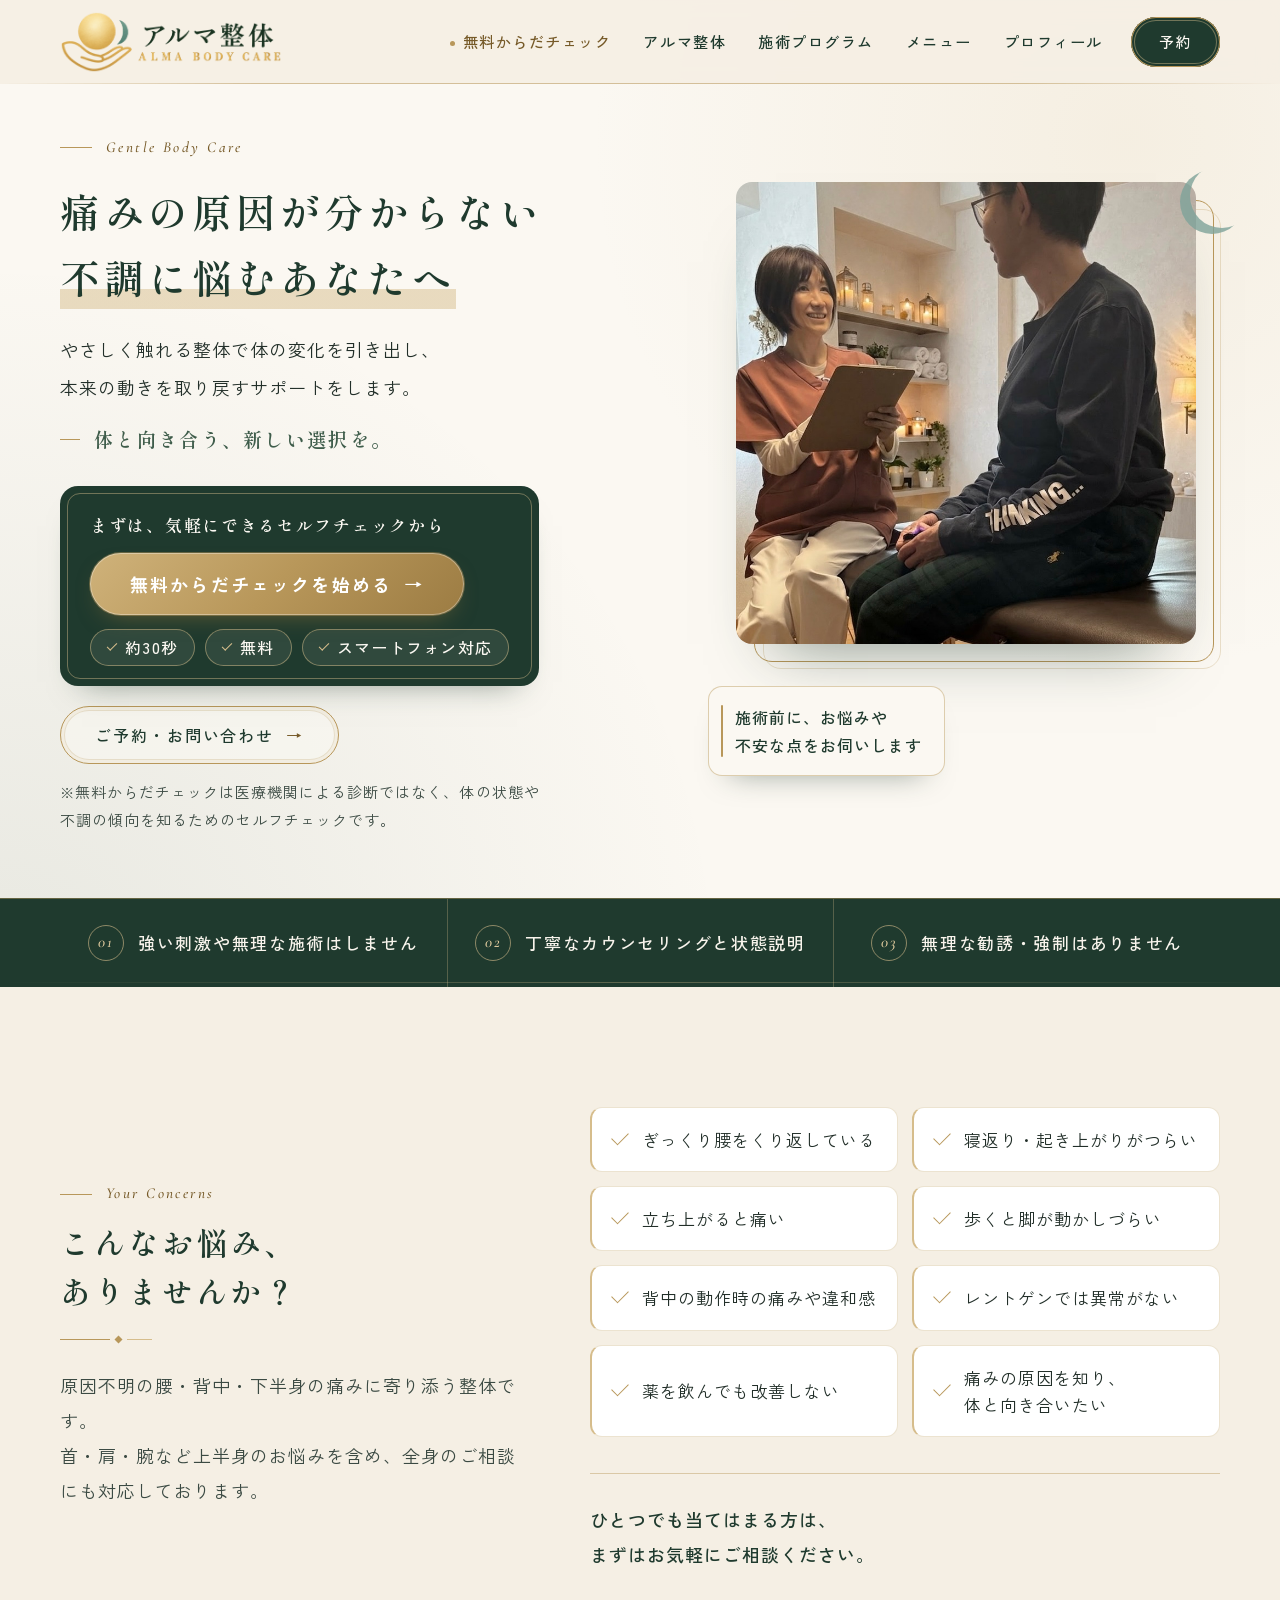
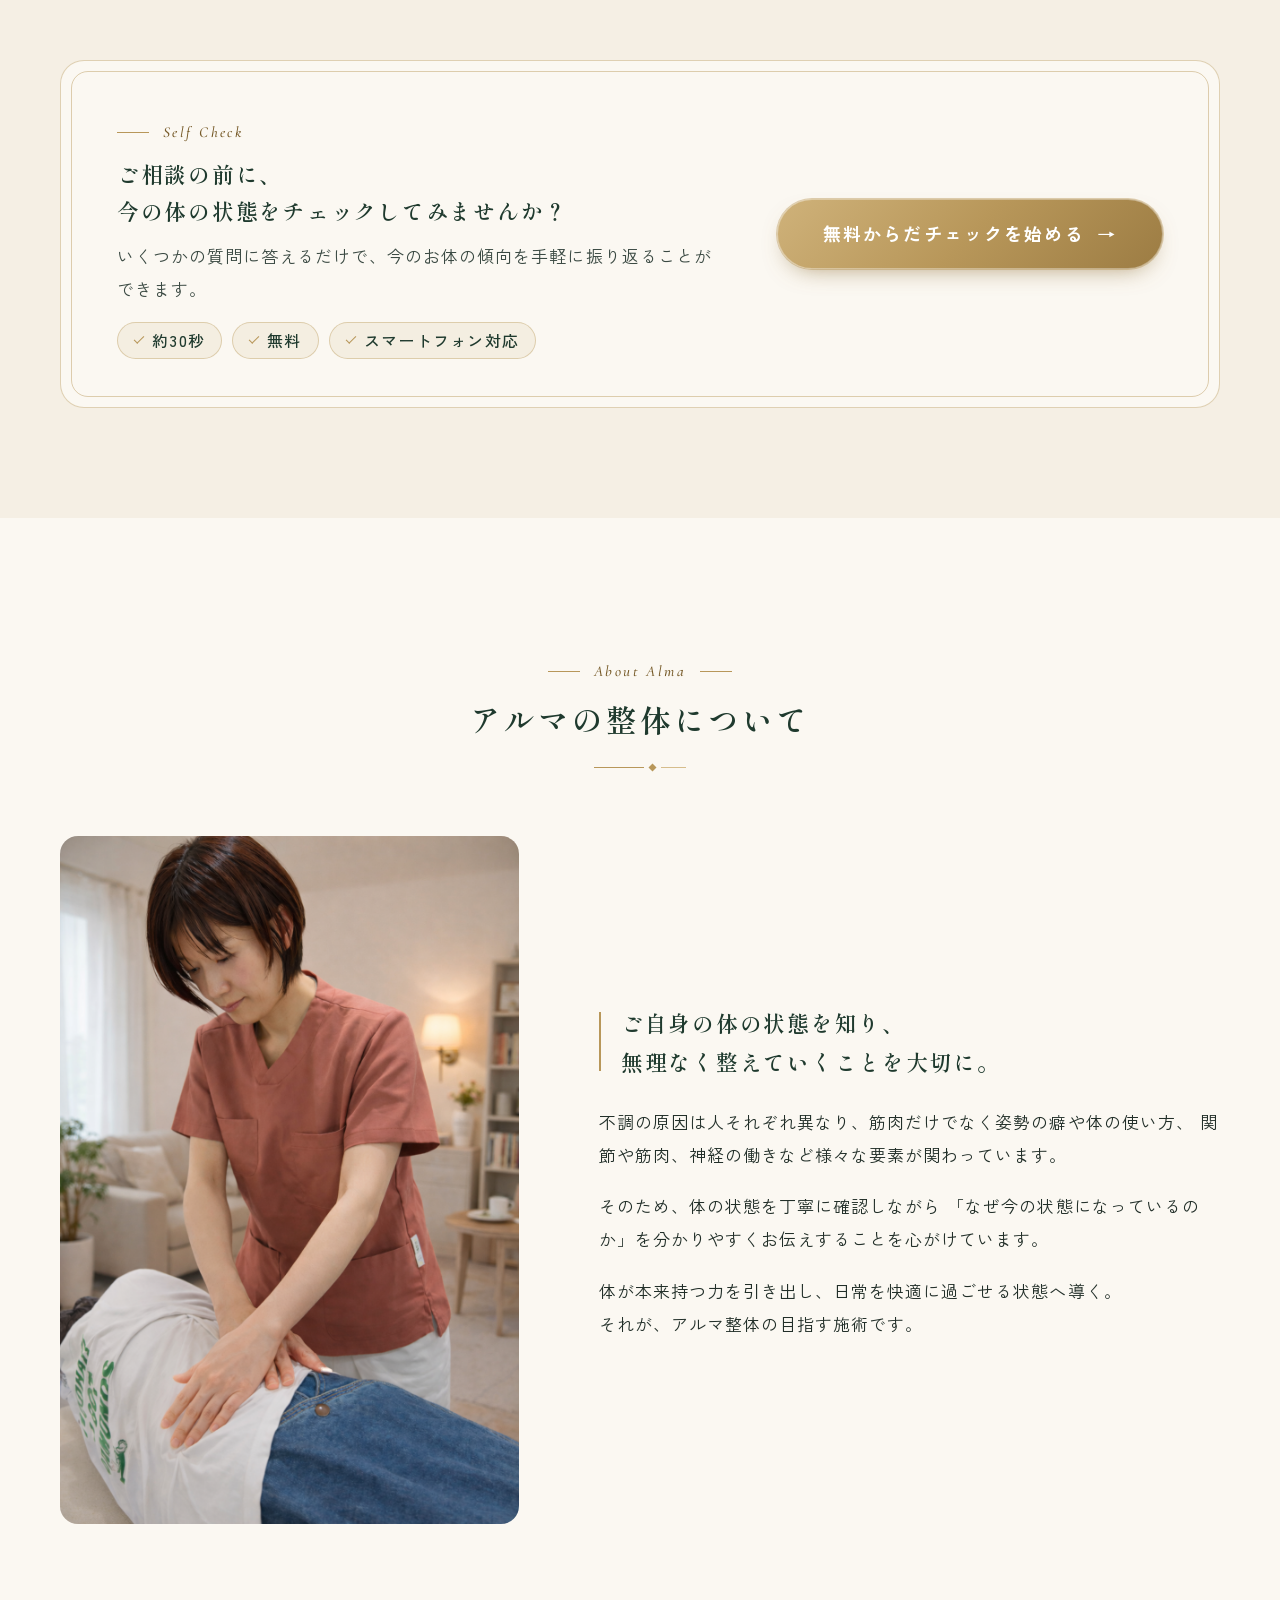
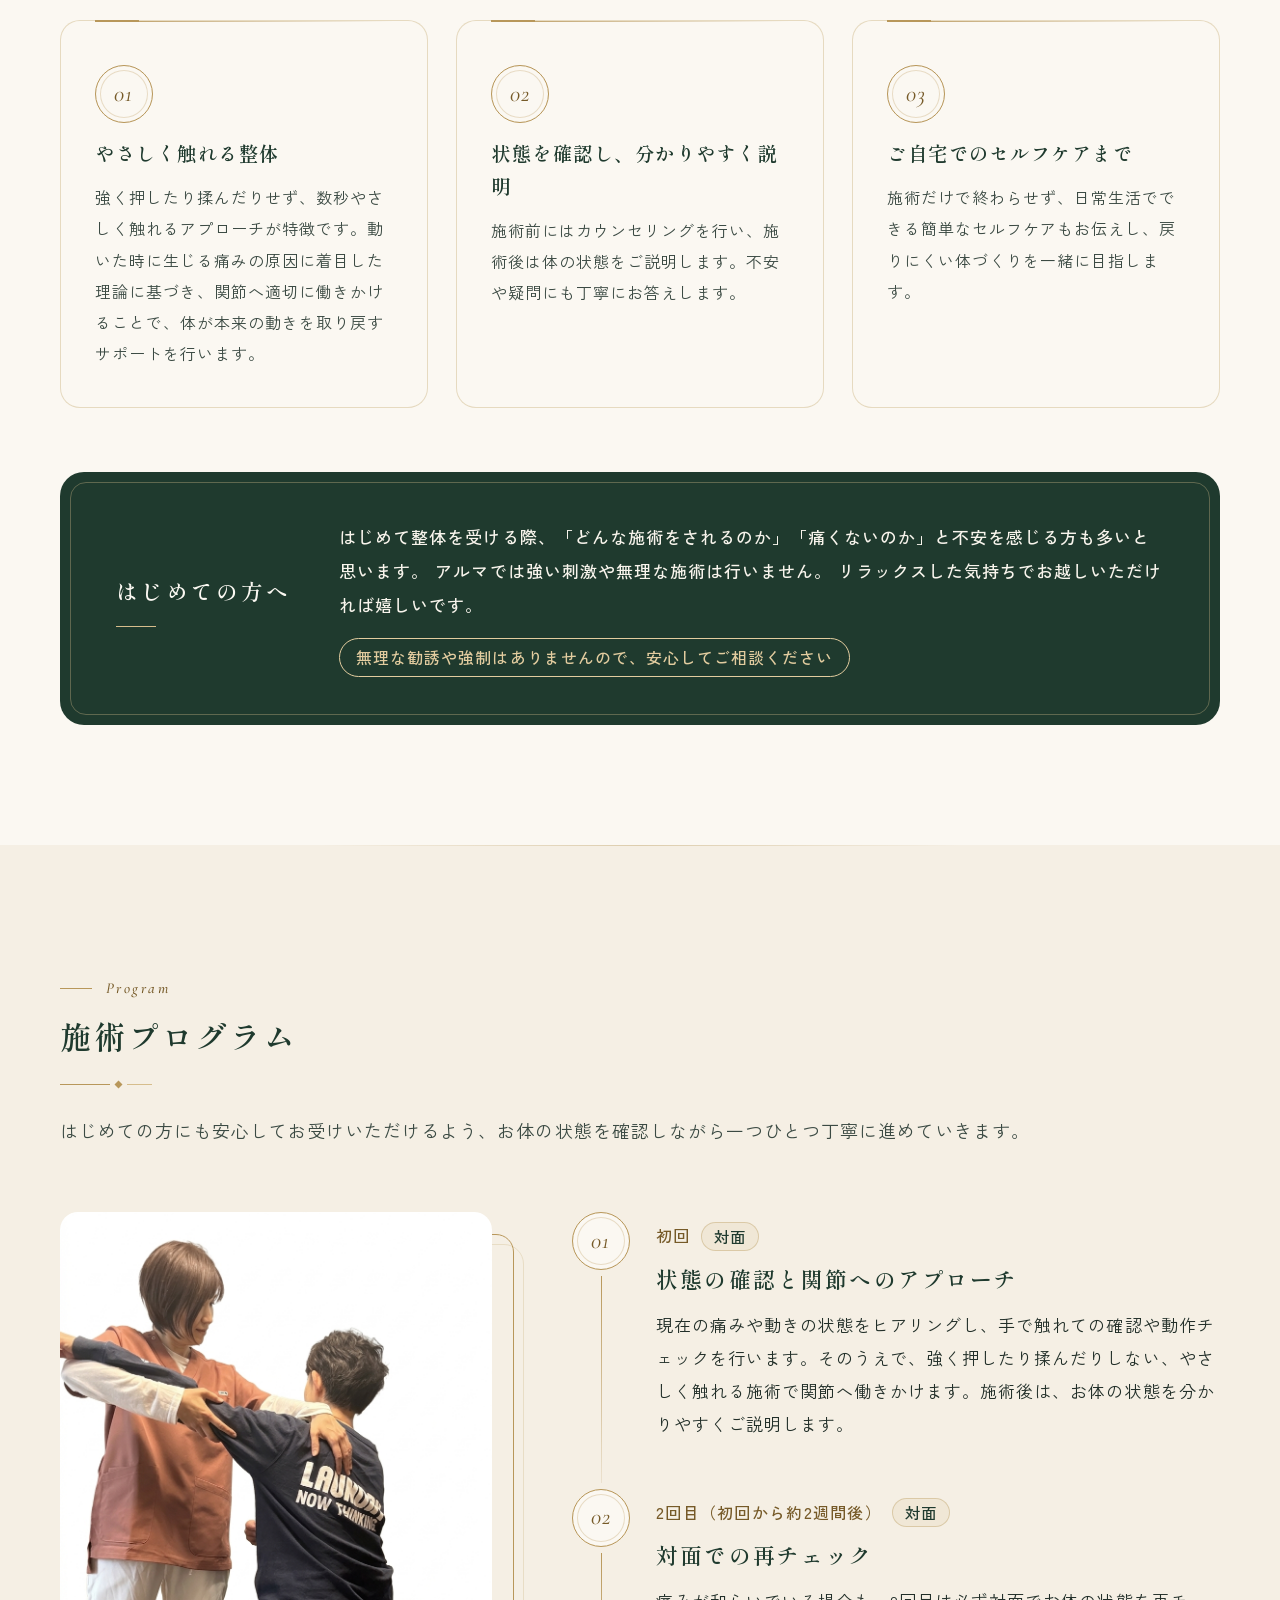
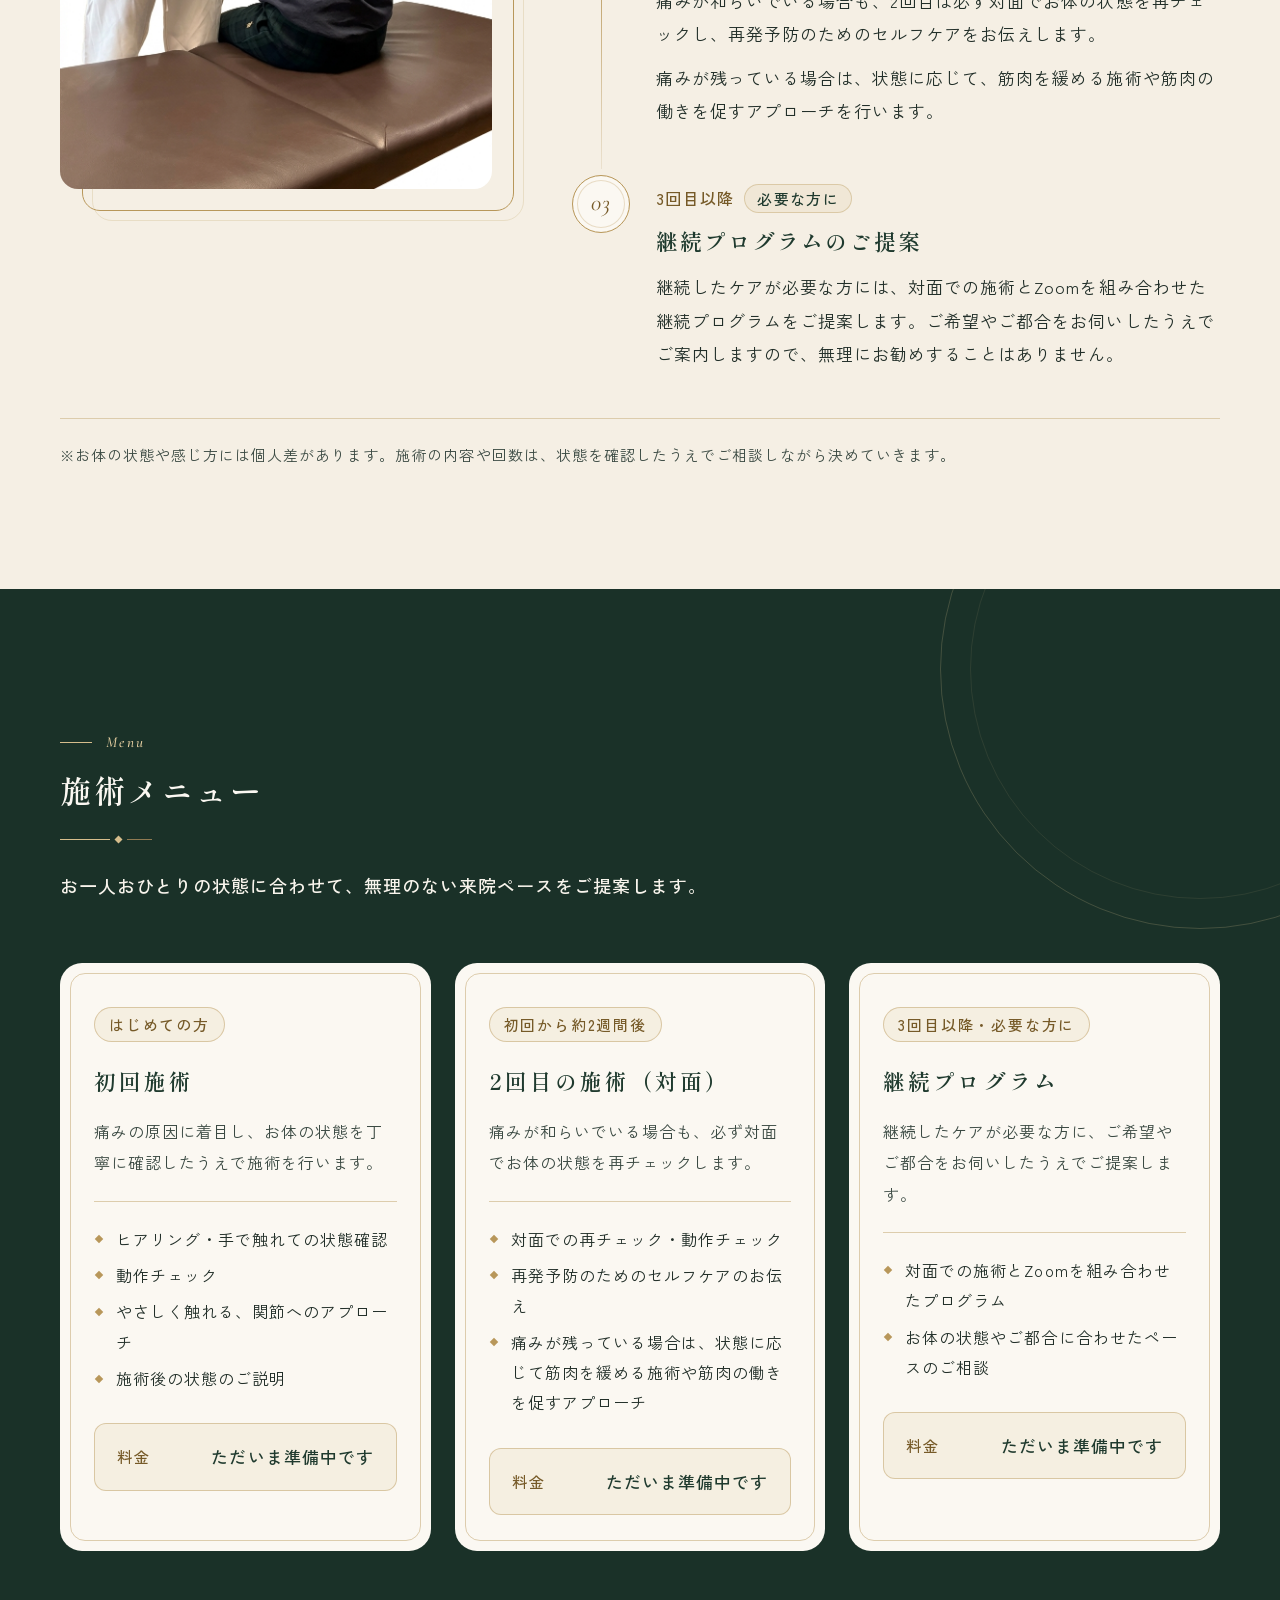
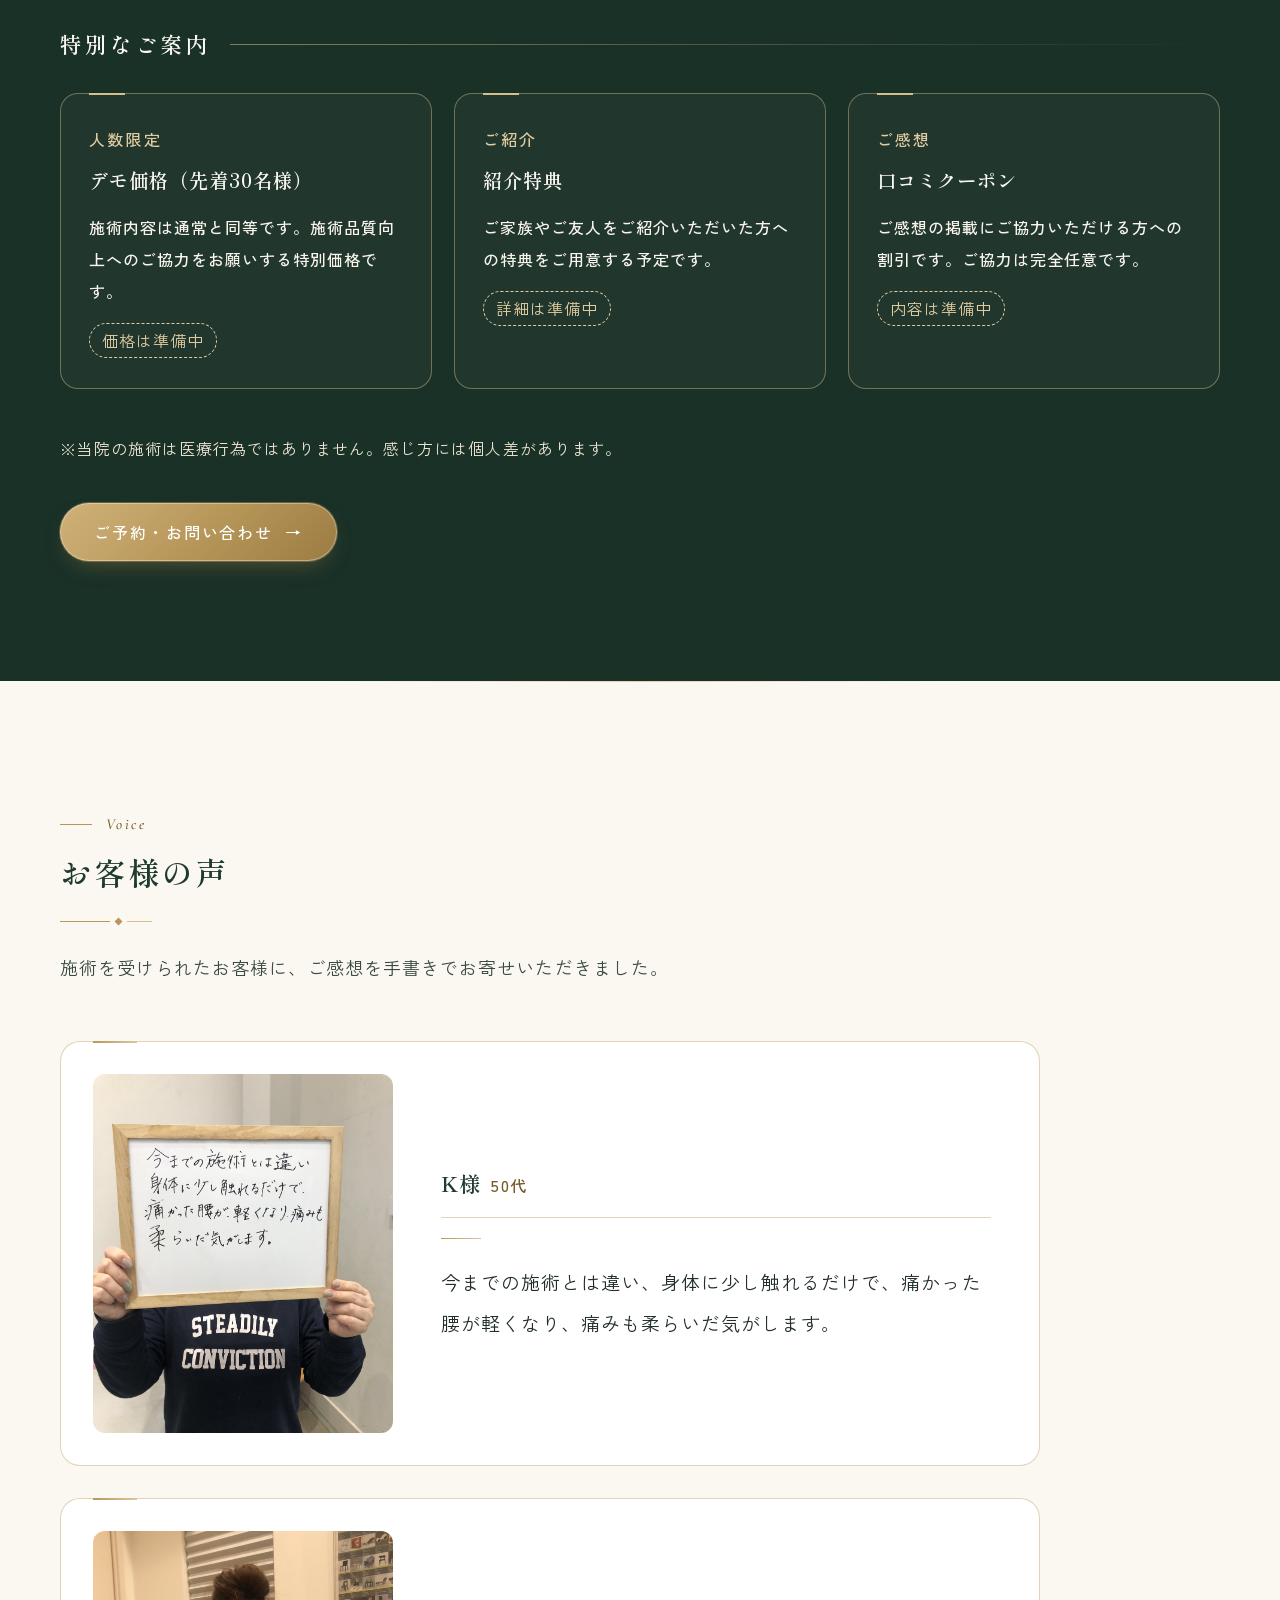
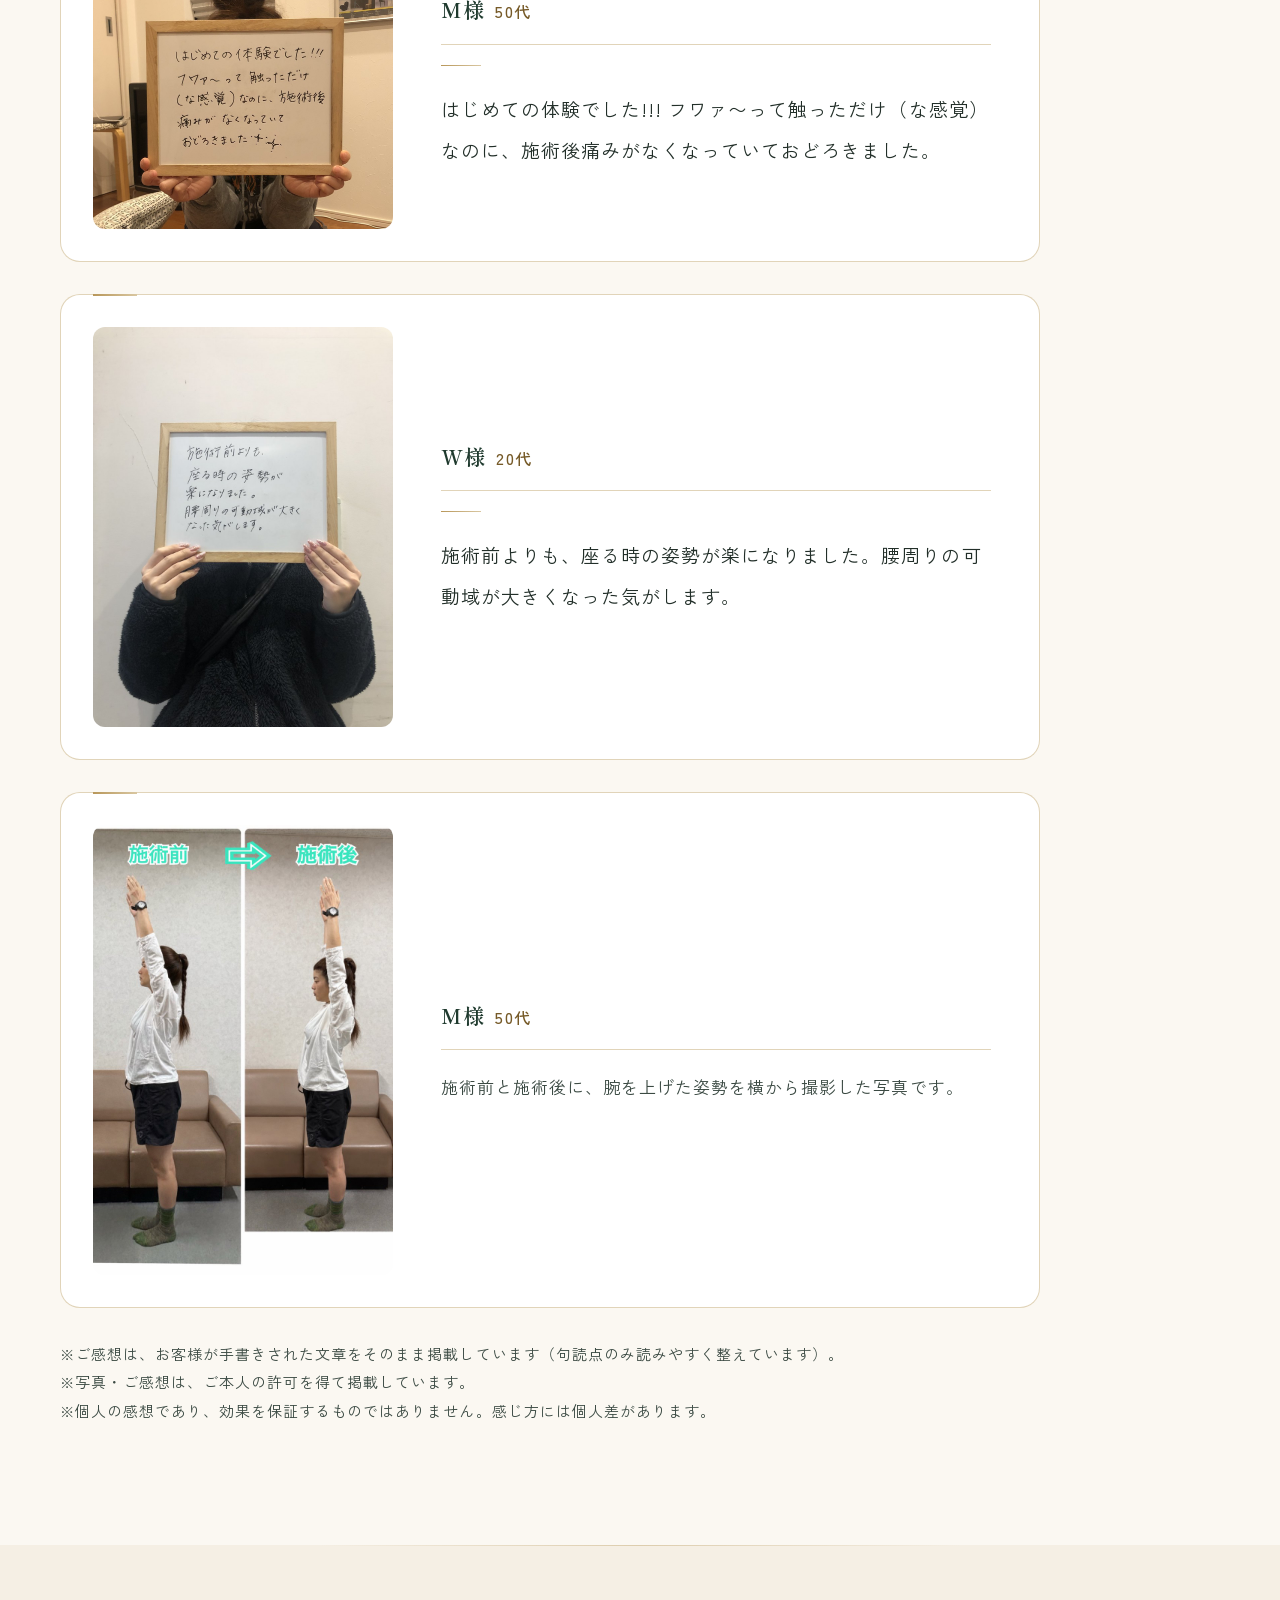
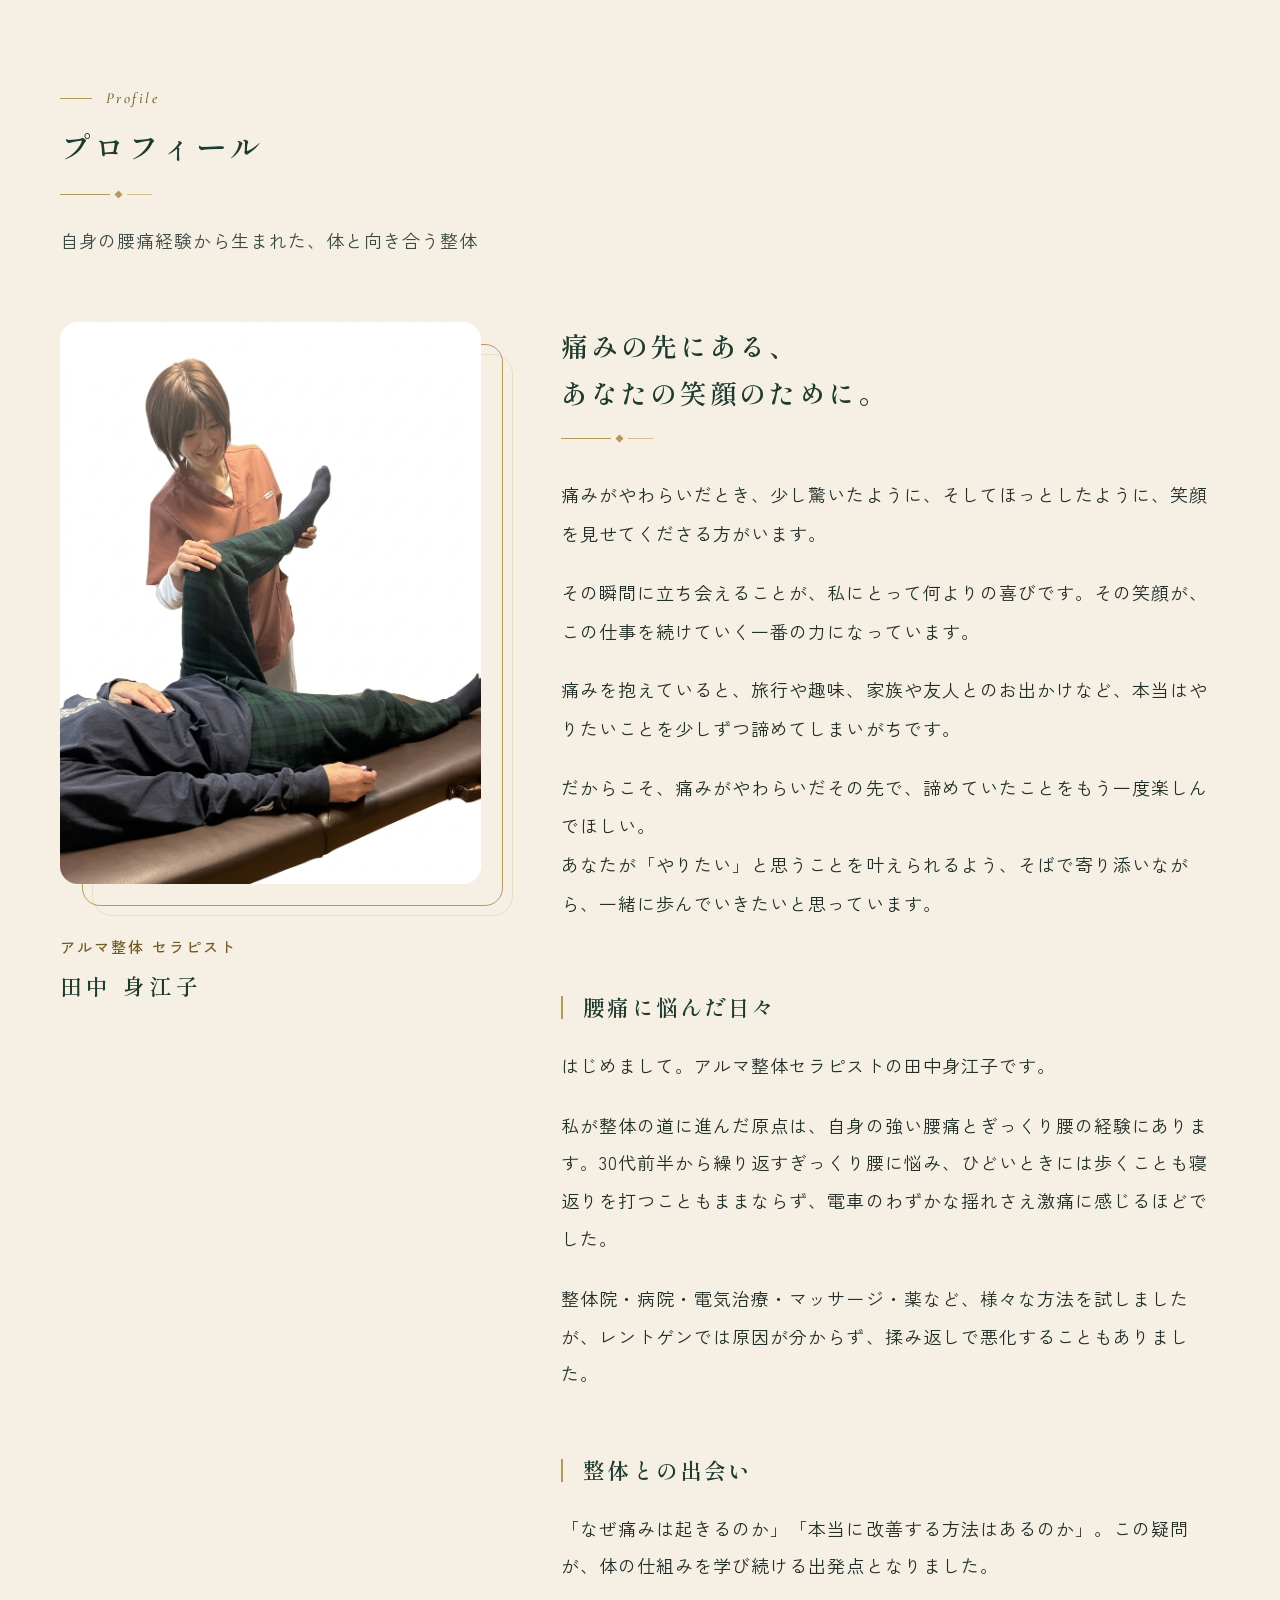
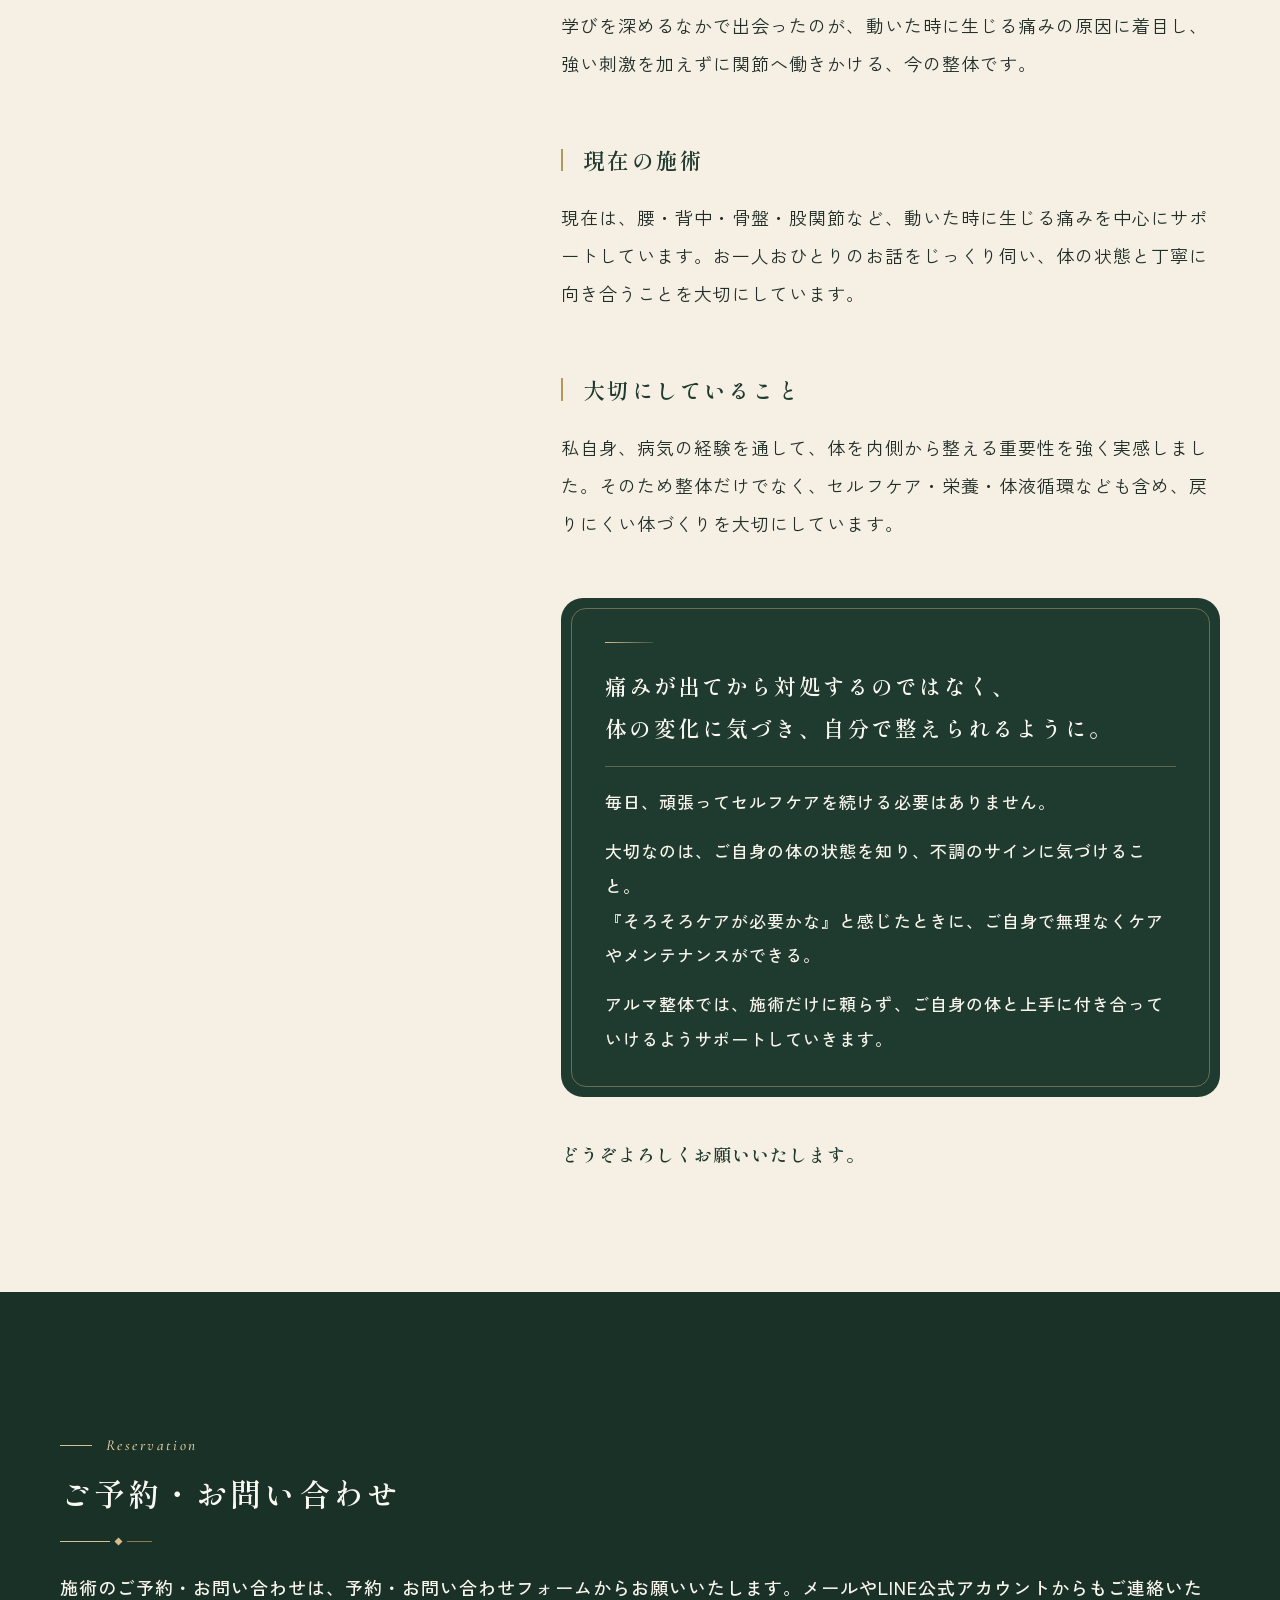
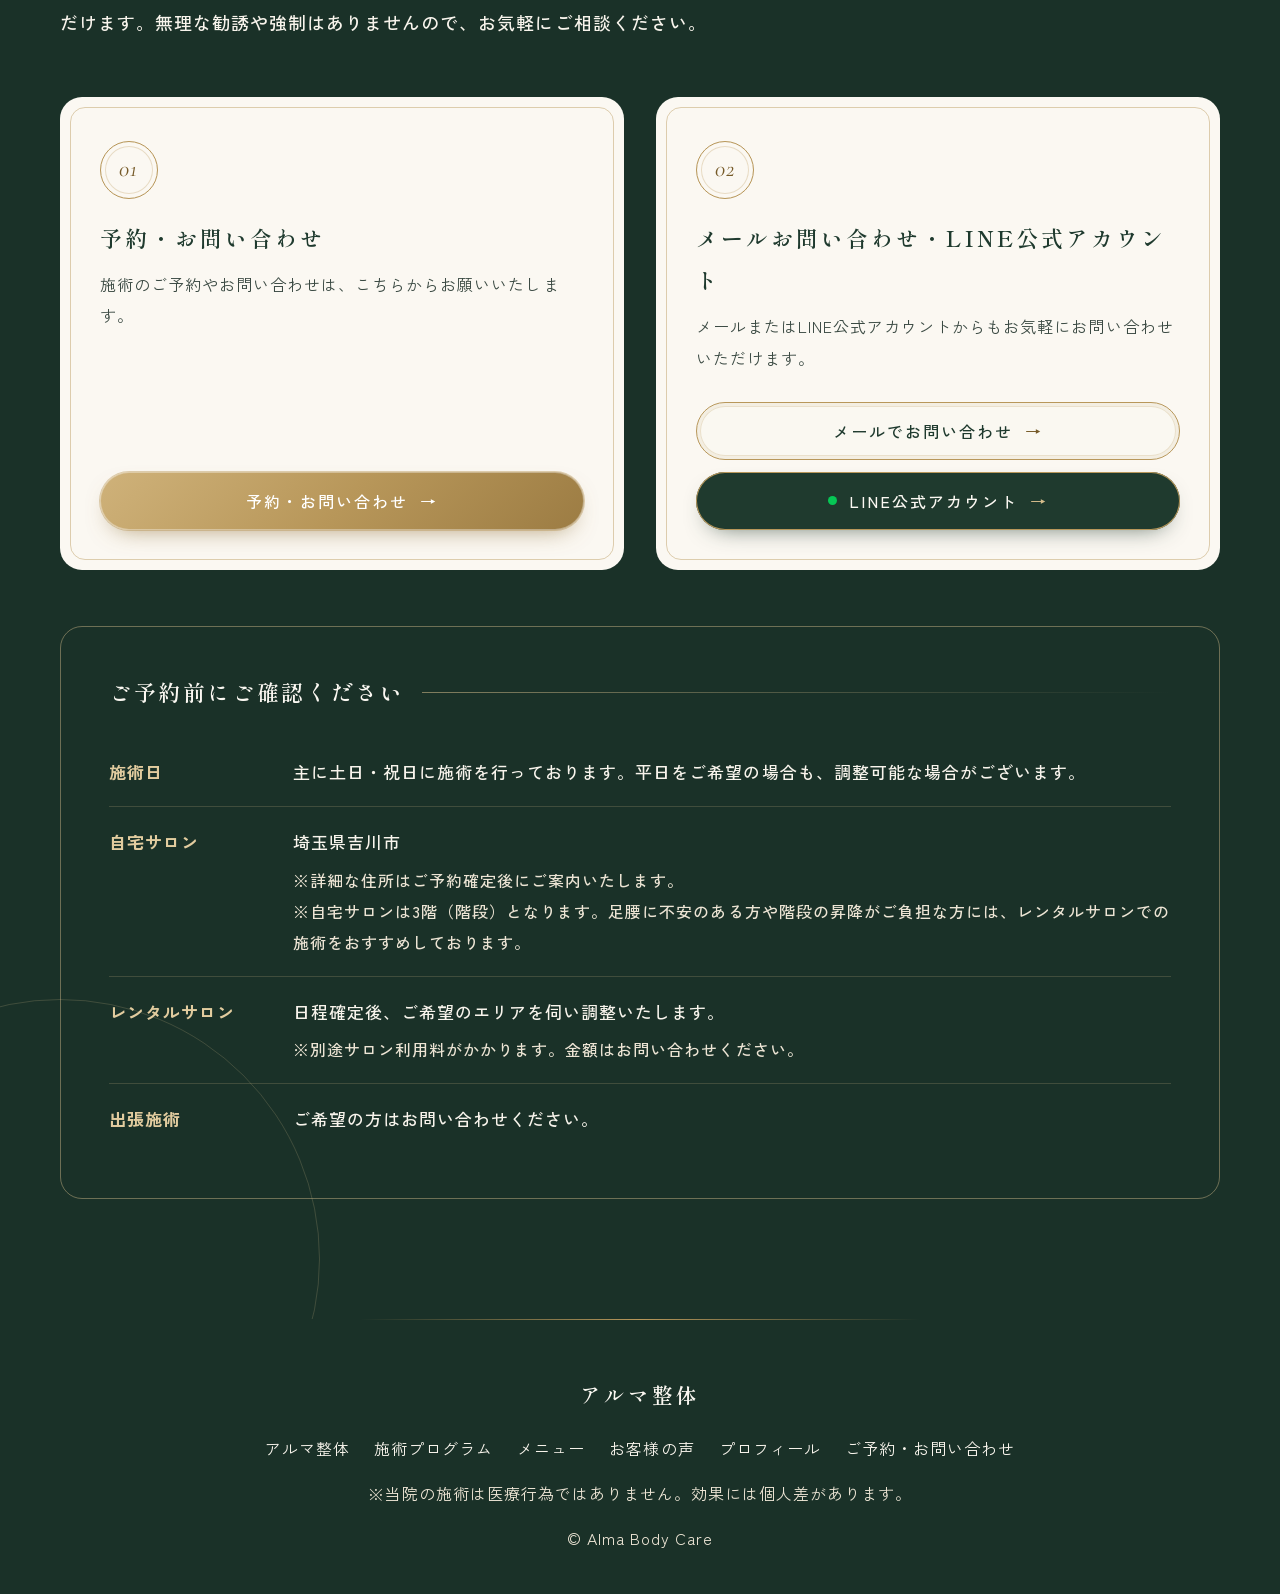
==== index.html @ 0621608a "予約欄の左側カードの表記から「フォーム」をなくす - 見出し：予約・お問い合わせ - 説明文：施術のご予約やお問い合わせは、こちらからお願いいたします。 - ボタン：予約・お問い合わせ（リンク先は予約" ====
<!DOCTYPE html>
<html lang="ja">
<head>
  <meta charset="UTF-8">
  <meta name="viewport" content="width=device-width, initial-scale=1">
  <title>アルマ整体</title>
  <meta name="robots" content="noindex, nofollow">
  <link rel="preconnect" href="https://fonts.googleapis.com">
  <link rel="preconnect" href="https://fonts.gstatic.com" crossorigin>
  <link href="https://fonts.googleapis.com/css2?family=Cormorant+Garamond:ital,wght@0,400;0,500;1,400;1,500&family=Shippori+Mincho:wght@500;600&family=Zen+Kaku+Gothic+New:wght@400;500;700&display=swap" rel="stylesheet">
  <link rel="stylesheet" href="style-v8.css">
</head>
<body>

  <!-- ================= ヘッダー ================= -->
  <header class="site-header">
    <div class="wrap header-inner">
      <a href="#top" class="brand" aria-label="アルマ整体 トップへ">
        <img class="brand-logo" src="images/logo-transparent.png" width="1950" height="544" alt="アルマ整体 ALMA BODY CARE">
      </a>

      <button class="menu-toggle" type="button" aria-label="メニューを開く" aria-expanded="false">
        <span></span><span></span><span></span>
      </button>

      <nav class="global-nav" aria-label="メインメニュー">
        <ul>
          <li><a href="#" class="nav-diag" data-link="diagnosis">無料からだチェック</a></li>
          <li><a href="#about">アルマ整体</a></li>
          <li><a href="#flow">施術プログラム</a></li>
          <li><a href="#menu">メニュー</a></li>
          <li><a href="#profile">プロフィール</a></li>
          <li><a href="https://forms.gle/JCkZGnLkBEJnqaNr9" data-link="reservation" target="_blank" rel="noopener" class="nav-cta">予約</a></li>
        </ul>
      </nav>
    </div>
  </header>

  <main id="top">

    <!-- ================= ファーストビュー ================= -->
    <section class="hero">
      <div class="wrap hero-inner">
        <div class="hero-copy reveal">
          <p class="eyebrow">Gentle Body Care</p>
          <h1 class="hero-title">
            <span class="line">痛みの原因が分からない</span><br>
            <span class="line accent">不調に悩むあなたへ</span>
          </h1>
          <p class="hero-lead">
            やさしく触れる整体で体の変化を引き出し、<br>
            本来の動きを取り戻すサポートをします。
          </p>
          <p class="hero-tagline">体と向き合う、新しい選択を。</p>

          <div class="hero-check">
            <p class="check-label">まずは、<br class="sp-only">気軽にできるセルフチェックから</p>
            <a href="#" class="btn btn-gold btn-check" data-link="diagnosis">
              無料からだチェックを始める <span class="arrow">→</span>
            </a>
            <ul class="check-points" aria-label="無料からだチェックの特長">
              <li>約30秒</li>
              <li>無料</li>
              <li>スマートフォン対応</li>
            </ul>
          </div>
          <div class="hero-actions">
            <a href="https://forms.gle/JCkZGnLkBEJnqaNr9" data-link="reservation" target="_blank" rel="noopener" class="btn btn-outline">
              ご予約・お問い合わせ <span class="arrow">→</span>
            </a>
          </div>
          <p class="hero-note">※無料からだチェックは医療機関による診断ではなく、体の状態や不調の傾向を知るためのセルフチェックです。</p>
        </div>

        <div class="hero-visual reveal">
          <div class="hero-photo">
            <img src="images/photo-counseling.jpeg" width="839" height="841" alt="笑顔でお客様のお話を伺うカウンセリングの様子">
            <span class="hero-photo-frame" aria-hidden="true"></span>
            <span class="moon" aria-hidden="true"></span>
          </div>
          <div class="badge">
            施術前に、お悩みや<br>不安な点をお伺いします
          </div>
        </div>
      </div>

      <div class="hero-points">
        <ul class="wrap">
          <li><span class="num">01</span>強い刺激や無理な施術はしません</li>
          <li><span class="num">02</span>丁寧なカウンセリングと状態説明</li>
          <li><span class="num">03</span>無理な勧誘・強制はありません</li>
        </ul>
      </div>
    </section>

    <!-- ================= こんなお悩みありませんか ================= -->
    <section class="worries" id="worries">
      <div class="wrap worries-inner">
        <div class="reveal">
          <p class="eyebrow">Your Concerns</p>
          <h2 class="section-title">こんなお悩み、<br>ありませんか？</h2>
          <p class="section-lead">
            原因不明の腰・背中・下半身の痛みに寄り添う整体です。<br>
            首・肩・腕など上半身のお悩みを含め、全身のご相談にも対応しております。
          </p>
        </div>

        <div class="reveal">
          <ul class="worries-list">
            <li>ぎっくり腰をくり返している</li>
            <li>寝返り・起き上がりがつらい</li>
            <li>立ち上がると痛い</li>
            <li>歩くと脚が動かしづらい</li>
            <li>背中の動作時の痛みや違和感</li>
            <li>レントゲンでは異常がない</li>
            <li>薬を飲んでも改善しない</li>
            <li><span><span class="nowrap-part">痛みの原因を知り、</span><span class="nowrap-part">体と向き合いたい</span></span></li>
          </ul>
          <p class="worries-message">
            ひとつでも当てはまる方は、<br>
            まずはお気軽にご相談ください。
          </p>
        </div>
      </div>

      <!-- 無料からだチェックのご案内（ページ途中） -->
      <div class="wrap">
        <div class="selfcheck-band reveal">
          <div class="selfcheck-text">
            <p class="eyebrow">Self Check</p>
            <h3>ご相談の前に、<br>今の体の状態を<br class="sp-only">チェックしてみませんか？</h3>
            <p>いくつかの質問に答えるだけで、今のお体の傾向を手軽に振り返ることが<span class="nowrap-part">できます。</span></p>
            <ul class="check-points" aria-label="無料からだチェックの特長">
              <li>約30秒</li>
              <li>無料</li>
              <li>スマートフォン対応</li>
            </ul>
          </div>
          <a href="#" class="btn btn-gold btn-check" data-link="diagnosis">
            無料からだチェックを始める <span class="arrow">→</span>
          </a>
        </div>
      </div>
    </section>

    <!-- ================= アルマ整体 ================= -->
    <section class="about" id="about">
      <div class="wrap">
        <div class="about-head reveal">
          <p class="eyebrow">About Alma</p>
          <h2 class="section-title">アルマの整体について</h2>
        </div>

        <div class="about-body">
          <figure class="photo-card reveal">
            <img src="images/photo-treatment.png" width="1024" height="1536" alt="うつ伏せのお客様の腰にやさしく手を添えて施術するセラピスト">
          </figure>

          <div class="about-text reveal">
            <h3>ご自身の体の状態を知り、<br>無理なく整えていくことを<span class="nowrap-part">大切に。</span></h3>
            <p>
              不調の原因は人それぞれ異なり、筋肉だけでなく姿勢の癖や体の使い方、
              関節や筋肉、神経の働きなど様々な要素が関わっています。
            </p>
            <p>
              そのため、体の状態を丁寧に確認しながら
              「なぜ今の状態になっているのか」を分かりやすくお伝えすることを心がけています。
            </p>
            <p>
              体が本来持つ力を引き出し、日常を快適に過ごせる状態へ導く。<br>
              それが、アルマ整体の目指す施術です。
            </p>
          </div>
        </div>

        <div class="features">
          <article class="feature reveal">
            <span class="num">01</span>
            <h4>やさしく触れる整体</h4>
            <p>強く押したり揉んだりせず、数秒やさしく触れるアプローチが特徴です。動いた時に生じる痛みの原因に着目した理論に基づき、関節へ適切に働きかけることで、体が本来の動きを取り戻すサポートを行います。</p>
          </article>
          <article class="feature reveal">
            <span class="num">02</span>
            <h4>状態を確認し、分かりやすく説明</h4>
            <p>施術前にはカウンセリングを行い、施術後は体の状態をご説明します。不安や疑問にも丁寧にお答えします。</p>
          </article>
          <article class="feature reveal">
            <span class="num">03</span>
            <h4>ご自宅でのセルフケアまで</h4>
            <p>施術だけで終わらせず、日常生活でできる簡単なセルフケアもお伝えし、戻りにくい体づくりを一緒に目指します。</p>
          </article>
        </div>

        <div class="first-visit reveal">
          <div class="label">
            はじめての方へ
          </div>
          <div>
            <p>
              はじめて整体を受ける際、「どんな施術をされるのか」「痛くないのか」と不安を感じる方も多いと思います。
              アルマでは強い刺激や無理な施術は行いません。
              リラックスした気持ちでお越しいただければ嬉しいです。
            </p>
            <span class="promise">無理な勧誘や強制はありませんので、安心してご相談ください</span>
          </div>
        </div>
      </div>
    </section>

    <!-- ================= 施術プログラム ================= -->
    <section class="flow" id="flow">
      <div class="wrap">
        <div class="flow-head reveal">
          <p class="eyebrow">Program</p>
          <h2 class="section-title">施術プログラム</h2>
          <p class="section-lead">はじめての方にも安心してお受けいただけるよう、お体の状態を確認しながら一つひとつ丁寧に進めていきます。</p>
        </div>

        <div class="flow-body">
          <figure class="photo-card flow-photo reveal">
            <img src="images/photo-shoulder.png" width="896" height="1195" alt="座っているお客様の肩と腕を支えて動きを確認するセラピスト">
          </figure>

          <ol class="flow-steps">
            <li class="flow-step reveal">
              <span class="step-num">01</span>
              <div>
                <p class="step-when">初回<span>対面</span></p>
                <h3>状態の確認と関節へのアプローチ</h3>
                <p>現在の痛みや動きの状態をヒアリングし、手で触れての確認や動作チェックを行います。そのうえで、強く押したり揉んだりしない、やさしく触れる施術で関節へ働きかけます。施術後は、お体の状態を分かりやすくご説明します。</p>
              </div>
            </li>
            <li class="flow-step reveal">
              <span class="step-num">02</span>
              <div>
                <p class="step-when">2回目（初回から約2週間後）<span>対面</span></p>
                <h3>対面での再チェック</h3>
                <p>痛みが和らいでいる場合も、2回目は必ず対面でお体の状態を再チェックし、再発予防のためのセルフケアをお伝えします。</p>
                <p>痛みが残っている場合は、状態に応じて、筋肉を緩める施術や筋肉の働きを促すアプローチを行います。</p>
              </div>
            </li>
            <li class="flow-step reveal">
              <span class="step-num">03</span>
              <div>
                <p class="step-when">3回目以降<span>必要な方に</span></p>
                <h3>継続プログラムのご提案</h3>
                <p>継続したケアが必要な方には、対面での施術とZoomを組み合わせた継続プログラムをご提案します。ご希望やご都合をお伺いしたうえでご案内しますので、無理にお勧めすることはありません。</p>
              </div>
            </li>
          </ol>
        </div>
        <p class="flow-note reveal">※お体の状態や感じ方には個人差があります。施術の内容や回数は、状態を確認したうえでご相談しながら決めていきます。</p>
      </div>
    </section>

    <!-- ================= メニュー ================= -->
    <section class="menu" id="menu">
      <div class="wrap">
        <div class="reveal">
          <p class="eyebrow">Menu</p>
          <h2 class="section-title">施術メニュー</h2>
          <p class="section-lead">
            お一人おひとりの状態に合わせて、無理のない来院ペースをご提案します。
          </p>
        </div>

        <div class="menu-cards">
          <article class="menu-card reveal">
            <span class="tag">はじめての方</span>
            <h3>初回施術</h3>
            <p>痛みの原因に着目し、お体の状態を丁寧に確認したうえで施術を行います。</p>
            <ul>
              <li>ヒアリング・手で触れての状態確認</li>
              <li>動作チェック</li>
              <li>やさしく触れる、関節へのアプローチ</li>
              <li>施術後の状態のご説明</li>
            </ul>
            <div class="price-box">
              <div class="label">料金</div>
              <div class="value">ただいま準備中です</div>
            </div>
          </article>

          <article class="menu-card reveal">
            <span class="tag">初回から約2週間後</span>
            <h3>2回目の施術（対面）</h3>
            <p>痛みが和らいでいる場合も、必ず対面でお体の状態を再チェックします。</p>
            <ul>
              <li>対面での再チェック・動作チェック</li>
              <li>再発予防のためのセルフケアのお伝え</li>
              <li>痛みが残っている場合は、状態に応じて筋肉を緩める施術や筋肉の働きを促すアプローチ</li>
            </ul>
            <div class="price-box">
              <div class="label">料金</div>
              <div class="value">ただいま準備中です</div>
            </div>
          </article>

          <article class="menu-card reveal">
            <span class="tag">3回目以降・必要な方に</span>
            <h3>継続プログラム</h3>
            <p>継続したケアが必要な方に、ご希望やご都合をお伺いしたうえでご提案します。</p>
            <ul>
              <li>対面での施術とZoomを組み合わせたプログラム</li>
              <li>お体の状態やご都合に合わせたペースのご相談</li>
            </ul>
            <div class="price-box">
              <div class="label">料金</div>
              <div class="value">ただいま準備中です</div>
            </div>
          </article>
        </div>

        <div class="specials reveal">
          <div class="specials-head">特別なご案内</div>
          <div class="specials-grid">
            <article class="special">
              <div class="kicker">人数限定</div>
              <h4>デモ価格（先着30名様）</h4>
              <p>施術内容は通常と同等です。施術品質向上へのご協力をお願いする特別価格です。</p>
              <span class="pending">価格は準備中</span>
            </article>
            <article class="special">
              <div class="kicker">ご紹介</div>
              <h4>紹介特典</h4>
              <p>ご家族やご友人をご紹介いただいた方への特典をご用意する予定です。</p>
              <span class="pending">詳細は準備中</span>
            </article>
            <article class="special">
              <div class="kicker">ご感想</div>
              <h4>口コミクーポン</h4>
              <p>ご感想の掲載にご協力いただける方への割引です。ご協力は完全任意です。</p>
              <span class="pending">内容は準備中</span>
            </article>
          </div>
        </div>

        <ul class="menu-notes">
          <li>※当院の施術は医療行為ではありません。感じ方には個人差があります。</li>
        </ul>

        <div class="menu-cta reveal">
          <a href="https://forms.gle/JCkZGnLkBEJnqaNr9" data-link="reservation" target="_blank" rel="noopener" class="btn btn-gold">ご予約・お問い合わせ <span class="arrow">→</span></a>
        </div>
      </div>
    </section>

    <!-- ================= お客様の声 ================= -->
    <section class="voices" id="voices">
      <div class="wrap">
        <div class="reveal">
          <p class="eyebrow">Voice</p>
          <h2 class="section-title">お客様の声</h2>
          <p class="section-lead">施術を受けられたお客様に、ご感想を手書きでお寄せいただきました。</p>
        </div>

        <div class="voice-list">
          <article class="voice-card reveal">
            <figure class="voice-photo">
              <img src="images/voice-01.jpg" width="1001" height="1200" loading="lazy" alt="お客様が手書きのご感想ボードを持っている写真">
            </figure>
            <div class="voice-body">
              <p class="voice-name">K様<span>50代</span></p>
              <blockquote class="voice-quote">今までの施術とは違い、身体に少し触れるだけで、痛かった腰が軽くなり、痛みも柔らいだ気がします。</blockquote>
            </div>
          </article>

          <article class="voice-card reveal">
            <figure class="voice-photo">
              <img src="images/voice-02.jpg" width="1200" height="1189" loading="lazy" alt="お客様が手書きのご感想ボードを持っている写真">
            </figure>
            <div class="voice-body">
              <p class="voice-name">M様<span>50代</span></p>
              <blockquote class="voice-quote">はじめての体験でした!!! フワァ〜って触っただけ（な感覚）なのに、施術後痛みがなくなっていておどろきました。</blockquote>
            </div>
          </article>

          <article class="voice-card reveal">
            <figure class="voice-photo">
              <img src="images/voice-03.jpg" width="900" height="1200" loading="lazy" alt="お客様が手書きのご感想ボードを持っている写真">
            </figure>
            <div class="voice-body">
              <p class="voice-name">W様<span>20代</span></p>
              <blockquote class="voice-quote">施術前よりも、座る時の姿勢が楽になりました。腰周りの可動域が大きくなった気がします。</blockquote>
            </div>
          </article>

          <article class="voice-card reveal">
            <figure class="voice-photo">
              <img src="images/voice-04.jpg" width="800" height="1200" loading="lazy" alt="施術前と施術後に腕を上げた姿勢を横から撮影して並べた写真">
            </figure>
            <div class="voice-body">
              <p class="voice-name">M様<span>50代</span></p>
              <p class="voice-caption">施術前と施術後に、腕を上げた姿勢を横から撮影した写真です。</p>
            </div>
          </article>
        </div>

        <ul class="voice-notes">
          <li>※ご感想は、お客様が手書きされた文章をそのまま掲載しています（句読点のみ読みやすく整えています）。</li>
          <li>※写真・ご感想は、ご本人の許可を得て掲載しています。</li>
          <li>※個人の感想であり、効果を保証するものではありません。感じ方には個人差があります。</li>
        </ul>
      </div>
    </section>

    <!-- ================= プロフィール ================= -->
    <section class="profile" id="profile">
      <div class="wrap">
        <div class="profile-head reveal">
          <p class="eyebrow">Profile</p>
          <h2 class="section-title">プロフィール</h2>
          <p class="section-lead">自身の腰痛経験から生まれた、体と向き合う整体</p>
        </div>

        <div class="profile-body">
          <div class="profile-side reveal">
            <figure class="photo-card">
              <img src="images/photo-leg.png" width="896" height="1195" loading="lazy" alt="笑顔で施術を行うセラピストの田中身江子">
            </figure>
            <p class="profile-name">
              <span class="role">アルマ整体 セラピスト</span>
              田中 身江子
            </p>
          </div>

          <div class="profile-main">
            <div class="profile-intro reveal">
              <h3 class="section-title profile-intro-title">痛みの先にある、<br>あなたの笑顔のために。</h3>
              <p>痛みがやわらいだとき、少し驚いたように、そしてほっとしたように、笑顔を見せてくださる方がいます。</p>
              <p>その瞬間に立ち会えることが、私にとって何よりの喜びです。その笑顔が、この仕事を続けていく一番の力になっています。</p>
              <p>痛みを抱えていると、旅行や趣味、家族や友人とのお出かけなど、本当はやりたいことを少しずつ諦めてしまいがちです。</p>
              <p>だからこそ、痛みがやわらいだその先で、諦めていたことをもう一度楽しんでほしい。<br>あなたが「やりたい」と思うことを叶えられるよう、そばで寄り添いながら、一緒に歩んでいきたいと思っています。</p>
            </div>

            <div class="profile-text reveal">
              <h3>腰痛に悩んだ日々</h3>
              <p>はじめまして。アルマ整体セラピストの田中身江子です。</p>
              <p>私が整体の道に進んだ原点は、自身の強い腰痛とぎっくり腰の経験にあります。30代前半から繰り返すぎっくり腰に悩み、ひどいときには歩くことも寝返りを打つこともままならず、電車のわずかな揺れさえ激痛に感じるほどでした。</p>
              <p>整体院・病院・電気治療・マッサージ・薬など、様々な方法を試しましたが、レントゲンでは原因が分からず、揉み返しで悪化することもありました。</p>
            </div>

            <div class="profile-text reveal">
              <h3>整体との出会い</h3>
              <p>「なぜ痛みは起きるのか」「本当に改善する方法はあるのか」。この疑問が、体の仕組みを学び続ける出発点となりました。</p>
              <p>学びを深めるなかで出会ったのが、動いた時に生じる痛みの原因に着目し、強い刺激を加えずに関節へ働きかける、今の整体です。</p>
            </div>

            <div class="profile-text reveal">
              <h3>現在の施術</h3>
              <p>現在は、腰・背中・骨盤・股関節など、動いた時に生じる痛みを中心にサポートしています。お一人おひとりのお話をじっくり伺い、体の状態と丁寧に向き合うことを大切にしています。</p>
            </div>

            <div class="profile-text reveal">
              <h3>大切にしていること</h3>
              <p>私自身、病気の経験を通して、体を内側から整える重要性を強く実感しました。そのため整体だけでなく、セルフケア・栄養・体液循環なども含め、戻りにくい体づくりを大切にしています。</p>
            </div>

            <blockquote class="philosophy reveal">
              <p class="philosophy-quote">痛みが出てから対処するのではなく、<br>体の変化に気づき、自分で整えられるように。</p>
              <div class="philosophy-text">
                <p>毎日、頑張ってセルフケアを続ける必要はありません。</p>
                <p>大切なのは、ご自身の体の状態を知り、不調のサインに気づけること。<br>『そろそろケアが必要かな』と感じたときに、ご自身で無理なくケアやメンテナンスができる。</p>
                <p>アルマ整体では、施術だけに頼らず、ご自身の体と上手に付き合っていけるようサポートしていきます。</p>
              </div>
            </blockquote>

            <p class="profile-sign reveal">どうぞよろしくお願いいたします。</p>
          </div>
        </div>
      </div>
    </section>

    <!-- ================= ご予約・お問い合わせ ================= -->
    <section class="reserve" id="reserve">
      <div class="wrap">
        <div class="reserve-head reveal">
          <p class="eyebrow">Reservation</p>
          <h2 class="section-title">ご予約・お問い合わせ</h2>
          <p class="section-lead">施術のご予約・お問い合わせは、予約・お問い合わせフォームからお願いいたします。メールやLINE公式アカウントからもご連絡いただけます。無理な勧誘や強制はありませんので、お気軽にご相談ください。</p>
        </div>

        <div class="reserve-cards">
          <div class="reserve-card reveal">
            <span class="step-num">01</span>
            <h3>予約・お問い合わせ</h3>
            <p>施術のご予約やお問い合わせは、こちらからお願いいたします。</p>
            <a href="https://forms.gle/JCkZGnLkBEJnqaNr9" data-link="reservation" target="_blank" rel="noopener" class="btn btn-gold">予約・お問い合わせ <span class="arrow">→</span></a>
          </div>
          <div class="reserve-card reveal">
            <span class="step-num">02</span>
            <h3>メールお問い合わせ・LINE公式アカウント</h3>
            <p>メールまたはLINE公式アカウントからもお気軽にお問い合わせいただけます。</p>
            <div class="reserve-btns">
              <a href="#" class="btn btn-outline" data-link="email">メールでお問い合わせ <span class="arrow">→</span></a>
              <a href="#" class="btn btn-line" data-link="line"><span class="line-dot" aria-hidden="true"></span>LINE公式アカウント <span class="arrow">→</span></a>
            </div>
          </div>
        </div>

        <div class="reserve-info reveal">
          <h3 class="info-title">ご予約前にご確認ください</h3>
          <dl class="info-list">
            <div>
              <dt>施術日</dt>
              <dd>主に土日・祝日に施術を行っております。平日をご希望の場合も、調整可能な場合がございます。</dd>
            </div>
            <div>
              <dt>自宅サロン</dt>
              <dd>埼玉県吉川市<br><small>※詳細な住所はご予約確定後にご案内いたします。<br>※自宅サロンは3階（階段）となります。足腰に不安のある方や階段の昇降がご負担な方には、レンタルサロンでの施術をおすすめしております。</small></dd>
            </div>
            <div>
              <dt>レンタルサロン</dt>
              <dd>日程確定後、ご希望のエリアを伺い調整いたします。<br><small>※別途サロン利用料がかかります。金額はお問い合わせください。</small></dd>
            </div>
            <div>
              <dt>出張施術</dt>
              <dd>ご希望の方はお問い合わせください。</dd>
            </div>
          </dl>
        </div>
      </div>
    </section>
  </main>

  <footer class="site-footer">
    <div class="wrap">
      <span class="brand-name">アルマ整体</span>
      <nav class="footer-nav" aria-label="フッターメニュー">
        <a href="#about">アルマ整体</a>
        <a href="#flow">施術プログラム</a>
        <a href="#menu">メニュー</a>
        <a href="#voices">お客様の声</a>
        <a href="#profile">プロフィール</a>
        <a href="https://forms.gle/JCkZGnLkBEJnqaNr9" data-link="reservation" target="_blank" rel="noopener">ご予約・お問い合わせ</a>
      </nav>
      <p>※当院の施術は医療行為ではありません。効果には個人差があります。</p>
      <p>&copy; Alma Body Care</p>
    </div>
  </footer>

  <!-- スマートフォン用：画面下に固定するご予約ボタン -->
  <div class="mobile-cta">
    <a href="https://forms.gle/JCkZGnLkBEJnqaNr9" data-link="reservation" target="_blank" rel="noopener">ご予約・お問い合わせ</a>
    <a href="#" data-link="email">メール</a>
  </div>

  <div class="toast" role="status" aria-live="polite"></div>

  <script src="links.js"></script>
  <script>
    // リンク先を links.js の設定から読み込む
    (function () {
      var links = window.ALMA_LINKS || {};
      var toast = document.querySelector('.toast');
      var timer;

      function showToast(msg) {
        toast.textContent = msg;
        toast.classList.add('show');
        clearTimeout(timer);
        timer = setTimeout(function () { toast.classList.remove('show'); }, 2600);
      }

      document.querySelectorAll('[data-link]').forEach(function (el) {
        var url = (links[el.dataset.link] || '').trim();
        if (url && el.dataset.link === 'email') {
          // メールアプリを開く（宛先と件名を自動入力）
          el.href = 'mailto:' + url + '?subject=' + encodeURIComponent(links.emailSubject || '');
        } else if (url) {
          el.href = url;
          el.target = '_blank';
          el.rel = 'noopener';
        } else {
          el.addEventListener('click', function (e) {
            e.preventDefault();
            showToast('このリンクは後日設定します（links.js で設定できます）');
          });
        }
      });

      // スマートフォン用メニュー
      var header = document.querySelector('.site-header');
      var toggle = document.querySelector('.menu-toggle');
      toggle.addEventListener('click', function () {
        var open = header.classList.toggle('nav-open');
        toggle.setAttribute('aria-expanded', open);
      });
      document.querySelectorAll('.global-nav a').forEach(function (a) {
        a.addEventListener('click', function () {
          header.classList.remove('nav-open');
          toggle.setAttribute('aria-expanded', 'false');
        });
      });

      // スクロールでふわっと表示
      var items = document.querySelectorAll('.reveal');
      if ('IntersectionObserver' in window) {
        var io = new IntersectionObserver(function (entries) {
          entries.forEach(function (en) {
            if (en.isIntersecting) { en.target.classList.add('visible'); io.unobserve(en.target); }
          });
        }, { threshold: 0.12 });
        items.forEach(function (el) { io.observe(el); });
      } else {
        items.forEach(function (el) { el.classList.add('visible'); });
      }
    })();
  </script>
</body>
</html>
---- style-v8.css ----
/* ============================================================
   アルマ整体 デザイン見本 v8 — スタイル（v7 と同じ内容。文言のみ変更した版）
   v1 からの変更点
   ・ゴールドを見出しの飾り・細いライン・ボタンに控えめに追加
   ・文字の役割ごとに「字体・大きさ・太さ」を統一（下の文字ルール参照）
   ・英字の飾りはセクション見出しの上だけに整理
   ============================================================ */

:root {
  /* ---- 色 ---- */
  --green-900: #1a3128;
  --green-800: #1f3a2e;
  --green-600: #3e5c4a;
  --green-100: #dfe7e0;
  --beige-50:  #fbf8f2;
  --beige-100: #f5efe4;
  --beige-200: #ece2d1;
  --beige-300: #dccdb4;
  --gold:      #b8975a;
  --gold-light:#d6bd8c;
  --gold-deep: #8f7038;   /* 小さめの文字に使う、読みやすい濃いゴールド */
  --gold-line: rgba(184, 151, 90, .45);
  --gold-soft: rgba(214, 189, 140, .16);
  --gold-grad: linear-gradient(135deg, #cfb27a 0%, #b8975a 50%, #9c7c43 100%);
  --sage:      #7fa39a;
  --ink:       #2b3a33;
  --ink-soft:  #56665e;

  /* ---- 字体 ---- */
  --font-serif: "Shippori Mincho", "Yu Mincho", "YuMincho", serif;          /* 見出し */
  --font-sans:  "Zen Kaku Gothic New", "Hiragino Sans", "Yu Gothic", sans-serif; /* 本文・ボタン */
  --font-en:    "Cormorant Garamond", serif;                                /* 英字の飾り（少しだけ） */

  /* ---- 文字ルール（役割ごとに統一） ----
     見出し：明朝体・太さ600
       display … ファーストビューの大見出し
       h2      … 各セクションの見出し
       h3      … セクション内の小見出し・カードの名前
       h4      … 特長カードなどの見出し
     本文・ボタン：ゴシック体
       lead    … 見出しの下の導入文（400）
       body    … 本文（400）
       small   … カード内の説明・補足（400）
       caption … 注記・タグ（400〜500）
       button  … ボタン・ナビゲーション（500） */
  --fs-display: clamp(1.75rem, 3.1vw, 2.6rem);
  --fs-h2:      clamp(1.55rem, 2.4vw, 2.1rem);
  --fs-h3:      clamp(1.22rem, 1.7vw, 1.42rem);
  --fs-h4:      1.14rem;
  --fs-lead:    1.05rem;
  --fs-body:    1rem;
  --fs-small:   .92rem;
  --fs-caption: .82rem;
  --fs-button:  .95rem;
  --fs-eyebrow: .95rem;

  --wrap: 1160px;
  --header-h: 84px;
}

*,
*::before,
*::after { box-sizing: border-box; }

html { scroll-behavior: smooth; scroll-padding-top: var(--header-h); }

body {
  margin: 0;
  background: var(--beige-100);
  color: var(--ink);
  font-family: var(--font-sans);
  font-size: var(--fs-body);
  font-weight: 400;
  line-height: 2;
  letter-spacing: .06em;
  -webkit-font-smoothing: antialiased;
  -webkit-text-size-adjust: 100%;
}

img { max-width: 100%; display: block; }
a { color: inherit; text-decoration: none; }

.wrap { width: min(var(--wrap), 100% - 48px); margin-inline: auto; }

/* ---------- 文字の共通ルール ---------- */

h1, h2, h3, h4 {
  font-family: var(--font-serif);
  font-weight: 600;
  color: var(--green-800);
}

/* 英字の小さな飾り（セクション見出しの上だけ） */
.eyebrow {
  display: inline-flex;
  align-items: center;
  gap: 14px;
  margin: 0;
  font-family: var(--font-en);
  font-style: italic;
  font-weight: 500;
  font-size: var(--fs-eyebrow);
  line-height: 1.4;
  letter-spacing: .16em;
  color: var(--gold-deep);
}
.eyebrow::before {
  content: "";
  width: 32px;
  height: 1px;
  background: var(--gold);
}

/* セクション見出し＋ゴールドの飾りライン */
.section-title {
  margin: 12px 0 0;
  font-size: var(--fs-h2);
  line-height: 1.6;
  letter-spacing: .1em;
}
.section-title::after {
  content: "";
  display: block;
  width: 64px;
  height: 7px;
  margin-top: 20px;
  background:
    linear-gradient(var(--gold), var(--gold)) left center / 100% 1px no-repeat,
    radial-gradient(circle, var(--gold) 0 2.5px, transparent 3px) left center / 7px 7px no-repeat;
}

.section-lead {
  margin: 24px 0 0;
  font-size: var(--fs-lead);
  color: var(--ink-soft);
}

/* ---------- ボタン ---------- */

.btn {
  display: inline-flex;
  align-items: center;
  justify-content: center;
  gap: 12px;
  min-height: 58px;
  padding: 0 34px;
  border-radius: 999px;
  font-family: var(--font-sans);
  font-size: var(--fs-button);
  font-weight: 500;
  letter-spacing: .12em;
  line-height: 1.5;
  transition: background .3s, color .3s, border-color .3s, transform .3s, box-shadow .3s;
  cursor: pointer;
}
.btn:hover { transform: translateY(-2px); }
.btn .arrow { font-size: 1rem; }

.btn-gold {
  background: var(--gold-grad);
  color: #fff;
  box-shadow:
    inset 0 0 0 1px rgba(255, 255, 255, .28),
    0 10px 24px -12px rgba(143, 112, 56, .75);
}
.btn-gold:hover { box-shadow: inset 0 0 0 1px rgba(255, 255, 255, .4), 0 14px 28px -12px rgba(143, 112, 56, .85); }

.btn-outline {
  border: 1px solid var(--gold);
  color: var(--green-800);
  background: rgba(251, 248, 242, .6);
}
.btn-outline .arrow { color: var(--gold-deep); }
.btn-outline:hover { background: var(--green-800); border-color: var(--green-800); color: var(--beige-50); }
.btn-outline:hover .arrow { color: var(--gold-light); }

/* ---------- ヘッダー ---------- */

.site-header {
  position: fixed;
  inset: 0 0 auto 0;
  z-index: 50;
  height: var(--header-h);
  background: rgba(245, 239, 228, .9);
  backdrop-filter: blur(10px);
}
.site-header::after {
  content: "";
  position: absolute;
  left: 0;
  right: 0;
  bottom: 0;
  height: 1px;
  background: linear-gradient(90deg, transparent, var(--gold) 20%, var(--gold) 80%, transparent);
  opacity: .55;
}

.header-inner {
  height: 100%;
  display: flex;
  align-items: center;
  justify-content: space-between;
  gap: 24px;
}

.brand {
  display: flex;
  align-items: center;
  gap: 14px;
}
.brand img {
  width: 58px;
  height: auto;
  mix-blend-mode: multiply; /* ロゴの白背景をベージュになじませる（画像自体は無加工） */
}
.brand .brand-logo {          /* 背景を透過したロゴ（文字入り） */
  width: auto;
  height: 62px;
  mix-blend-mode: normal;
}
.brand-text { line-height: 1.3; }
.brand-name {
  display: block;
  font-family: var(--font-serif);
  font-weight: 600;
  font-size: 1.28rem;
  letter-spacing: .2em;
  color: var(--green-800);
}
.brand-en {
  display: block;
  margin-top: 2px;
  font-family: var(--font-en);
  font-weight: 500;
  font-size: .74rem;
  letter-spacing: .3em;
  color: var(--gold-deep);
}

.global-nav ul {
  display: flex;
  align-items: center;
  gap: 4px;
  margin: 0;
  padding: 0;
  list-style: none;
}
.global-nav a {
  display: block;
  padding: 8px 14px;
  font-size: .9rem;
  font-weight: 500;
  letter-spacing: .1em;
  color: var(--green-800);
  position: relative;
}
.global-nav a:not(.nav-cta)::after {
  content: "";
  position: absolute;
  left: 14px;
  right: 14px;
  bottom: 2px;
  height: 1px;
  background: var(--gold);
  transform: scaleX(0);
  transition: transform .3s;
}
.global-nav a:not(.nav-cta):hover::after { transform: scaleX(1); }

.global-nav .nav-diag { color: var(--gold-deep); }
.global-nav .nav-diag::before {
  content: "";
  display: inline-block;
  width: 5px;
  height: 5px;
  margin: 0 8px 2px 0;
  border-radius: 50%;
  background: var(--gold);
  vertical-align: middle;
}

.global-nav .nav-cta {
  margin-left: 10px;
  padding: 10px 28px;
  border-radius: 999px;
  background: var(--green-800);
  color: var(--beige-50);
  box-shadow: inset 0 0 0 1px var(--gold), inset 0 0 0 3px var(--green-800), inset 0 0 0 4px rgba(214, 189, 140, .45);
  transition: background .3s;
}
.global-nav .nav-cta:hover { background: var(--green-600); }

.menu-toggle { display: none; }

/* ---------- ファーストビュー ---------- */

.hero {
  position: relative;
  padding: calc(var(--header-h) + 40px) 0 0;
  overflow: hidden;
  background:
    radial-gradient(circle at 85% 20%, rgba(214, 189, 140, .32), transparent 45%),
    radial-gradient(circle at 10% 90%, rgba(127, 163, 154, .14), transparent 40%),
    var(--beige-100);
}

.hero-inner {
  display: grid;
  grid-template-columns: 1.08fr .92fr;
  align-items: center;
  gap: 56px;
  min-height: calc(92vh - var(--header-h));
  padding-bottom: 64px;
}

.hero-copy .eyebrow { margin-bottom: 20px; }

.hero-title {
  margin: 0;
  font-size: var(--fs-display);
  line-height: 1.65;
  letter-spacing: .1em;
}
.hero-title .line { display: inline-block; white-space: nowrap; }
.hero-title .accent {
  background: linear-gradient(transparent 70%, rgba(214, 189, 140, .5) 70%);
}

.hero-lead {
  margin: 30px 0 0;
  font-size: var(--fs-lead);
  line-height: 2.1;
}
.hero-tagline {
  display: flex;
  align-items: center;
  gap: 14px;
  margin: 18px 0 0;
  font-family: var(--font-serif);
  font-weight: 600;
  font-size: var(--fs-h4);
  letter-spacing: .12em;
  color: var(--green-600);
}
.hero-tagline::before {
  content: "";
  width: 20px;
  height: 1px;
  background: var(--gold);
}

.hero-actions {
  display: flex;
  flex-wrap: wrap;
  gap: 16px;
  margin-top: 40px;
}
.btn-diag .sub {
  font-size: var(--fs-caption);
  font-weight: 400;
  padding-left: 12px;
  border-left: 1px solid rgba(255, 255, 255, .55);
  letter-spacing: .06em;
}
.hero-note {
  margin: 14px 0 0;
  font-size: var(--fs-caption);
  line-height: 1.8;
  color: var(--ink-soft);
}

.hero-visual { position: relative; justify-self: center; }

/* トップ写真：元の縦横比（896×1195）のまま全体を表示（切り取りなし） */
.hero-photo {
  position: relative;
  isolation: isolate;
  width: min(460px, 38vw);
}
.hero-photo img {
  width: 100%;
  height: auto;
  border-radius: 16px;
  box-shadow: 0 40px 60px -40px rgba(31, 58, 46, .55);
}
.hero-photo-frame {          /* 写真の後ろに置くゴールドの枠（写真には重ねない） */
  position: absolute;
  inset: 18px -18px -18px 18px;
  border: 1px solid var(--gold);
  border-radius: 18px;
  z-index: -1;
}
.hero-photo-frame::after {   /* 2本目の細いゴールドライン */
  content: "";
  position: absolute;
  inset: 8px -8px -8px 8px;
  border: 1px solid var(--gold-line);
  border-radius: inherit;
  opacity: .6;
}
.hero-visual .moon {
  position: absolute;
  top: -18px;
  right: -58px;
  width: 64px;
  height: 64px;
  border-radius: 50%;
  box-shadow: -10px 6px 0 0 var(--sage);
  opacity: .8;
}
.hero-visual .badge {        /* 人物に重ならないよう写真の下に配置 */
  position: relative;
  width: fit-content;
  margin: 42px 0 0 -28px;
  padding: 16px 22px 16px 26px;
  background: var(--beige-50);
  border: 1px solid var(--gold-line);
  border-radius: 14px;
  font-family: var(--font-sans);
  font-size: var(--fs-small);
  font-weight: 500;
  line-height: 1.75;
  color: var(--green-800);
  box-shadow: 0 18px 30px -22px rgba(31, 58, 46, .5);
}
.hero-visual .badge::before {
  content: "";
  position: absolute;
  left: 12px;
  top: 18px;
  bottom: 18px;
  width: 2px;
  border-radius: 2px;
  background: var(--gold);
}

.hero-points {
  position: relative;
  background: var(--green-800);
  color: var(--beige-100);
  border-top: 1px solid var(--gold-line);
}
.hero-points::after {
  content: "";
  position: absolute;
  left: 0;
  right: 0;
  bottom: 4px;
  height: 1px;
  background: linear-gradient(90deg, transparent, rgba(214, 189, 140, .35), transparent);
}
.hero-points ul {
  display: grid;
  grid-template-columns: repeat(3, 1fr);
  margin: 0 auto;
  padding: 0;
  list-style: none;
}
.hero-points li {
  display: flex;
  align-items: center;
  justify-content: center;
  gap: 14px;
  padding: 26px 12px;
  font-family: var(--font-sans);
  font-size: var(--fs-body);
  font-weight: 500;
  letter-spacing: .1em;
  line-height: 1.6;
}
.hero-points li + li { border-left: 1px solid rgba(214, 189, 140, .3); }
.hero-points .num {
  font-family: var(--font-en);
  font-style: italic;
  font-size: 1.25rem;
  color: var(--gold-light);
}

/* ---------- お悩み ---------- */

.worries {
  padding: 120px 0 110px;
  background: var(--beige-50);
}
.worries-inner {
  display: grid;
  grid-template-columns: .85fr 1.15fr;
  gap: 64px;
  align-items: center;
}
.worries-list {
  display: grid;
  grid-template-columns: 1fr 1fr;
  gap: 14px;
  margin: 0;
  padding: 0;
  list-style: none;
}
.worries-list li {
  display: flex;
  align-items: center;
  gap: 14px;
  padding: 18px 20px;
  background: #fff;
  border: 1px solid var(--beige-200);
  border-left: 2px solid var(--gold-light);
  border-radius: 12px;
  font-size: var(--fs-body);
  line-height: 1.6;
}
.worries-list li::before {
  content: "";
  flex: none;
  width: 16px;
  height: 9px;
  margin-top: -6px;
  border-left: 1.5px solid var(--gold);
  border-bottom: 1.5px solid var(--gold);
  transform: rotate(-45deg);
}
.worries-message {
  margin: 36px 0 0;
  padding-top: 28px;
  border-top: 1px solid var(--gold-line);
  font-size: var(--fs-lead);
  font-weight: 500;
  color: var(--green-800);
}

/* ---------- アルマ整体 ---------- */

.about {
  position: relative;
  padding: 130px 0 120px;
}
.about-head { text-align: center; }
.about-head .eyebrow::after {
  content: "";
  width: 32px;
  height: 1px;
  background: var(--gold);
}
.about-head .section-title::after { margin-inline: auto; }

.about-body {
  display: grid;
  grid-template-columns: .85fr 1.15fr;
  gap: 80px;
  align-items: center;
  margin-top: 64px;
}

.photo-card {
  position: relative;
  margin: 0;
  padding: 0;
}
.photo-card img {
  width: 100%;
  height: auto;   /* 元の縦横比のまま表示 */
  border-radius: 18px;
  background: #fff;
}
.photo-card::before {
  content: "";
  position: absolute;
  inset: 22px -22px -22px 22px;
  border: 1px solid var(--gold);
  border-radius: 18px;
  z-index: -1;
}

.about-text h3 {
  position: relative;
  margin: 0 0 24px;
  padding-left: 22px;
  font-size: var(--fs-h3);
  line-height: 1.8;
  letter-spacing: .08em;
}
.about-text h3::before {
  content: "";
  position: absolute;
  left: 0;
  top: .45em;
  bottom: .45em;
  width: 2px;
  background: var(--gold);
}
.about-text p { margin: 0 0 18px; font-size: var(--fs-body); }

.features {
  display: grid;
  grid-template-columns: repeat(3, 1fr);
  gap: 28px;
  margin-top: 96px;
}
.feature {
  position: relative;
  padding: 44px 34px 38px;
  background: var(--beige-50);
  border: 1px solid var(--beige-200);
  border-radius: 20px;
}
.feature::before {
  content: "";
  position: absolute;
  top: 0;
  left: 34px;
  right: 34px;
  height: 1px;
  background: linear-gradient(90deg, var(--gold), rgba(184, 151, 90, 0));
}
.feature::after {
  content: "";
  position: absolute;
  top: -1px;
  left: 34px;
  width: 44px;
  height: 2px;
  background: var(--gold);
}
.feature .num {
  font-family: var(--font-en);
  font-style: italic;
  font-size: 2.4rem;
  line-height: 1;
  color: var(--gold);
}
.feature h4 {
  margin: 14px 0 12px;
  font-size: var(--fs-h4);
  line-height: 1.7;
  letter-spacing: .08em;
}
.feature p {
  margin: 0;
  font-size: var(--fs-small);
  line-height: 1.95;
  color: var(--ink-soft);
}

.first-visit {
  position: relative;
  display: grid;
  grid-template-columns: auto 1fr;
  gap: 48px;
  align-items: center;
  margin-top: 64px;
  padding: 48px 56px;
  border-radius: 24px;
  background: var(--green-800);
  color: var(--beige-100);
}
.first-visit::before {      /* 内側の細いゴールド枠 */
  content: "";
  position: absolute;
  inset: 10px;
  border: 1px solid rgba(214, 189, 140, .35);
  border-radius: 16px;
  pointer-events: none;
}
.first-visit .label {
  font-family: var(--font-serif);
  font-weight: 600;
  font-size: var(--fs-h3);
  letter-spacing: .14em;
  color: var(--beige-50);
  white-space: nowrap;
}
.first-visit .label::after {
  content: "";
  display: block;
  width: 40px;
  height: 1px;
  margin-top: 14px;
  background: var(--gold-light);
}
.first-visit p { margin: 0; font-size: var(--fs-small); }
.first-visit .promise {
  display: inline-block;
  margin-top: 16px;
  padding: 4px 16px;
  border: 1px solid var(--gold-light);
  border-radius: 999px;
  font-size: var(--fs-caption);
  font-weight: 500;
  line-height: 1.8;
  color: var(--gold-light);
}

/* ---------- メニュー ---------- */

.menu {
  position: relative;
  padding: 130px 0 120px;
  background: var(--green-900);
  color: var(--beige-100);
  overflow: hidden;
}
.menu::before {
  content: "";
  position: absolute;
  top: -180px;
  right: -180px;
  width: 520px;
  height: 520px;
  border: 1px solid rgba(214, 189, 140, .22);
  border-radius: 50%;
}
.menu::after {
  content: "";
  position: absolute;
  top: -150px;
  right: -150px;
  width: 460px;
  height: 460px;
  border: 1px solid rgba(214, 189, 140, .1);
  border-radius: 50%;
}
.menu .eyebrow { color: var(--gold-light); }
.menu .eyebrow::before { background: var(--gold-light); }
.menu .section-title { color: var(--beige-50); }
.menu .section-title::after {
  background:
    linear-gradient(var(--gold-light), var(--gold-light)) left center / 100% 1px no-repeat,
    radial-gradient(circle, var(--gold-light) 0 2.5px, transparent 3px) left center / 7px 7px no-repeat;
}
.menu .section-lead { color: rgba(245, 239, 228, .8); }

.menu-cards {
  position: relative;
  z-index: 1;
  display: grid;
  grid-template-columns: 1fr 1fr;
  gap: 32px;
  margin-top: 60px;
}
.menu-card {
  position: relative;
  display: flex;
  flex-direction: column;
  padding: 48px 44px 40px;
  background: var(--beige-50);
  color: var(--ink);
  border-radius: 22px;
}
.menu-card::before {        /* 内側の細いゴールド枠 */
  content: "";
  position: absolute;
  inset: 10px;
  border: 1px solid var(--gold-line);
  border-radius: 15px;
  pointer-events: none;
}
.menu-card .tag {
  align-self: flex-start;
  padding: 3px 14px;
  border-radius: 999px;
  border: 1px solid var(--gold-line);
  background: var(--gold-soft);
  color: var(--gold-deep);
  font-size: var(--fs-caption);
  font-weight: 500;
  line-height: 1.8;
  letter-spacing: .12em;
}
.menu-card h3 {
  margin: 18px 0 14px;
  font-size: var(--fs-h3);
  letter-spacing: .14em;
}
.menu-card > p { margin: 0 0 22px; color: var(--ink-soft); font-size: var(--fs-small); }
.menu-card ul {
  margin: 0;
  padding: 22px 0 0;
  list-style: none;
  border-top: 1px solid var(--gold-line);
}
.menu-card li {
  position: relative;
  padding-left: 22px;
  font-size: var(--fs-small);
  line-height: 1.9;
}
.menu-card li + li { margin-top: 6px; }
.menu-card li::before {
  content: "";
  position: absolute;
  left: 2px;
  top: .78em;
  width: 6px;
  height: 6px;
  transform: rotate(45deg);
  background: var(--gold);
}
.price-box {
  display: flex;
  align-items: center;
  justify-content: space-between;
  gap: 16px;
  margin-top: auto;
  padding: 16px 22px;
  border: 1px solid var(--gold-line);
  border-radius: 12px;
  background: var(--gold-soft);
}
.menu-card ul + .price-box { margin-top: 30px; }
.price-box .label {
  font-size: var(--fs-caption);
  font-weight: 500;
  letter-spacing: .14em;
  color: var(--gold-deep);
}
.price-box .value {
  font-size: var(--fs-body);
  font-weight: 500;
  color: var(--green-800);
}

.specials {
  position: relative;
  z-index: 1;
  margin-top: 72px;
}
.specials-head {
  display: flex;
  align-items: center;
  gap: 20px;
  font-family: var(--font-serif);
  font-weight: 600;
  font-size: var(--fs-h3);
  letter-spacing: .14em;
  color: var(--beige-50);
}
.specials-head::after {
  content: "";
  flex: 1;
  height: 1px;
  background: linear-gradient(90deg, rgba(214, 189, 140, .55), rgba(214, 189, 140, 0));
}
.specials-grid {
  display: grid;
  grid-template-columns: repeat(3, 1fr);
  gap: 22px;
  margin-top: 28px;
}
.special {
  position: relative;
  padding: 30px 28px;
  border: 1px solid rgba(214, 189, 140, .45);
  border-radius: 18px;
  background: rgba(255, 255, 255, .03);
}
.special::before {
  content: "";
  position: absolute;
  top: -1px;
  left: 28px;
  width: 36px;
  height: 2px;
  background: var(--gold-light);
}
.special .kicker {
  font-size: var(--fs-caption);
  font-weight: 500;
  letter-spacing: .14em;
  color: var(--gold-light);
}
.special h4 {
  margin: 6px 0 12px;
  font-size: var(--fs-h4);
  color: var(--beige-50);
}
.special p {
  margin: 0;
  font-size: var(--fs-small);
  line-height: 1.9;
  color: rgba(245, 239, 228, .8);
}
.special .pending {
  display: inline-block;
  margin-top: 16px;
  padding: 2px 12px;
  border-radius: 999px;
  border: 1px dashed var(--gold-light);
  font-size: var(--fs-caption);
  line-height: 1.8;
  color: var(--gold-light);
}

.menu-notes {
  position: relative;
  z-index: 1;
  margin: 44px 0 0;
  padding: 0;
  list-style: none;
  font-size: var(--fs-caption);
  line-height: 1.9;
  color: rgba(245, 239, 228, .75);
}

/* ---------- お客様の声（仮） ---------- */

.voices {
  padding: 120px 0;
  background: var(--beige-50);
  text-align: center;
}
.voices .section-title::after { margin-inline: auto; }
.voice-grid {
  display: grid;
  grid-template-columns: repeat(4, 1fr);
  gap: 22px;
  margin-top: 56px;
}
.voice-placeholder {
  display: grid;
  place-content: center;
  gap: 10px;
  aspect-ratio: 3 / 4;
  border: 1px dashed var(--gold-line);
  border-radius: 18px;
  background:
    repeating-linear-gradient(45deg, transparent 0 14px, rgba(220, 205, 180, .22) 14px 15px),
    #fff;
  color: var(--ink-soft);
  font-size: var(--fs-small);
  line-height: 1.7;
}
.voice-placeholder .icon {
  font-family: var(--font-serif);
  font-size: 2.2rem;
  line-height: 1;
  color: var(--gold);
}
.voices .disclaimer {
  margin: 28px 0 0;
  font-size: var(--fs-caption);
  color: var(--ink-soft);
}

/* ---------- 以降のセクション（準備中） ---------- */

.upcoming {
  padding: 100px 0;
  background: var(--beige-200);
  text-align: center;
}
.upcoming .section-title { margin-top: 0; }
.upcoming .section-title::after { margin-inline: auto; }
.upcoming-list {
  display: flex;
  flex-wrap: wrap;
  justify-content: center;
  gap: 14px;
  margin-top: 28px;
}
.upcoming-list span {
  padding: 10px 24px;
  border-radius: 999px;
  border: 1px solid var(--gold);
  color: var(--green-800);
  font-size: var(--fs-small);
  font-weight: 500;
}

/* ---------- フッター ---------- */

.site-footer {
  position: relative;
  padding: 56px 0 40px;
  background: var(--green-900);
  color: rgba(245, 239, 228, .78);
  font-size: var(--fs-caption);
  text-align: center;
}
.site-footer::before {
  content: "";
  position: absolute;
  top: 0;
  left: 50%;
  width: min(560px, 80%);
  height: 1px;
  transform: translateX(-50%);
  background: linear-gradient(90deg, transparent, var(--gold), transparent);
}
.site-footer .brand-name { color: var(--beige-50); }
.site-footer p { margin: 14px 0 0; }

/* ---------- 見本用ラベル・お知らせ ---------- */

.sample-ribbon {
  position: fixed;
  left: 16px;
  bottom: 16px;
  z-index: 60;
  display: flex;
  align-items: center;
  gap: 12px;
  padding: 6px 8px 6px 16px;
  border-radius: 999px;
  border: 1px solid var(--gold-line);
  background: rgba(31, 58, 46, .92);
  color: var(--gold-light);
  font-size: .75rem;
  letter-spacing: .1em;
}
.sample-ribbon a {
  padding: 2px 12px;
  border-radius: 999px;
  background: var(--beige-50);
  color: var(--green-800);
}

.toast {
  position: fixed;
  left: 50%;
  bottom: 32px;
  z-index: 70;
  max-width: calc(100% - 32px);
  padding: 14px 24px;
  border-radius: 12px;
  border: 1px solid var(--gold-line);
  background: var(--green-800);
  color: var(--beige-50);
  font-size: var(--fs-small);
  line-height: 1.7;
  transform: translate(-50%, 20px);
  opacity: 0;
  pointer-events: none;
  transition: opacity .3s, transform .3s;
}
.toast.show { opacity: 1; transform: translate(-50%, 0); }

/* ---------- ふわっと表示 ---------- */

.reveal { opacity: 0; transform: translateY(24px); transition: opacity .9s ease, transform .9s ease; }
.reveal.visible { opacity: 1; transform: none; }

@media (prefers-reduced-motion: reduce) {
  html { scroll-behavior: auto; }
  .reveal { opacity: 1; transform: none; transition: none; }
}

/* ============================================================
   タブレット・スマートフォン
   ============================================================ */

@media (max-width: 1080px) {
  .global-nav a { padding: 8px 9px; font-size: .86rem; }
  .global-nav .nav-cta { padding: 10px 20px; }
}

@media (max-width: 960px) {
  :root { --header-h: 68px; }

  .brand img { width: 46px; }
  .brand .brand-logo { width: auto; height: 50px; }
  .brand-name { font-size: 1.1rem; }

  .menu-toggle {
    display: grid;
    place-content: center;
    gap: 6px;
    width: 46px;
    height: 46px;
    border: 1px solid var(--gold);
    border-radius: 50%;
    background: transparent;
    cursor: pointer;
  }
  .menu-toggle span {
    display: block;
    width: 18px;
    height: 1.5px;
    background: var(--green-800);
    transition: transform .3s, opacity .3s;
  }
  .nav-open .menu-toggle span:nth-child(1) { transform: translateY(7.5px) rotate(45deg); }
  .nav-open .menu-toggle span:nth-child(2) { opacity: 0; }
  .nav-open .menu-toggle span:nth-child(3) { transform: translateY(-7.5px) rotate(-45deg); }

  .global-nav {
    position: fixed;
    inset: var(--header-h) 0 auto 0;
    background: var(--beige-50);
    border-bottom: 1px solid var(--gold-line);
    transform: translateY(-120%);
    transition: transform .4s;
    z-index: -1;
  }
  .nav-open .global-nav { transform: none; }
  .global-nav ul { flex-direction: column; align-items: stretch; gap: 0; padding: 12px 24px 28px; }
  .global-nav li { border-bottom: 1px solid var(--beige-200); }
  .global-nav li:last-child { border: 0; }
  .global-nav a { padding: 16px 4px; font-size: var(--fs-body); }
  .global-nav .nav-cta { margin: 18px 0 0; text-align: center; padding: 14px; }

  .hero-inner { grid-template-columns: 1fr; gap: 56px; min-height: 0; text-align: center; }
  .hero-copy .eyebrow,
  .hero-tagline { justify-content: center; }
  .hero-tagline::after {
    content: "";
    width: 20px;
    height: 1px;
    background: var(--gold);
  }
  .hero-actions { justify-content: center; }
  .hero-photo { width: min(340px, 80vw); }
  .hero-visual .badge { margin: 40px auto 0; text-align: left; }
  .hero-visual .moon { top: -40px; right: -30px; width: 52px; height: 52px; }

  .hero-points ul { grid-template-columns: 1fr; }
  .hero-points li + li { border-left: 0; border-top: 1px solid rgba(214, 189, 140, .3); }
  .hero-points li { padding: 18px 12px; }

  .worries { padding: 88px 0; }
  .worries-inner { grid-template-columns: 1fr; gap: 40px; }

  .about { padding: 96px 0; }
  .about-body { grid-template-columns: 1fr; gap: 56px; margin-top: 48px; }
  .photo-card { width: min(420px, 86%); margin-inline: auto; }
  .features { grid-template-columns: 1fr; margin-top: 64px; }
  .first-visit { grid-template-columns: 1fr; gap: 20px; padding: 40px 30px; }

  .menu { padding: 96px 0; }
  .menu-cards { grid-template-columns: 1fr; }
  .menu-card { padding: 40px 30px 32px; }
  .specials-grid { grid-template-columns: 1fr; }

  .voice-grid { grid-template-columns: 1fr 1fr; }
}

@media (max-width: 720px) {
  .worries-list { grid-template-columns: 1fr; }
}

/* スマートフォン：文字は小さくしすぎず、行間と字間で読みやすく */
@media (max-width: 560px) {
  :root {
    --fs-lead:    1rem;
    --fs-small:   .94rem;
    --fs-caption: .82rem;
  }
  body { line-height: 1.95; letter-spacing: .04em; }
  .wrap { width: calc(100% - 32px); }
  .brand-en { display: none; }
  .hero { padding-top: calc(var(--header-h) + 28px); }
  .hero-lead br, .section-lead br { display: none; }
  .hero-title { letter-spacing: .06em; }
  .btn { width: 100%; }
  .btn-diag { flex-direction: column; gap: 0; padding-block: 10px; }
  .btn-diag .sub { padding-left: 0; border-left: 0; }
  .feature, .special { padding-inline: 26px; }
  .menu-card { padding: 38px 26px 30px; }
  .price-box { flex-direction: column; align-items: flex-start; gap: 2px; }
  .sample-ribbon { font-size: .7rem; }
}


/* ============================================================
   v3 追加分
   ① ゴールドを少し追加（見出しの装飾線・ボタンの縁・番号）
   ② 施術の流れ／お客様の声／プロフィール／ご予約・お問い合わせ
   ③ スマートフォン用の固定予約ボタン
   ※ 文字のルール（字体・大きさ・太さ）は v2 の設定をそのまま使用
   ============================================================ */

/* ---------- ① ゴールドの追加 ---------- */

/* 見出しの装飾線：線＋菱形＋短い線 */
.section-title::after {
  width: 92px;
  height: 9px;
  background: url("data:image/svg+xml,%3Csvg%20xmlns%3D%22http%3A%2F%2Fwww.w3.org%2F2000%2Fsvg%22%20width%3D%2292%22%20height%3D%229%22%20viewBox%3D%220%200%2092%209%22%3E%3Cpath%20d%3D%22M0%204.5H50%22%20stroke%3D%22%23b8975a%22%20stroke-width%3D%221%22%2F%3E%3Cpath%20d%3D%22M58.5%200.5L62.5%204.5L58.5%208.5L54.5%204.5Z%22%20fill%3D%22%23b8975a%22%2F%3E%3Cpath%20d%3D%22M67%204.5H92%22%20stroke%3D%22%23d6bd8c%22%20stroke-width%3D%221%22%2F%3E%3C%2Fsvg%3E") left center / 92px 9px no-repeat;
}
.menu .section-title::after,
.reserve .section-title::after {
  background: url("data:image/svg+xml,%3Csvg%20xmlns%3D%22http%3A%2F%2Fwww.w3.org%2F2000%2Fsvg%22%20width%3D%2292%22%20height%3D%229%22%20viewBox%3D%220%200%2092%209%22%3E%3Cpath%20d%3D%22M0%204.5H50%22%20stroke%3D%22%23d6bd8c%22%20stroke-width%3D%221%22%2F%3E%3Cpath%20d%3D%22M58.5%200.5L62.5%204.5L58.5%208.5L54.5%204.5Z%22%20fill%3D%22%23d6bd8c%22%2F%3E%3Cpath%20d%3D%22M67%204.5H92%22%20stroke%3D%22%238f7a52%22%20stroke-width%3D%221%22%2F%3E%3C%2Fsvg%3E") left center / 92px 9px no-repeat;
}
/* 中央そろえの見出しは左右対称に */
.about-head .section-title::after,
.voices-center .section-title::after {
  margin-inline: auto;
}

/* ボタンの縁 */
.btn-gold {
  box-shadow:
    inset 0 0 0 1px rgba(255, 255, 255, .35),
    0 0 0 1px rgba(184, 151, 90, .45),
    0 10px 24px -12px rgba(143, 112, 56, .75);
}
.btn-outline { border-width: 1px; box-shadow: inset 0 0 0 3px rgba(251, 248, 242, .6), inset 0 0 0 4px rgba(184, 151, 90, .25); }

/* カードの番号：細いゴールドの円で囲む */
.feature .num,
.step-num {
  display: inline-grid;
  place-content: center;
  width: 58px;
  height: 58px;
  border: 1px solid var(--gold);
  border-radius: 50%;
  box-shadow: inset 0 0 0 4px var(--beige-50), inset 0 0 0 5px rgba(184, 151, 90, .3);
  font-family: var(--font-en);
  font-style: italic;
  font-size: 1.45rem;
  line-height: 1;
  color: var(--gold-deep);
}
.hero-points .num {
  display: inline-grid;
  place-content: center;
  width: 36px;
  height: 36px;
  border: 1px solid rgba(214, 189, 140, .6);
  border-radius: 50%;
  font-size: 1rem;
}

/* ---------- ② 施術の流れ ---------- */

.flow {
  padding: 120px 0;
  background: var(--beige-50);
}
.flow-body {
  display: grid;
  grid-template-columns: .8fr 1.2fr;
  gap: 80px;
  align-items: start;
  margin-top: 64px;
}
.flow-photo { position: sticky; top: calc(var(--header-h) + 32px); }

.flow-steps {
  margin: 0;
  padding: 0;
  list-style: none;
  counter-reset: none;
}
.flow-step {
  position: relative;
  display: grid;
  grid-template-columns: 58px 1fr;
  gap: 26px;
  padding-bottom: 40px;
}
.flow-step:last-child { padding-bottom: 0; }
.flow-step:not(:last-child)::before {       /* 番号をつなぐ縦のゴールドライン */
  content: "";
  position: absolute;
  left: 29px;
  top: 64px;
  bottom: 6px;
  width: 1px;
  background: linear-gradient(var(--gold), rgba(184, 151, 90, .15));
}
.flow-step .step-num { background: var(--beige-50); }
.flow-step h3 {
  margin: 12px 0 8px;
  font-size: var(--fs-h3);
  letter-spacing: .1em;
}
.flow-step p {
  margin: 0;
  font-size: var(--fs-body);
  color: var(--ink-soft);
}

/* メニュー下のボタン */
.menu-cta {
  position: relative;
  z-index: 1;
  margin-top: 40px;
}

/* ---------- ② お客様の声 ---------- */

.voices { text-align: left; }

.voice-list {
  display: grid;
  grid-template-columns: 1fr 1fr;
  gap: 28px;
  margin-top: 56px;
}
.voice-card {
  position: relative;
  display: grid;
  grid-template-columns: 44% 1fr;
  gap: 28px;
  align-items: center;
  padding: 24px;
  background: #fff;
  border: 1px solid var(--beige-200);
  border-radius: 20px;
}
.voice-card::before {
  content: "";
  position: absolute;
  top: -1px;
  left: 24px;
  width: 44px;
  height: 2px;
  background: var(--gold);
}
.voice-photo { margin: 0; }
.voice-photo img {
  width: 100%;
  height: auto;          /* 元の縦横比のまま表示（切り取りなし） */
  border-radius: 12px;
}
.voice-name {
  display: flex;
  align-items: baseline;
  gap: 10px;
  margin: 0 0 14px;
  padding-bottom: 12px;
  border-bottom: 1px solid var(--gold-line);
  font-family: var(--font-serif);
  font-weight: 600;
  font-size: var(--fs-h4);
  color: var(--green-800);
}
.voice-name span {
  font-family: var(--font-sans);
  font-weight: 500;
  font-size: var(--fs-caption);
  color: var(--gold-deep);
  letter-spacing: .1em;
}
.voice-quote {
  position: relative;
  margin: 0;
  padding-top: 26px;
  font-size: var(--fs-body);
  line-height: 2;
}
.voice-quote::before {
  content: "“";
  position: absolute;
  top: -8px;
  left: -2px;
  font-family: var(--font-serif);
  font-size: 2.6rem;
  line-height: 1;
  color: var(--gold);
}
.voice-caption {
  margin: 0;
  font-size: var(--fs-small);
  color: var(--ink-soft);
}
.voice-notes {
  margin: 32px 0 0;
  padding: 0;
  list-style: none;
  font-size: var(--fs-caption);
  line-height: 1.9;
  color: var(--ink-soft);
}

/* ---------- ② プロフィール ---------- */

.profile {
  padding: 130px 0 120px;
  background: var(--beige-100);
}
.profile-body {
  display: grid;
  grid-template-columns: .78fr 1.22fr;
  gap: 80px;
  align-items: start;
  margin-top: 64px;
}
.profile-side { position: sticky; top: calc(var(--header-h) + 32px); }
.profile-side .photo-card img { background: #fff; }
.profile-name {
  margin: 48px 0 0;
  font-family: var(--font-serif);
  font-weight: 600;
  font-size: var(--fs-h3);
  letter-spacing: .2em;
  color: var(--green-800);
}
.profile-name .role {
  display: block;
  margin-bottom: 4px;
  font-family: var(--font-sans);
  font-weight: 500;
  font-size: var(--fs-caption);
  letter-spacing: .14em;
  color: var(--gold-deep);
}

.philosophy {
  position: relative;
  margin: 0 0 56px;
  padding: 44px 44px 40px;
  background: var(--green-800);
  border-radius: 22px;
  color: var(--beige-100);
}
.philosophy::before {          /* 内側の細いゴールド枠 */
  content: "";
  position: absolute;
  inset: 10px;
  border: 1px solid rgba(214, 189, 140, .4);
  border-radius: 15px;
  pointer-events: none;
}
.philosophy-quote {
  margin: 0;
  font-family: var(--font-serif);
  font-weight: 600;
  font-size: var(--fs-h3);
  line-height: 1.9;
  letter-spacing: .1em;
  color: var(--beige-50);
}
.philosophy-quote::before {
  content: "“";
  display: block;
  height: 30px;
  font-size: 3rem;
  line-height: 1;
  color: var(--gold-light);
}
.philosophy-text {
  margin: 18px 0 0;
  padding-top: 18px;
  border-top: 1px solid rgba(214, 189, 140, .35);
  font-size: var(--fs-small);
  color: rgba(245, 239, 228, .85);
}

.profile-text + .profile-text { margin-top: 44px; }
.profile-text h3 {
  position: relative;
  margin: 0 0 18px;
  padding-left: 22px;
  font-size: var(--fs-h3);
  letter-spacing: .1em;
}
.profile-text h3::before {
  content: "";
  position: absolute;
  left: 0;
  top: .45em;
  bottom: .45em;
  width: 2px;
  background: var(--gold);
}
.profile-text p { margin: 0 0 14px; font-size: var(--fs-body); }
.profile-sign {
  font-family: var(--font-serif);
  font-weight: 600;
  color: var(--green-800);
}

/* ---------- ② ご予約・お問い合わせ ---------- */

.reserve {
  position: relative;
  padding: 130px 0 120px;
  background: var(--green-900);
  color: var(--beige-100);
  overflow: hidden;
}
.reserve::before {
  content: "";
  position: absolute;
  bottom: -200px;
  left: -200px;
  width: 520px;
  height: 520px;
  border: 1px solid rgba(214, 189, 140, .2);
  border-radius: 50%;
}
.reserve .eyebrow { color: var(--gold-light); }
.reserve .eyebrow::before { background: var(--gold-light); }
.reserve .section-title { color: var(--beige-50); }
.reserve .section-lead { color: rgba(245, 239, 228, .8); }

.reserve-cards {
  position: relative;
  z-index: 1;
  display: grid;
  grid-template-columns: 1fr 1fr;
  gap: 32px;
  margin-top: 56px;
}
.reserve-card {
  position: relative;
  display: flex;
  flex-direction: column;
  align-items: flex-start;
  padding: 44px 40px 40px;
  background: var(--beige-50);
  color: var(--ink);
  border-radius: 22px;
}
.reserve-card::before {
  content: "";
  position: absolute;
  inset: 10px;
  border: 1px solid var(--gold-line);
  border-radius: 15px;
  pointer-events: none;
}
.reserve-card h3 {
  margin: 18px 0 10px;
  font-size: var(--fs-h3);
  letter-spacing: .14em;
}
.reserve-card p {
  margin: 0 0 28px;
  font-size: var(--fs-small);
  color: var(--ink-soft);
}
.reserve-card .btn { position: relative; margin-top: auto; }

.btn-line {
  background: var(--green-800);
  color: var(--beige-50);
  box-shadow: inset 0 0 0 1px var(--gold), 0 10px 24px -14px rgba(31, 58, 46, .8);
}
.btn-line:hover { background: var(--green-600); }
.btn-line .arrow { color: var(--gold-light); }
.line-dot {
  width: 9px;
  height: 9px;
  border-radius: 50%;
  background: #06c755;       /* LINE を示す小さな印 */
}

.reserve-info {
  position: relative;
  z-index: 1;
  margin-top: 56px;
  padding: 44px 48px;
  border: 1px solid rgba(214, 189, 140, .45);
  border-radius: 22px;
}
.info-title {
  display: flex;
  align-items: center;
  gap: 18px;
  margin: 0 0 24px;
  font-size: var(--fs-h3);
  letter-spacing: .12em;
  color: var(--beige-50);
}
.info-title::after {
  content: "";
  flex: 1;
  height: 1px;
  background: linear-gradient(90deg, rgba(214, 189, 140, .55), rgba(214, 189, 140, 0));
}
.info-list { margin: 0; }
.info-list > div {
  display: grid;
  grid-template-columns: 160px 1fr;
  gap: 24px;
  padding: 18px 0;
  border-bottom: 1px solid rgba(214, 189, 140, .2);
}
.info-list > div:last-child { border-bottom: 0; }
.info-list dt {
  font-weight: 500;
  font-size: var(--fs-body);
  color: var(--gold-light);
}
.info-list dd {
  margin: 0;
  font-size: var(--fs-body);
  color: rgba(245, 239, 228, .9);
}
.info-list small {
  display: block;
  margin-top: 6px;
  font-size: var(--fs-caption);
  line-height: 1.9;
  color: rgba(245, 239, 228, .72);
}

/* ---------- フッター ---------- */

.footer-nav {
  display: flex;
  flex-wrap: wrap;
  justify-content: center;
  gap: 6px 24px;
  margin-top: 18px;
  font-size: var(--fs-caption);
}
.footer-nav a { color: rgba(245, 239, 228, .85); }
.footer-nav a:hover { color: var(--gold-light); }

/* ---------- ③ スマートフォン用の固定予約ボタン ---------- */

.mobile-cta { display: none; }

/* ============================================================
   v3 追加分：タブレット・スマートフォン
   ============================================================ */

@media (max-width: 960px) {
  .flow { padding: 96px 0; }
  .flow-body,
  .profile-body { grid-template-columns: 1fr; gap: 48px; margin-top: 48px; }
  .flow-photo,
  .profile-side { position: relative; top: auto; }
  .flow-photo { width: min(380px, 80%); margin-inline: auto; }
  .profile-side { width: min(380px, 86%); margin-inline: auto; text-align: center; }
  .profile-name { margin-top: 40px; }

  .voice-list { grid-template-columns: 1fr; }

  .profile { padding: 96px 0; }
  .reserve { padding: 96px 0; }
  .reserve-cards { grid-template-columns: 1fr; }
  .reserve-info { padding: 36px 30px; }

  /* 画面下の固定ボタン */
  .mobile-cta {
    position: fixed;
    left: 0;
    right: 0;
    bottom: 0;
    z-index: 55;
    display: grid;
    grid-template-columns: 1.2fr 1fr;
    gap: 8px;
    padding: 10px 12px calc(10px + env(safe-area-inset-bottom));
    background: rgba(245, 239, 228, .96);
    border-top: 1px solid var(--gold-line);
    backdrop-filter: blur(8px);
  }
  .mobile-cta a {
    display: grid;
    place-content: center;
    min-height: 48px;
    border-radius: 999px;
    font-size: var(--fs-button);
    font-weight: 500;
    letter-spacing: .1em;
  }
  .mobile-cta a:first-child { background: var(--gold-grad); color: #fff; }
  .mobile-cta a:last-child { background: var(--green-800); color: var(--beige-50); box-shadow: inset 0 0 0 1px var(--gold); }
  body { padding-bottom: 72px; }
  .sample-ribbon { bottom: 84px; }
  .toast { bottom: 96px; }
}

@media (max-width: 560px) {
  .voice-card { grid-template-columns: 1fr; padding: 20px; gap: 20px; }
  .voice-photo { width: 82%; margin-inline: auto; }
  .philosophy { padding: 38px 28px 32px; }
  .reserve-card { padding: 38px 26px 32px; }
  .reserve-card .btn { width: 100%; }
  .info-list > div { grid-template-columns: 1fr; gap: 4px; }
  .flow-step { grid-template-columns: 50px 1fr; gap: 18px; }
  .flow-step .step-num, .reserve-card .step-num, .feature .num { width: 50px; height: 50px; font-size: 1.25rem; }
  .flow-step:not(:last-child)::before { left: 25px; top: 56px; }
}

.voices .section-title::after { margin-inline: 0; }


/* ============================================================
   v4 追加分
   ① 文字を大きく・濃く（50代以上の方にも読みやすく）
      本文 17px／導入文 18px／小さな説明 16px／注記 15px
   ② 施術プログラム（回数ごとのステップ）
   ③ 引用符（“）をやめ、ゴールドの細いラインに
   ④ ご予約・お問い合わせ（フォーム／メール／LINE友だち追加）
   ⑤ 落ち着いたシャンパンゴールドのアクセントを少し追加
   ============================================================ */

/* ---------- ① 文字の大きさ・色 ---------- */

:root {
  --fs-h4:      1.2rem;
  --fs-lead:    1.125rem;   /* 18px */
  --fs-body:    1.0625rem;  /* 17px */
  --fs-small:   1rem;       /* 16px */
  --fs-caption: .9375rem;   /* 15px */
  --fs-button:  1rem;

  --ink:       #222f29;     /* 本文：より濃く */
  --ink-soft:  #3b4a43;     /* 説明文：薄すぎないグレーグリーン */
  --gold-deep: #765a28;     /* 小さな金色の文字：コントラストを確保 */

  --champagne:      #d9c7a1;
  --champagne-soft: rgba(217, 199, 161, .2);
  --champagne-line: rgba(201, 177, 128, .55);
}

body { line-height: 1.95; }

.global-nav a { font-size: .95rem; }
.hero-note { line-height: 1.85; }
.feature p,
.menu-card > p,
.reserve-card p,
.voice-caption { line-height: 1.95; }

/* 濃い緑の背景の上の文字を明るく */
.menu .section-lead,
.reserve .section-lead { color: rgba(250, 246, 238, .94); }
.special p { color: rgba(250, 246, 238, .92); }
.menu-notes { color: rgba(250, 246, 238, .9); }
.philosophy-text { color: rgba(250, 246, 238, .94); }
.info-list dd { color: rgba(250, 246, 238, .96); }
.info-list small { color: rgba(250, 246, 238, .88); }
.first-visit p { color: var(--beige-50); }
.site-footer { color: rgba(250, 246, 238, .9); }
.footer-nav a { color: rgba(250, 246, 238, .92); }

/* ---------- ② 施術プログラム ---------- */

.step-when {
  display: flex;
  flex-wrap: wrap;
  align-items: center;
  gap: 10px;
  margin: 8px 0 0 !important;
  font-size: var(--fs-small) !important;
  font-weight: 500;
  letter-spacing: .08em;
  color: var(--gold-deep) !important;
}
.step-when span {
  padding: 0 12px;
  border: 1px solid var(--champagne-line);
  border-radius: 999px;
  background: var(--champagne-soft);
  font-size: var(--fs-caption);
  line-height: 1.8;
  color: var(--green-800);
}
.flow-step h3 { margin-top: 6px; }
.flow-step p + p { margin-top: 10px; }
.flow-step p { color: var(--ink); }
.flow-step { padding-bottom: 48px; }

.flow-note {
  margin: 48px 0 0;
  padding-top: 22px;
  border-top: 1px solid var(--champagne-line);
  font-size: var(--fs-caption);
  line-height: 1.9;
  color: var(--ink-soft);
}

/* メニューは3枚 */
.menu-cards { grid-template-columns: repeat(3, 1fr); gap: 24px; }
.menu-card { padding: 44px 34px 36px; }

/* ---------- ③ 引用符をやめ、細いゴールドラインに ---------- */

.voice-quote { padding-top: 22px; }
.voice-quote::before {
  content: "";
  top: 0;
  left: 0;
  width: 40px;
  height: 1px;
  background: linear-gradient(90deg, var(--gold), var(--champagne));
}

.philosophy-quote::before {
  content: "";
  display: block;
  width: 48px;
  height: 1px;
  margin-bottom: 22px;
  background: linear-gradient(90deg, var(--gold-light), rgba(214, 189, 140, .2));
}

/* ---------- ④ ご予約・お問い合わせ ---------- */

.reserve-main {
  position: relative;
  z-index: 1;
  margin-top: 56px;
}
.reserve-card-main {
  display: grid;
  grid-template-columns: auto 1fr auto;
  grid-template-areas: "num title btn" "num text btn";
  column-gap: 32px;
  align-items: center;
  padding: 44px 48px;
}
.reserve-card-main .step-num { grid-area: num; }
.reserve-card-main h3 { grid-area: title; margin: 0 0 6px; }
.reserve-card-main p { grid-area: text; margin: 0; }
.reserve-card-main .btn { grid-area: btn; margin: 0; }

.reserve-cards { margin-top: 28px; }
.reserve-card .btn { text-align: center; }

.mail-address {
  margin: -12px 0 24px !important;
  font-family: var(--font-sans);   /* 数字が読み違えにくい字体 */
  font-size: 1.125rem !important;
  font-weight: 500;
  letter-spacing: .03em;
  color: var(--green-800) !important;
  word-break: break-all;
}

/* ---------- ⑤ シャンパンゴールドのアクセント ---------- */

/* 明るいセクションの境目に、中央の細いライン */
.flow, .voices, .profile { position: relative; }
.flow::before,
.voices::before,
.profile::before {
  content: "";
  position: absolute;
  top: 0;
  left: 50%;
  width: min(640px, 80%);
  height: 1px;
  transform: translateX(-50%);
  background: linear-gradient(90deg, transparent, var(--champagne-line), transparent);
}

.voice-card { border-color: var(--champagne-line); }
.voice-card::before { background: linear-gradient(90deg, var(--gold), var(--champagne)); }
.voice-name { border-bottom-color: var(--champagne-line); }

.feature { border-color: rgba(217, 199, 161, .6); }
.worries-list li { border-color: rgba(217, 199, 161, .5); border-left-color: var(--gold-light); }

.photo-card::after {          /* 写真の後ろに2本目の細いシャンパンライン */
  content: "";
  position: absolute;
  inset: 32px -32px -32px 32px;
  border: 1px solid var(--champagne-soft);
  border-color: rgba(217, 199, 161, .45);
  border-radius: 20px;
  z-index: -2;
  pointer-events: none;
}

/* ============================================================
   v4 追加分：タブレット・スマートフォン
   ============================================================ */

@media (max-width: 1080px) {
  .global-nav a { font-size: .9rem; }
  .menu-cards { grid-template-columns: 1fr; }
}

@media (max-width: 960px) {
  .global-nav a { font-size: var(--fs-body); }
  .reserve-card-main {
    grid-template-columns: 1fr;
    grid-template-areas: "num" "title" "text" "btn";
    justify-items: start;
    row-gap: 0;
    padding: 44px 40px 40px;
  }
  .reserve-card-main h3 { margin: 18px 0 10px; }
  .reserve-card-main p { margin-bottom: 28px; }
  .photo-card::after { inset: 30px -14px -14px 30px; }

  .mobile-cta { grid-template-columns: 1.6fr 1fr; }
  .mobile-cta a { font-size: 1rem; letter-spacing: .04em; }
}

@media (max-width: 560px) {
  :root {
    --fs-lead:    1.0625rem;  /* 17px */
    --fs-small:   1rem;       /* 16px */
    --fs-caption: .9375rem;   /* 15px */
  }
  body { line-height: 1.9; }
  .reserve-card-main { padding: 38px 26px 32px; }
  .reserve-card .btn { padding-inline: 20px; letter-spacing: .06em; }
  .menu-card { padding: 38px 24px 30px; }
  .photo-card::after { display: none; }
  .sample-ribbon { font-size: .75rem; }
}


/* ============================================================
   v5 追加分（デザイン・配色は v4 のまま）
   ① プロフィール本文・お客様の声の文字を大きく、行間・段落を調整
   ② 無料セルフチェックの案内（トップ／ページ途中）
   ③ プロフィールの考え方の文章（複数段落）
   ④ ご予約・お問い合わせ（メール／LINE の2枚）
   ============================================================ */

/* ---------- ① 文字の見やすさ ---------- */

.profile-text p {
  margin: 0 0 22px;
  font-size: 1.125rem;      /* 18px */
  line-height: 2.1;
}
.profile-text p:last-child { margin-bottom: 0; }
.profile-text + .profile-text { margin-top: 56px; }

/* お客様の声：1件ずつ横長のカードにし、写真と感想を並べる */
.voice-list {
  grid-template-columns: 1fr;
  gap: 32px;
  max-width: 980px;
}
.voice-card {
  grid-template-columns: 300px 1fr;
  gap: 48px;
  padding: 32px 48px 32px 32px;
}
.voice-card::before { left: 32px; }
.voice-name {
  margin-bottom: 20px;
  padding-bottom: 14px;
  font-size: 1.3rem;
}
.voice-name span { font-size: var(--fs-small); }
.voice-quote {
  padding-top: 24px;
  font-size: 1.1875rem;     /* 19px */
  line-height: 2.15;
}
.voice-caption { font-size: var(--fs-body); line-height: 2; }
.voice-notes { max-width: 980px; }

/* ---------- ② 無料セルフチェック ---------- */

.hero-check { margin-top: 36px; }
.check-label {
  margin: 0 0 14px;
  font-family: var(--font-serif);
  font-weight: 600;
  font-size: var(--fs-body);
  letter-spacing: .1em;
  color: var(--green-800);
}
.btn-check {
  min-height: 70px;
  padding: 0 46px;
  font-size: 1.125rem;
  font-weight: 700;
  letter-spacing: .12em;
}
.btn-check .arrow { font-size: 1.15rem; }

.check-points {
  display: flex;
  flex-wrap: wrap;
  gap: 10px;
  margin: 16px 0 0;
  padding: 0;
  list-style: none;
}
.check-points li {
  display: inline-flex;
  align-items: center;
  gap: 8px;
  padding: 4px 16px;
  border: 1px solid var(--champagne-line);
  border-radius: 999px;
  background: var(--champagne-soft);
  font-size: var(--fs-small);
  font-weight: 500;
  line-height: 1.7;
  letter-spacing: .08em;
  color: var(--green-800);
}
.check-points li::before {      /* 小さなゴールドのチェック印 */
  content: "";
  width: 10px;
  height: 5px;
  margin-top: -4px;
  border-left: 1.5px solid var(--gold);
  border-bottom: 1.5px solid var(--gold);
  transform: rotate(-45deg);
}

.hero-actions { margin-top: 26px; }

/* ページ途中のご案内 */
.selfcheck-band {
  position: relative;
  display: grid;
  grid-template-columns: 1fr auto;
  gap: 48px;
  align-items: center;
  margin-top: 88px;
  padding: 48px 56px;
  background: var(--beige-100);
  border: 1px solid var(--champagne-line);
  border-radius: 24px;
}
.selfcheck-band::before {       /* 内側の細いゴールド枠 */
  content: "";
  position: absolute;
  inset: 10px;
  border: 1px solid var(--gold-line);
  border-radius: 17px;
  pointer-events: none;
}
.selfcheck-band h3 {
  margin: 12px 0 10px;
  font-size: var(--fs-h3);
  line-height: 1.7;
  letter-spacing: .08em;
}
.selfcheck-band .selfcheck-text > p:not(.eyebrow) {
  margin: 0;
  font-size: var(--fs-body);
  color: var(--ink-soft);
}
.selfcheck-band .btn { position: relative; }
.sp-only { display: none; }

/* ---------- ③ プロフィールの考え方 ---------- */

.philosophy-text p {
  margin: 0 0 14px;
  font-size: var(--fs-body);
  line-height: 2.05;
}
.philosophy-text p:last-child { margin-bottom: 0; }

/* ---------- ④ ご予約・お問い合わせ ---------- */

.reserve-cards { margin-top: 56px; }

/* ============================================================
   v5 追加分：タブレット・スマートフォン
   ============================================================ */

@media (max-width: 960px) {
  .hero-check { text-align: center; }
  .check-points { justify-content: center; }
  .selfcheck-band {
    grid-template-columns: 1fr;
    gap: 28px;
    margin-top: 64px;
    padding: 44px 36px;
    text-align: center;
  }
  .selfcheck-band .eyebrow { justify-content: center; }
  .selfcheck-band .btn { justify-self: center; }

  .voice-card { grid-template-columns: 240px 1fr; gap: 32px; padding: 28px; }
  .voice-card::before { left: 28px; }
}

@media (max-width: 680px) {
  .voice-card { grid-template-columns: 1fr; gap: 24px; padding: 24px 22px 28px; }
  .voice-card::before { left: 22px; }
  .voice-photo { width: min(100%, 340px); margin-inline: auto; }
}

@media (max-width: 560px) {
  .btn-check { min-height: 66px; padding: 0 20px; font-size: 1.0625rem; letter-spacing: .08em; }
  .check-points li { padding: 3px 13px; letter-spacing: .04em; }
  .selfcheck-band { padding: 38px 20px; }
  .selfcheck-band .btn-check { width: 100%; padding: 0 14px; font-size: 1rem; letter-spacing: .04em; white-space: nowrap; }
  .selfcheck-band h3 { font-size: 1.2rem; }
  .sp-only { display: inline; }

  .profile-text p { line-height: 2.05; margin-bottom: 20px; }
  .voice-quote { font-size: 1.125rem; line-height: 2.05; }
  .philosophy-text p br,
  .philosophy-quote br { display: none; }
  .philosophy-quote { font-size: 1.2rem; letter-spacing: .06em; }
}


/* ============================================================
   v6 追加分（デザイン・配色は v5 のまま）
   暗い背景（深緑）の上の文字を読みやすく
   ・文字色を明るいアイボリーに（透明度をほぼなくす）
   ・細く見えやすい本文を少しだけ太く（400 → 500）
   ・注記やラベルなど小さな文字をひと回り大きく
   ============================================================ */

:root {
  --on-dark:      #f8f4ec;   /* 暗い背景の本文 */
  --on-dark-soft: #ece4d4;   /* 暗い背景の補足・注記 */
  --on-dark-gold: #e2cc9f;   /* 暗い背景の小さな金色の文字（少し明るく） */
}

/* 見出し下の導入文 */
.menu .section-lead,
.reserve .section-lead {
  color: var(--on-dark);
  font-weight: 500;
}

/* ゴールドの小さな文字 */
.menu .eyebrow,
.reserve .eyebrow { color: var(--on-dark-gold); }

/* 特別なご案内 */
.special .kicker {
  font-size: var(--fs-small);
  color: var(--on-dark-gold);
}
.special p {
  font-weight: 500;
  line-height: 2;
  color: var(--on-dark);
}
.special .pending {
  font-size: var(--fs-small);
  color: var(--on-dark-gold);
  border-color: var(--on-dark-gold);
}
.menu-notes {
  font-size: var(--fs-small);
  color: var(--on-dark-soft);
}

/* はじめての方へ */
.first-visit p {
  font-size: var(--fs-body);
  font-weight: 500;
  line-height: 2;
  color: var(--on-dark);
}
.first-visit .promise {
  font-size: var(--fs-small);
  color: var(--on-dark-gold);
  border-color: var(--on-dark-gold);
}

/* ファーストビュー下の帯 */
.hero-points li { color: var(--on-dark); }
.hero-points .num { color: var(--on-dark-gold); }

/* プロフィールの考え方 */
.philosophy-text p {
  font-weight: 500;
  color: var(--on-dark);
}

/* ご予約前にご確認ください */
.info-list dt {
  font-size: var(--fs-body);
  font-weight: 700;
  color: var(--on-dark-gold);
}
.info-list dd {
  font-weight: 500;
  color: var(--on-dark);
}
.info-list small {
  font-size: var(--fs-small);
  line-height: 1.95;
  color: var(--on-dark-soft);
}

/* フッター */
.site-footer {
  font-size: var(--fs-small);
  color: var(--on-dark-soft);
}
.footer-nav { font-size: var(--fs-small); }
.footer-nav a { color: var(--on-dark); }

@media (max-width: 560px) {
  .info-list dt { margin-bottom: 2px; }
  .info-list small { line-height: 1.9; }
}


/* ============================================================
   v7 追加分（デザイン・配色は v6 のまま）
   プロフィールの構成変更
   ・冒頭の見出し「痛みの先にある、あなたの笑顔のために。」
     （セクション見出しと同じ明朝体＋ゴールドの飾りラインを流用）
   ・考え方の枠を「大切にしていること」の後へ移動
   ============================================================ */

.profile-intro { margin-bottom: 64px; }
.profile-intro-title {
  margin: 0 0 32px;
  font-size: clamp(1.4rem, 2.1vw, 1.8rem);
  line-height: 1.75;
  letter-spacing: .1em;
}
.profile-intro-title::after { margin-top: 18px; }
.profile-intro p {
  margin: 0 0 20px;
  font-size: 1.125rem;
  line-height: 2.15;
  color: var(--ink);
}
.profile-intro p:last-child { margin-bottom: 0; }

.profile .philosophy { margin: 56px 0 0; }
.profile-sign.reveal { margin: 40px 0 0; font-size: 1.125rem; }

@media (max-width: 560px) {
  .profile-intro { margin-bottom: 52px; }
  .profile-intro-title { font-size: 1.32rem; letter-spacing: .06em; }
  .profile-intro p { line-height: 2.05; }
  .profile-intro p br { display: none; }
  .profile .philosophy { margin-top: 44px; }
}


/* ============================================================
   v8 追加分：表記「無料からだチェック」が長くなった分の調整のみ
   ============================================================ */

/* PC：メニューの文字が2行に折り返さないように */
.global-nav a { white-space: nowrap; }
@media (min-width: 961px) and (max-width: 1240px) {
  .global-nav ul { gap: 0; }
  .global-nav a { padding: 8px 8px; font-size: .88rem; letter-spacing: .06em; }
  .global-nav a:not(.nav-cta)::after { left: 8px; right: 8px; }
  .global-nav .nav-cta { margin-left: 6px; padding: 10px 20px; }
  .brand .brand-logo { height: 54px; }
}

/* 幅の狭いスマートフォン：ボタンが画面からはみ出さないように */
@media (max-width: 360px) {
  .selfcheck-band .btn-check { white-space: normal; font-size: .95rem; padding: 10px 12px; }
}

/* お悩みの項目：「…知り、」の後でだけ改行する */
.nowrap-part { display: inline-block; }

/* 「アルマの整体について」の小見出し：スマートフォンで不自然に改行しないように */
@media (max-width: 560px) {
  .about-text h3 { letter-spacing: .03em; }
}
@media (max-width: 400px) {
  .about-text h3 { font-size: 1.15rem; }
}


/* ============================================================
   公開版の微調整（テスト公開：2026-10）
   既存の文章・写真・リンクは変えず、背景のメリハリと文字のバランスだけを調整する。
   色はすべて既存の深緑・アイボリー・ゴールドの変数を使う。
   元に戻すときは、このブロックをまるごと削除すればよい（Git のタグ before-design-tweak-1 でも戻せる）
   ============================================================ */

/* ---------- ① 背景のメリハリ ----------
   トップ：ゴールドのにじみを弱め、アイボリーを基調に深緑のにじみを少しだけ
   以降：アイボリー（beige-50）とベージュ（beige-100）を交互にし、深緑の帯（特長・メニュー・予約）で締める */
.hero {
  background:
    radial-gradient(circle at 88% 14%, rgba(214, 189, 140, .16), transparent 38%),
    radial-gradient(circle at 0% 100%, rgba(62, 92, 74, .10), transparent 45%),
    var(--beige-50);
}
.worries { background: var(--beige-100); }
.about   { background: var(--beige-50); }
.flow    { background: var(--beige-100); }
.selfcheck-band { background: var(--beige-50); }

/* トップの「無料からだチェック」：深緑の枠で囲み、ゴールドのボタンをはっきり見せる */
.hero-check {
  position: relative;
  margin-top: 32px;
  padding: 26px 28px 24px;
  background: var(--green-800);
  border-radius: 18px;
  box-shadow: 0 18px 30px -22px rgba(31, 58, 46, .55);
}
.hero-check::before {          /* 内側の細いゴールドの線（ホームページの枠と同じ考え方） */
  content: "";
  position: absolute;
  inset: 7px;
  border: 1px solid rgba(214, 189, 140, .45);
  border-radius: 13px;
  pointer-events: none;
}
.hero-check .check-label { color: var(--beige-50); }
.hero-check .btn-check { position: relative; }
.hero-check .check-points li {
  background: rgba(251, 248, 242, .08);
  border-color: rgba(214, 189, 140, .5);
  color: var(--beige-50);
}
.hero-check .check-points li::before { border-color: var(--gold-light); }

/* ---------- ② 文字のバランス（スマートフォン） ---------- */
@media (max-width: 560px) {
  /* 導入文：意図した位置（「引き出し、」の後）で改行し、1行に収まる大きさにする */
  .hero-lead { font-size: clamp(13px, 4vw, 17px); line-height: 2; }
  .hero-lead br { display: inline; }

  /* 「体と向き合う、新しい選択を。」を1行に収める */
  .hero-tagline {
    gap: 10px;
    font-size: clamp(15px, 4.6vw, 19px);
    letter-spacing: .06em;
    white-space: nowrap;
  }
  .hero-tagline::before,
  .hero-tagline::after { width: 14px; }

  .hero-check { margin-top: 28px; padding: 22px 16px 20px; }
  .hero-check .check-label { font-size: 1rem; letter-spacing: .06em; }
}

/* ---------- ③ スマートフォン下部の固定ボタンをコンパクトに ----------
   押しやすさのため高さは 44px（指で押しやすい最小の目安）を確保する */
@media (max-width: 960px) {
  .mobile-cta { gap: 6px; padding: 6px 10px calc(6px + env(safe-area-inset-bottom)); }
  .mobile-cta a { min-height: 44px; font-size: .92rem; letter-spacing: .04em; }
  body { padding-bottom: 58px; }
  .toast { bottom: 76px; }
}

/* ---------- ④ PC（961px以上）だけ：トップの左右のバランス ----------
   緑の「無料からだチェック」枠を中身に合わせた幅にし、左の文章ブロックを詰めて右の写真と釣り合わせる。
   スマートフォン（960px以下）には適用しない */
@media (min-width: 961px) {
  .hero-lead { margin-top: 22px; }
  .hero-tagline { margin-top: 14px; }
  .hero-check {
    width: fit-content;
    max-width: 100%;
    margin-top: 28px;
    padding: 22px 30px 20px;
  }
  .hero-check .check-label { margin-bottom: 12px; }
  .hero-check .btn-check { min-height: 62px; padding: 0 40px; }
  .hero-check .check-points { flex-wrap: nowrap; margin-top: 14px; }
  .hero-actions { margin-top: 20px; }
  .hero-note { max-width: 32em; }
}

/* 画面の高さが低いノートPC：見出しから緑の枠までが1画面に収まりやすいように上下を詰める */
@media (min-width: 961px) and (max-height: 820px) {
  .hero { padding-top: calc(var(--header-h) + 20px); }
  .hero-inner { padding-bottom: 48px; }
  .hero-copy .eyebrow { margin-bottom: 10px; }
  .hero-title { font-size: clamp(1.6rem, 2.5vw, 2.2rem); line-height: 1.55; }
  .hero-photo { width: min(420px, 34vw); }
}

/* ---------- ⑤ スマートフォン（縦並び）だけ：深緑の帯「01・02・03」の左端をそろえる ----------
   中央寄せだと短い行（03）だけ右にずれるため、左寄せにして番号の丸の大きさを固定する */
@media (max-width: 960px) {
  .hero-points li { justify-content: flex-start; padding-inline: 4px; line-height: 1.6; }
  .hero-points .num { flex-shrink: 0; width: 36px; height: 36px; font-size: 1rem; }
}

/* ---------- ⑥ ご予約・お問い合わせ欄：02 の枠に「メール」「LINE」の2つのボタンを並べる ----------
   01・02 の枠は既存のまま（PC は横並び、960px以下は縦並び）。ボタンは枠の下端にそろえて縦に2つ並べる */
.reserve-btns {
  position: relative;
  display: grid;
  gap: 12px;
  width: 100%;
  margin-top: auto;
}
.reserve-btns .btn { margin-top: 0; width: 100%; }
.reserve-cards .reserve-card > .btn { width: 100%; }   /* 01 のボタンも 02 と同じ幅にそろえる */
@media (max-width: 360px) {   /* 幅の狭いスマートフォン：メール・LINE のボタン名が折り返さないように */
  .reserve-card { padding-inline: 20px; }
  .reserve-card .btn { padding-inline: 12px; letter-spacing: .02em; font-size: .95rem; }
}
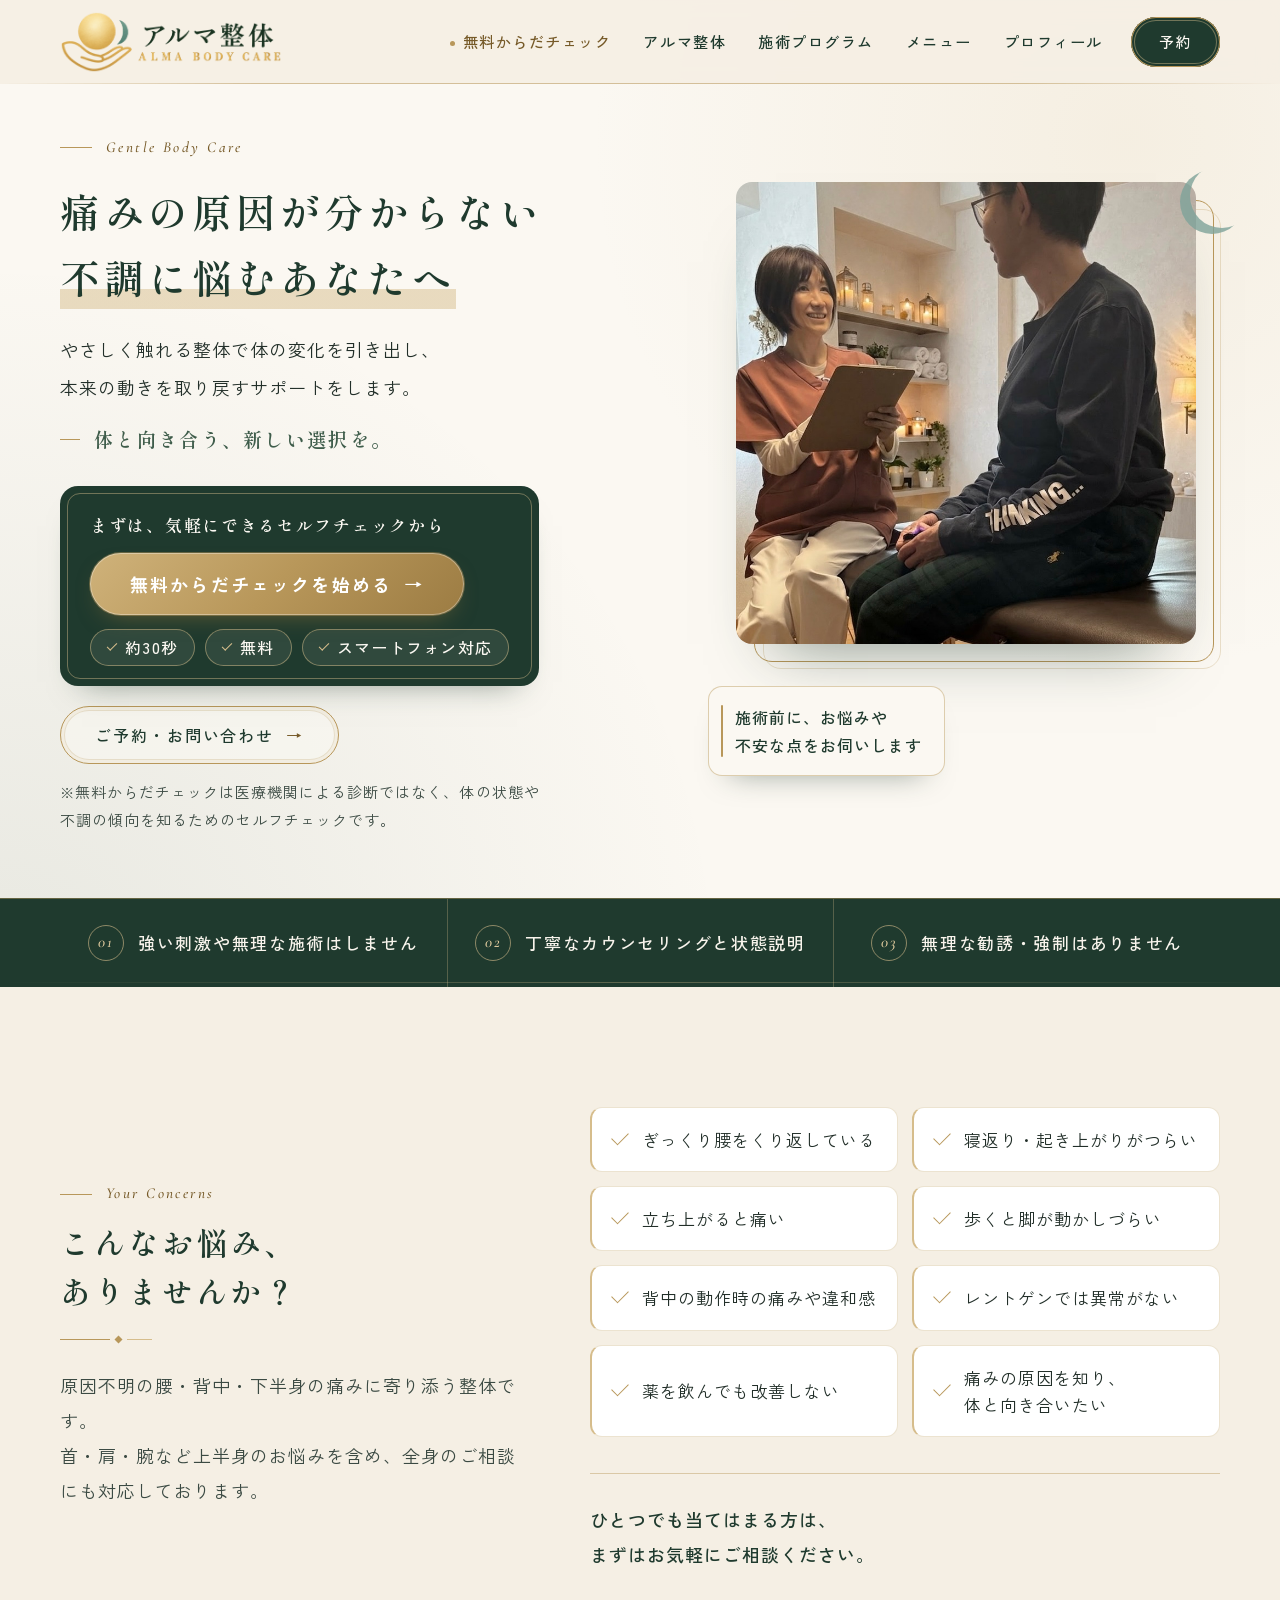
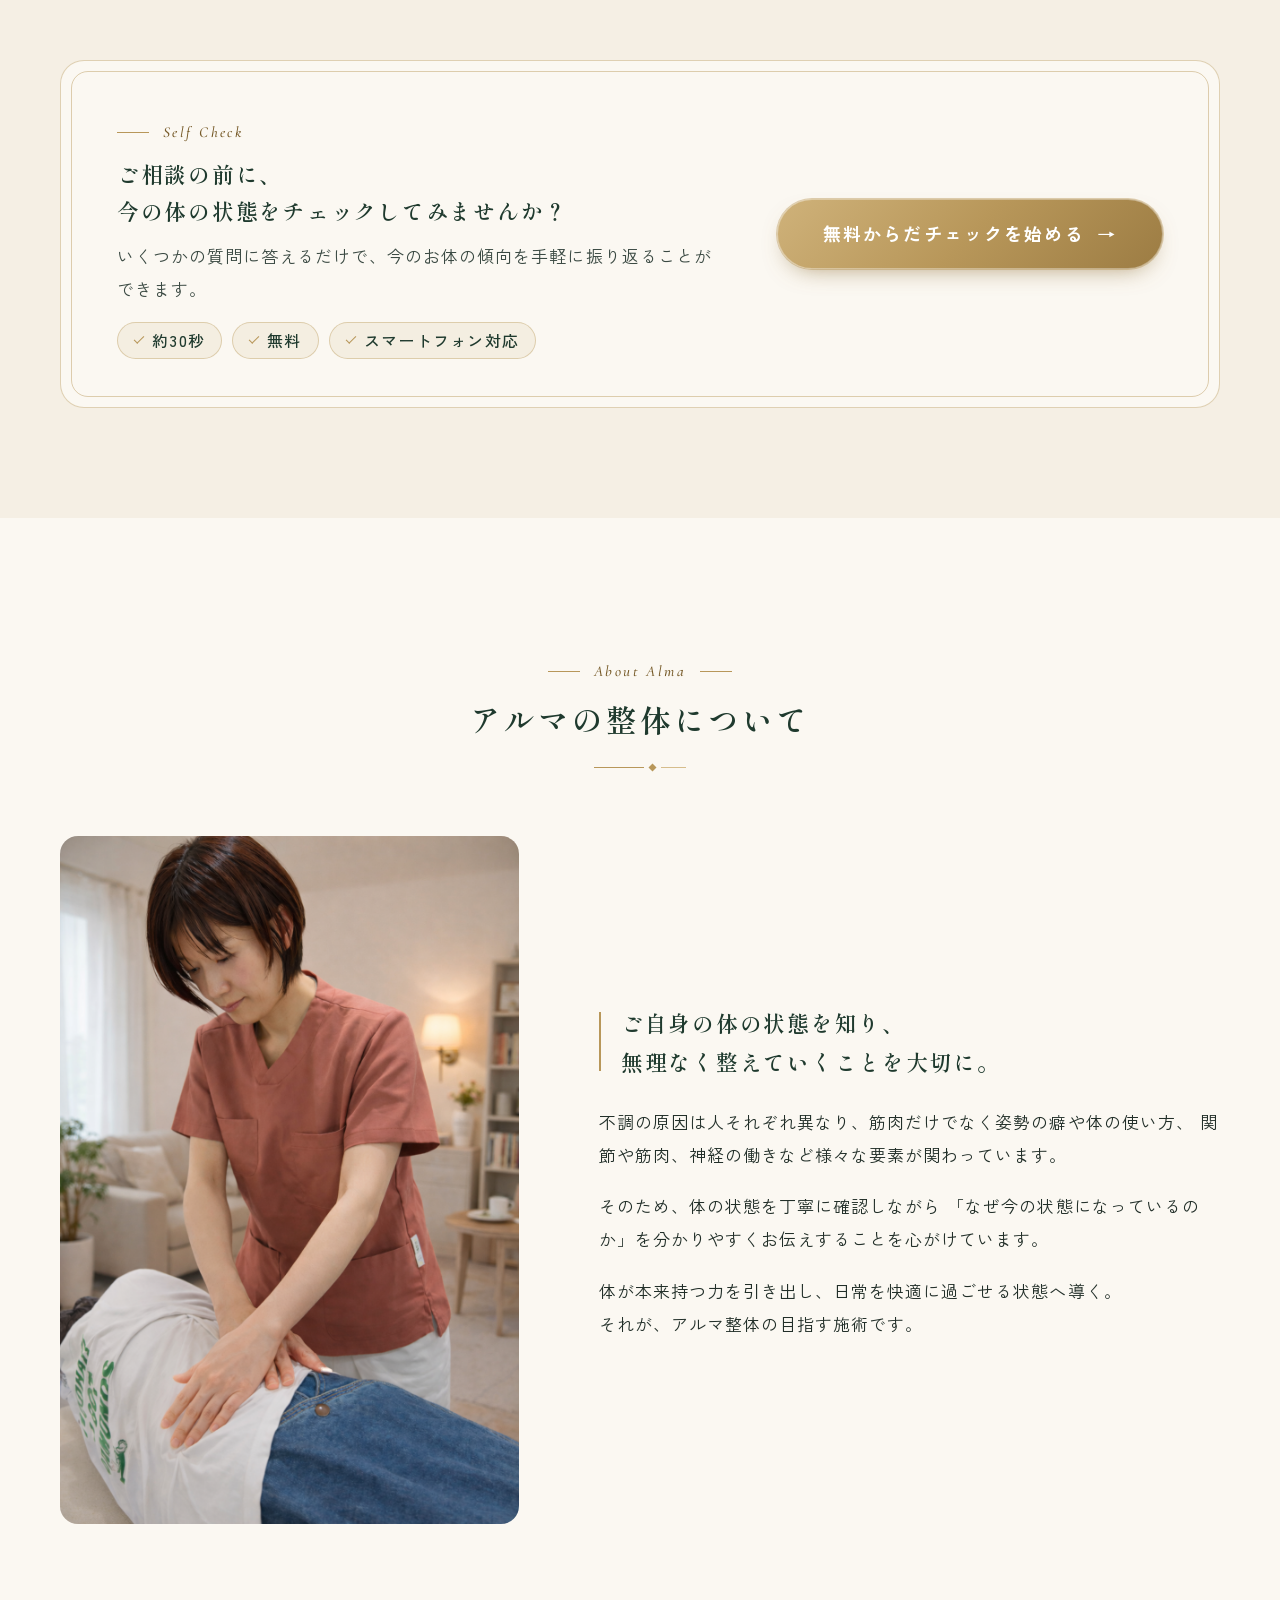
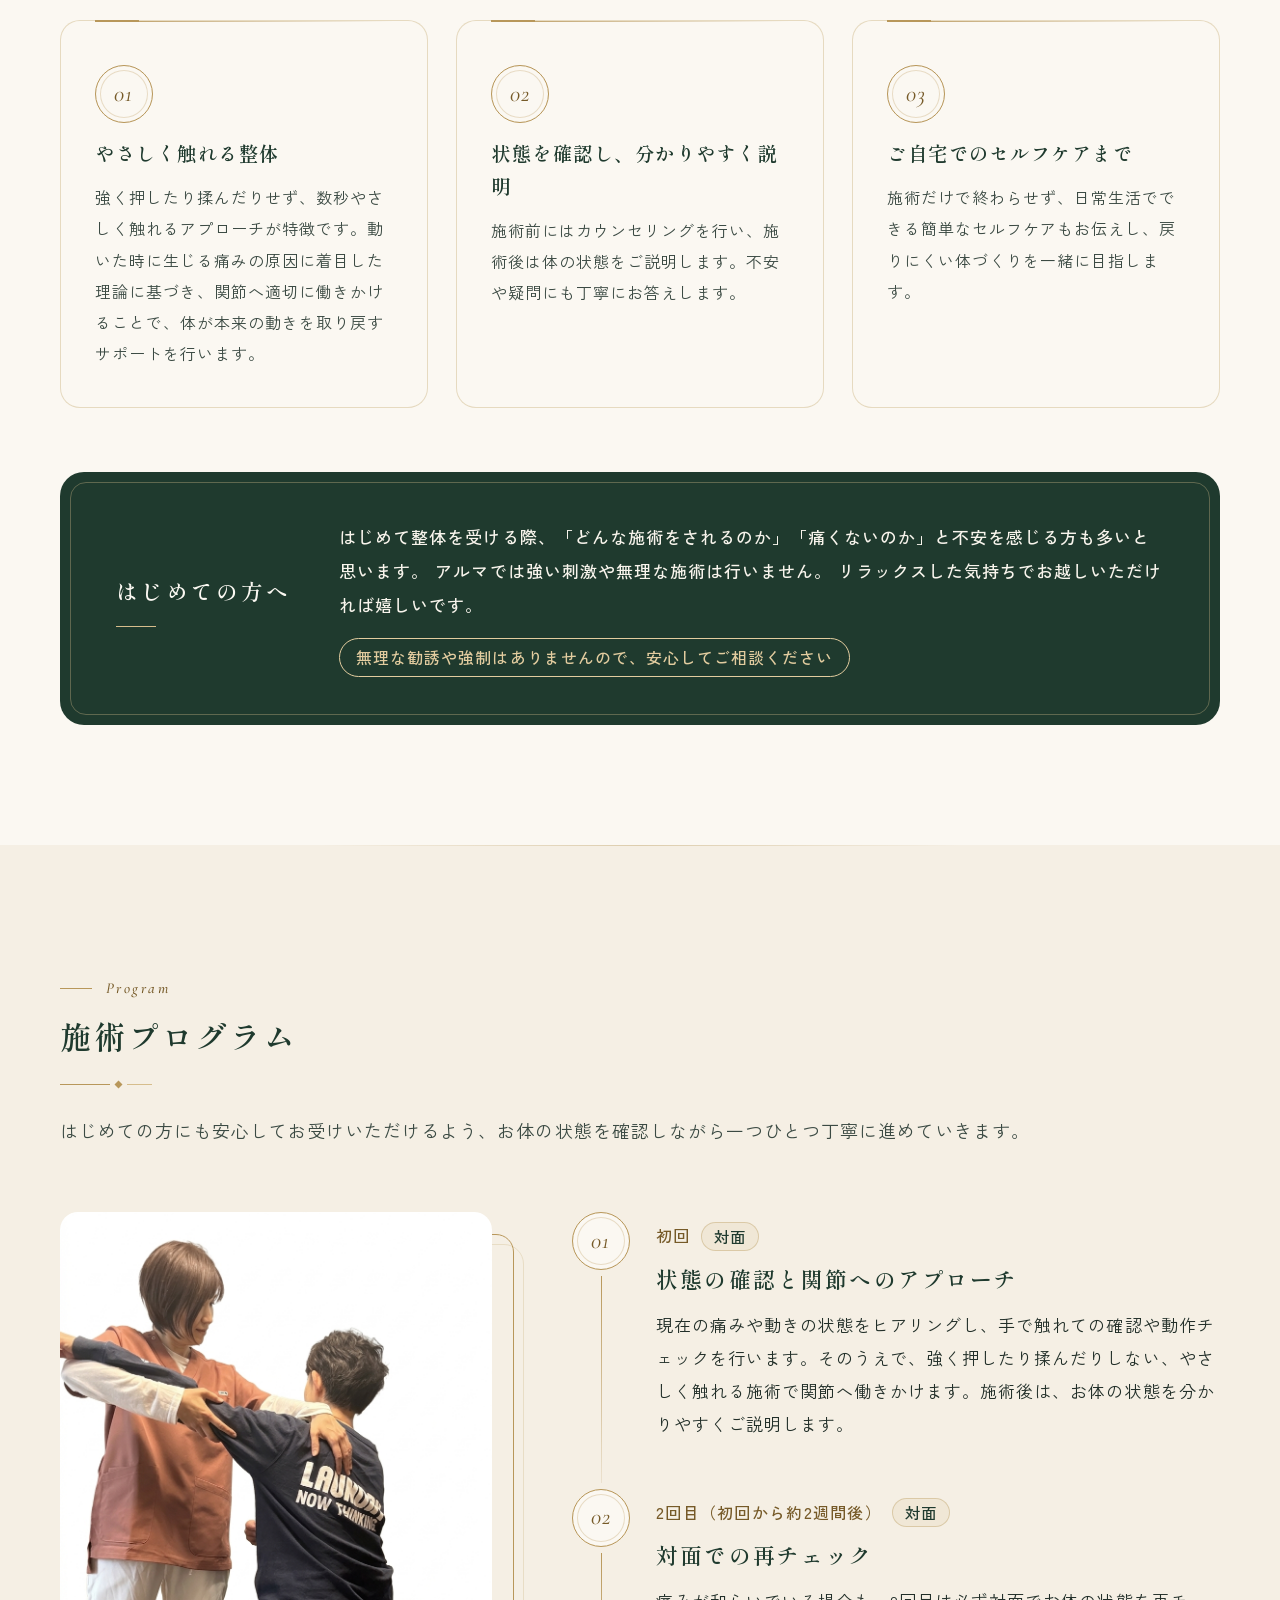
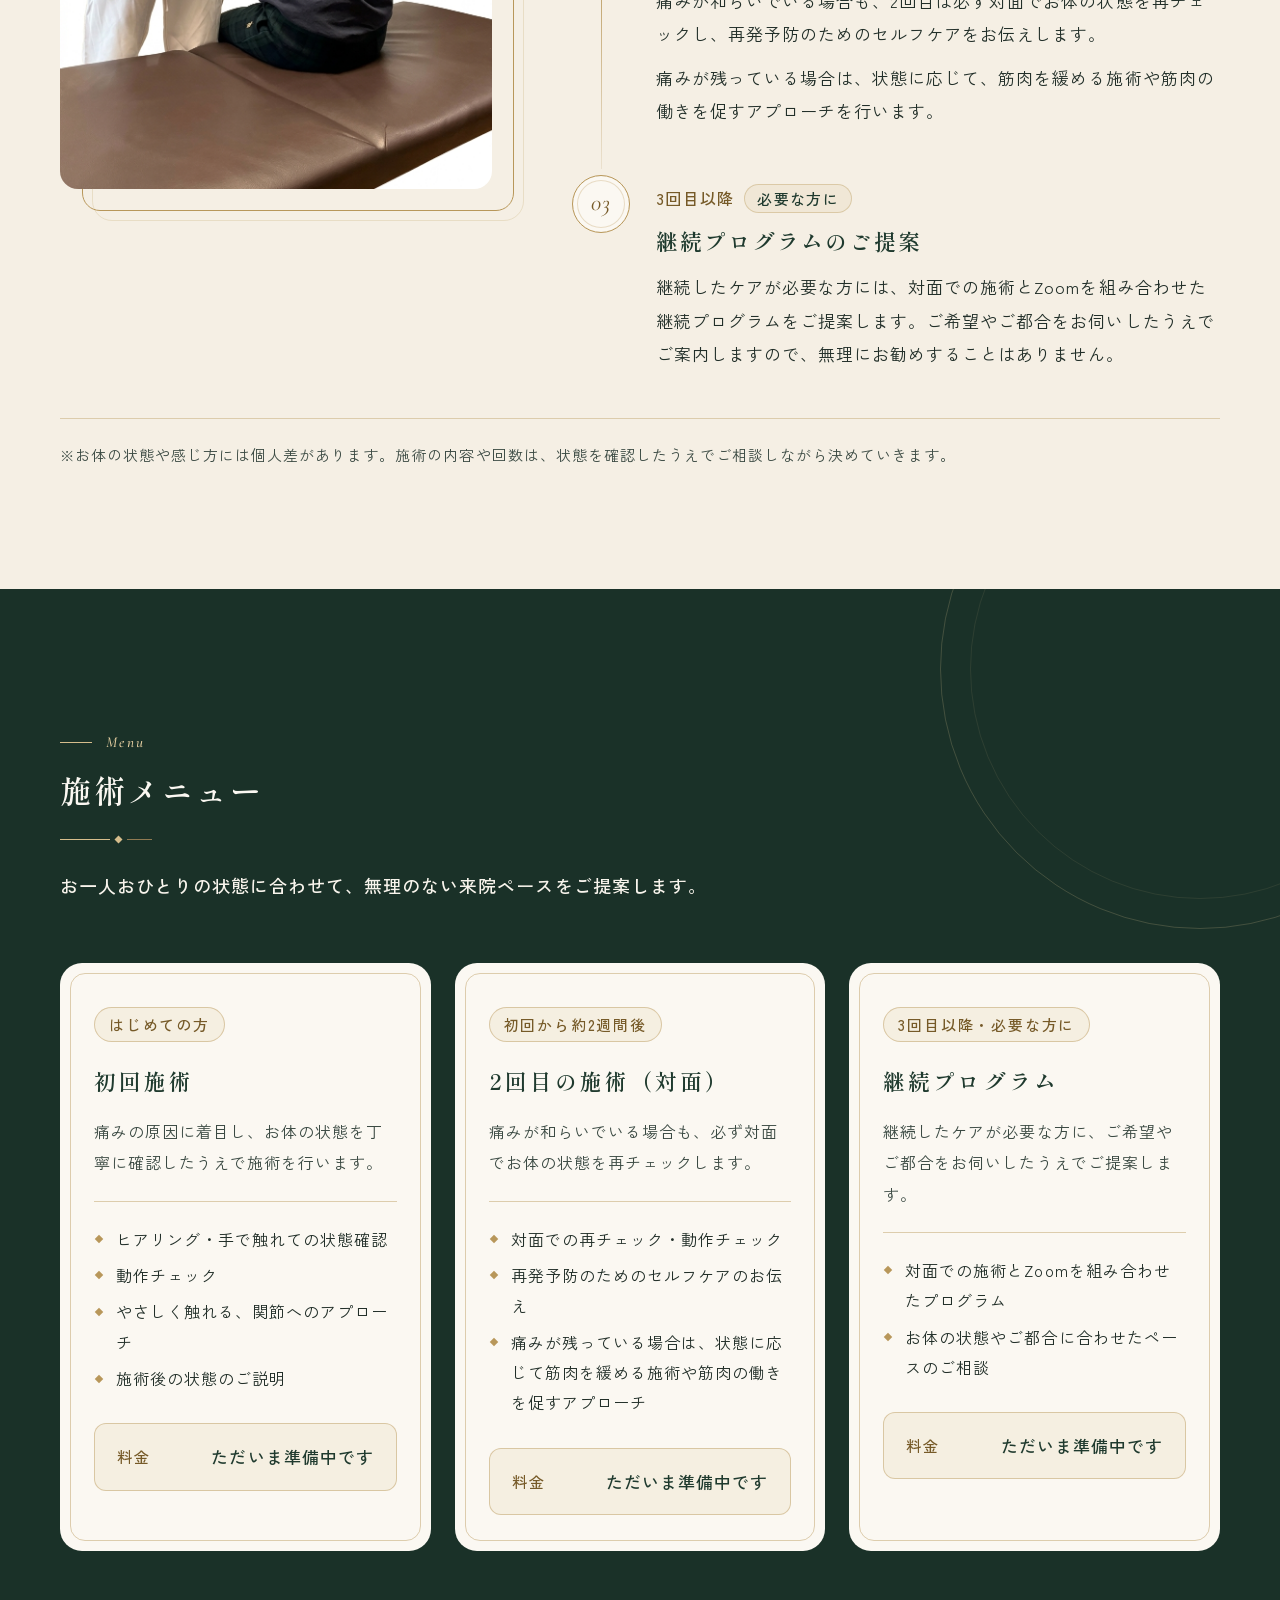
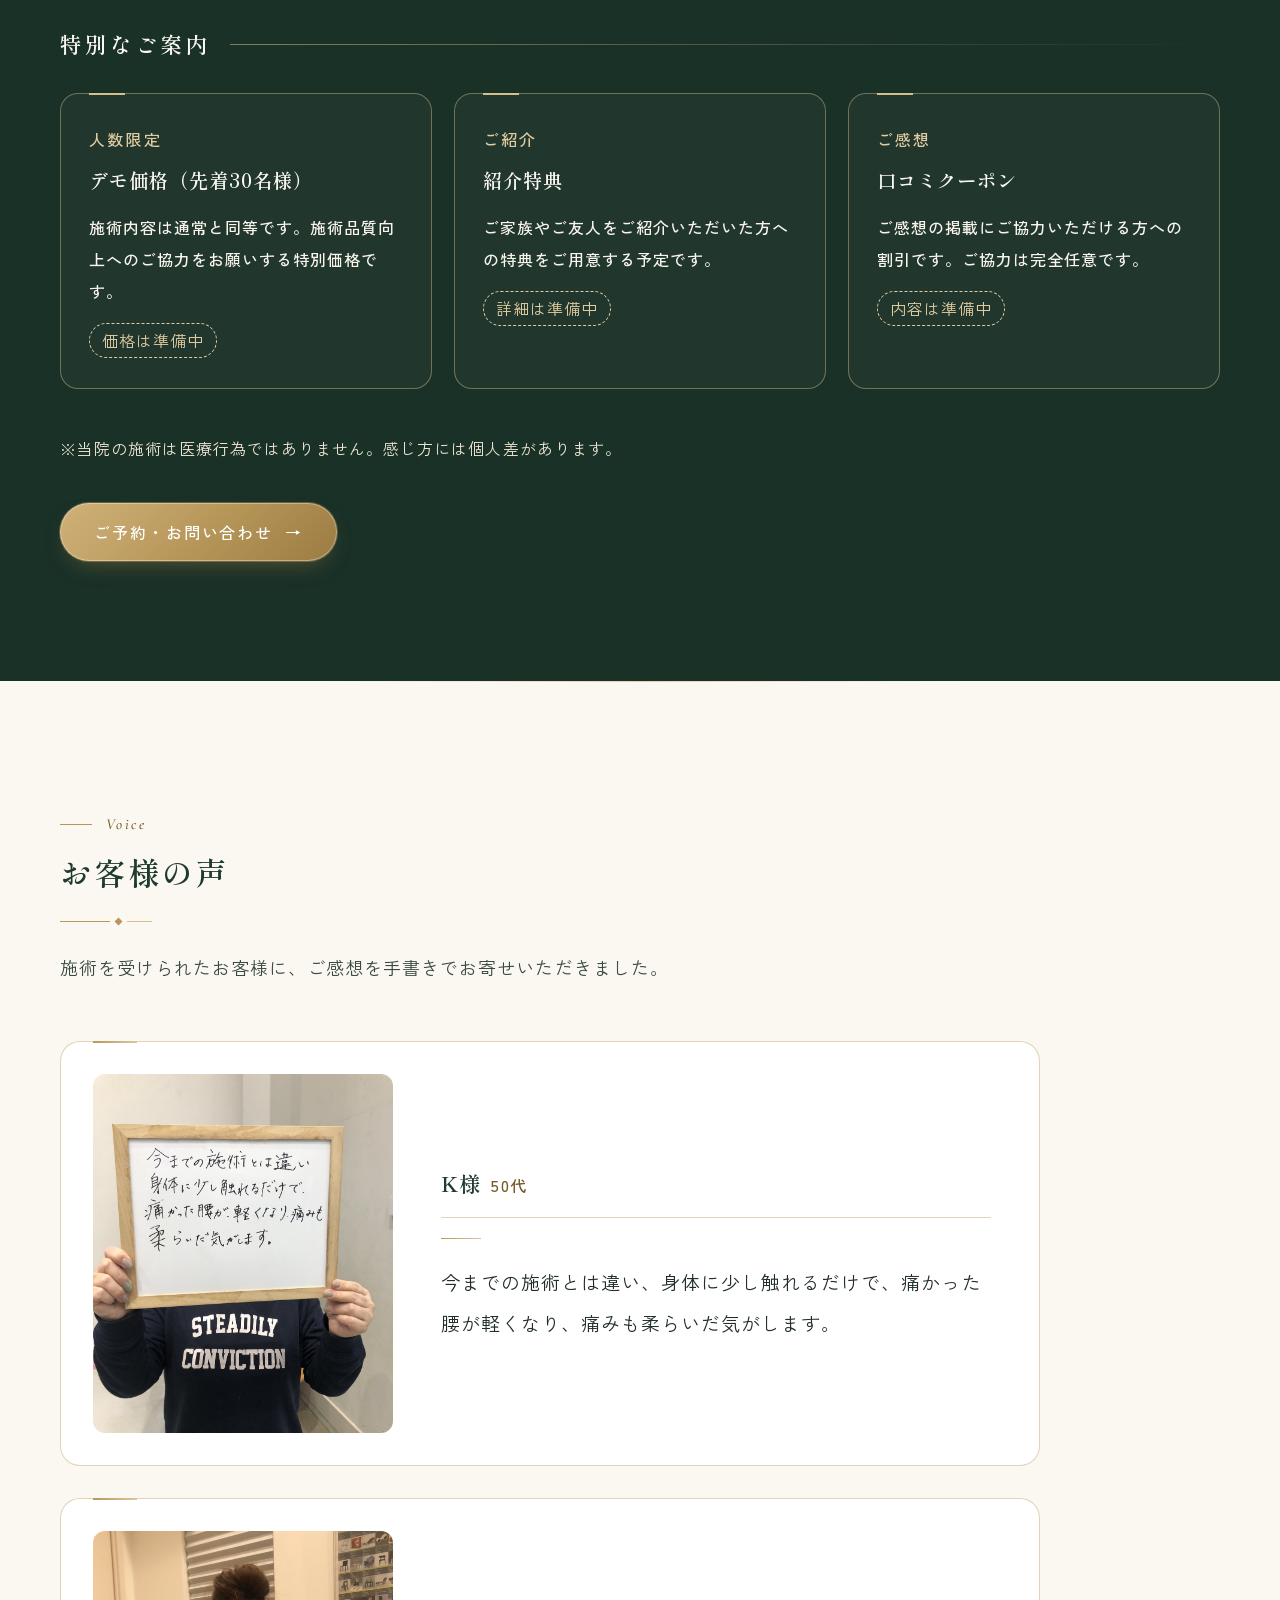
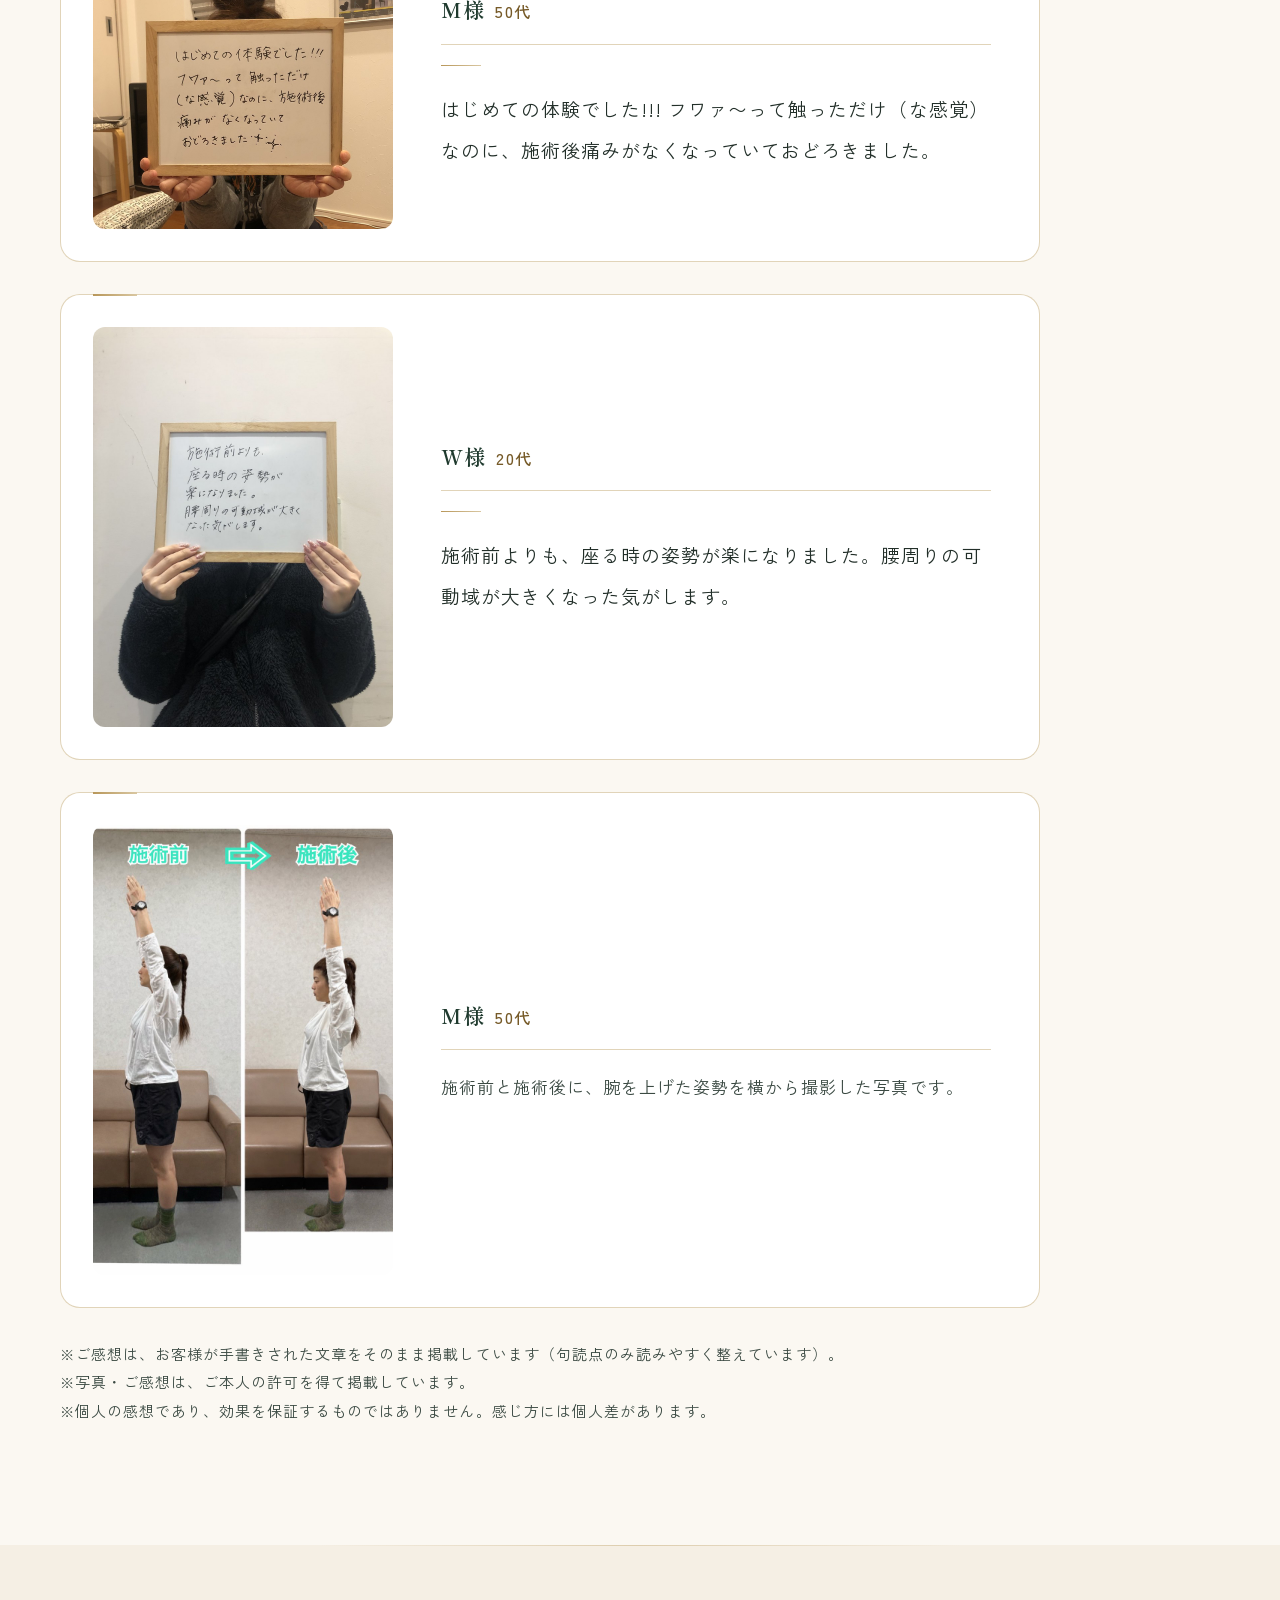
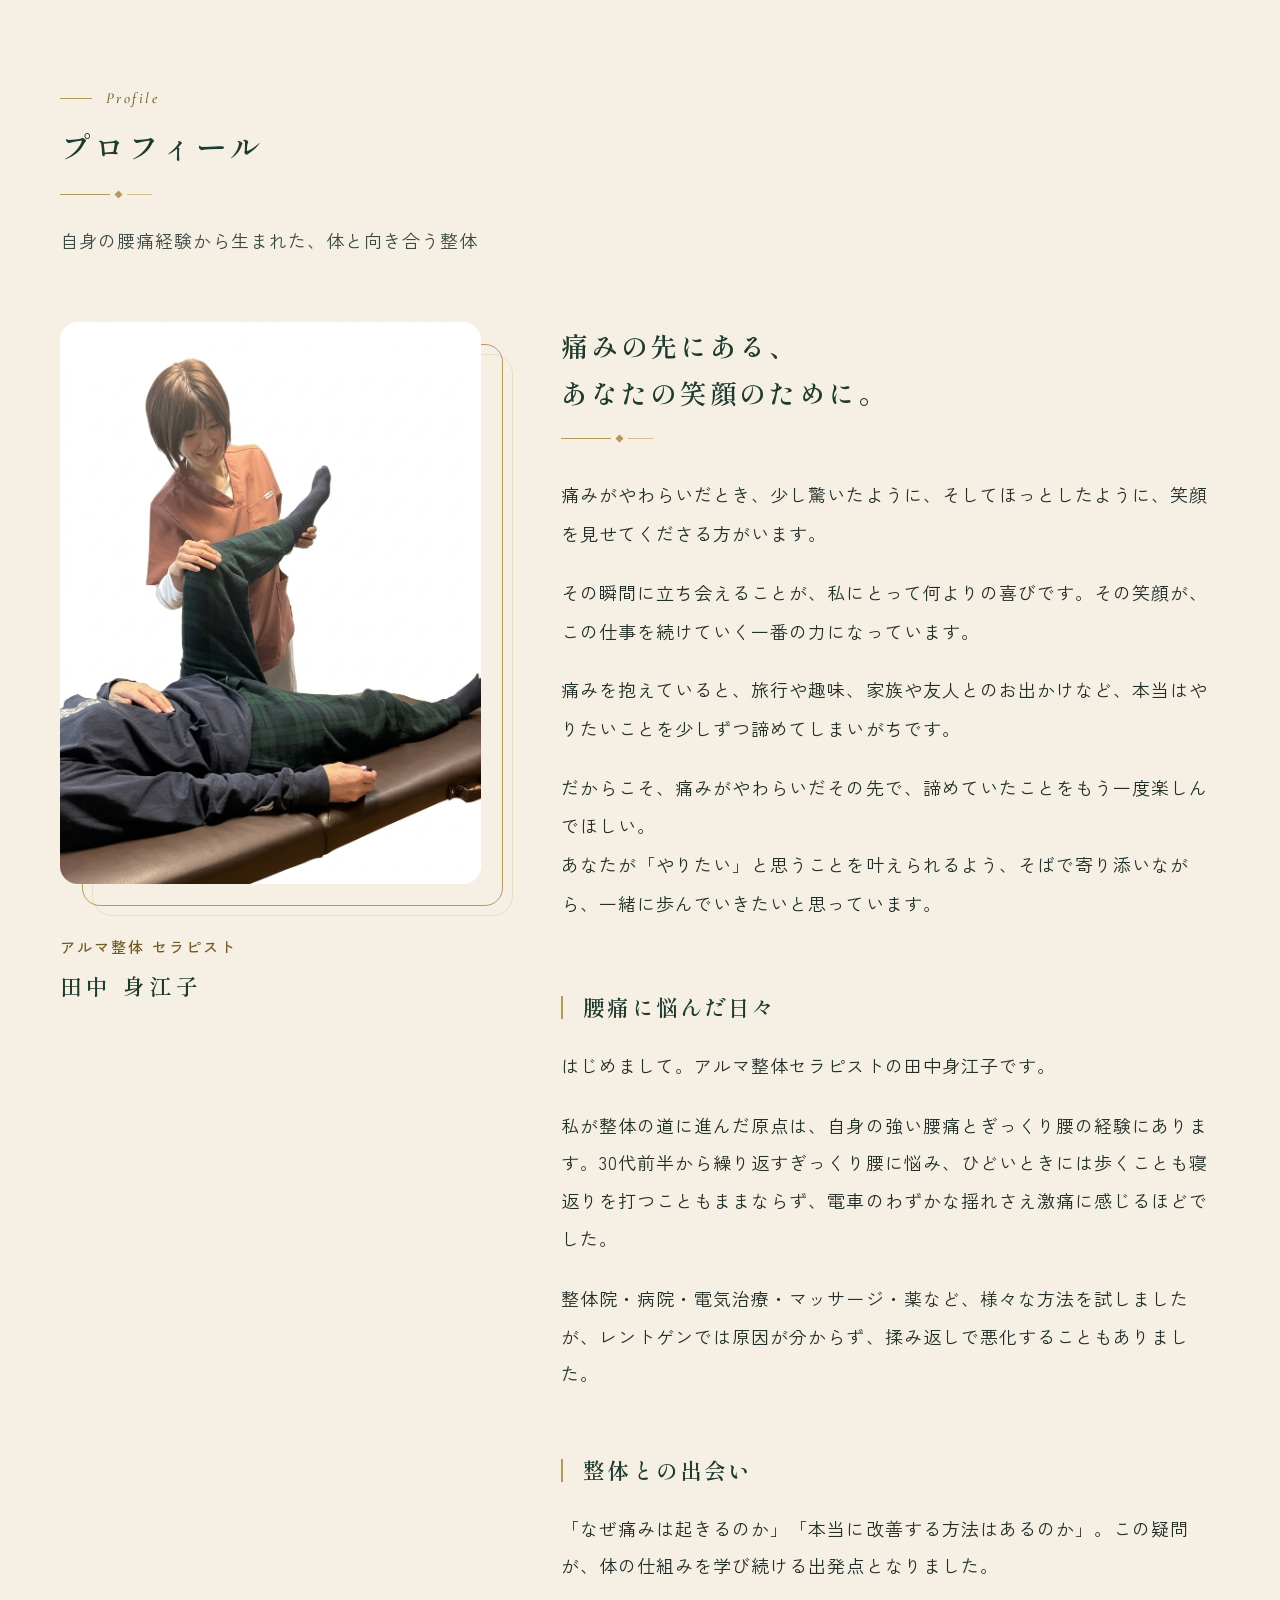
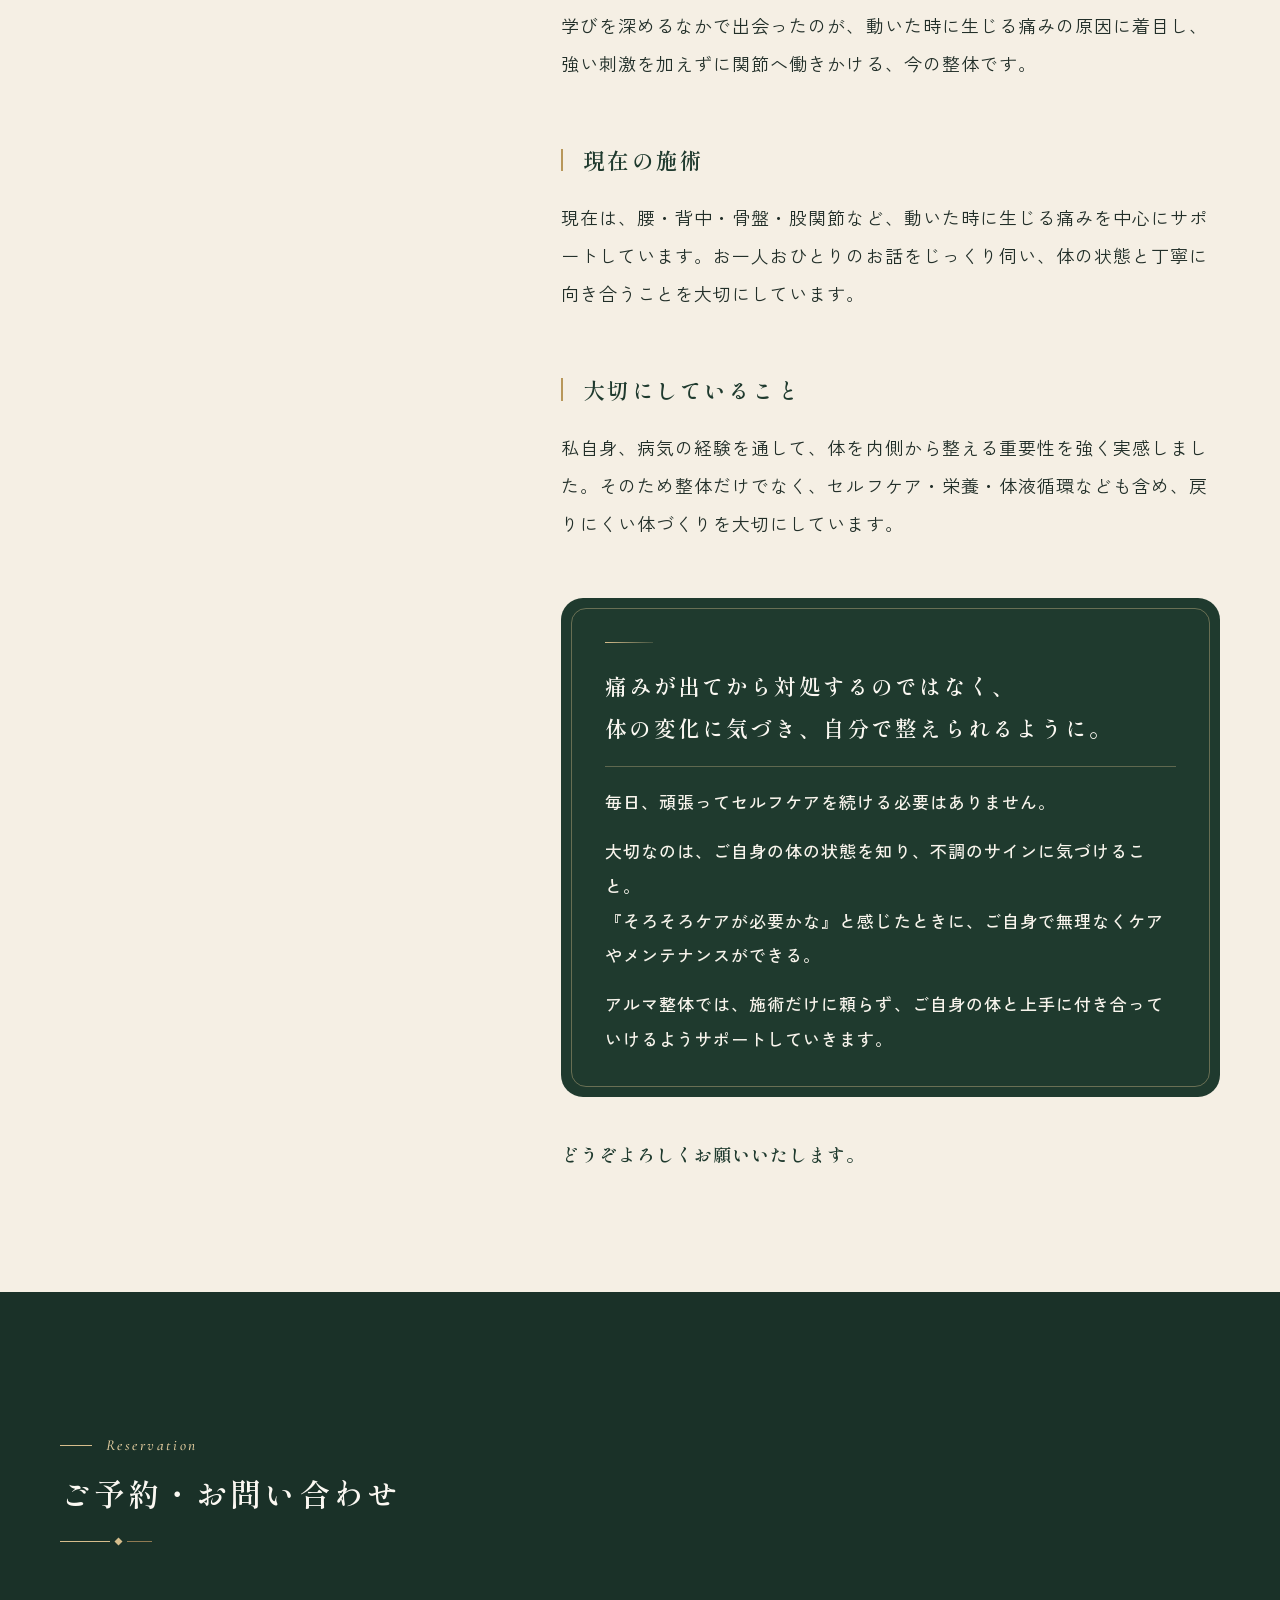
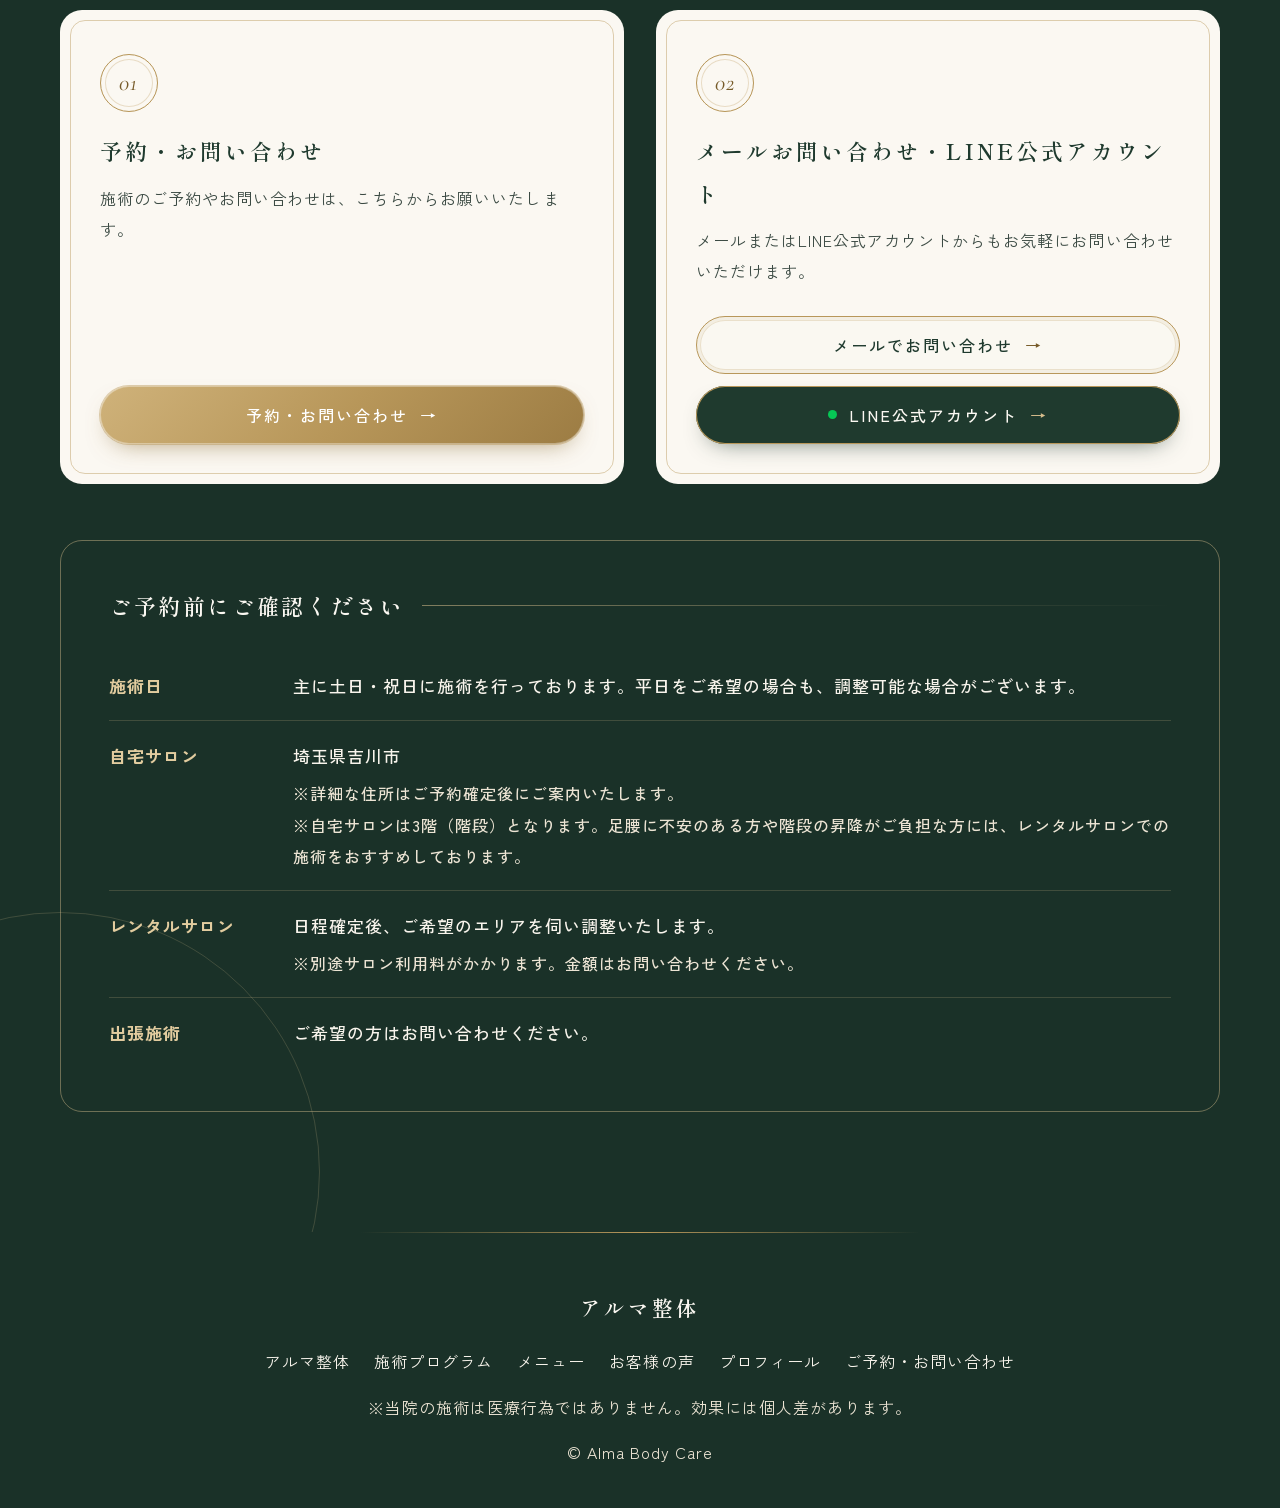
==== commit 06749035: "ご予約・お問い合わせ欄の説明文を削除し、見出しの下にカードが続くように余白を調整 - 見出し「ご予約・お問い合わせ」は残し、下の説明文（①②と重複）を削除 - 見出しからカードまでの余白を「アルマ整体" ====
--- a/index.html
+++ b/index.html
@@ -435,7 +435,7 @@
 
             <div class="profile-text reveal">
               <h3>腰痛に悩んだ日々</h3>
-              <p>はじめまして。アルマ整体セラピストの田中身江子です。</p>
+              <p>はじめまして。アルマ整体セラピストの<span class="name-nowrap">田中身江子</span>です。</p>
               <p>私が整体の道に進んだ原点は、自身の強い腰痛とぎっくり腰の経験にあります。30代前半から繰り返すぎっくり腰に悩み、ひどいときには歩くことも寝返りを打つこともままならず、電車のわずかな揺れさえ激痛に感じるほどでした。</p>
               <p>整体院・病院・電気治療・マッサージ・薬など、様々な方法を試しましたが、レントゲンでは原因が分からず、揉み返しで悪化することもありました。</p>
             </div>
@@ -477,7 +477,6 @@
         <div class="reserve-head reveal">
           <p class="eyebrow">Reservation</p>
           <h2 class="section-title">ご予約・お問い合わせ</h2>
-          <p class="section-lead">施術のご予約・お問い合わせは、予約・お問い合わせフォームからお願いいたします。メールやLINE公式アカウントからもご連絡いただけます。無理な勧誘や強制はありませんので、お気軽にご相談ください。</p>
         </div>
 
         <div class="reserve-cards">
--- a/style-v8.css
+++ b/style-v8.css
@@ -2371,3 +2371,15 @@
   .reserve-card { padding-inline: 20px; }
   .reserve-card .btn { padding-inline: 12px; letter-spacing: .02em; font-size: .95rem; }
 }
+
+/* ---------- ⑦ スマートフォンだけ：プロフィールの名前「田中身江子」を途中で改行しない ---------- */
+@media (max-width: 960px) {
+  .name-nowrap { white-space: nowrap; }
+}
+
+/* ---------- ⑧ ご予約・お問い合わせ欄：説明文を削除したので、見出しのすぐ下にカードが続く余白にする ----------
+   説明文のない「アルマ整体について」の見出し下の余白（PC 64px／スマートフォン 48px）に合わせる */
+.reserve .reserve-cards { margin-top: 64px; }
+@media (max-width: 960px) {
+  .reserve .reserve-cards { margin-top: 48px; }
+}
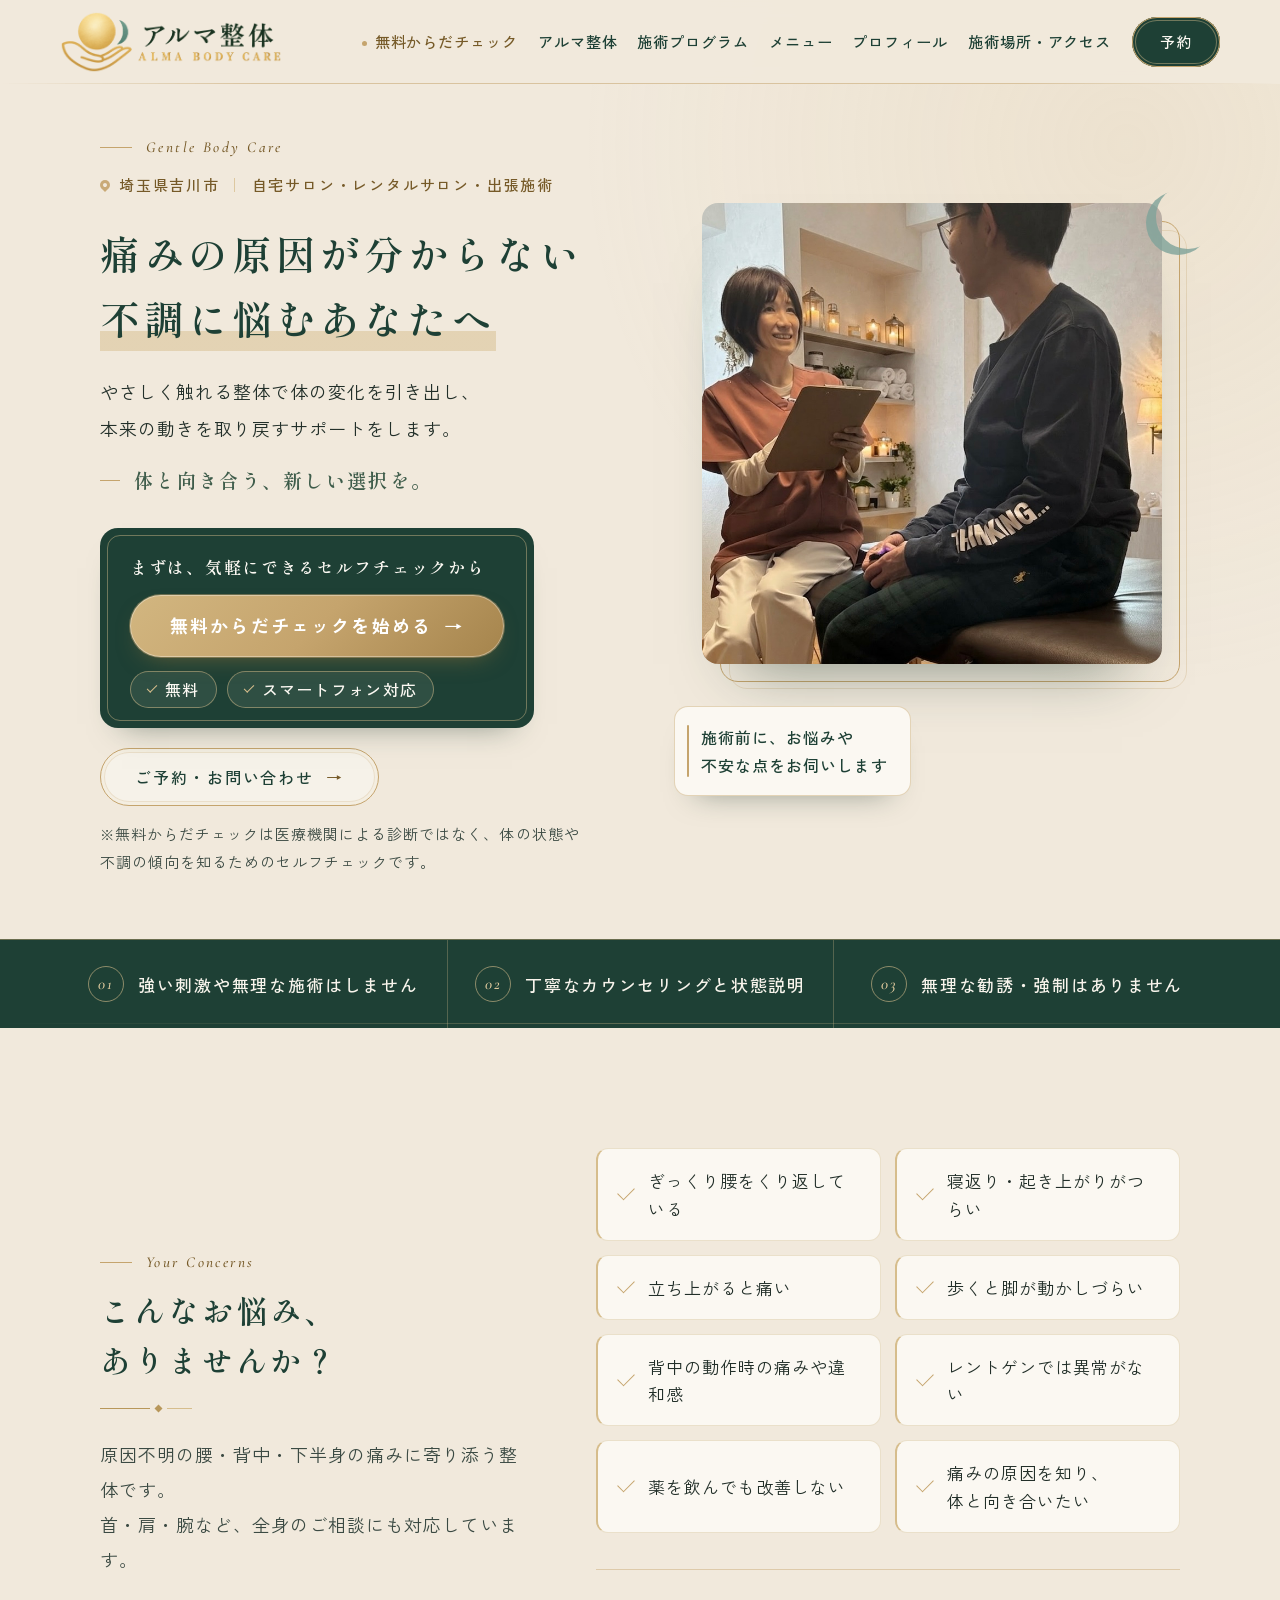
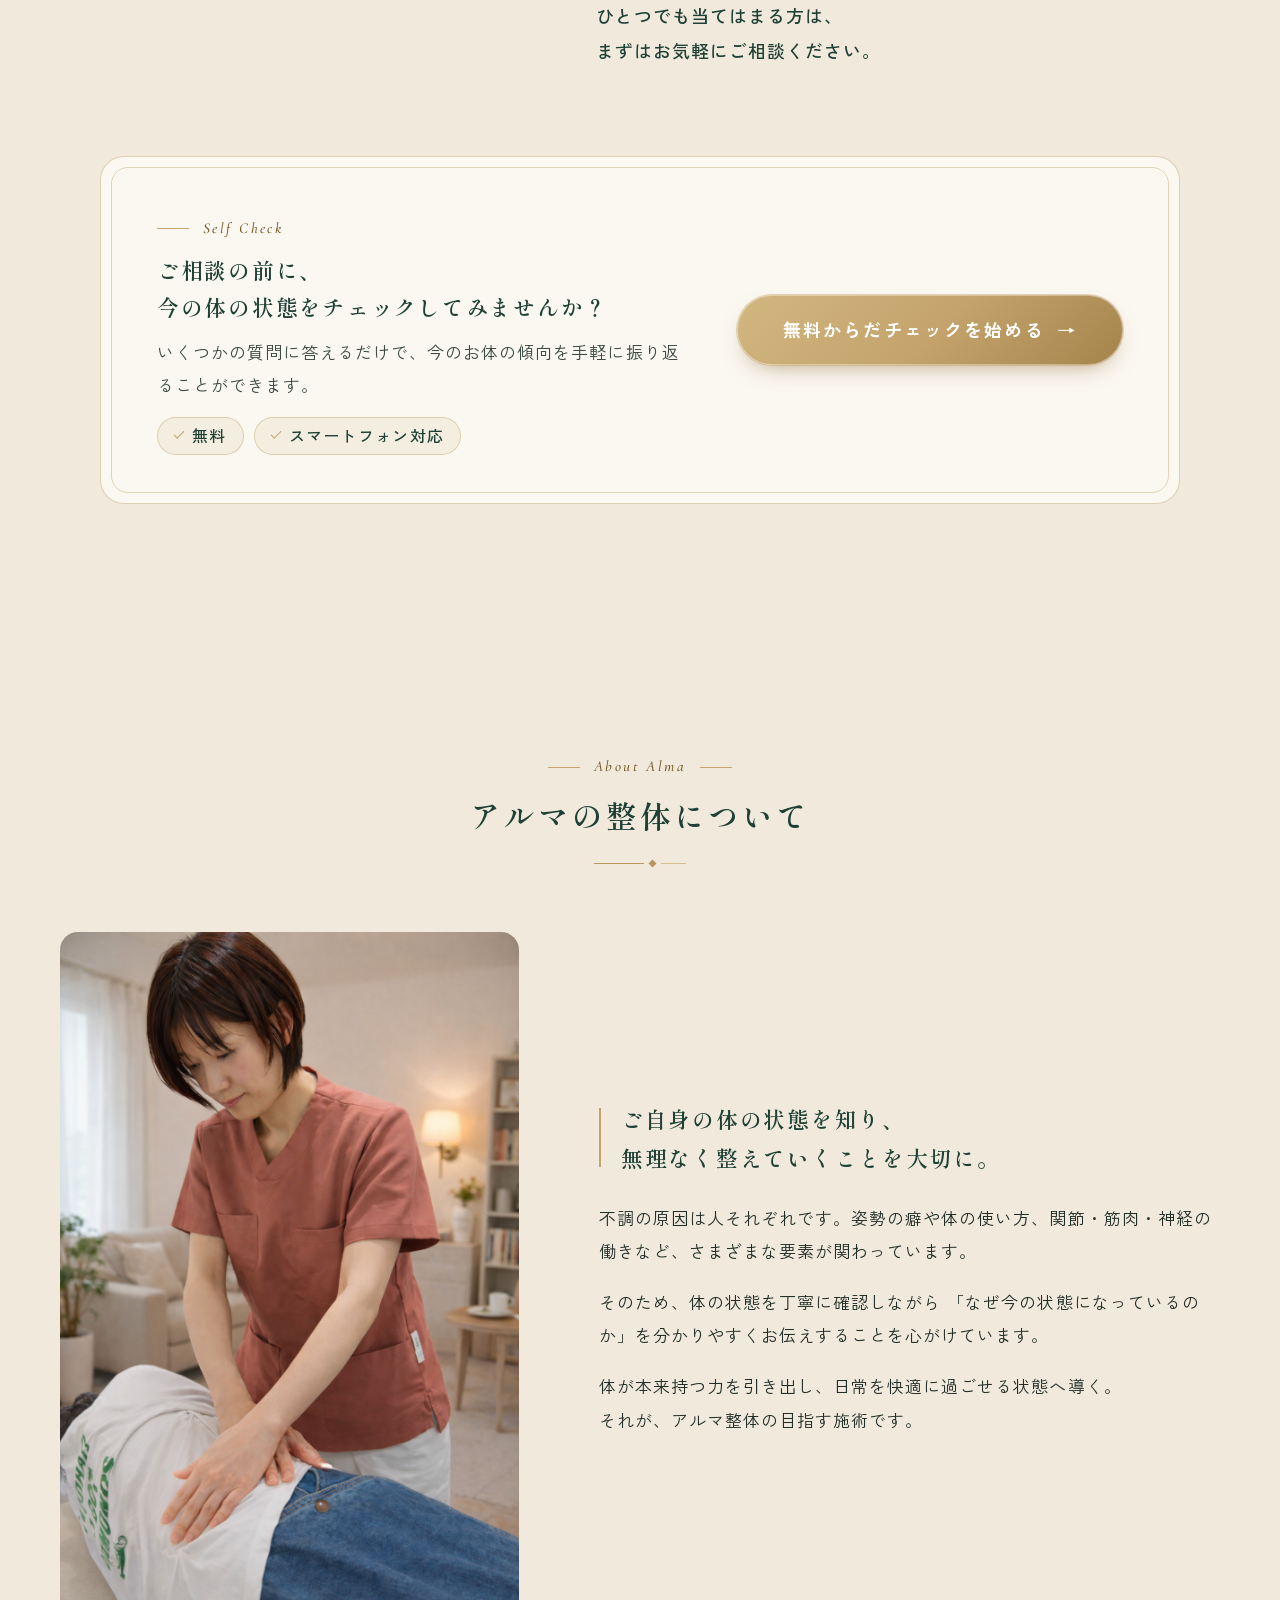
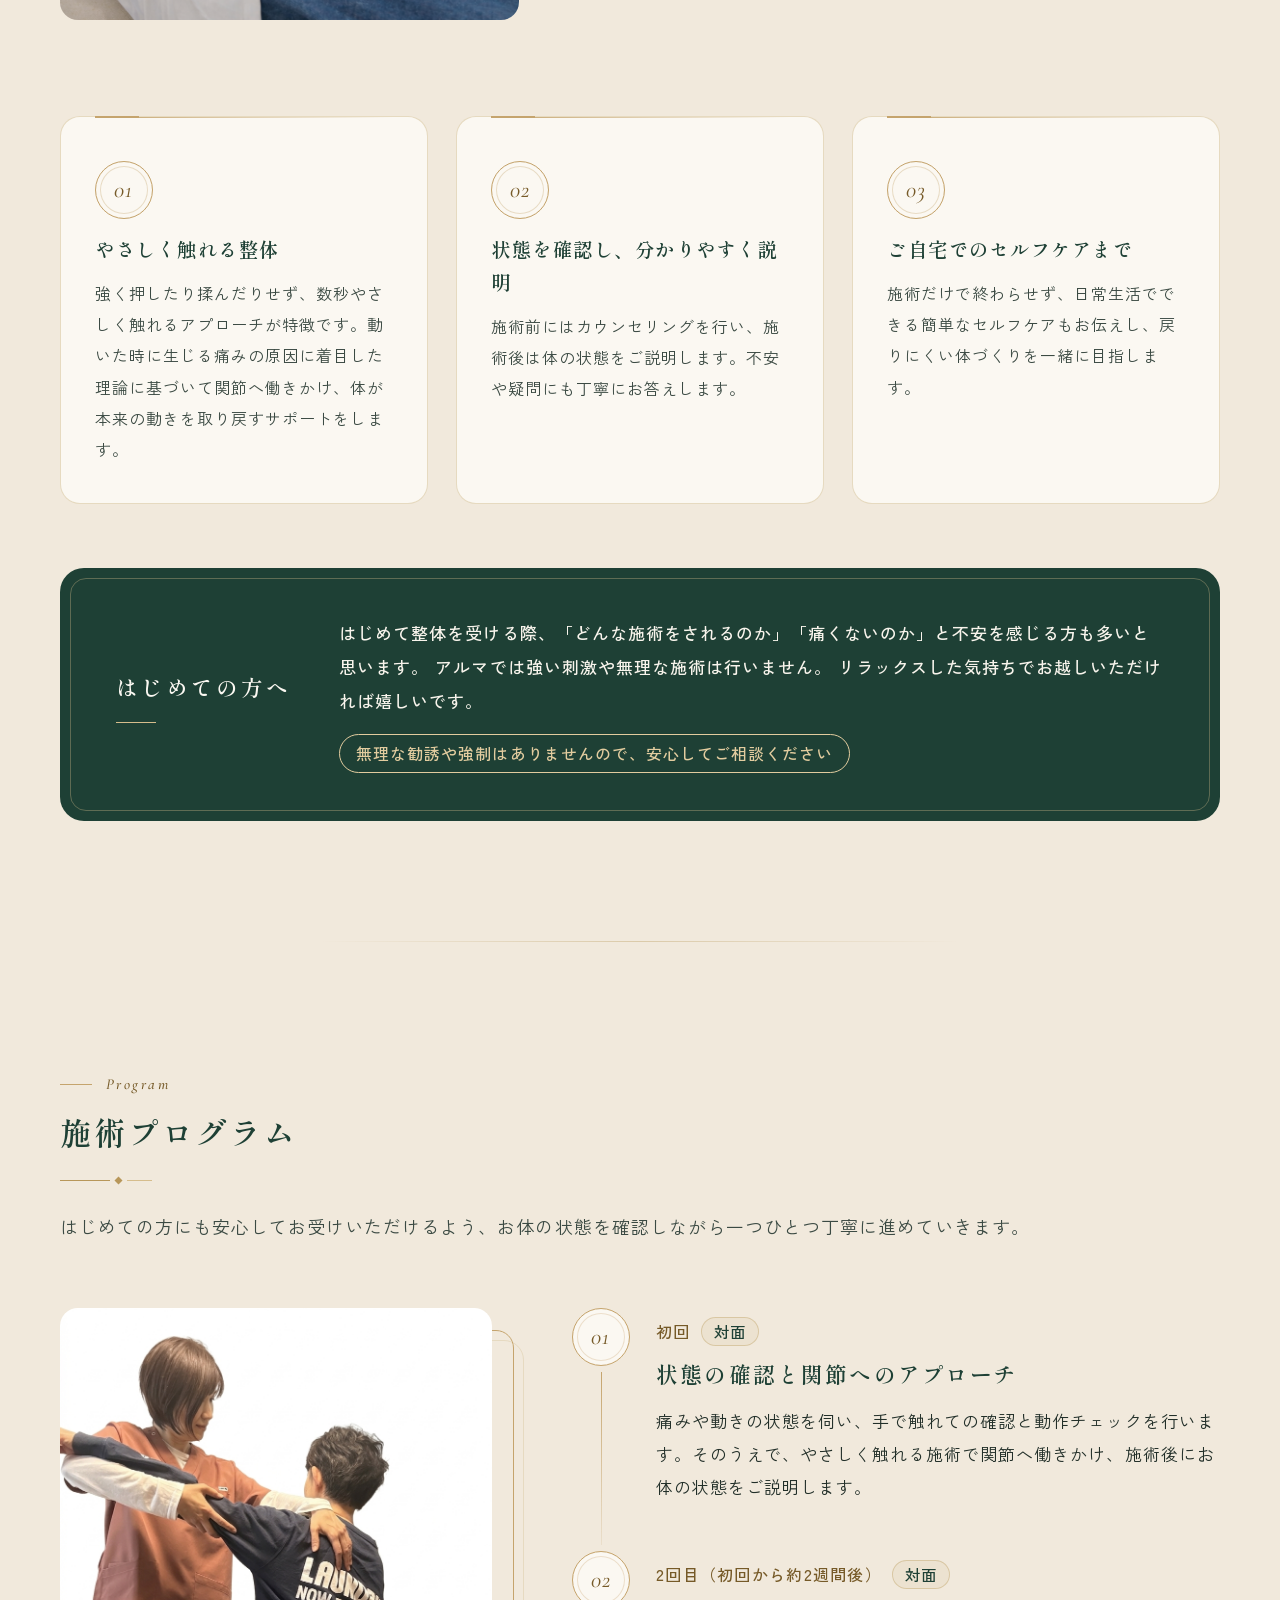
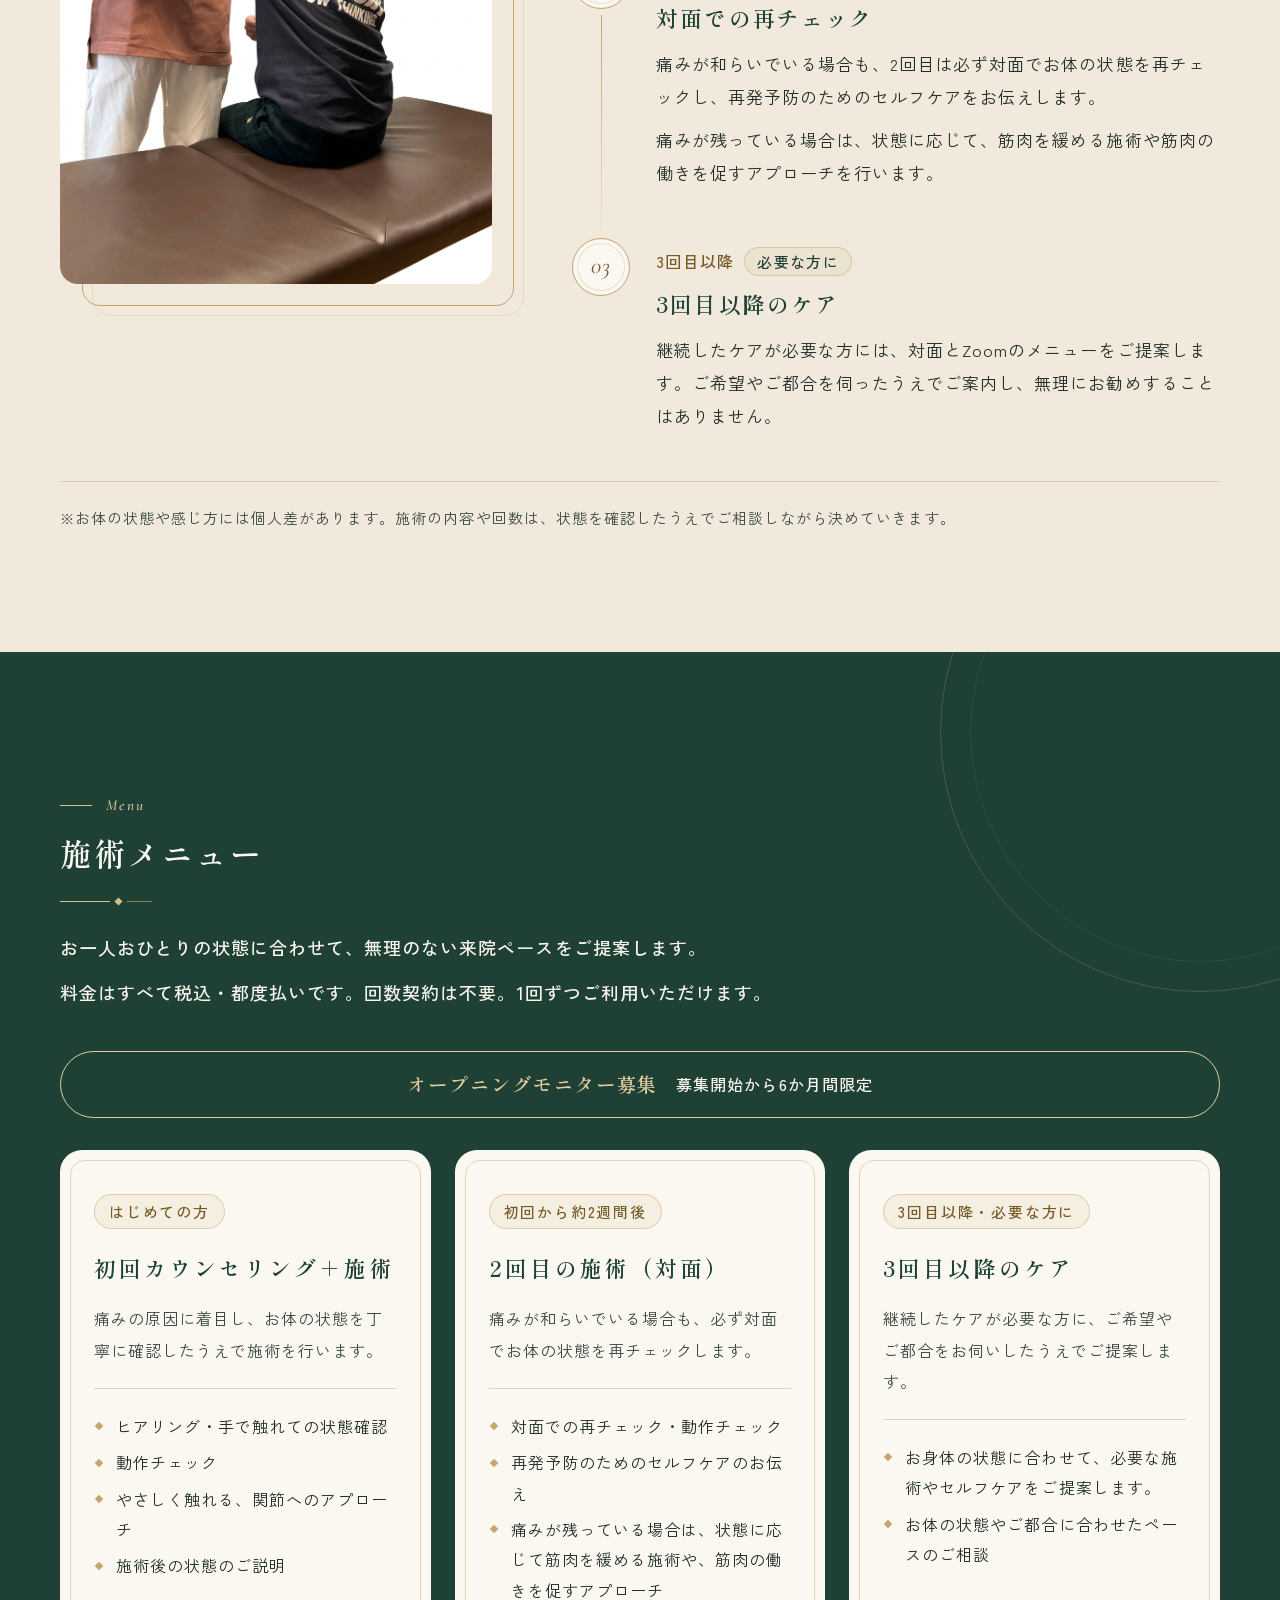
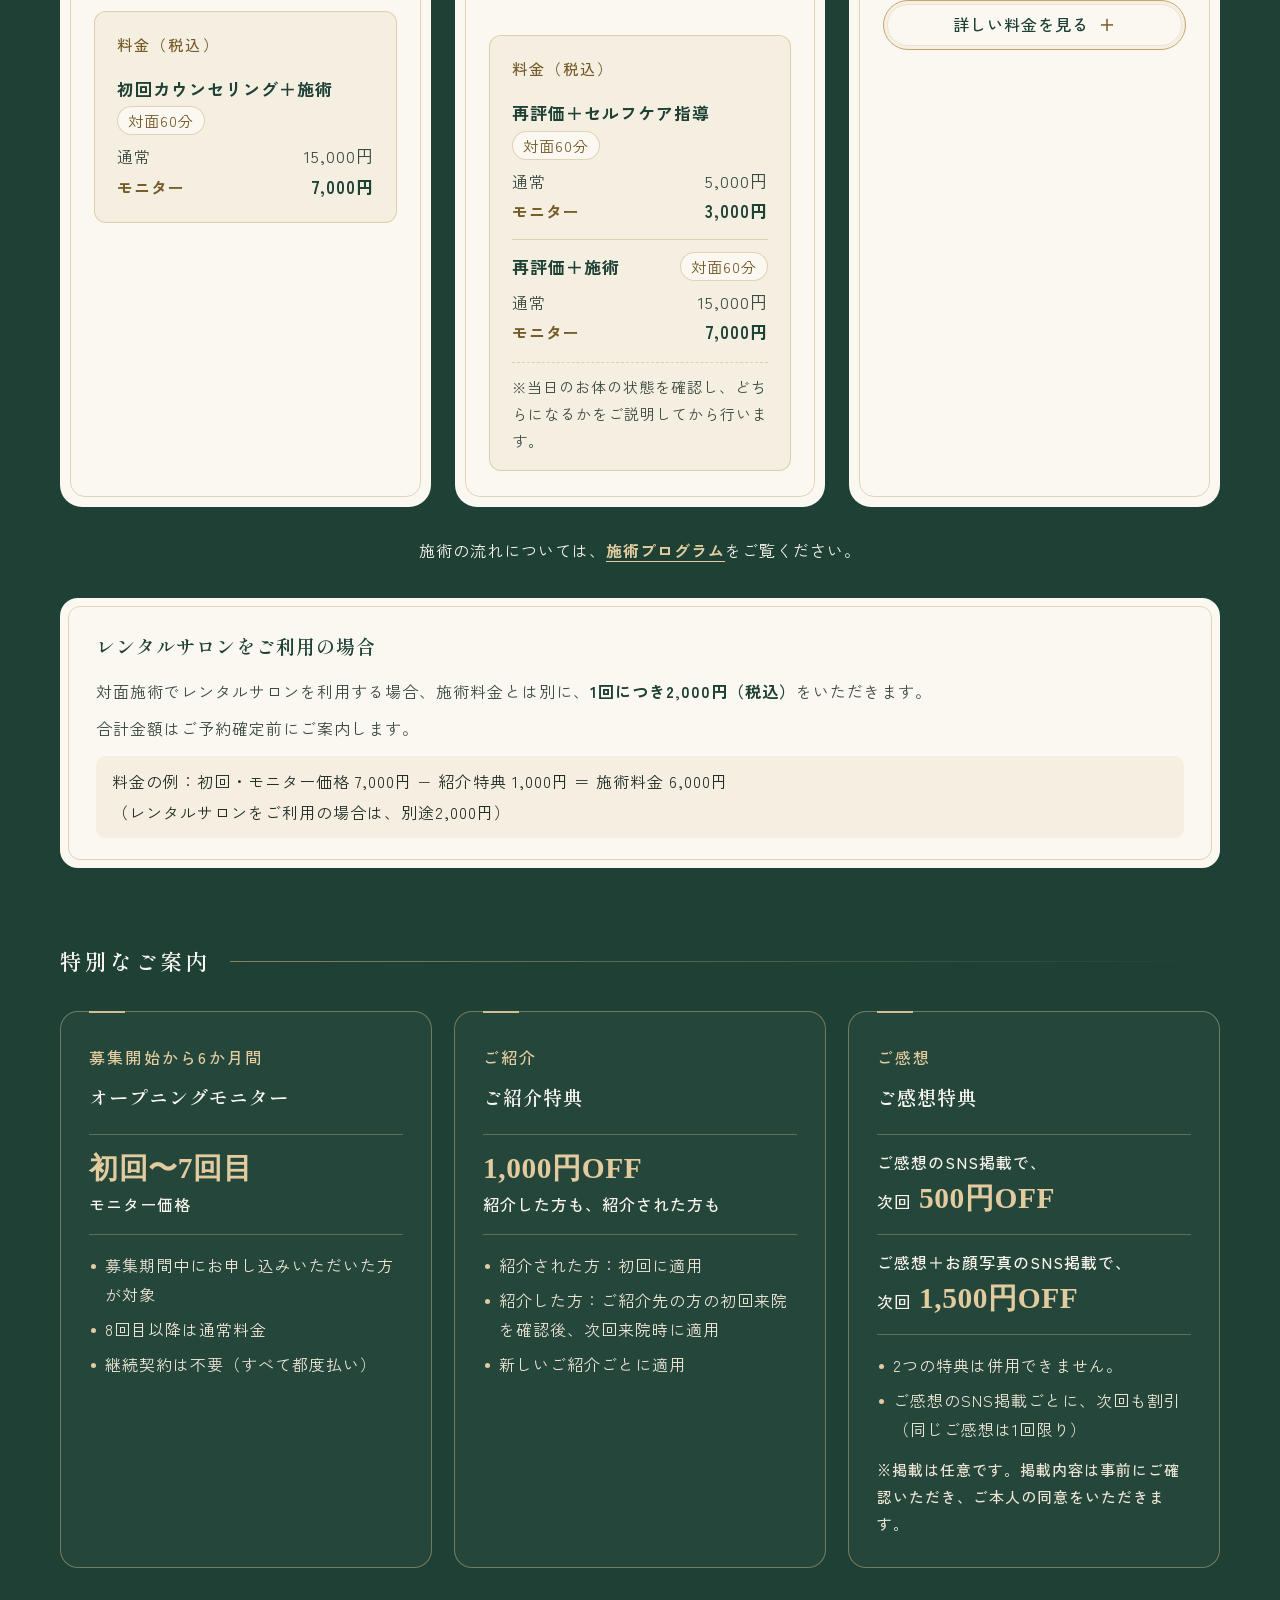
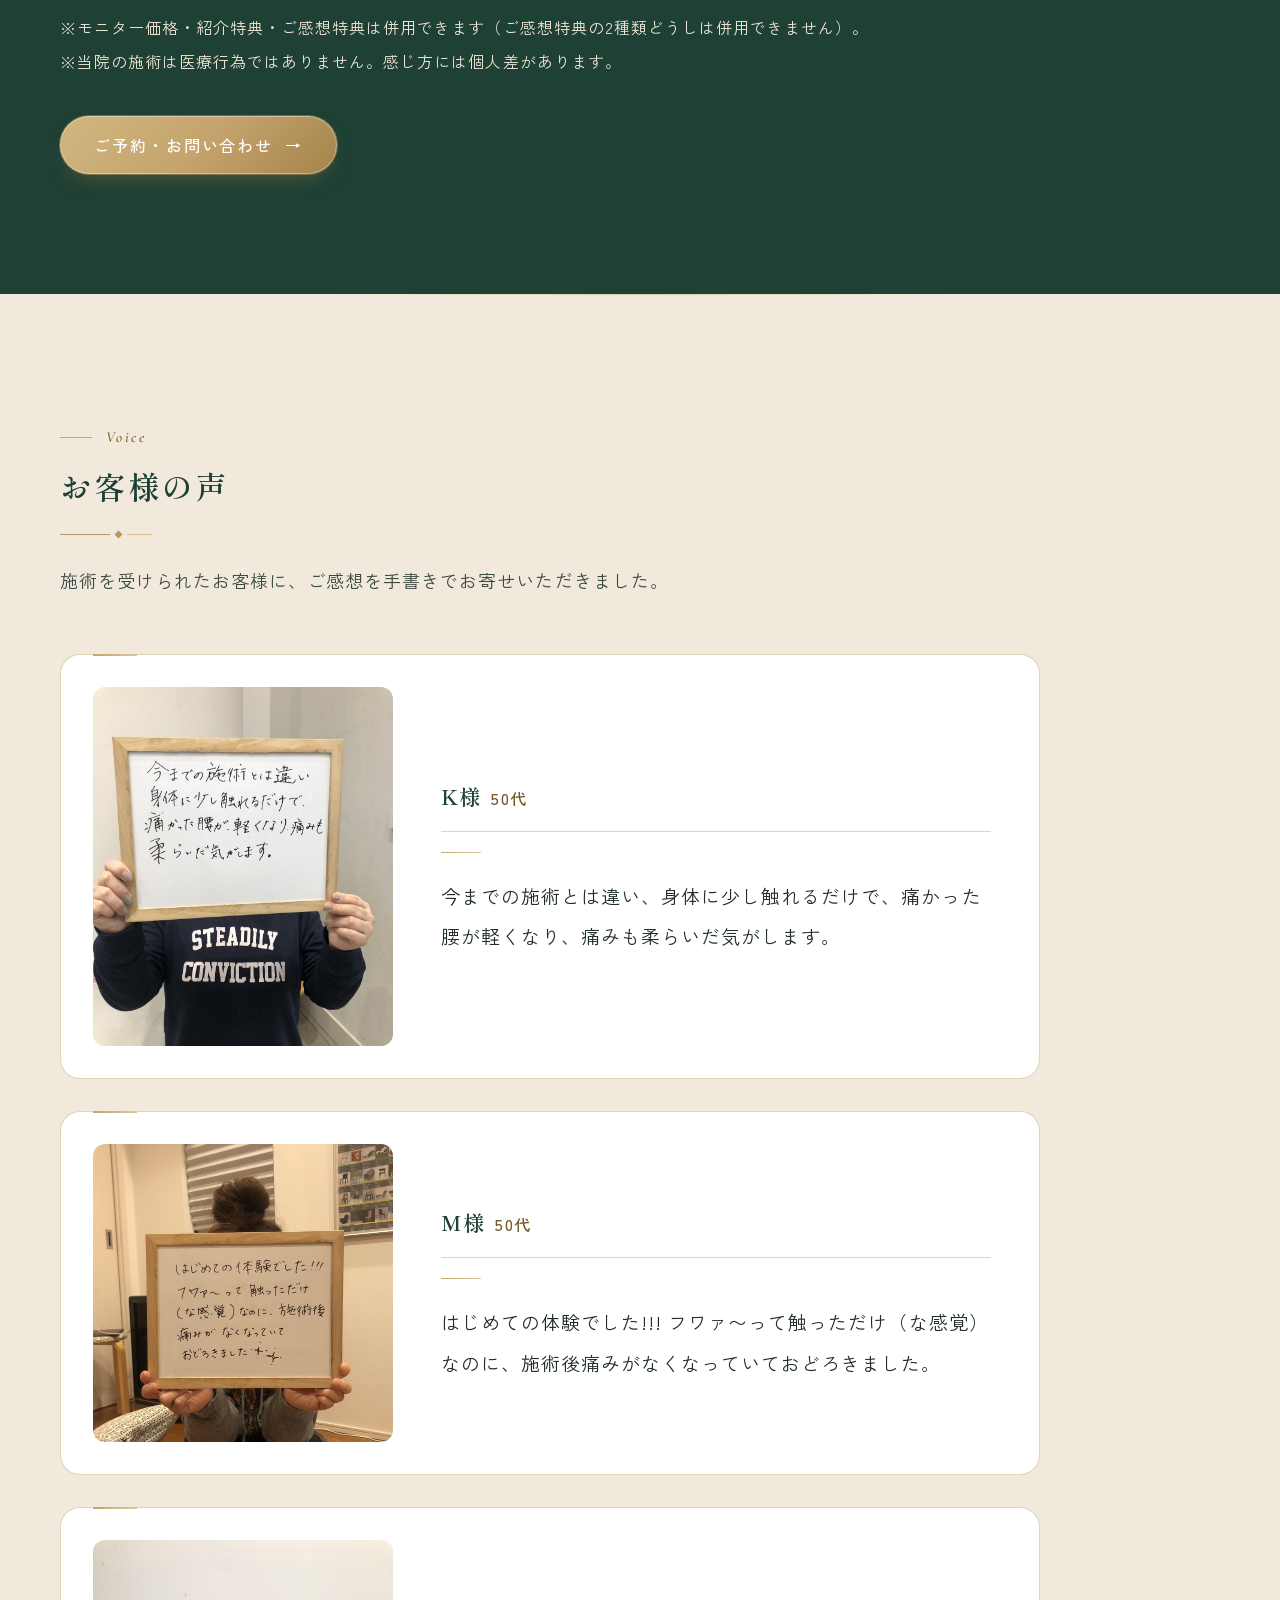
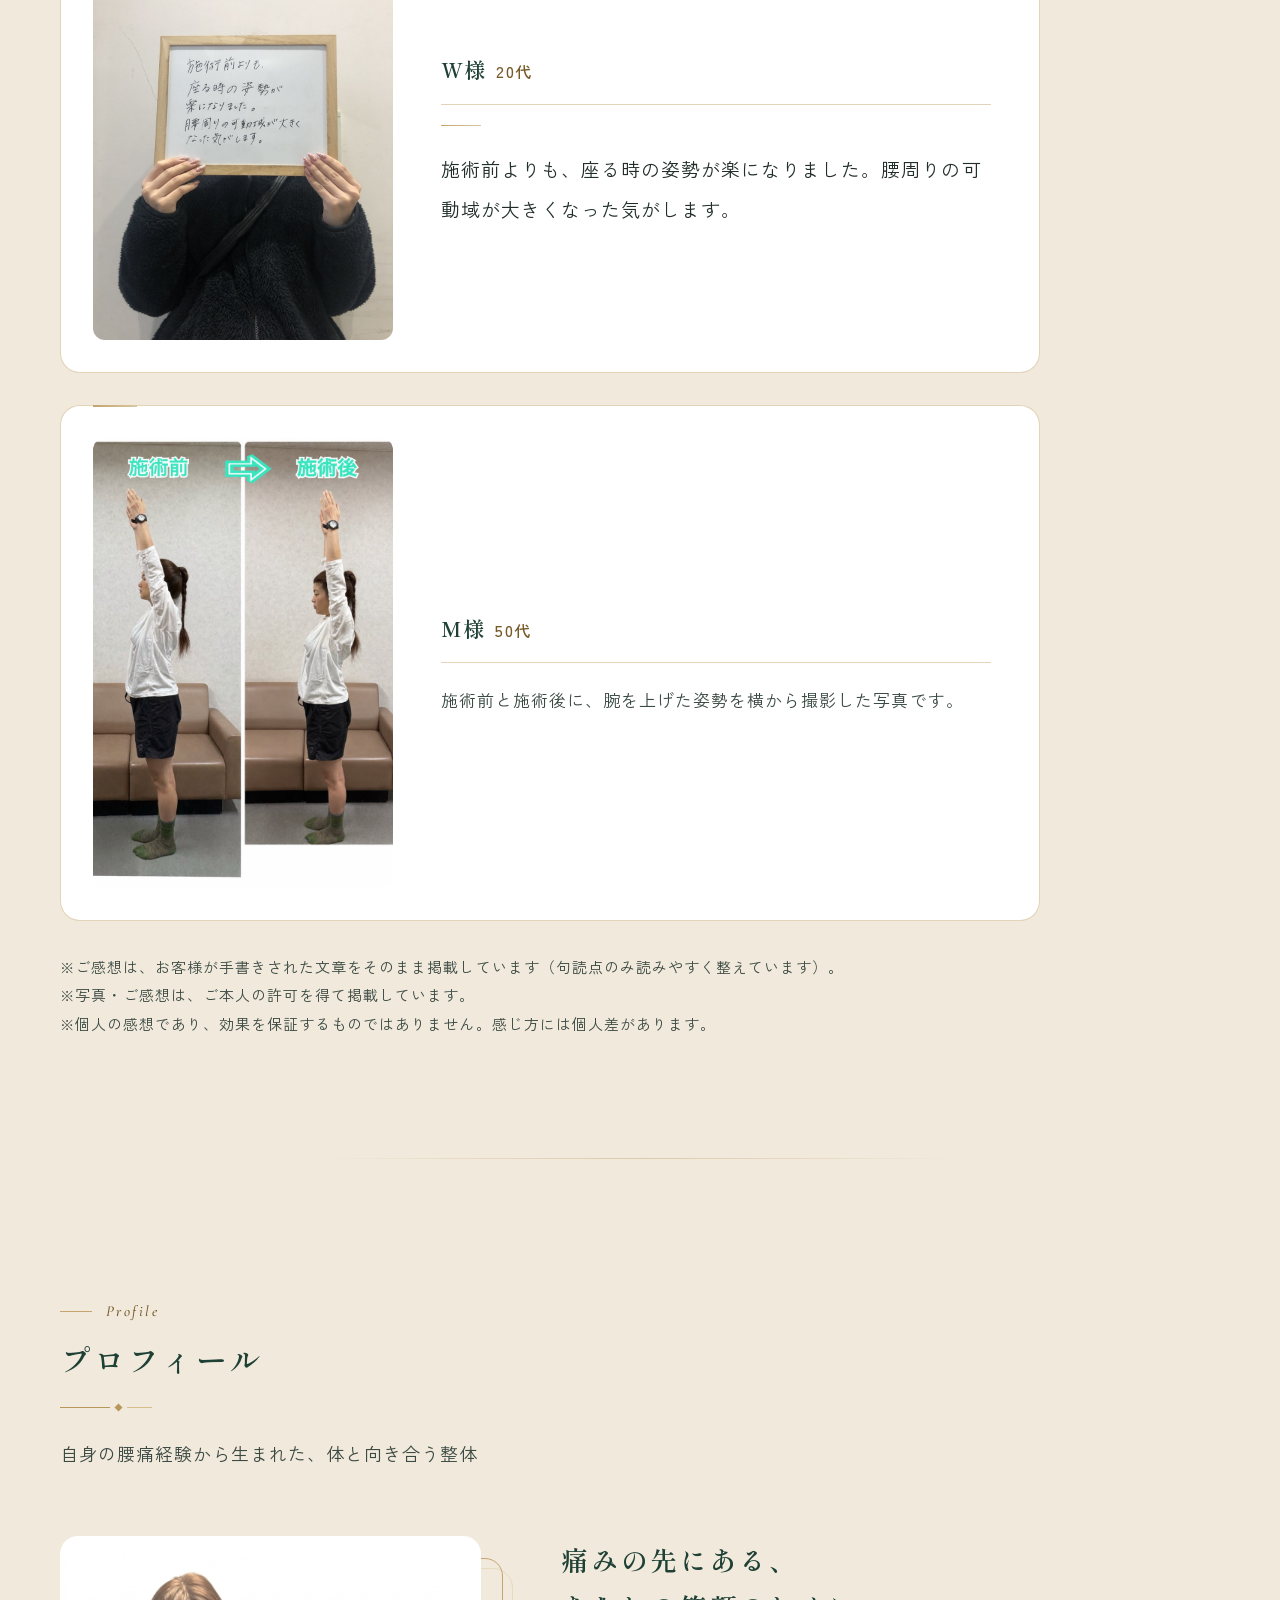
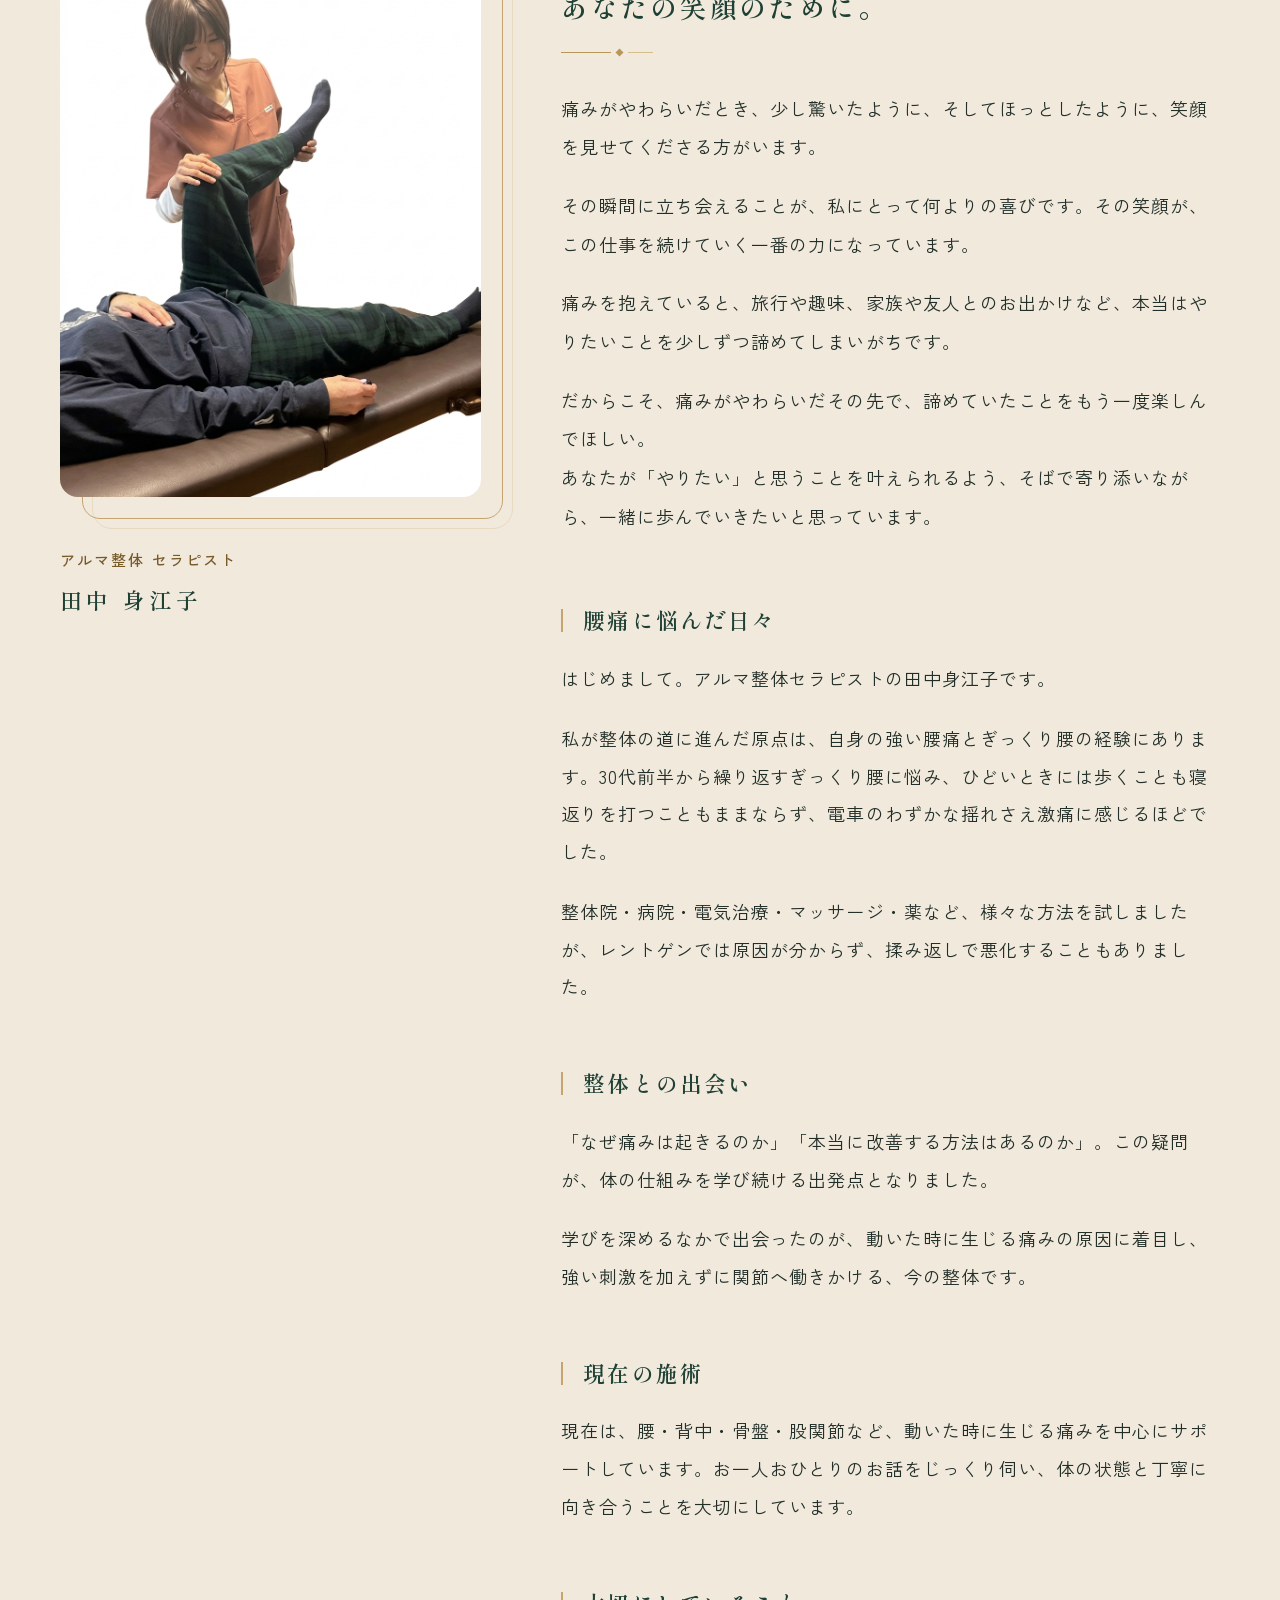
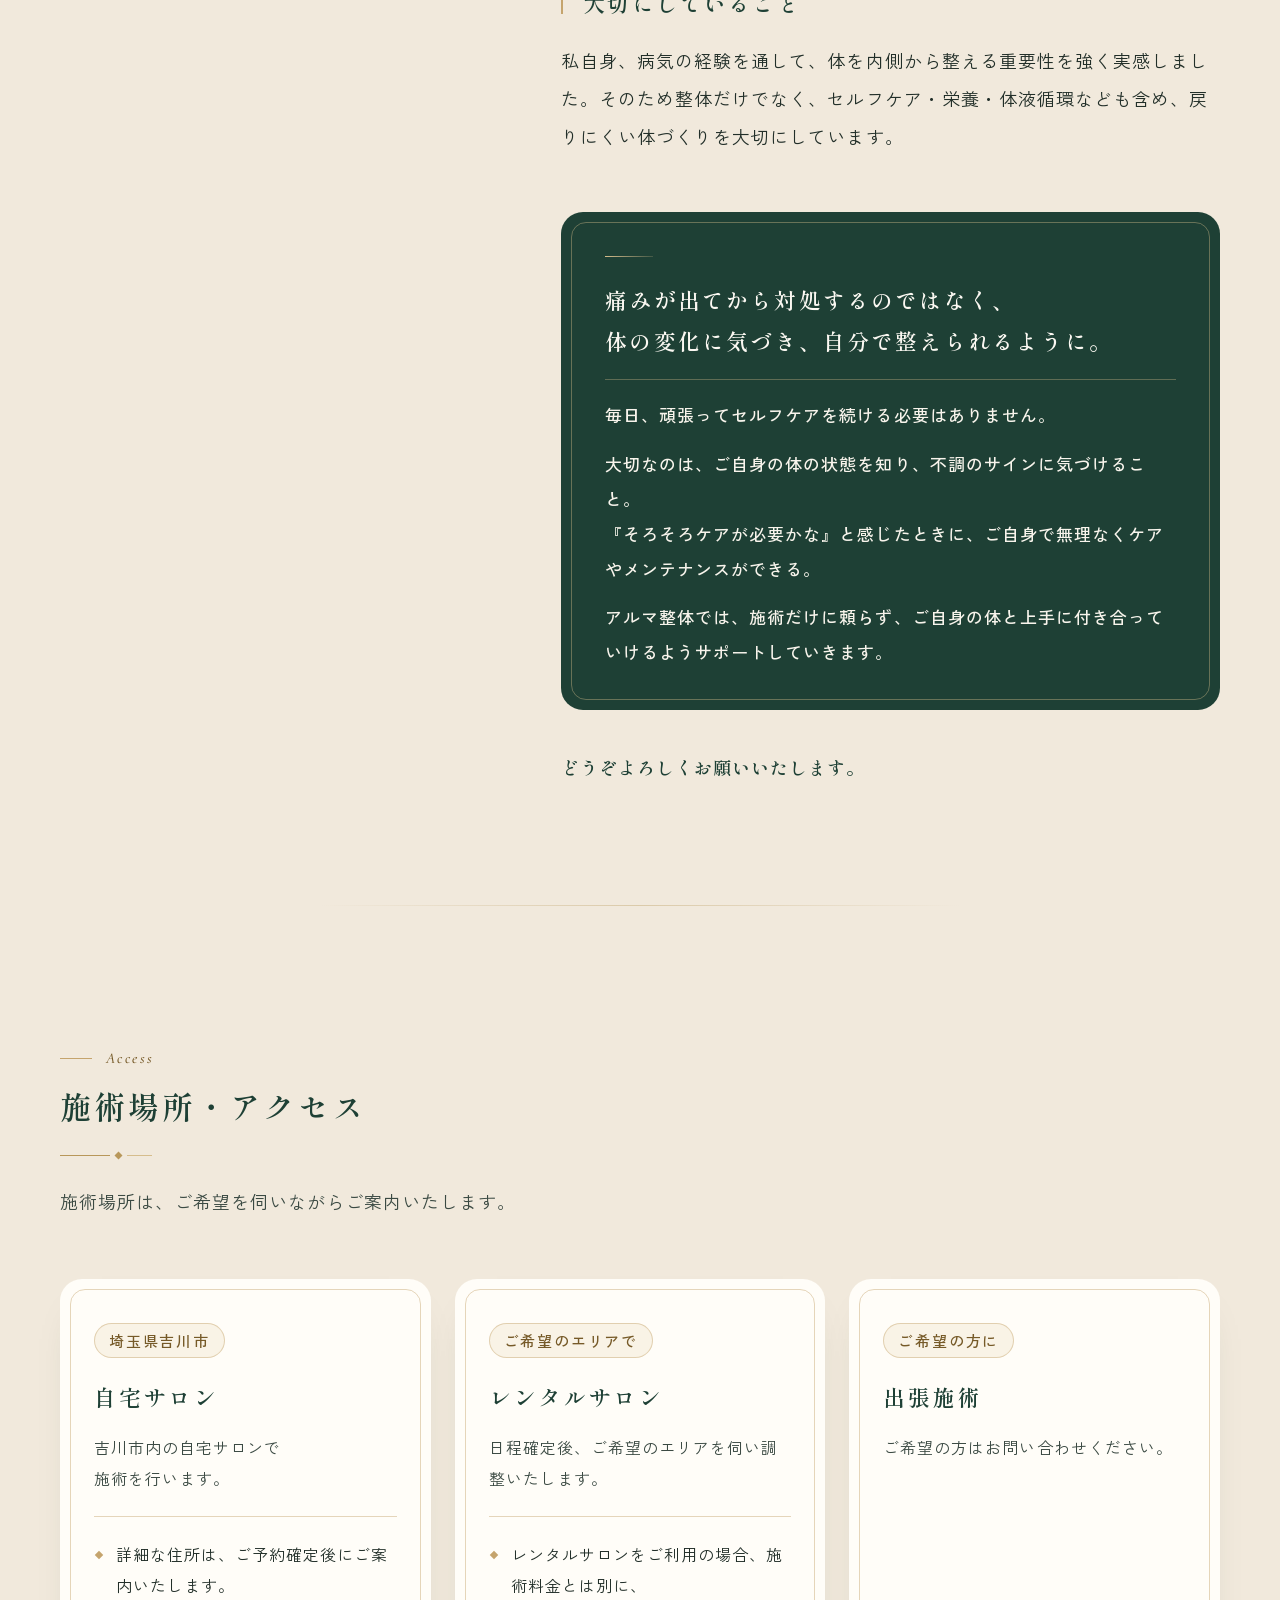
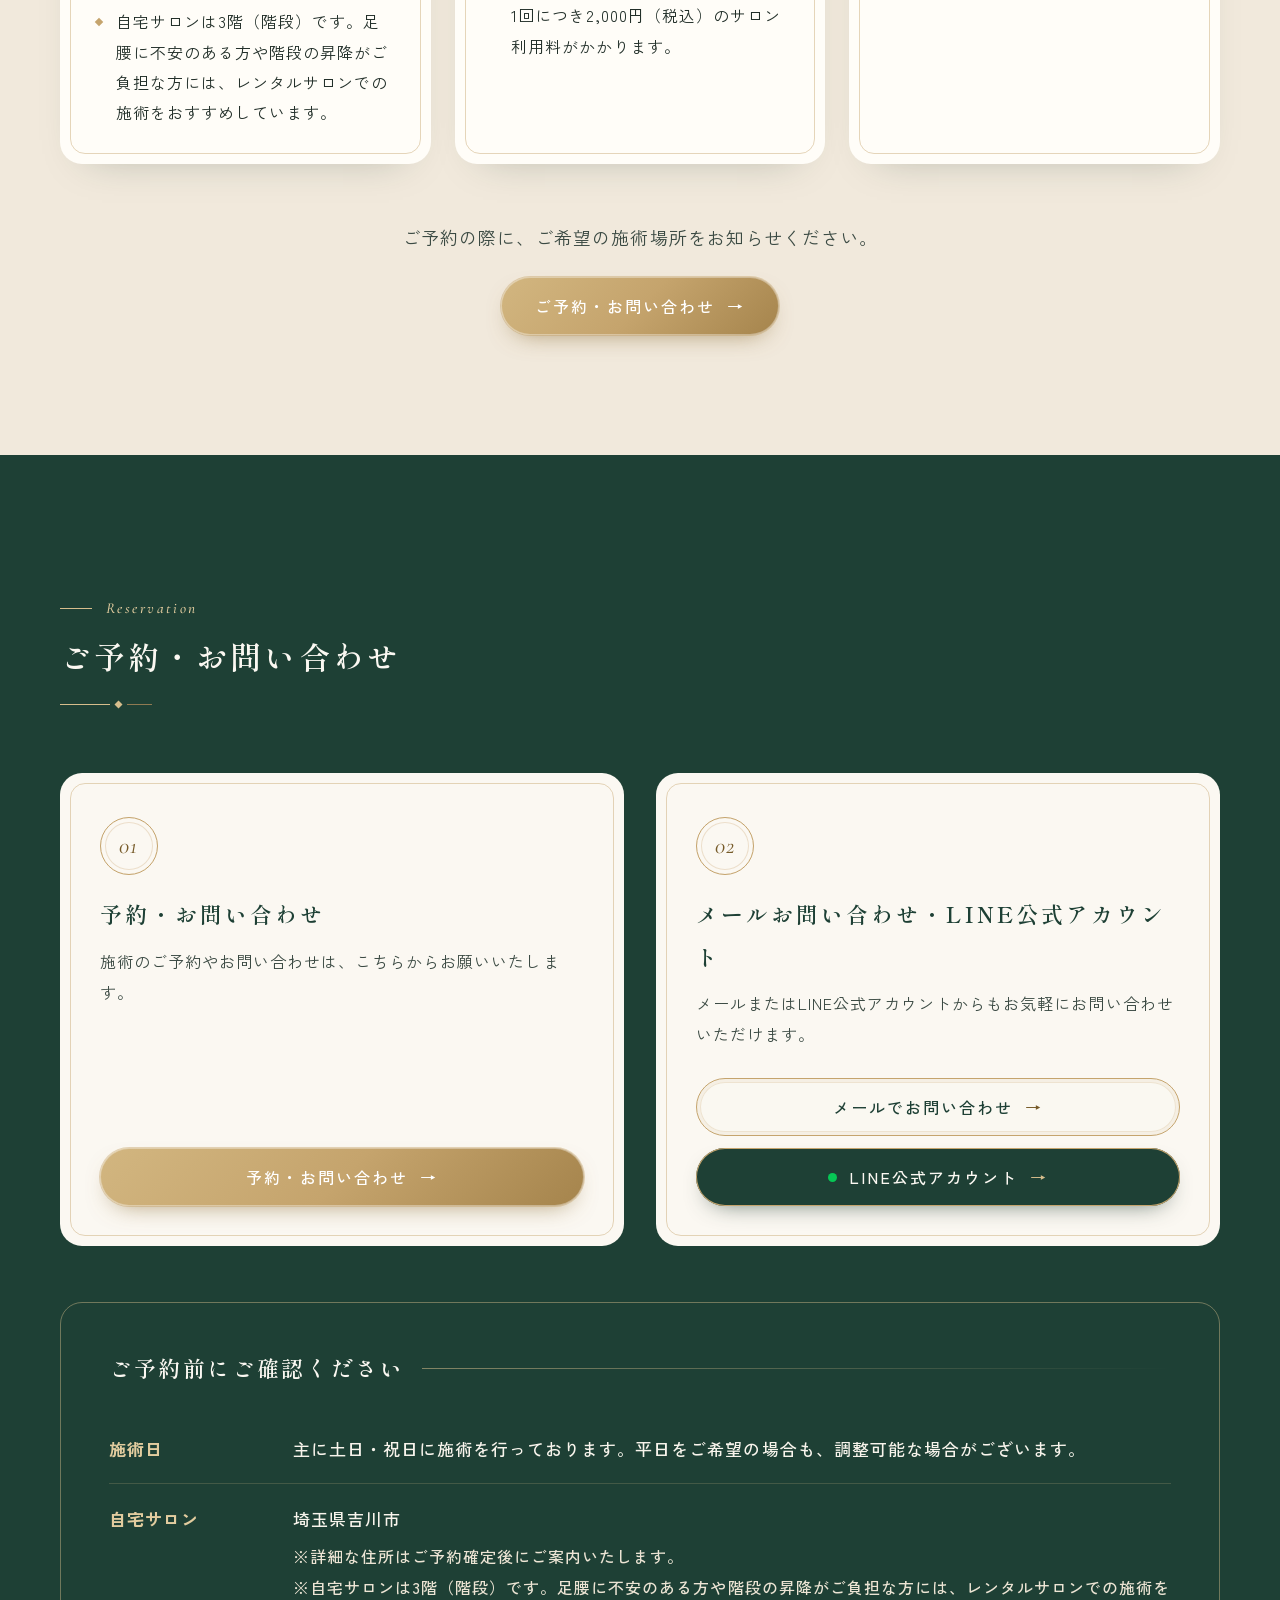
==== commit f8bd7d6e: "ホームページを最新版（v9）に更新：料金・特典・施術場所・配色を反映 - index.html を v9 に置き換え（タイトルを「アルマ整体」にし、「デザイン見本」の帯を削除） - style-v9." ====
--- a/index.html
+++ b/index.html
@@ -8,7 +8,7 @@
   <link rel="preconnect" href="https://fonts.googleapis.com">
   <link rel="preconnect" href="https://fonts.gstatic.com" crossorigin>
   <link href="https://fonts.googleapis.com/css2?family=Cormorant+Garamond:ital,wght@0,400;0,500;1,400;1,500&family=Shippori+Mincho:wght@500;600&family=Zen+Kaku+Gothic+New:wght@400;500;700&display=swap" rel="stylesheet">
-  <link rel="stylesheet" href="style-v8.css">
+  <link rel="stylesheet" href="style-v9.css">
 </head>
 <body>
 
@@ -25,12 +25,13 @@
 
       <nav class="global-nav" aria-label="メインメニュー">
         <ul>
-          <li><a href="#" class="nav-diag" data-link="diagnosis">無料からだチェック</a></li>
+          <li><a href="#" class="nav-diag" data-link="bodyCheck">無料からだチェック</a></li>
           <li><a href="#about">アルマ整体</a></li>
           <li><a href="#flow">施術プログラム</a></li>
           <li><a href="#menu">メニュー</a></li>
           <li><a href="#profile">プロフィール</a></li>
-          <li><a href="https://forms.gle/JCkZGnLkBEJnqaNr9" data-link="reservation" target="_blank" rel="noopener" class="nav-cta">予約</a></li>
+          <li><a href="#access">施術場所・アクセス</a></li>
+          <li><a href="https://forms.gle/JCkZGnLkBEJnqaNr9" data-link="reservationForm" target="_blank" rel="noopener" class="nav-cta">予約</a></li>
         </ul>
       </nav>
     </div>
@@ -43,6 +44,10 @@
       <div class="wrap hero-inner">
         <div class="hero-copy reveal">
           <p class="eyebrow">Gentle Body Care</p>
+          <p class="hero-area">
+            <span class="pin" aria-hidden="true"></span>
+            <a href="#access"><span class="nowrap-part">埼玉県吉川市</span><span class="sep" aria-hidden="true">｜</span><span class="nowrap-part">自宅サロン・レンタルサロン・出張施術</span></a>
+          </p>
           <h1 class="hero-title">
             <span class="line">痛みの原因が分からない</span><br>
             <span class="line accent">不調に悩むあなたへ</span>
@@ -55,17 +60,16 @@
 
           <div class="hero-check">
             <p class="check-label">まずは、<br class="sp-only">気軽にできるセルフチェックから</p>
-            <a href="#" class="btn btn-gold btn-check" data-link="diagnosis">
+            <a href="#" class="btn btn-gold btn-check" data-link="bodyCheck">
               無料からだチェックを始める <span class="arrow">→</span>
             </a>
             <ul class="check-points" aria-label="無料からだチェックの特長">
-              <li>約30秒</li>
               <li>無料</li>
               <li>スマートフォン対応</li>
             </ul>
           </div>
           <div class="hero-actions">
-            <a href="https://forms.gle/JCkZGnLkBEJnqaNr9" data-link="reservation" target="_blank" rel="noopener" class="btn btn-outline">
+            <a href="https://forms.gle/JCkZGnLkBEJnqaNr9" data-link="reservationForm" target="_blank" rel="noopener" class="btn btn-outline">
               ご予約・お問い合わせ <span class="arrow">→</span>
             </a>
           </div>
@@ -101,7 +105,7 @@
           <h2 class="section-title">こんなお悩み、<br>ありませんか？</h2>
           <p class="section-lead">
             原因不明の腰・背中・下半身の痛みに寄り添う整体です。<br>
-            首・肩・腕など上半身のお悩みを含め、全身のご相談にも対応しております。
+            首・肩・腕など、全身のご相談にも対応しています。
           </p>
         </div>
 
@@ -131,12 +135,11 @@
             <h3>ご相談の前に、<br>今の体の状態を<br class="sp-only">チェックしてみませんか？</h3>
             <p>いくつかの質問に答えるだけで、今のお体の傾向を手軽に振り返ることが<span class="nowrap-part">できます。</span></p>
             <ul class="check-points" aria-label="無料からだチェックの特長">
-              <li>約30秒</li>
               <li>無料</li>
               <li>スマートフォン対応</li>
             </ul>
           </div>
-          <a href="#" class="btn btn-gold btn-check" data-link="diagnosis">
+          <a href="#" class="btn btn-gold btn-check" data-link="bodyCheck">
             無料からだチェックを始める <span class="arrow">→</span>
           </a>
         </div>
@@ -159,8 +162,7 @@
           <div class="about-text reveal">
             <h3>ご自身の体の状態を知り、<br>無理なく整えていくことを<span class="nowrap-part">大切に。</span></h3>
             <p>
-              不調の原因は人それぞれ異なり、筋肉だけでなく姿勢の癖や体の使い方、
-              関節や筋肉、神経の働きなど様々な要素が関わっています。
+              不調の原因は人それぞれです。姿勢の癖や体の使い方、関節・筋肉・神経の働きなど、さまざまな要素が関わっています。
             </p>
             <p>
               そのため、体の状態を丁寧に確認しながら
@@ -177,7 +179,7 @@
           <article class="feature reveal">
             <span class="num">01</span>
             <h4>やさしく触れる整体</h4>
-            <p>強く押したり揉んだりせず、数秒やさしく触れるアプローチが特徴です。動いた時に生じる痛みの原因に着目した理論に基づき、関節へ適切に働きかけることで、体が本来の動きを取り戻すサポートを行います。</p>
+            <p>強く押したり揉んだりせず、数秒やさしく触れるアプローチが特徴です。動いた時に生じる痛みの原因に着目した理論に基づいて関節へ働きかけ、体が本来の動きを取り戻すサポートをします。</p>
           </article>
           <article class="feature reveal">
             <span class="num">02</span>
@@ -227,7 +229,7 @@
               <div>
                 <p class="step-when">初回<span>対面</span></p>
                 <h3>状態の確認と関節へのアプローチ</h3>
-                <p>現在の痛みや動きの状態をヒアリングし、手で触れての確認や動作チェックを行います。そのうえで、強く押したり揉んだりしない、やさしく触れる施術で関節へ働きかけます。施術後は、お体の状態を分かりやすくご説明します。</p>
+                <p>痛みや動きの状態を伺い、手で触れての確認と動作チェックを行います。そのうえで、やさしく触れる施術で関節へ働きかけ、施術後にお体の状態をご説明します。</p>
               </div>
             </li>
             <li class="flow-step reveal">
@@ -243,8 +245,8 @@
               <span class="step-num">03</span>
               <div>
                 <p class="step-when">3回目以降<span>必要な方に</span></p>
-                <h3>継続プログラムのご提案</h3>
-                <p>継続したケアが必要な方には、対面での施術とZoomを組み合わせた継続プログラムをご提案します。ご希望やご都合をお伺いしたうえでご案内しますので、無理にお勧めすることはありません。</p>
+                <h3>3回目以降のケア</h3>
+                <p>継続したケアが必要な方には、対面とZoomのメニューをご提案します。ご希望やご都合を伺ったうえでご案内し、無理にお勧めすることはありません。</p>
               </div>
             </li>
           </ol>
@@ -262,12 +264,15 @@
           <p class="section-lead">
             お一人おひとりの状態に合わせて、無理のない来院ペースをご提案します。
           </p>
-        </div>
+          <p class="section-lead menu-payment"><span class="nowrap-part">料金はすべて税込・都度払いです。</span><span class="nowrap-part">回数契約は不要。</span><span class="nowrap-part">1回ずつご利用いただけます。</span></p>
+        </div>
+
+        <p class="monitor-banner reveal"><span class="monitor-banner-title">オープニングモニター募集</span><span class="monitor-banner-text">募集開始から6か月間限定</span></p>
 
         <div class="menu-cards">
           <article class="menu-card reveal">
             <span class="tag">はじめての方</span>
-            <h3>初回施術</h3>
+            <h3>初回カウンセリング<span class="nowrap">＋施術</span></h3>
             <p>痛みの原因に着目し、お体の状態を丁寧に確認したうえで施術を行います。</p>
             <ul>
               <li>ヒアリング・手で触れての状態確認</li>
@@ -275,9 +280,13 @@
               <li>やさしく触れる、関節へのアプローチ</li>
               <li>施術後の状態のご説明</li>
             </ul>
-            <div class="price-box">
-              <div class="label">料金</div>
-              <div class="value">ただいま準備中です</div>
+            <div class="price-box price-table">
+              <div class="label">料金（税込）</div>
+              <dl class="price-item">
+                <dt><span class="price-name">初回カウンセリング＋施術</span><span class="price-time">対面60分</span></dt>
+                <dd><span class="price-kind">通常</span><span class="price-yen">15,000円</span></dd>
+                <dd class="is-monitor"><span class="price-kind">モニター</span><span class="price-yen">7,000円</span></dd>
+              </dl>
             </div>
           </article>
 
@@ -288,59 +297,126 @@
             <ul>
               <li>対面での再チェック・動作チェック</li>
               <li>再発予防のためのセルフケアのお伝え</li>
-              <li>痛みが残っている場合は、状態に応じて筋肉を緩める施術や筋肉の働きを促すアプローチ</li>
+              <li>痛みが残っている場合は、状態に応じて筋肉を緩める施術や、筋肉の働きを促すアプローチ</li>
             </ul>
-            <div class="price-box">
-              <div class="label">料金</div>
-              <div class="value">ただいま準備中です</div>
+            <div class="price-box price-table">
+              <div class="label">料金（税込）</div>
+              <dl class="price-item">
+                <dt><span class="price-name">再評価＋セルフケア指導</span><span class="price-time">対面60分</span></dt>
+                <dd><span class="price-kind">通常</span><span class="price-yen">5,000円</span></dd>
+                <dd class="is-monitor"><span class="price-kind">モニター</span><span class="price-yen">3,000円</span></dd>
+              </dl>
+              <dl class="price-item">
+                <dt><span class="price-name">再評価＋施術</span><span class="price-time">対面60分</span></dt>
+                <dd><span class="price-kind">通常</span><span class="price-yen">15,000円</span></dd>
+                <dd class="is-monitor"><span class="price-kind">モニター</span><span class="price-yen">7,000円</span></dd>
+              </dl>
+              <p class="price-note">※当日のお体の状態を確認し、どちらになるかをご説明してから行います。</p>
             </div>
           </article>
 
           <article class="menu-card reveal">
             <span class="tag">3回目以降・必要な方に</span>
-            <h3>継続プログラム</h3>
+            <h3>3回目以降のケア</h3>
             <p>継続したケアが必要な方に、ご希望やご都合をお伺いしたうえでご提案します。</p>
             <ul>
-              <li>対面での施術とZoomを組み合わせたプログラム</li>
+              <li>お身体の状態に合わせて、必要な施術やセルフケアをご提案します。</li>
               <li>お体の状態やご都合に合わせたペースのご相談</li>
             </ul>
-            <div class="price-box">
-              <div class="label">料金</div>
-              <div class="value">ただいま準備中です</div>
-            </div>
-          </article>
+            <details class="price-more">
+              <summary><span class="price-more-open">詳しい料金を見る</span><span class="price-more-close">料金を閉じる</span></summary>
+            <div class="price-box price-table">
+              <div class="label">料金（税込）</div>
+              <dl class="price-item">
+                <dt><span class="price-name">対面セルフケア指導</span><span class="price-time">60分</span></dt>
+                <dd><span class="price-kind">通常</span><span class="price-yen">5,000円</span></dd>
+                <dd class="is-monitor"><span class="price-kind">モニター</span><span class="price-yen">3,000円</span></dd>
+              </dl>
+              <dl class="price-item">
+                <dt><span class="price-name">Zoomセルフケア指導</span><span class="price-time">30〜60分</span></dt>
+                <dd><span class="price-kind">通常</span><span class="price-yen">3,000円</span></dd>
+                <dd class="is-monitor"><span class="price-kind">モニター</span><span class="price-yen">2,000円</span></dd>
+              </dl>
+              <dl class="price-item">
+                <dt><span class="price-name">対面施術＋セルフケア</span><span class="price-time">60分</span></dt>
+                <dd><span class="price-kind">通常</span><span class="price-yen">15,000円</span></dd>
+                <dd class="is-monitor"><span class="price-kind">モニター</span><span class="price-yen">7,000円</span></dd>
+              </dl>
+              <dl class="price-item">
+                <dt><span class="price-name">対面施術＋最終確認</span><span class="price-time">60分</span></dt>
+                <dd><span class="price-kind">通常</span><span class="price-yen">15,000円</span></dd>
+                <dd class="is-monitor"><span class="price-kind">モニター</span><span class="price-yen">7,000円</span></dd>
+              </dl>
+            </div>
+            </details>
+          </article>
+        </div>
+
+        <p class="menu-flow-link reveal">施術の流れについては、<a href="#flow">施術プログラム</a><span class="nowrap-part">をご覧ください。</span></p>
+
+        <div class="salon-fee reveal">
+          <h3 class="salon-fee-title">レンタルサロンをご利用の場合</h3>
+          <p><span class="ph">対面施術で</span><span class="ph">レンタルサロンを</span><span class="ph">利用する場合、</span><span class="ph">施術料金とは別に、</span><strong>1回につき2,000円（税込）</strong><span class="ph">をいただきます。</span></p>
+          <p class="salon-fee-total"><span class="ph">合計金額は</span><span class="ph">ご予約確定前に</span><span class="ph">ご案内します。</span></p>
+          <p class="salon-fee-example">料金の例：初回・モニター価格 7,000円 − 紹介特典 1,000円 ＝ 施術料金 6,000円<br>（レンタルサロンをご利用の場合は、別途2,000円）</p>
         </div>
 
         <div class="specials reveal">
           <div class="specials-head">特別なご案内</div>
           <div class="specials-grid">
             <article class="special">
-              <div class="kicker">人数限定</div>
-              <h4>デモ価格（先着30名様）</h4>
-              <p>施術内容は通常と同等です。施術品質向上へのご協力をお願いする特別価格です。</p>
-              <span class="pending">価格は準備中</span>
+              <div class="kicker">募集開始から6か月間</div>
+              <h4>オープニングモニター</h4>
+              <div class="special-big">
+                <p class="special-figure">初回〜7回目</p>
+                <p class="special-sub">モニター価格</p>
+              </div>
+              <ul class="special-points">
+                <li>募集期間中にお申し込みいただいた方が対象</li>
+                <li>8回目以降は通常料金</li>
+                <li>継続契約は不要（すべて都度払い）</li>
+              </ul>
             </article>
             <article class="special">
               <div class="kicker">ご紹介</div>
-              <h4>紹介特典</h4>
-              <p>ご家族やご友人をご紹介いただいた方への特典をご用意する予定です。</p>
-              <span class="pending">詳細は準備中</span>
+              <h4>ご紹介特典</h4>
+              <div class="special-big">
+                <p class="special-figure">1,000円OFF</p>
+                <p class="special-sub">紹介した方も、紹介された方も</p>
+              </div>
+              <ul class="special-points">
+                <li>紹介された方：初回に適用</li>
+                <li>紹介した方：ご紹介先の方の初回来院を確認後、次回来院時に適用</li>
+                <li>新しいご紹介ごとに適用</li>
+              </ul>
             </article>
             <article class="special">
               <div class="kicker">ご感想</div>
-              <h4>口コミクーポン</h4>
-              <p>ご感想の掲載にご協力いただける方への割引です。ご協力は完全任意です。</p>
-              <span class="pending">内容は準備中</span>
+              <h4>ご感想特典</h4>
+              <div class="special-big">
+                <p class="special-sub">ご感想のSNS掲載で、</p>
+                <p class="special-figure"><span class="special-pre">次回</span>500円OFF</p>
+              </div>
+              <div class="special-big special-big-next">
+                <p class="special-sub">ご感想＋お顔写真のSNS掲載で、</p>
+                <p class="special-figure"><span class="special-pre">次回</span>1,500円OFF</p>
+              </div>
+              <ul class="special-points">
+                <li>2つの特典は併用できません。</li>
+                <li>ご感想のSNS掲載ごとに、<span class="nowrap-part">次回も割引</span><span class="nowrap-part">（同じご感想は1回限り）</span></li>
+              </ul>
+              <p class="special-note special-consent">※掲載は任意です。掲載内容は事前にご確認いただき、ご本人の同意をいただきます。</p>
             </article>
           </div>
         </div>
 
         <ul class="menu-notes">
+          <li>※モニター価格・紹介特典・ご感想特典は併用できます（ご感想特典の2種類どうしは併用できません）。</li>
           <li>※当院の施術は医療行為ではありません。感じ方には個人差があります。</li>
         </ul>
 
         <div class="menu-cta reveal">
-          <a href="https://forms.gle/JCkZGnLkBEJnqaNr9" data-link="reservation" target="_blank" rel="noopener" class="btn btn-gold">ご予約・お問い合わせ <span class="arrow">→</span></a>
+          <a href="https://forms.gle/JCkZGnLkBEJnqaNr9" data-link="reservationForm" target="_blank" rel="noopener" class="btn btn-gold">ご予約・お問い合わせ <span class="arrow">→</span></a>
         </div>
       </div>
     </section>
@@ -433,6 +509,18 @@
               <p>だからこそ、痛みがやわらいだその先で、諦めていたことをもう一度楽しんでほしい。<br>あなたが「やりたい」と思うことを叶えられるよう、そばで寄り添いながら、一緒に歩んでいきたいと思っています。</p>
             </div>
 
+            <!-- スマートフォン用の短い紹介（PCでは表示しない。全文は下の元の文章） -->
+            <div class="profile-summary">
+              <div class="summary-item">
+                <h3>整体を始めたきっかけ</h3>
+                <p>30代前半から繰り返すぎっくり腰に悩み、様々な方法を試しても原因が分からなかった経験から、「なぜ痛みは起きるのか」を学び始めたことが原点です。</p>
+              </div>
+              <div class="summary-item">
+                <h3>大切にしていること</h3>
+                <p>整体だけでなく、セルフケア・栄養・体液循環なども含め、戻りにくい体づくりを大切にしています。</p>
+              </div>
+            </div>
+
             <div class="profile-text reveal">
               <h3>腰痛に悩んだ日々</h3>
               <p>はじめまして。アルマ整体セラピストの<span class="name-nowrap">田中身江子</span>です。</p>
@@ -466,7 +554,53 @@
             </blockquote>
 
             <p class="profile-sign reveal">どうぞよろしくお願いいたします。</p>
-          </div>
+
+            <!-- スマートフォン用：全文の開閉ボタン（PCでは表示しない） -->
+            <button type="button" class="profile-more-btn" aria-expanded="false">続きを読む</button>
+          </div>
+        </div>
+      </div>
+    </section>
+
+    <!-- ================= 施術場所・アクセス ================= -->
+    <section class="access" id="access">
+      <div class="wrap">
+        <div class="access-head reveal">
+          <p class="eyebrow">Access</p>
+          <h2 class="section-title">施術場所・アクセス</h2>
+          <p class="section-lead">施術場所は、ご希望を伺いながら<span class="nowrap-part">ご案内いたします。</span></p>
+        </div>
+
+        <div class="access-cards">
+          <article class="menu-card access-card reveal">
+            <span class="tag">埼玉県吉川市</span>
+            <h3>自宅サロン</h3>
+            <p>吉川市内の自宅サロンで<span class="nowrap-part">施術を行います。</span></p>
+            <ul>
+              <li>詳細な住所は、ご予約確定後にご案内いたします。</li>
+              <li>自宅サロンは3階（階段）です。足腰に不安のある方や階段の昇降がご負担な方には、レンタルサロンでの施術をおすすめしています。</li>
+            </ul>
+          </article>
+
+          <article class="menu-card access-card reveal">
+            <span class="tag">ご希望のエリアで</span>
+            <h3>レンタルサロン</h3>
+            <p>日程確定後、ご希望のエリアを伺い調整いたします。</p>
+            <ul>
+              <li>レンタルサロンをご利用の場合、施術料金とは別に、<span class="nowrap-part">1回につき2,000円（税込）</span>のサロン利用料がかかります。</li>
+            </ul>
+          </article>
+
+          <article class="menu-card access-card reveal">
+            <span class="tag">ご希望の方に</span>
+            <h3>出張施術</h3>
+            <p>ご希望の方はお問い合わせください。</p>
+          </article>
+        </div>
+
+        <div class="access-cta reveal">
+          <p>ご予約の際に、ご希望の施術場所をお知らせください。</p>
+          <a href="https://forms.gle/JCkZGnLkBEJnqaNr9" data-link="reservationForm" target="_blank" rel="noopener" class="btn btn-gold">ご予約・お問い合わせ <span class="arrow">→</span></a>
         </div>
       </div>
     </section>
@@ -484,7 +618,7 @@
             <span class="step-num">01</span>
             <h3>予約・お問い合わせ</h3>
             <p>施術のご予約やお問い合わせは、こちらからお願いいたします。</p>
-            <a href="https://forms.gle/JCkZGnLkBEJnqaNr9" data-link="reservation" target="_blank" rel="noopener" class="btn btn-gold">予約・お問い合わせ <span class="arrow">→</span></a>
+            <a href="https://forms.gle/JCkZGnLkBEJnqaNr9" data-link="reservationForm" target="_blank" rel="noopener" class="btn btn-gold">予約・お問い合わせ <span class="arrow">→</span></a>
           </div>
           <div class="reserve-card reveal">
             <span class="step-num">02</span>
@@ -506,11 +640,11 @@
             </div>
             <div>
               <dt>自宅サロン</dt>
-              <dd>埼玉県吉川市<br><small>※詳細な住所はご予約確定後にご案内いたします。<br>※自宅サロンは3階（階段）となります。足腰に不安のある方や階段の昇降がご負担な方には、レンタルサロンでの施術をおすすめしております。</small></dd>
+              <dd>埼玉県吉川市<br><small>※詳細な住所はご予約確定後にご案内いたします。<br>※自宅サロンは3階（階段）です。足腰に不安のある方や階段の昇降がご負担な方には、レンタルサロンでの施術をおすすめしています。</small></dd>
             </div>
             <div>
               <dt>レンタルサロン</dt>
-              <dd>日程確定後、ご希望のエリアを伺い調整いたします。<br><small>※別途サロン利用料がかかります。金額はお問い合わせください。</small></dd>
+              <dd>日程確定後、ご希望のエリアを伺い調整いたします。<br><small>※レンタルサロンをご利用の場合、施術料金とは別に、<span class="nowrap-part">1回につき2,000円（税込）</span><span class="nowrap-part">がかかります。</span></small></dd>
             </div>
             <div>
               <dt>出張施術</dt>
@@ -531,16 +665,17 @@
         <a href="#menu">メニュー</a>
         <a href="#voices">お客様の声</a>
         <a href="#profile">プロフィール</a>
-        <a href="https://forms.gle/JCkZGnLkBEJnqaNr9" data-link="reservation" target="_blank" rel="noopener">ご予約・お問い合わせ</a>
+        <a href="#access">施術場所・アクセス</a>
+        <a href="https://forms.gle/JCkZGnLkBEJnqaNr9" data-link="reservationForm" target="_blank" rel="noopener">ご予約・お問い合わせ</a>
       </nav>
-      <p>※当院の施術は医療行為ではありません。効果には個人差があります。</p>
+      <p>※当院の施術は医療行為ではありません。感じ方には個人差があります。</p>
       <p>&copy; Alma Body Care</p>
     </div>
   </footer>
 
   <!-- スマートフォン用：画面下に固定するご予約ボタン -->
   <div class="mobile-cta">
-    <a href="https://forms.gle/JCkZGnLkBEJnqaNr9" data-link="reservation" target="_blank" rel="noopener">ご予約・お問い合わせ</a>
+    <a href="https://forms.gle/JCkZGnLkBEJnqaNr9" data-link="reservationForm" target="_blank" rel="noopener">ご予約・お問い合わせ</a>
     <a href="#" data-link="email">メール</a>
   </div>
 
@@ -592,6 +727,23 @@
         });
       });
 
+      // プロフィール：スマートフォンでは短い紹介＋「続きを読む」で全文を開閉
+      // （JavaScriptが動かない環境では、従来どおり全文が表示されます）
+      var profileMain = document.querySelector('.profile-main');
+      var moreBtn = document.querySelector('.profile-more-btn');
+      if (profileMain && moreBtn) {
+        profileMain.classList.add('is-collapsible');
+        moreBtn.addEventListener('click', function () {
+          var open = profileMain.classList.toggle('is-open');
+          moreBtn.setAttribute('aria-expanded', open);
+          moreBtn.textContent = open ? '閉じる' : '続きを読む';
+          if (!open) {
+            // 閉じたときは、プロフィールの位置まで戻す
+            document.getElementById('profile').scrollIntoView({ behavior: 'smooth' });
+          }
+        });
+      }
+
       // スクロールでふわっと表示
       var items = document.querySelectorAll('.reveal');
       if ('IntersectionObserver' in window) {
--- a/style-v9.css
+++ b/style-v9.css
@@ -0,0 +1,3085 @@
+/* ============================================================
+   アルマ整体 デザイン見本 v9 — スタイル（v8 に「施術場所・アクセス」の案内を追加した版）
+   v1 からの変更点
+   ・ゴールドを見出しの飾り・細いライン・ボタンに控えめに追加
+   ・文字の役割ごとに「字体・大きさ・太さ」を統一（下の文字ルール参照）
+   ・英字の飾りはセクション見出しの上だけに整理
+   ============================================================ */
+
+:root {
+  /* ---- 色 ---- */
+  --green-900: #1a3128;
+  --green-800: #1f3a2e;
+  --green-600: #3e5c4a;
+  --green-100: #dfe7e0;
+  --beige-50:  #fbf8f2;
+  --beige-100: #f5efe4;
+  --beige-200: #ece2d1;
+  --beige-300: #dccdb4;
+  --gold:      #b8975a;
+  --gold-light:#d6bd8c;
+  --gold-deep: #8f7038;   /* 小さめの文字に使う、読みやすい濃いゴールド */
+  --gold-line: rgba(184, 151, 90, .45);
+  --gold-soft: rgba(214, 189, 140, .16);
+  --gold-grad: linear-gradient(135deg, #cfb27a 0%, #b8975a 50%, #9c7c43 100%);
+  --sage:      #7fa39a;
+  --ink:       #2b3a33;
+  --ink-soft:  #56665e;
+
+  /* ---- 字体 ---- */
+  --font-serif: "Shippori Mincho", "Yu Mincho", "YuMincho", serif;          /* 見出し */
+  --font-sans:  "Zen Kaku Gothic New", "Hiragino Sans", "Yu Gothic", sans-serif; /* 本文・ボタン */
+  --font-en:    "Cormorant Garamond", serif;                                /* 英字の飾り（少しだけ） */
+
+  /* ---- 文字ルール（役割ごとに統一） ----
+     見出し：明朝体・太さ600
+       display … ファーストビューの大見出し
+       h2      … 各セクションの見出し
+       h3      … セクション内の小見出し・カードの名前
+       h4      … 特長カードなどの見出し
+     本文・ボタン：ゴシック体
+       lead    … 見出しの下の導入文（400）
+       body    … 本文（400）
+       small   … カード内の説明・補足（400）
+       caption … 注記・タグ（400〜500）
+       button  … ボタン・ナビゲーション（500） */
+  --fs-display: clamp(1.75rem, 3.1vw, 2.6rem);
+  --fs-h2:      clamp(1.55rem, 2.4vw, 2.1rem);
+  --fs-h3:      clamp(1.22rem, 1.7vw, 1.42rem);
+  --fs-h4:      1.14rem;
+  --fs-lead:    1.05rem;
+  --fs-body:    1rem;
+  --fs-small:   .92rem;
+  --fs-caption: .82rem;
+  --fs-button:  .95rem;
+  --fs-eyebrow: .95rem;
+
+  --wrap: 1160px;
+  --header-h: 84px;
+}
+
+*,
+*::before,
+*::after { box-sizing: border-box; }
+
+html { scroll-behavior: smooth; scroll-padding-top: var(--header-h); }
+
+body {
+  margin: 0;
+  background: var(--beige-100);
+  color: var(--ink);
+  font-family: var(--font-sans);
+  font-size: var(--fs-body);
+  font-weight: 400;
+  line-height: 2;
+  letter-spacing: .06em;
+  -webkit-font-smoothing: antialiased;
+  -webkit-text-size-adjust: 100%;
+}
+
+img { max-width: 100%; display: block; }
+a { color: inherit; text-decoration: none; }
+
+.wrap { width: min(var(--wrap), 100% - 48px); margin-inline: auto; }
+
+/* ---------- 文字の共通ルール ---------- */
+
+h1, h2, h3, h4 {
+  font-family: var(--font-serif);
+  font-weight: 600;
+  color: var(--green-800);
+}
+
+/* 英字の小さな飾り（セクション見出しの上だけ） */
+.eyebrow {
+  display: inline-flex;
+  align-items: center;
+  gap: 14px;
+  margin: 0;
+  font-family: var(--font-en);
+  font-style: italic;
+  font-weight: 500;
+  font-size: var(--fs-eyebrow);
+  line-height: 1.4;
+  letter-spacing: .16em;
+  color: var(--gold-deep);
+}
+.eyebrow::before {
+  content: "";
+  width: 32px;
+  height: 1px;
+  background: var(--gold);
+}
+
+/* セクション見出し＋ゴールドの飾りライン */
+.section-title {
+  margin: 12px 0 0;
+  font-size: var(--fs-h2);
+  line-height: 1.6;
+  letter-spacing: .1em;
+}
+.section-title::after {
+  content: "";
+  display: block;
+  width: 64px;
+  height: 7px;
+  margin-top: 20px;
+  background:
+    linear-gradient(var(--gold), var(--gold)) left center / 100% 1px no-repeat,
+    radial-gradient(circle, var(--gold) 0 2.5px, transparent 3px) left center / 7px 7px no-repeat;
+}
+
+.section-lead {
+  margin: 24px 0 0;
+  font-size: var(--fs-lead);
+  color: var(--ink-soft);
+}
+
+/* ---------- ボタン ---------- */
+
+.btn {
+  display: inline-flex;
+  align-items: center;
+  justify-content: center;
+  gap: 12px;
+  min-height: 58px;
+  padding: 0 34px;
+  border-radius: 999px;
+  font-family: var(--font-sans);
+  font-size: var(--fs-button);
+  font-weight: 500;
+  letter-spacing: .12em;
+  line-height: 1.5;
+  transition: background .3s, color .3s, border-color .3s, transform .3s, box-shadow .3s;
+  cursor: pointer;
+}
+.btn:hover { transform: translateY(-2px); }
+.btn .arrow { font-size: 1rem; }
+
+.btn-gold {
+  background: var(--gold-grad);
+  color: #fff;
+  box-shadow:
+    inset 0 0 0 1px rgba(255, 255, 255, .28),
+    0 10px 24px -12px rgba(143, 112, 56, .75);
+}
+.btn-gold:hover { box-shadow: inset 0 0 0 1px rgba(255, 255, 255, .4), 0 14px 28px -12px rgba(143, 112, 56, .85); }
+
+.btn-outline {
+  border: 1px solid var(--gold);
+  color: var(--green-800);
+  background: rgba(251, 248, 242, .6);
+}
+.btn-outline .arrow { color: var(--gold-deep); }
+.btn-outline:hover { background: var(--green-800); border-color: var(--green-800); color: var(--beige-50); }
+.btn-outline:hover .arrow { color: var(--gold-light); }
+
+/* ---------- ヘッダー ---------- */
+
+.site-header {
+  position: fixed;
+  inset: 0 0 auto 0;
+  z-index: 50;
+  height: var(--header-h);
+  background: rgba(245, 239, 228, .9);
+  backdrop-filter: blur(10px);
+}
+.site-header::after {
+  content: "";
+  position: absolute;
+  left: 0;
+  right: 0;
+  bottom: 0;
+  height: 1px;
+  background: linear-gradient(90deg, transparent, var(--gold) 20%, var(--gold) 80%, transparent);
+  opacity: .55;
+}
+
+.header-inner {
+  height: 100%;
+  display: flex;
+  align-items: center;
+  justify-content: space-between;
+  gap: 24px;
+}
+
+.brand {
+  display: flex;
+  align-items: center;
+  gap: 14px;
+}
+.brand img {
+  width: 58px;
+  height: auto;
+  mix-blend-mode: multiply; /* ロゴの白背景をベージュになじませる（画像自体は無加工） */
+}
+.brand .brand-logo {          /* 背景を透過したロゴ（文字入り） */
+  width: auto;
+  height: 62px;
+  mix-blend-mode: normal;
+}
+.brand-text { line-height: 1.3; }
+.brand-name {
+  display: block;
+  font-family: var(--font-serif);
+  font-weight: 600;
+  font-size: 1.28rem;
+  letter-spacing: .2em;
+  color: var(--green-800);
+}
+.brand-en {
+  display: block;
+  margin-top: 2px;
+  font-family: var(--font-en);
+  font-weight: 500;
+  font-size: .74rem;
+  letter-spacing: .3em;
+  color: var(--gold-deep);
+}
+
+.global-nav ul {
+  display: flex;
+  align-items: center;
+  gap: 4px;
+  margin: 0;
+  padding: 0;
+  list-style: none;
+}
+.global-nav a {
+  display: block;
+  padding: 8px 14px;
+  font-size: .9rem;
+  font-weight: 500;
+  letter-spacing: .1em;
+  color: var(--green-800);
+  position: relative;
+}
+.global-nav a:not(.nav-cta)::after {
+  content: "";
+  position: absolute;
+  left: 14px;
+  right: 14px;
+  bottom: 2px;
+  height: 1px;
+  background: var(--gold);
+  transform: scaleX(0);
+  transition: transform .3s;
+}
+.global-nav a:not(.nav-cta):hover::after { transform: scaleX(1); }
+
+.global-nav .nav-diag { color: var(--gold-deep); }
+.global-nav .nav-diag::before {
+  content: "";
+  display: inline-block;
+  width: 5px;
+  height: 5px;
+  margin: 0 8px 2px 0;
+  border-radius: 50%;
+  background: var(--gold);
+  vertical-align: middle;
+}
+
+.global-nav .nav-cta {
+  margin-left: 10px;
+  padding: 10px 28px;
+  border-radius: 999px;
+  background: var(--green-800);
+  color: var(--beige-50);
+  box-shadow: inset 0 0 0 1px var(--gold), inset 0 0 0 3px var(--green-800), inset 0 0 0 4px rgba(214, 189, 140, .45);
+  transition: background .3s;
+}
+.global-nav .nav-cta:hover { background: var(--green-600); }
+
+.menu-toggle { display: none; }
+
+/* ---------- ファーストビュー ---------- */
+
+.hero {
+  position: relative;
+  padding: calc(var(--header-h) + 40px) 0 0;
+  overflow: hidden;
+  background:
+    radial-gradient(circle at 85% 20%, rgba(214, 189, 140, .32), transparent 45%),
+    radial-gradient(circle at 10% 90%, rgba(127, 163, 154, .14), transparent 40%),
+    var(--beige-100);
+}
+
+.hero-inner {
+  display: grid;
+  grid-template-columns: 1.08fr .92fr;
+  align-items: center;
+  gap: 56px;
+  min-height: calc(92vh - var(--header-h));
+  padding-bottom: 64px;
+}
+
+.hero-copy .eyebrow { margin-bottom: 20px; }
+
+.hero-title {
+  margin: 0;
+  font-size: var(--fs-display);
+  line-height: 1.65;
+  letter-spacing: .1em;
+}
+.hero-title .line { display: inline-block; white-space: nowrap; }
+.hero-title .accent {
+  background: linear-gradient(transparent 70%, rgba(214, 189, 140, .5) 70%);
+}
+
+.hero-lead {
+  margin: 30px 0 0;
+  font-size: var(--fs-lead);
+  line-height: 2.1;
+}
+.hero-tagline {
+  display: flex;
+  align-items: center;
+  gap: 14px;
+  margin: 18px 0 0;
+  font-family: var(--font-serif);
+  font-weight: 600;
+  font-size: var(--fs-h4);
+  letter-spacing: .12em;
+  color: var(--green-600);
+}
+.hero-tagline::before {
+  content: "";
+  width: 20px;
+  height: 1px;
+  background: var(--gold);
+}
+
+.hero-actions {
+  display: flex;
+  flex-wrap: wrap;
+  gap: 16px;
+  margin-top: 40px;
+}
+.btn-diag .sub {
+  font-size: var(--fs-caption);
+  font-weight: 400;
+  padding-left: 12px;
+  border-left: 1px solid rgba(255, 255, 255, .55);
+  letter-spacing: .06em;
+}
+.hero-note {
+  margin: 14px 0 0;
+  font-size: var(--fs-caption);
+  line-height: 1.8;
+  color: var(--ink-soft);
+}
+
+.hero-visual { position: relative; justify-self: center; }
+
+/* トップ写真：元の縦横比（896×1195）のまま全体を表示（切り取りなし） */
+.hero-photo {
+  position: relative;
+  isolation: isolate;
+  width: min(460px, 38vw);
+}
+.hero-photo img {
+  width: 100%;
+  height: auto;
+  border-radius: 16px;
+  box-shadow: 0 40px 60px -40px rgba(31, 58, 46, .55);
+}
+.hero-photo-frame {          /* 写真の後ろに置くゴールドの枠（写真には重ねない） */
+  position: absolute;
+  inset: 18px -18px -18px 18px;
+  border: 1px solid var(--gold);
+  border-radius: 18px;
+  z-index: -1;
+}
+.hero-photo-frame::after {   /* 2本目の細いゴールドライン */
+  content: "";
+  position: absolute;
+  inset: 8px -8px -8px 8px;
+  border: 1px solid var(--gold-line);
+  border-radius: inherit;
+  opacity: .6;
+}
+.hero-visual .moon {
+  position: absolute;
+  top: -18px;
+  right: -58px;
+  width: 64px;
+  height: 64px;
+  border-radius: 50%;
+  box-shadow: -10px 6px 0 0 var(--sage);
+  opacity: .8;
+}
+.hero-visual .badge {        /* 人物に重ならないよう写真の下に配置 */
+  position: relative;
+  width: fit-content;
+  margin: 42px 0 0 -28px;
+  padding: 16px 22px 16px 26px;
+  background: var(--beige-50);
+  border: 1px solid var(--gold-line);
+  border-radius: 14px;
+  font-family: var(--font-sans);
+  font-size: var(--fs-small);
+  font-weight: 500;
+  line-height: 1.75;
+  color: var(--green-800);
+  box-shadow: 0 18px 30px -22px rgba(31, 58, 46, .5);
+}
+.hero-visual .badge::before {
+  content: "";
+  position: absolute;
+  left: 12px;
+  top: 18px;
+  bottom: 18px;
+  width: 2px;
+  border-radius: 2px;
+  background: var(--gold);
+}
+
+.hero-points {
+  position: relative;
+  background: var(--green-800);
+  color: var(--beige-100);
+  border-top: 1px solid var(--gold-line);
+}
+.hero-points::after {
+  content: "";
+  position: absolute;
+  left: 0;
+  right: 0;
+  bottom: 4px;
+  height: 1px;
+  background: linear-gradient(90deg, transparent, rgba(214, 189, 140, .35), transparent);
+}
+.hero-points ul {
+  display: grid;
+  grid-template-columns: repeat(3, 1fr);
+  margin: 0 auto;
+  padding: 0;
+  list-style: none;
+}
+.hero-points li {
+  display: flex;
+  align-items: center;
+  justify-content: center;
+  gap: 14px;
+  padding: 26px 12px;
+  font-family: var(--font-sans);
+  font-size: var(--fs-body);
+  font-weight: 500;
+  letter-spacing: .1em;
+  line-height: 1.6;
+}
+.hero-points li + li { border-left: 1px solid rgba(214, 189, 140, .3); }
+.hero-points .num {
+  font-family: var(--font-en);
+  font-style: italic;
+  font-size: 1.25rem;
+  color: var(--gold-light);
+}
+
+/* ---------- お悩み ---------- */
+
+.worries {
+  padding: 120px 0 110px;
+  background: var(--beige-50);
+}
+.worries-inner {
+  display: grid;
+  grid-template-columns: .85fr 1.15fr;
+  gap: 64px;
+  align-items: center;
+}
+.worries-list {
+  display: grid;
+  grid-template-columns: 1fr 1fr;
+  gap: 14px;
+  margin: 0;
+  padding: 0;
+  list-style: none;
+}
+.worries-list li {
+  display: flex;
+  align-items: center;
+  gap: 14px;
+  padding: 18px 20px;
+  background: #fff;
+  border: 1px solid var(--beige-200);
+  border-left: 2px solid var(--gold-light);
+  border-radius: 12px;
+  font-size: var(--fs-body);
+  line-height: 1.6;
+}
+.worries-list li::before {
+  content: "";
+  flex: none;
+  width: 16px;
+  height: 9px;
+  margin-top: -6px;
+  border-left: 1.5px solid var(--gold);
+  border-bottom: 1.5px solid var(--gold);
+  transform: rotate(-45deg);
+}
+.worries-message {
+  margin: 36px 0 0;
+  padding-top: 28px;
+  border-top: 1px solid var(--gold-line);
+  font-size: var(--fs-lead);
+  font-weight: 500;
+  color: var(--green-800);
+}
+
+/* ---------- アルマ整体 ---------- */
+
+.about {
+  position: relative;
+  padding: 130px 0 120px;
+}
+.about-head { text-align: center; }
+.about-head .eyebrow::after {
+  content: "";
+  width: 32px;
+  height: 1px;
+  background: var(--gold);
+}
+.about-head .section-title::after { margin-inline: auto; }
+
+.about-body {
+  display: grid;
+  grid-template-columns: .85fr 1.15fr;
+  gap: 80px;
+  align-items: center;
+  margin-top: 64px;
+}
+
+.photo-card {
+  position: relative;
+  margin: 0;
+  padding: 0;
+}
+.photo-card img {
+  width: 100%;
+  height: auto;   /* 元の縦横比のまま表示 */
+  border-radius: 18px;
+  background: #fff;
+}
+.photo-card::before {
+  content: "";
+  position: absolute;
+  inset: 22px -22px -22px 22px;
+  border: 1px solid var(--gold);
+  border-radius: 18px;
+  z-index: -1;
+}
+
+.about-text h3 {
+  position: relative;
+  margin: 0 0 24px;
+  padding-left: 22px;
+  font-size: var(--fs-h3);
+  line-height: 1.8;
+  letter-spacing: .08em;
+}
+.about-text h3::before {
+  content: "";
+  position: absolute;
+  left: 0;
+  top: .45em;
+  bottom: .45em;
+  width: 2px;
+  background: var(--gold);
+}
+.about-text p { margin: 0 0 18px; font-size: var(--fs-body); }
+
+.features {
+  display: grid;
+  grid-template-columns: repeat(3, 1fr);
+  gap: 28px;
+  margin-top: 96px;
+}
+.feature {
+  position: relative;
+  padding: 44px 34px 38px;
+  background: var(--beige-50);
+  border: 1px solid var(--beige-200);
+  border-radius: 20px;
+}
+.feature::before {
+  content: "";
+  position: absolute;
+  top: 0;
+  left: 34px;
+  right: 34px;
+  height: 1px;
+  background: linear-gradient(90deg, var(--gold), rgba(184, 151, 90, 0));
+}
+.feature::after {
+  content: "";
+  position: absolute;
+  top: -1px;
+  left: 34px;
+  width: 44px;
+  height: 2px;
+  background: var(--gold);
+}
+.feature .num {
+  font-family: var(--font-en);
+  font-style: italic;
+  font-size: 2.4rem;
+  line-height: 1;
+  color: var(--gold);
+}
+.feature h4 {
+  margin: 14px 0 12px;
+  font-size: var(--fs-h4);
+  line-height: 1.7;
+  letter-spacing: .08em;
+}
+.feature p {
+  margin: 0;
+  font-size: var(--fs-small);
+  line-height: 1.95;
+  color: var(--ink-soft);
+}
+
+.first-visit {
+  position: relative;
+  display: grid;
+  grid-template-columns: auto 1fr;
+  gap: 48px;
+  align-items: center;
+  margin-top: 64px;
+  padding: 48px 56px;
+  border-radius: 24px;
+  background: var(--green-800);
+  color: var(--beige-100);
+}
+.first-visit::before {      /* 内側の細いゴールド枠 */
+  content: "";
+  position: absolute;
+  inset: 10px;
+  border: 1px solid rgba(214, 189, 140, .35);
+  border-radius: 16px;
+  pointer-events: none;
+}
+.first-visit .label {
+  font-family: var(--font-serif);
+  font-weight: 600;
+  font-size: var(--fs-h3);
+  letter-spacing: .14em;
+  color: var(--beige-50);
+  white-space: nowrap;
+}
+.first-visit .label::after {
+  content: "";
+  display: block;
+  width: 40px;
+  height: 1px;
+  margin-top: 14px;
+  background: var(--gold-light);
+}
+.first-visit p { margin: 0; font-size: var(--fs-small); }
+.first-visit .promise {
+  display: inline-block;
+  margin-top: 16px;
+  padding: 4px 16px;
+  border: 1px solid var(--gold-light);
+  border-radius: 999px;
+  font-size: var(--fs-caption);
+  font-weight: 500;
+  line-height: 1.8;
+  color: var(--gold-light);
+}
+
+/* ---------- メニュー ---------- */
+
+.menu {
+  position: relative;
+  padding: 130px 0 120px;
+  background: var(--green-900);
+  color: var(--beige-100);
+  overflow: hidden;
+}
+.menu::before {
+  content: "";
+  position: absolute;
+  top: -180px;
+  right: -180px;
+  width: 520px;
+  height: 520px;
+  border: 1px solid rgba(214, 189, 140, .22);
+  border-radius: 50%;
+}
+.menu::after {
+  content: "";
+  position: absolute;
+  top: -150px;
+  right: -150px;
+  width: 460px;
+  height: 460px;
+  border: 1px solid rgba(214, 189, 140, .1);
+  border-radius: 50%;
+}
+.menu .eyebrow { color: var(--gold-light); }
+.menu .eyebrow::before { background: var(--gold-light); }
+.menu .section-title { color: var(--beige-50); }
+.menu .section-title::after {
+  background:
+    linear-gradient(var(--gold-light), var(--gold-light)) left center / 100% 1px no-repeat,
+    radial-gradient(circle, var(--gold-light) 0 2.5px, transparent 3px) left center / 7px 7px no-repeat;
+}
+.menu .section-lead { color: rgba(245, 239, 228, .8); }
+
+.menu-cards {
+  position: relative;
+  z-index: 1;
+  display: grid;
+  grid-template-columns: 1fr 1fr;
+  gap: 32px;
+  margin-top: 60px;
+}
+.menu-card {
+  position: relative;
+  display: flex;
+  flex-direction: column;
+  padding: 48px 44px 40px;
+  background: var(--beige-50);
+  color: var(--ink);
+  border-radius: 22px;
+}
+.menu-card::before {        /* 内側の細いゴールド枠 */
+  content: "";
+  position: absolute;
+  inset: 10px;
+  border: 1px solid var(--gold-line);
+  border-radius: 15px;
+  pointer-events: none;
+}
+.menu-card .tag {
+  align-self: flex-start;
+  padding: 3px 14px;
+  border-radius: 999px;
+  border: 1px solid var(--gold-line);
+  background: var(--gold-soft);
+  color: var(--gold-deep);
+  font-size: var(--fs-caption);
+  font-weight: 500;
+  line-height: 1.8;
+  letter-spacing: .12em;
+}
+.menu-card h3 {
+  margin: 18px 0 14px;
+  font-size: var(--fs-h3);
+  letter-spacing: .14em;
+}
+.menu-card > p { margin: 0 0 22px; color: var(--ink-soft); font-size: var(--fs-small); }
+.menu-card ul {
+  margin: 0;
+  padding: 22px 0 0;
+  list-style: none;
+  border-top: 1px solid var(--gold-line);
+}
+.menu-card li {
+  position: relative;
+  padding-left: 22px;
+  font-size: var(--fs-small);
+  line-height: 1.9;
+}
+.menu-card li + li { margin-top: 6px; }
+.menu-card li::before {
+  content: "";
+  position: absolute;
+  left: 2px;
+  top: .78em;
+  width: 6px;
+  height: 6px;
+  transform: rotate(45deg);
+  background: var(--gold);
+}
+.price-box {
+  display: flex;
+  align-items: center;
+  justify-content: space-between;
+  gap: 16px;
+  margin-top: auto;
+  padding: 16px 22px;
+  border: 1px solid var(--gold-line);
+  border-radius: 12px;
+  background: var(--gold-soft);
+}
+.menu-card ul + .price-box { margin-top: 30px; }
+.price-box .label {
+  font-size: var(--fs-caption);
+  font-weight: 500;
+  letter-spacing: .14em;
+  color: var(--gold-deep);
+}
+.price-box .value {
+  font-size: var(--fs-body);
+  font-weight: 500;
+  color: var(--green-800);
+}
+
+.specials {
+  position: relative;
+  z-index: 1;
+  margin-top: 72px;
+}
+.specials-head {
+  display: flex;
+  align-items: center;
+  gap: 20px;
+  font-family: var(--font-serif);
+  font-weight: 600;
+  font-size: var(--fs-h3);
+  letter-spacing: .14em;
+  color: var(--beige-50);
+}
+.specials-head::after {
+  content: "";
+  flex: 1;
+  height: 1px;
+  background: linear-gradient(90deg, rgba(214, 189, 140, .55), rgba(214, 189, 140, 0));
+}
+.specials-grid {
+  display: grid;
+  grid-template-columns: repeat(3, 1fr);
+  gap: 22px;
+  margin-top: 28px;
+}
+.special {
+  position: relative;
+  padding: 30px 28px;
+  border: 1px solid rgba(214, 189, 140, .45);
+  border-radius: 18px;
+  background: rgba(255, 255, 255, .03);
+}
+.special::before {
+  content: "";
+  position: absolute;
+  top: -1px;
+  left: 28px;
+  width: 36px;
+  height: 2px;
+  background: var(--gold-light);
+}
+.special .kicker {
+  font-size: var(--fs-caption);
+  font-weight: 500;
+  letter-spacing: .14em;
+  color: var(--gold-light);
+}
+.special h4 {
+  margin: 6px 0 12px;
+  font-size: var(--fs-h4);
+  color: var(--beige-50);
+}
+.special p {
+  margin: 0;
+  font-size: var(--fs-small);
+  line-height: 1.9;
+  color: rgba(245, 239, 228, .8);
+}
+.special .pending {
+  display: inline-block;
+  margin-top: 16px;
+  padding: 2px 12px;
+  border-radius: 999px;
+  border: 1px dashed var(--gold-light);
+  font-size: var(--fs-caption);
+  line-height: 1.8;
+  color: var(--gold-light);
+}
+
+.menu-notes {
+  position: relative;
+  z-index: 1;
+  margin: 44px 0 0;
+  padding: 0;
+  list-style: none;
+  font-size: var(--fs-caption);
+  line-height: 1.9;
+  color: rgba(245, 239, 228, .75);
+}
+
+/* ---------- お客様の声（仮） ---------- */
+
+.voices {
+  padding: 120px 0;
+  background: var(--beige-50);
+  text-align: center;
+}
+.voices .section-title::after { margin-inline: auto; }
+.voice-grid {
+  display: grid;
+  grid-template-columns: repeat(4, 1fr);
+  gap: 22px;
+  margin-top: 56px;
+}
+.voice-placeholder {
+  display: grid;
+  place-content: center;
+  gap: 10px;
+  aspect-ratio: 3 / 4;
+  border: 1px dashed var(--gold-line);
+  border-radius: 18px;
+  background:
+    repeating-linear-gradient(45deg, transparent 0 14px, rgba(220, 205, 180, .22) 14px 15px),
+    #fff;
+  color: var(--ink-soft);
+  font-size: var(--fs-small);
+  line-height: 1.7;
+}
+.voice-placeholder .icon {
+  font-family: var(--font-serif);
+  font-size: 2.2rem;
+  line-height: 1;
+  color: var(--gold);
+}
+.voices .disclaimer {
+  margin: 28px 0 0;
+  font-size: var(--fs-caption);
+  color: var(--ink-soft);
+}
+
+/* ---------- 以降のセクション（準備中） ---------- */
+
+.upcoming {
+  padding: 100px 0;
+  background: var(--beige-200);
+  text-align: center;
+}
+.upcoming .section-title { margin-top: 0; }
+.upcoming .section-title::after { margin-inline: auto; }
+.upcoming-list {
+  display: flex;
+  flex-wrap: wrap;
+  justify-content: center;
+  gap: 14px;
+  margin-top: 28px;
+}
+.upcoming-list span {
+  padding: 10px 24px;
+  border-radius: 999px;
+  border: 1px solid var(--gold);
+  color: var(--green-800);
+  font-size: var(--fs-small);
+  font-weight: 500;
+}
+
+/* ---------- フッター ---------- */
+
+.site-footer {
+  position: relative;
+  padding: 56px 0 40px;
+  background: var(--green-900);
+  color: rgba(245, 239, 228, .78);
+  font-size: var(--fs-caption);
+  text-align: center;
+}
+.site-footer::before {
+  content: "";
+  position: absolute;
+  top: 0;
+  left: 50%;
+  width: min(560px, 80%);
+  height: 1px;
+  transform: translateX(-50%);
+  background: linear-gradient(90deg, transparent, var(--gold), transparent);
+}
+.site-footer .brand-name { color: var(--beige-50); }
+.site-footer p { margin: 14px 0 0; }
+
+/* ---------- 見本用ラベル・お知らせ ---------- */
+
+.sample-ribbon {
+  position: fixed;
+  left: 16px;
+  bottom: 16px;
+  z-index: 60;
+  display: flex;
+  align-items: center;
+  gap: 12px;
+  padding: 6px 8px 6px 16px;
+  border-radius: 999px;
+  border: 1px solid var(--gold-line);
+  background: rgba(31, 58, 46, .92);
+  color: var(--gold-light);
+  font-size: .75rem;
+  letter-spacing: .1em;
+}
+.sample-ribbon a {
+  padding: 2px 12px;
+  border-radius: 999px;
+  background: var(--beige-50);
+  color: var(--green-800);
+}
+
+.toast {
+  position: fixed;
+  left: 50%;
+  bottom: 32px;
+  z-index: 70;
+  max-width: calc(100% - 32px);
+  padding: 14px 24px;
+  border-radius: 12px;
+  border: 1px solid var(--gold-line);
+  background: var(--green-800);
+  color: var(--beige-50);
+  font-size: var(--fs-small);
+  line-height: 1.7;
+  transform: translate(-50%, 20px);
+  opacity: 0;
+  pointer-events: none;
+  transition: opacity .3s, transform .3s;
+}
+.toast.show { opacity: 1; transform: translate(-50%, 0); }
+
+/* ---------- ふわっと表示 ---------- */
+
+.reveal { opacity: 0; transform: translateY(24px); transition: opacity .9s ease, transform .9s ease; }
+.reveal.visible { opacity: 1; transform: none; }
+
+@media (prefers-reduced-motion: reduce) {
+  html { scroll-behavior: auto; }
+  .reveal { opacity: 1; transform: none; transition: none; }
+}
+
+/* ============================================================
+   タブレット・スマートフォン
+   ============================================================ */
+
+@media (max-width: 1080px) {
+  .global-nav a { padding: 8px 9px; font-size: .86rem; }
+  .global-nav .nav-cta { padding: 10px 20px; }
+}
+
+@media (max-width: 960px) {
+  :root { --header-h: 68px; }
+
+  .brand img { width: 46px; }
+  .brand .brand-logo { width: auto; height: 50px; }
+  .brand-name { font-size: 1.1rem; }
+
+  .menu-toggle {
+    display: grid;
+    place-content: center;
+    gap: 6px;
+    width: 46px;
+    height: 46px;
+    border: 1px solid var(--gold);
+    border-radius: 50%;
+    background: transparent;
+    cursor: pointer;
+  }
+  .menu-toggle span {
+    display: block;
+    width: 18px;
+    height: 1.5px;
+    background: var(--green-800);
+    transition: transform .3s, opacity .3s;
+  }
+  .nav-open .menu-toggle span:nth-child(1) { transform: translateY(7.5px) rotate(45deg); }
+  .nav-open .menu-toggle span:nth-child(2) { opacity: 0; }
+  .nav-open .menu-toggle span:nth-child(3) { transform: translateY(-7.5px) rotate(-45deg); }
+
+  .global-nav {
+    position: fixed;
+    inset: var(--header-h) 0 auto 0;
+    background: var(--beige-50);
+    border-bottom: 1px solid var(--gold-line);
+    transform: translateY(-120%);
+    transition: transform .4s;
+    z-index: -1;
+  }
+  .nav-open .global-nav { transform: none; }
+  .global-nav ul { flex-direction: column; align-items: stretch; gap: 0; padding: 12px 24px 28px; }
+  .global-nav li { border-bottom: 1px solid var(--beige-200); }
+  .global-nav li:last-child { border: 0; }
+  .global-nav a { padding: 16px 4px; font-size: var(--fs-body); }
+  .global-nav .nav-cta { margin: 18px 0 0; text-align: center; padding: 14px; }
+
+  .hero-inner { grid-template-columns: 1fr; gap: 56px; min-height: 0; text-align: center; }
+  .hero-copy .eyebrow,
+  .hero-tagline { justify-content: center; }
+  .hero-tagline::after {
+    content: "";
+    width: 20px;
+    height: 1px;
+    background: var(--gold);
+  }
+  .hero-actions { justify-content: center; }
+  .hero-photo { width: min(340px, 80vw); }
+  .hero-visual .badge { margin: 40px auto 0; text-align: left; }
+  .hero-visual .moon { top: -40px; right: -30px; width: 52px; height: 52px; }
+
+  .hero-points ul { grid-template-columns: 1fr; }
+  .hero-points li + li { border-left: 0; border-top: 1px solid rgba(214, 189, 140, .3); }
+  .hero-points li { padding: 18px 12px; }
+
+  .worries { padding: 88px 0; }
+  .worries-inner { grid-template-columns: 1fr; gap: 40px; }
+
+  .about { padding: 96px 0; }
+  .about-body { grid-template-columns: 1fr; gap: 56px; margin-top: 48px; }
+  .photo-card { width: min(420px, 86%); margin-inline: auto; }
+  .features { grid-template-columns: 1fr; margin-top: 64px; }
+  .first-visit { grid-template-columns: 1fr; gap: 20px; padding: 40px 30px; }
+
+  .menu { padding: 96px 0; }
+  .menu-cards { grid-template-columns: 1fr; }
+  .menu-card { padding: 40px 30px 32px; }
+  .specials-grid { grid-template-columns: 1fr; }
+
+  .voice-grid { grid-template-columns: 1fr 1fr; }
+}
+
+@media (max-width: 720px) {
+  .worries-list { grid-template-columns: 1fr; }
+}
+
+/* スマートフォン：文字は小さくしすぎず、行間と字間で読みやすく */
+@media (max-width: 560px) {
+  :root {
+    --fs-lead:    1rem;
+    --fs-small:   .94rem;
+    --fs-caption: .82rem;
+  }
+  body { line-height: 1.95; letter-spacing: .04em; }
+  .wrap { width: calc(100% - 32px); }
+  .brand-en { display: none; }
+  .hero { padding-top: calc(var(--header-h) + 28px); }
+  .hero-lead br, .section-lead br { display: none; }
+  .hero-title { letter-spacing: .06em; }
+  .btn { width: 100%; }
+  .btn-diag { flex-direction: column; gap: 0; padding-block: 10px; }
+  .btn-diag .sub { padding-left: 0; border-left: 0; }
+  .feature, .special { padding-inline: 26px; }
+  .menu-card { padding: 38px 26px 30px; }
+  .price-box { flex-direction: column; align-items: flex-start; gap: 2px; }
+  .sample-ribbon { font-size: .7rem; }
+}
+
+
+/* ============================================================
+   v3 追加分
+   ① ゴールドを少し追加（見出しの装飾線・ボタンの縁・番号）
+   ② 施術の流れ／お客様の声／プロフィール／ご予約・お問い合わせ
+   ③ スマートフォン用の固定予約ボタン
+   ※ 文字のルール（字体・大きさ・太さ）は v2 の設定をそのまま使用
+   ============================================================ */
+
+/* ---------- ① ゴールドの追加 ---------- */
+
+/* 見出しの装飾線：線＋菱形＋短い線 */
+.section-title::after {
+  width: 92px;
+  height: 9px;
+  background: url("data:image/svg+xml,%3Csvg%20xmlns%3D%22http%3A%2F%2Fwww.w3.org%2F2000%2Fsvg%22%20width%3D%2292%22%20height%3D%229%22%20viewBox%3D%220%200%2092%209%22%3E%3Cpath%20d%3D%22M0%204.5H50%22%20stroke%3D%22%23b8975a%22%20stroke-width%3D%221%22%2F%3E%3Cpath%20d%3D%22M58.5%200.5L62.5%204.5L58.5%208.5L54.5%204.5Z%22%20fill%3D%22%23b8975a%22%2F%3E%3Cpath%20d%3D%22M67%204.5H92%22%20stroke%3D%22%23d6bd8c%22%20stroke-width%3D%221%22%2F%3E%3C%2Fsvg%3E") left center / 92px 9px no-repeat;
+}
+.menu .section-title::after,
+.reserve .section-title::after {
+  background: url("data:image/svg+xml,%3Csvg%20xmlns%3D%22http%3A%2F%2Fwww.w3.org%2F2000%2Fsvg%22%20width%3D%2292%22%20height%3D%229%22%20viewBox%3D%220%200%2092%209%22%3E%3Cpath%20d%3D%22M0%204.5H50%22%20stroke%3D%22%23d6bd8c%22%20stroke-width%3D%221%22%2F%3E%3Cpath%20d%3D%22M58.5%200.5L62.5%204.5L58.5%208.5L54.5%204.5Z%22%20fill%3D%22%23d6bd8c%22%2F%3E%3Cpath%20d%3D%22M67%204.5H92%22%20stroke%3D%22%238f7a52%22%20stroke-width%3D%221%22%2F%3E%3C%2Fsvg%3E") left center / 92px 9px no-repeat;
+}
+/* 中央そろえの見出しは左右対称に */
+.about-head .section-title::after,
+.voices-center .section-title::after {
+  margin-inline: auto;
+}
+
+/* ボタンの縁 */
+.btn-gold {
+  box-shadow:
+    inset 0 0 0 1px rgba(255, 255, 255, .35),
+    0 0 0 1px rgba(184, 151, 90, .45),
+    0 10px 24px -12px rgba(143, 112, 56, .75);
+}
+.btn-outline { border-width: 1px; box-shadow: inset 0 0 0 3px rgba(251, 248, 242, .6), inset 0 0 0 4px rgba(184, 151, 90, .25); }
+
+/* カードの番号：細いゴールドの円で囲む */
+.feature .num,
+.step-num {
+  display: inline-grid;
+  place-content: center;
+  width: 58px;
+  height: 58px;
+  border: 1px solid var(--gold);
+  border-radius: 50%;
+  box-shadow: inset 0 0 0 4px var(--beige-50), inset 0 0 0 5px rgba(184, 151, 90, .3);
+  font-family: var(--font-en);
+  font-style: italic;
+  font-size: 1.45rem;
+  line-height: 1;
+  color: var(--gold-deep);
+}
+.hero-points .num {
+  display: inline-grid;
+  place-content: center;
+  width: 36px;
+  height: 36px;
+  border: 1px solid rgba(214, 189, 140, .6);
+  border-radius: 50%;
+  font-size: 1rem;
+}
+
+/* ---------- ② 施術の流れ ---------- */
+
+.flow {
+  padding: 120px 0;
+  background: var(--beige-50);
+}
+.flow-body {
+  display: grid;
+  grid-template-columns: .8fr 1.2fr;
+  gap: 80px;
+  align-items: start;
+  margin-top: 64px;
+}
+.flow-photo { position: sticky; top: calc(var(--header-h) + 32px); }
+
+.flow-steps {
+  margin: 0;
+  padding: 0;
+  list-style: none;
+  counter-reset: none;
+}
+.flow-step {
+  position: relative;
+  display: grid;
+  grid-template-columns: 58px 1fr;
+  gap: 26px;
+  padding-bottom: 40px;
+}
+.flow-step:last-child { padding-bottom: 0; }
+.flow-step:not(:last-child)::before {       /* 番号をつなぐ縦のゴールドライン */
+  content: "";
+  position: absolute;
+  left: 29px;
+  top: 64px;
+  bottom: 6px;
+  width: 1px;
+  background: linear-gradient(var(--gold), rgba(184, 151, 90, .15));
+}
+.flow-step .step-num { background: var(--beige-50); }
+.flow-step h3 {
+  margin: 12px 0 8px;
+  font-size: var(--fs-h3);
+  letter-spacing: .1em;
+}
+.flow-step p {
+  margin: 0;
+  font-size: var(--fs-body);
+  color: var(--ink-soft);
+}
+
+/* メニュー下のボタン */
+.menu-cta {
+  position: relative;
+  z-index: 1;
+  margin-top: 40px;
+}
+
+/* ---------- ② お客様の声 ---------- */
+
+.voices { text-align: left; }
+
+.voice-list {
+  display: grid;
+  grid-template-columns: 1fr 1fr;
+  gap: 28px;
+  margin-top: 56px;
+}
+.voice-card {
+  position: relative;
+  display: grid;
+  grid-template-columns: 44% 1fr;
+  gap: 28px;
+  align-items: center;
+  padding: 24px;
+  background: #fff;
+  border: 1px solid var(--beige-200);
+  border-radius: 20px;
+}
+.voice-card::before {
+  content: "";
+  position: absolute;
+  top: -1px;
+  left: 24px;
+  width: 44px;
+  height: 2px;
+  background: var(--gold);
+}
+.voice-photo { margin: 0; }
+.voice-photo img {
+  width: 100%;
+  height: auto;          /* 元の縦横比のまま表示（切り取りなし） */
+  border-radius: 12px;
+}
+.voice-name {
+  display: flex;
+  align-items: baseline;
+  gap: 10px;
+  margin: 0 0 14px;
+  padding-bottom: 12px;
+  border-bottom: 1px solid var(--gold-line);
+  font-family: var(--font-serif);
+  font-weight: 600;
+  font-size: var(--fs-h4);
+  color: var(--green-800);
+}
+.voice-name span {
+  font-family: var(--font-sans);
+  font-weight: 500;
+  font-size: var(--fs-caption);
+  color: var(--gold-deep);
+  letter-spacing: .1em;
+}
+.voice-quote {
+  position: relative;
+  margin: 0;
+  padding-top: 26px;
+  font-size: var(--fs-body);
+  line-height: 2;
+}
+.voice-quote::before {
+  content: "“";
+  position: absolute;
+  top: -8px;
+  left: -2px;
+  font-family: var(--font-serif);
+  font-size: 2.6rem;
+  line-height: 1;
+  color: var(--gold);
+}
+.voice-caption {
+  margin: 0;
+  font-size: var(--fs-small);
+  color: var(--ink-soft);
+}
+.voice-notes {
+  margin: 32px 0 0;
+  padding: 0;
+  list-style: none;
+  font-size: var(--fs-caption);
+  line-height: 1.9;
+  color: var(--ink-soft);
+}
+
+/* ---------- ② プロフィール ---------- */
+
+.profile {
+  padding: 130px 0 120px;
+  background: var(--beige-100);
+}
+.profile-body {
+  display: grid;
+  grid-template-columns: .78fr 1.22fr;
+  gap: 80px;
+  align-items: start;
+  margin-top: 64px;
+}
+.profile-side { position: sticky; top: calc(var(--header-h) + 32px); }
+.profile-side .photo-card img { background: #fff; }
+.profile-name {
+  margin: 48px 0 0;
+  font-family: var(--font-serif);
+  font-weight: 600;
+  font-size: var(--fs-h3);
+  letter-spacing: .2em;
+  color: var(--green-800);
+}
+.profile-name .role {
+  display: block;
+  margin-bottom: 4px;
+  font-family: var(--font-sans);
+  font-weight: 500;
+  font-size: var(--fs-caption);
+  letter-spacing: .14em;
+  color: var(--gold-deep);
+}
+
+.philosophy {
+  position: relative;
+  margin: 0 0 56px;
+  padding: 44px 44px 40px;
+  background: var(--green-800);
+  border-radius: 22px;
+  color: var(--beige-100);
+}
+.philosophy::before {          /* 内側の細いゴールド枠 */
+  content: "";
+  position: absolute;
+  inset: 10px;
+  border: 1px solid rgba(214, 189, 140, .4);
+  border-radius: 15px;
+  pointer-events: none;
+}
+.philosophy-quote {
+  margin: 0;
+  font-family: var(--font-serif);
+  font-weight: 600;
+  font-size: var(--fs-h3);
+  line-height: 1.9;
+  letter-spacing: .1em;
+  color: var(--beige-50);
+}
+.philosophy-quote::before {
+  content: "“";
+  display: block;
+  height: 30px;
+  font-size: 3rem;
+  line-height: 1;
+  color: var(--gold-light);
+}
+.philosophy-text {
+  margin: 18px 0 0;
+  padding-top: 18px;
+  border-top: 1px solid rgba(214, 189, 140, .35);
+  font-size: var(--fs-small);
+  color: rgba(245, 239, 228, .85);
+}
+
+.profile-text + .profile-text { margin-top: 44px; }
+.profile-text h3 {
+  position: relative;
+  margin: 0 0 18px;
+  padding-left: 22px;
+  font-size: var(--fs-h3);
+  letter-spacing: .1em;
+}
+.profile-text h3::before {
+  content: "";
+  position: absolute;
+  left: 0;
+  top: .45em;
+  bottom: .45em;
+  width: 2px;
+  background: var(--gold);
+}
+.profile-text p { margin: 0 0 14px; font-size: var(--fs-body); }
+.profile-sign {
+  font-family: var(--font-serif);
+  font-weight: 600;
+  color: var(--green-800);
+}
+
+/* ---------- ② ご予約・お問い合わせ ---------- */
+
+.reserve {
+  position: relative;
+  padding: 130px 0 120px;
+  background: var(--green-900);
+  color: var(--beige-100);
+  overflow: hidden;
+}
+.reserve::before {
+  content: "";
+  position: absolute;
+  bottom: -200px;
+  left: -200px;
+  width: 520px;
+  height: 520px;
+  border: 1px solid rgba(214, 189, 140, .2);
+  border-radius: 50%;
+}
+.reserve .eyebrow { color: var(--gold-light); }
+.reserve .eyebrow::before { background: var(--gold-light); }
+.reserve .section-title { color: var(--beige-50); }
+.reserve .section-lead { color: rgba(245, 239, 228, .8); }
+
+.reserve-cards {
+  position: relative;
+  z-index: 1;
+  display: grid;
+  grid-template-columns: 1fr 1fr;
+  gap: 32px;
+  margin-top: 56px;
+}
+.reserve-card {
+  position: relative;
+  display: flex;
+  flex-direction: column;
+  align-items: flex-start;
+  padding: 44px 40px 40px;
+  background: var(--beige-50);
+  color: var(--ink);
+  border-radius: 22px;
+}
+.reserve-card::before {
+  content: "";
+  position: absolute;
+  inset: 10px;
+  border: 1px solid var(--gold-line);
+  border-radius: 15px;
+  pointer-events: none;
+}
+.reserve-card h3 {
+  margin: 18px 0 10px;
+  font-size: var(--fs-h3);
+  letter-spacing: .14em;
+}
+.reserve-card p {
+  margin: 0 0 28px;
+  font-size: var(--fs-small);
+  color: var(--ink-soft);
+}
+.reserve-card .btn { position: relative; margin-top: auto; }
+
+.btn-line {
+  background: var(--green-800);
+  color: var(--beige-50);
+  box-shadow: inset 0 0 0 1px var(--gold), 0 10px 24px -14px rgba(31, 58, 46, .8);
+}
+.btn-line:hover { background: var(--green-600); }
+.btn-line .arrow { color: var(--gold-light); }
+.line-dot {
+  width: 9px;
+  height: 9px;
+  border-radius: 50%;
+  background: #06c755;       /* LINE を示す小さな印 */
+}
+
+.reserve-info {
+  position: relative;
+  z-index: 1;
+  margin-top: 56px;
+  padding: 44px 48px;
+  border: 1px solid rgba(214, 189, 140, .45);
+  border-radius: 22px;
+}
+.info-title {
+  display: flex;
+  align-items: center;
+  gap: 18px;
+  margin: 0 0 24px;
+  font-size: var(--fs-h3);
+  letter-spacing: .12em;
+  color: var(--beige-50);
+}
+.info-title::after {
+  content: "";
+  flex: 1;
+  height: 1px;
+  background: linear-gradient(90deg, rgba(214, 189, 140, .55), rgba(214, 189, 140, 0));
+}
+.info-list { margin: 0; }
+.info-list > div {
+  display: grid;
+  grid-template-columns: 160px 1fr;
+  gap: 24px;
+  padding: 18px 0;
+  border-bottom: 1px solid rgba(214, 189, 140, .2);
+}
+.info-list > div:last-child { border-bottom: 0; }
+.info-list dt {
+  font-weight: 500;
+  font-size: var(--fs-body);
+  color: var(--gold-light);
+}
+.info-list dd {
+  margin: 0;
+  font-size: var(--fs-body);
+  color: rgba(245, 239, 228, .9);
+}
+.info-list small {
+  display: block;
+  margin-top: 6px;
+  font-size: var(--fs-caption);
+  line-height: 1.9;
+  color: rgba(245, 239, 228, .72);
+}
+
+/* ---------- フッター ---------- */
+
+.footer-nav {
+  display: flex;
+  flex-wrap: wrap;
+  justify-content: center;
+  gap: 6px 24px;
+  margin-top: 18px;
+  font-size: var(--fs-caption);
+}
+.footer-nav a { color: rgba(245, 239, 228, .85); }
+.footer-nav a:hover { color: var(--gold-light); }
+
+/* ---------- ③ スマートフォン用の固定予約ボタン ---------- */
+
+.mobile-cta { display: none; }
+
+/* ============================================================
+   v3 追加分：タブレット・スマートフォン
+   ============================================================ */
+
+@media (max-width: 960px) {
+  .flow { padding: 96px 0; }
+  .flow-body,
+  .profile-body { grid-template-columns: 1fr; gap: 48px; margin-top: 48px; }
+  .flow-photo,
+  .profile-side { position: relative; top: auto; }
+  .flow-photo { width: min(380px, 80%); margin-inline: auto; }
+  .profile-side { width: min(380px, 86%); margin-inline: auto; text-align: center; }
+  .profile-name { margin-top: 40px; }
+
+  .voice-list { grid-template-columns: 1fr; }
+
+  .profile { padding: 96px 0; }
+  .reserve { padding: 96px 0; }
+  .reserve-cards { grid-template-columns: 1fr; }
+  .reserve-info { padding: 36px 30px; }
+
+  /* 画面下の固定ボタン */
+  .mobile-cta {
+    position: fixed;
+    left: 0;
+    right: 0;
+    bottom: 0;
+    z-index: 55;
+    display: grid;
+    grid-template-columns: 1.2fr 1fr;
+    gap: 8px;
+    padding: 10px 12px calc(10px + env(safe-area-inset-bottom));
+    background: rgba(245, 239, 228, .96);
+    border-top: 1px solid var(--gold-line);
+    backdrop-filter: blur(8px);
+  }
+  .mobile-cta a {
+    display: grid;
+    place-content: center;
+    min-height: 48px;
+    border-radius: 999px;
+    font-size: var(--fs-button);
+    font-weight: 500;
+    letter-spacing: .1em;
+  }
+  .mobile-cta a:first-child { background: var(--gold-grad); color: #fff; }
+  .mobile-cta a:last-child { background: var(--green-800); color: var(--beige-50); box-shadow: inset 0 0 0 1px var(--gold); }
+  body { padding-bottom: 72px; }
+  .sample-ribbon { bottom: 84px; }
+  .toast { bottom: 96px; }
+}
+
+@media (max-width: 560px) {
+  .voice-card { grid-template-columns: 1fr; padding: 20px; gap: 20px; }
+  .voice-photo { width: 82%; margin-inline: auto; }
+  .philosophy { padding: 38px 28px 32px; }
+  .reserve-card { padding: 38px 26px 32px; }
+  .reserve-card .btn { width: 100%; }
+  .info-list > div { grid-template-columns: 1fr; gap: 4px; }
+  .flow-step { grid-template-columns: 50px 1fr; gap: 18px; }
+  .flow-step .step-num, .reserve-card .step-num, .feature .num { width: 50px; height: 50px; font-size: 1.25rem; }
+  .flow-step:not(:last-child)::before { left: 25px; top: 56px; }
+}
+
+.voices .section-title::after { margin-inline: 0; }
+
+
+/* ============================================================
+   v4 追加分
+   ① 文字を大きく・濃く（50代以上の方にも読みやすく）
+      本文 17px／導入文 18px／小さな説明 16px／注記 15px
+   ② 施術プログラム（回数ごとのステップ）
+   ③ 引用符（“）をやめ、ゴールドの細いラインに
+   ④ ご予約・お問い合わせ（フォーム／メール／LINE友だち追加）
+   ⑤ 落ち着いたシャンパンゴールドのアクセントを少し追加
+   ============================================================ */
+
+/* ---------- ① 文字の大きさ・色 ---------- */
+
+:root {
+  --fs-h4:      1.2rem;
+  --fs-lead:    1.125rem;   /* 18px */
+  --fs-body:    1.0625rem;  /* 17px */
+  --fs-small:   1rem;       /* 16px */
+  --fs-caption: .9375rem;   /* 15px */
+  --fs-button:  1rem;
+
+  --ink:       #222f29;     /* 本文：より濃く */
+  --ink-soft:  #3b4a43;     /* 説明文：薄すぎないグレーグリーン */
+  --gold-deep: #765a28;     /* 小さな金色の文字：コントラストを確保 */
+
+  --champagne:      #d9c7a1;
+  --champagne-soft: rgba(217, 199, 161, .2);
+  --champagne-line: rgba(201, 177, 128, .55);
+}
+
+body { line-height: 1.95; }
+
+.global-nav a { font-size: .95rem; }
+.hero-note { line-height: 1.85; }
+.feature p,
+.menu-card > p,
+.reserve-card p,
+.voice-caption { line-height: 1.95; }
+
+/* 濃い緑の背景の上の文字を明るく */
+.menu .section-lead,
+.reserve .section-lead { color: rgba(250, 246, 238, .94); }
+.special p { color: rgba(250, 246, 238, .92); }
+.menu-notes { color: rgba(250, 246, 238, .9); }
+.philosophy-text { color: rgba(250, 246, 238, .94); }
+.info-list dd { color: rgba(250, 246, 238, .96); }
+.info-list small { color: rgba(250, 246, 238, .88); }
+.first-visit p { color: var(--beige-50); }
+.site-footer { color: rgba(250, 246, 238, .9); }
+.footer-nav a { color: rgba(250, 246, 238, .92); }
+
+/* ---------- ② 施術プログラム ---------- */
+
+.step-when {
+  display: flex;
+  flex-wrap: wrap;
+  align-items: center;
+  gap: 10px;
+  margin: 8px 0 0 !important;
+  font-size: var(--fs-small) !important;
+  font-weight: 500;
+  letter-spacing: .08em;
+  color: var(--gold-deep) !important;
+}
+.step-when span {
+  padding: 0 12px;
+  border: 1px solid var(--champagne-line);
+  border-radius: 999px;
+  background: var(--champagne-soft);
+  font-size: var(--fs-caption);
+  line-height: 1.8;
+  color: var(--green-800);
+}
+.flow-step h3 { margin-top: 6px; }
+.flow-step p + p { margin-top: 10px; }
+.flow-step p { color: var(--ink); }
+.flow-step { padding-bottom: 48px; }
+
+.flow-note {
+  margin: 48px 0 0;
+  padding-top: 22px;
+  border-top: 1px solid var(--champagne-line);
+  font-size: var(--fs-caption);
+  line-height: 1.9;
+  color: var(--ink-soft);
+}
+
+/* メニューは3枚 */
+.menu-cards { grid-template-columns: repeat(3, 1fr); gap: 24px; }
+.menu-card { padding: 44px 34px 36px; }
+
+/* ---------- ③ 引用符をやめ、細いゴールドラインに ---------- */
+
+.voice-quote { padding-top: 22px; }
+.voice-quote::before {
+  content: "";
+  top: 0;
+  left: 0;
+  width: 40px;
+  height: 1px;
+  background: linear-gradient(90deg, var(--gold), var(--champagne));
+}
+
+.philosophy-quote::before {
+  content: "";
+  display: block;
+  width: 48px;
+  height: 1px;
+  margin-bottom: 22px;
+  background: linear-gradient(90deg, var(--gold-light), rgba(214, 189, 140, .2));
+}
+
+/* ---------- ④ ご予約・お問い合わせ ---------- */
+
+.reserve-main {
+  position: relative;
+  z-index: 1;
+  margin-top: 56px;
+}
+.reserve-card-main {
+  display: grid;
+  grid-template-columns: auto 1fr auto;
+  grid-template-areas: "num title btn" "num text btn";
+  column-gap: 32px;
+  align-items: center;
+  padding: 44px 48px;
+}
+.reserve-card-main .step-num { grid-area: num; }
+.reserve-card-main h3 { grid-area: title; margin: 0 0 6px; }
+.reserve-card-main p { grid-area: text; margin: 0; }
+.reserve-card-main .btn { grid-area: btn; margin: 0; }
+
+.reserve-cards { margin-top: 28px; }
+.reserve-card .btn { text-align: center; }
+
+.mail-address {
+  margin: -12px 0 24px !important;
+  font-family: var(--font-sans);   /* 数字が読み違えにくい字体 */
+  font-size: 1.125rem !important;
+  font-weight: 500;
+  letter-spacing: .03em;
+  color: var(--green-800) !important;
+  word-break: break-all;
+}
+
+/* ---------- ⑤ シャンパンゴールドのアクセント ---------- */
+
+/* 明るいセクションの境目に、中央の細いライン */
+.flow, .voices, .profile { position: relative; }
+.flow::before,
+.voices::before,
+.profile::before {
+  content: "";
+  position: absolute;
+  top: 0;
+  left: 50%;
+  width: min(640px, 80%);
+  height: 1px;
+  transform: translateX(-50%);
+  background: linear-gradient(90deg, transparent, var(--champagne-line), transparent);
+}
+
+.voice-card { border-color: var(--champagne-line); }
+.voice-card::before { background: linear-gradient(90deg, var(--gold), var(--champagne)); }
+.voice-name { border-bottom-color: var(--champagne-line); }
+
+.feature { border-color: rgba(217, 199, 161, .6); }
+.worries-list li { border-color: rgba(217, 199, 161, .5); border-left-color: var(--gold-light); }
+
+.photo-card::after {          /* 写真の後ろに2本目の細いシャンパンライン */
+  content: "";
+  position: absolute;
+  inset: 32px -32px -32px 32px;
+  border: 1px solid var(--champagne-soft);
+  border-color: rgba(217, 199, 161, .45);
+  border-radius: 20px;
+  z-index: -2;
+  pointer-events: none;
+}
+
+/* ============================================================
+   v4 追加分：タブレット・スマートフォン
+   ============================================================ */
+
+@media (max-width: 1080px) {
+  .global-nav a { font-size: .9rem; }
+  .menu-cards { grid-template-columns: 1fr; }
+}
+
+@media (max-width: 960px) {
+  .global-nav a { font-size: var(--fs-body); }
+  .reserve-card-main {
+    grid-template-columns: 1fr;
+    grid-template-areas: "num" "title" "text" "btn";
+    justify-items: start;
+    row-gap: 0;
+    padding: 44px 40px 40px;
+  }
+  .reserve-card-main h3 { margin: 18px 0 10px; }
+  .reserve-card-main p { margin-bottom: 28px; }
+  .photo-card::after { inset: 30px -14px -14px 30px; }
+
+  .mobile-cta { grid-template-columns: 1.6fr 1fr; }
+  .mobile-cta a { font-size: 1rem; letter-spacing: .04em; }
+}
+
+@media (max-width: 560px) {
+  :root {
+    --fs-lead:    1.0625rem;  /* 17px */
+    --fs-small:   1rem;       /* 16px */
+    --fs-caption: .9375rem;   /* 15px */
+  }
+  body { line-height: 1.9; }
+  .reserve-card-main { padding: 38px 26px 32px; }
+  .reserve-card .btn { padding-inline: 20px; letter-spacing: .06em; }
+  .menu-card { padding: 38px 24px 30px; }
+  .photo-card::after { display: none; }
+  .sample-ribbon { font-size: .75rem; }
+}
+
+
+/* ============================================================
+   v5 追加分（デザイン・配色は v4 のまま）
+   ① プロフィール本文・お客様の声の文字を大きく、行間・段落を調整
+   ② 無料セルフチェックの案内（トップ／ページ途中）
+   ③ プロフィールの考え方の文章（複数段落）
+   ④ ご予約・お問い合わせ（メール／LINE の2枚）
+   ============================================================ */
+
+/* ---------- ① 文字の見やすさ ---------- */
+
+.profile-text p {
+  margin: 0 0 22px;
+  font-size: 1.125rem;      /* 18px */
+  line-height: 2.1;
+}
+.profile-text p:last-child { margin-bottom: 0; }
+.profile-text + .profile-text { margin-top: 56px; }
+
+/* お客様の声：1件ずつ横長のカードにし、写真と感想を並べる */
+.voice-list {
+  grid-template-columns: 1fr;
+  gap: 32px;
+  max-width: 980px;
+}
+.voice-card {
+  grid-template-columns: 300px 1fr;
+  gap: 48px;
+  padding: 32px 48px 32px 32px;
+}
+.voice-card::before { left: 32px; }
+.voice-name {
+  margin-bottom: 20px;
+  padding-bottom: 14px;
+  font-size: 1.3rem;
+}
+.voice-name span { font-size: var(--fs-small); }
+.voice-quote {
+  padding-top: 24px;
+  font-size: 1.1875rem;     /* 19px */
+  line-height: 2.15;
+}
+.voice-caption { font-size: var(--fs-body); line-height: 2; }
+.voice-notes { max-width: 980px; }
+
+/* ---------- ② 無料セルフチェック ---------- */
+
+.hero-check { margin-top: 36px; }
+.check-label {
+  margin: 0 0 14px;
+  font-family: var(--font-serif);
+  font-weight: 600;
+  font-size: var(--fs-body);
+  letter-spacing: .1em;
+  color: var(--green-800);
+}
+.btn-check {
+  min-height: 70px;
+  padding: 0 46px;
+  font-size: 1.125rem;
+  font-weight: 700;
+  letter-spacing: .12em;
+}
+.btn-check .arrow { font-size: 1.15rem; }
+
+.check-points {
+  display: flex;
+  flex-wrap: wrap;
+  gap: 10px;
+  margin: 16px 0 0;
+  padding: 0;
+  list-style: none;
+}
+.check-points li {
+  display: inline-flex;
+  align-items: center;
+  gap: 8px;
+  padding: 4px 16px;
+  border: 1px solid var(--champagne-line);
+  border-radius: 999px;
+  background: var(--champagne-soft);
+  font-size: var(--fs-small);
+  font-weight: 500;
+  line-height: 1.7;
+  letter-spacing: .08em;
+  color: var(--green-800);
+}
+.check-points li::before {      /* 小さなゴールドのチェック印 */
+  content: "";
+  width: 10px;
+  height: 5px;
+  margin-top: -4px;
+  border-left: 1.5px solid var(--gold);
+  border-bottom: 1.5px solid var(--gold);
+  transform: rotate(-45deg);
+}
+
+.hero-actions { margin-top: 26px; }
+
+/* ページ途中のご案内 */
+.selfcheck-band {
+  position: relative;
+  display: grid;
+  grid-template-columns: 1fr auto;
+  gap: 48px;
+  align-items: center;
+  margin-top: 88px;
+  padding: 48px 56px;
+  background: var(--beige-100);
+  border: 1px solid var(--champagne-line);
+  border-radius: 24px;
+}
+.selfcheck-band::before {       /* 内側の細いゴールド枠 */
+  content: "";
+  position: absolute;
+  inset: 10px;
+  border: 1px solid var(--gold-line);
+  border-radius: 17px;
+  pointer-events: none;
+}
+.selfcheck-band h3 {
+  margin: 12px 0 10px;
+  font-size: var(--fs-h3);
+  line-height: 1.7;
+  letter-spacing: .08em;
+}
+.selfcheck-band .selfcheck-text > p:not(.eyebrow) {
+  margin: 0;
+  font-size: var(--fs-body);
+  color: var(--ink-soft);
+}
+.selfcheck-band .btn { position: relative; }
+.sp-only { display: none; }
+
+/* ---------- ③ プロフィールの考え方 ---------- */
+
+.philosophy-text p {
+  margin: 0 0 14px;
+  font-size: var(--fs-body);
+  line-height: 2.05;
+}
+.philosophy-text p:last-child { margin-bottom: 0; }
+
+/* ---------- ④ ご予約・お問い合わせ ---------- */
+
+.reserve-cards { margin-top: 56px; }
+
+/* ============================================================
+   v5 追加分：タブレット・スマートフォン
+   ============================================================ */
+
+@media (max-width: 960px) {
+  .hero-check { text-align: center; }
+  .check-points { justify-content: center; }
+  .selfcheck-band {
+    grid-template-columns: 1fr;
+    gap: 28px;
+    margin-top: 64px;
+    padding: 44px 36px;
+    text-align: center;
+  }
+  .selfcheck-band .eyebrow { justify-content: center; }
+  .selfcheck-band .btn { justify-self: center; }
+
+  .voice-card { grid-template-columns: 240px 1fr; gap: 32px; padding: 28px; }
+  .voice-card::before { left: 28px; }
+}
+
+@media (max-width: 680px) {
+  .voice-card { grid-template-columns: 1fr; gap: 24px; padding: 24px 22px 28px; }
+  .voice-card::before { left: 22px; }
+  .voice-photo { width: min(100%, 340px); margin-inline: auto; }
+}
+
+@media (max-width: 560px) {
+  .btn-check { min-height: 66px; padding: 0 20px; font-size: 1.0625rem; letter-spacing: .08em; }
+  .check-points li { padding: 3px 13px; letter-spacing: .04em; }
+  .selfcheck-band { padding: 38px 20px; }
+  .selfcheck-band .btn-check { width: 100%; padding: 0 14px; font-size: 1rem; letter-spacing: .04em; white-space: nowrap; }
+  .selfcheck-band h3 { font-size: 1.2rem; }
+  .sp-only { display: inline; }
+
+  .profile-text p { line-height: 2.05; margin-bottom: 20px; }
+  .voice-quote { font-size: 1.125rem; line-height: 2.05; }
+  .philosophy-text p br,
+  .philosophy-quote br { display: none; }
+  .philosophy-quote { font-size: 1.2rem; letter-spacing: .06em; }
+}
+
+
+/* ============================================================
+   v6 追加分（デザイン・配色は v5 のまま）
+   暗い背景（深緑）の上の文字を読みやすく
+   ・文字色を明るいアイボリーに（透明度をほぼなくす）
+   ・細く見えやすい本文を少しだけ太く（400 → 500）
+   ・注記やラベルなど小さな文字をひと回り大きく
+   ============================================================ */
+
+:root {
+  --on-dark:      #f8f4ec;   /* 暗い背景の本文 */
+  --on-dark-soft: #ece4d4;   /* 暗い背景の補足・注記 */
+  --on-dark-gold: #e2cc9f;   /* 暗い背景の小さな金色の文字（少し明るく） */
+}
+
+/* 見出し下の導入文 */
+.menu .section-lead,
+.reserve .section-lead {
+  color: var(--on-dark);
+  font-weight: 500;
+}
+
+/* ゴールドの小さな文字 */
+.menu .eyebrow,
+.reserve .eyebrow { color: var(--on-dark-gold); }
+
+/* 特別なご案内 */
+.special .kicker {
+  font-size: var(--fs-small);
+  color: var(--on-dark-gold);
+}
+.special p {
+  font-weight: 500;
+  line-height: 2;
+  color: var(--on-dark);
+}
+.special .pending {
+  font-size: var(--fs-small);
+  color: var(--on-dark-gold);
+  border-color: var(--on-dark-gold);
+}
+.menu-notes {
+  font-size: var(--fs-small);
+  color: var(--on-dark-soft);
+}
+
+/* はじめての方へ */
+.first-visit p {
+  font-size: var(--fs-body);
+  font-weight: 500;
+  line-height: 2;
+  color: var(--on-dark);
+}
+.first-visit .promise {
+  font-size: var(--fs-small);
+  color: var(--on-dark-gold);
+  border-color: var(--on-dark-gold);
+}
+
+/* ファーストビュー下の帯 */
+.hero-points li { color: var(--on-dark); }
+.hero-points .num { color: var(--on-dark-gold); }
+
+/* プロフィールの考え方 */
+.philosophy-text p {
+  font-weight: 500;
+  color: var(--on-dark);
+}
+
+/* ご予約前にご確認ください */
+.info-list dt {
+  font-size: var(--fs-body);
+  font-weight: 700;
+  color: var(--on-dark-gold);
+}
+.info-list dd {
+  font-weight: 500;
+  color: var(--on-dark);
+}
+.info-list small {
+  font-size: var(--fs-small);
+  line-height: 1.95;
+  color: var(--on-dark-soft);
+}
+
+/* フッター */
+.site-footer {
+  font-size: var(--fs-small);
+  color: var(--on-dark-soft);
+}
+.footer-nav { font-size: var(--fs-small); }
+.footer-nav a { color: var(--on-dark); }
+
+@media (max-width: 560px) {
+  .info-list dt { margin-bottom: 2px; }
+  .info-list small { line-height: 1.9; }
+}
+
+
+/* ============================================================
+   v7 追加分（デザイン・配色は v6 のまま）
+   プロフィールの構成変更
+   ・冒頭の見出し「痛みの先にある、あなたの笑顔のために。」
+     （セクション見出しと同じ明朝体＋ゴールドの飾りラインを流用）
+   ・考え方の枠を「大切にしていること」の後へ移動
+   ============================================================ */
+
+.profile-intro { margin-bottom: 64px; }
+.profile-intro-title {
+  margin: 0 0 32px;
+  font-size: clamp(1.4rem, 2.1vw, 1.8rem);
+  line-height: 1.75;
+  letter-spacing: .1em;
+}
+.profile-intro-title::after { margin-top: 18px; }
+.profile-intro p {
+  margin: 0 0 20px;
+  font-size: 1.125rem;
+  line-height: 2.15;
+  color: var(--ink);
+}
+.profile-intro p:last-child { margin-bottom: 0; }
+
+.profile .philosophy { margin: 56px 0 0; }
+.profile-sign.reveal { margin: 40px 0 0; font-size: 1.125rem; }
+
+@media (max-width: 560px) {
+  .profile-intro { margin-bottom: 52px; }
+  .profile-intro-title { font-size: 1.32rem; letter-spacing: .06em; }
+  .profile-intro p { line-height: 2.05; }
+  .profile-intro p br { display: none; }
+  .profile .philosophy { margin-top: 44px; }
+}
+
+
+/* ============================================================
+   v8 追加分：表記「無料からだチェック」が長くなった分の調整のみ
+   ============================================================ */
+
+/* PC：メニューの文字が2行に折り返さないように */
+.global-nav a { white-space: nowrap; }
+@media (min-width: 961px) and (max-width: 1240px) {
+  .global-nav ul { gap: 0; }
+  .global-nav a { padding: 8px 8px; font-size: .88rem; letter-spacing: .06em; }
+  .global-nav a:not(.nav-cta)::after { left: 8px; right: 8px; }
+  .global-nav .nav-cta { margin-left: 6px; padding: 10px 20px; }
+  .brand .brand-logo { height: 54px; }
+}
+
+/* 幅の狭いスマートフォン：ボタンが画面からはみ出さないように */
+@media (max-width: 360px) {
+  .selfcheck-band .btn-check { white-space: normal; font-size: .95rem; padding: 10px 12px; }
+}
+
+/* お悩みの項目：「…知り、」の後でだけ改行する */
+.nowrap-part { display: inline-block; }
+
+/* 「アルマの整体について」の小見出し：スマートフォンで不自然に改行しないように */
+@media (max-width: 560px) {
+  .about-text h3 { letter-spacing: .03em; }
+}
+@media (max-width: 400px) {
+  .about-text h3 { font-size: 1.15rem; }
+}
+
+/* ============================================================
+   v9 追加：施術場所・アクセス
+   ============================================================ */
+
+/* ファーストビュー：地域の案内（地図ピン＋埼玉県吉川市） */
+.hero-area {
+  display: flex;
+  align-items: flex-start;
+  gap: 10px;
+  margin: 14px 0 0;
+  font-size: var(--fs-small);
+  font-weight: 500;
+  line-height: 1.8;
+  letter-spacing: .08em;
+  color: var(--green-800);
+}
+.hero-area a { transition: color .2s; }
+.hero-area a:hover { color: var(--gold-deep); }
+.hero-area .sep { margin: 0 .3em; color: var(--gold); }
+.hero-area .pin {             /* ゴールドの地図ピン */
+  flex: none;
+  position: relative;
+  width: 12px;
+  height: 12px;
+  margin-top: .42em;
+  border-radius: 50% 50% 50% 0;
+  background: var(--gold);
+  transform: rotate(-45deg);
+}
+.hero-area .pin::after {
+  content: "";
+  position: absolute;
+  inset: 3.5px;
+  border-radius: 50%;
+  background: var(--beige-100);
+}
+
+/* セクション本体 */
+.access {
+  position: relative;
+  padding: 130px 0 120px;
+  background: var(--beige-50);
+}
+.access::before {             /* 他の明るいセクションと同じ、中央の細いライン */
+  content: "";
+  position: absolute;
+  top: 0;
+  left: 50%;
+  width: min(640px, 80%);
+  height: 1px;
+  transform: translateX(-50%);
+  background: linear-gradient(90deg, transparent, var(--champagne-line), transparent);
+}
+.access-cards {
+  display: grid;
+  grid-template-columns: repeat(3, 1fr);
+  gap: 24px;
+  margin-top: 60px;
+}
+.access-card { padding: 44px 34px 36px; background: #fffdf8; box-shadow: 0 18px 40px -28px rgba(31, 58, 46, .35); }
+.access-card > p:last-child { margin-bottom: 0; }
+
+.access-cta {
+  margin-top: 56px;
+  text-align: center;
+}
+.access-cta p {
+  margin: 0 0 22px;
+  font-size: var(--fs-lead);
+  color: var(--ink-soft);
+}
+
+/* メニューが7項目になったので、ノートPC幅では少し詰める */
+@media (min-width: 961px) and (max-width: 1240px) {
+  .global-nav a { padding: 8px 6px; font-size: .84rem; letter-spacing: .04em; }
+  .global-nav a:not(.nav-cta)::after { left: 6px; right: 6px; }
+  .global-nav .nav-cta { padding: 10px 18px; }
+}
+
+@media (max-width: 960px) {
+  /* ファーストビューが中央揃えになる幅では、ピンも文字に寄せて中央に */
+  .hero-area { display: block; text-align: center; }
+  .hero-area .pin { display: inline-block; margin: 0 10px 0 0; vertical-align: -1px; }
+
+  .access { padding: 96px 0 90px; }
+  .access-cards { grid-template-columns: 1fr; gap: 20px; margin-top: 44px; }
+  .access-card { padding: 38px 26px 30px; }
+}
+@media (max-width: 560px) {
+  /* スマートフォン：「埼玉県吉川市」と施術場所を2行に分ける */
+  .hero-area .sep { display: none; }
+  .hero-area .nowrap-part + .nowrap-part { display: block; }
+  .access-cta p { font-size: var(--fs-body); }
+}
+
+/* ============================================================
+   v9 追加（2026-10-15）：GitHub公開版の「公開版の微調整」①〜④を反映（コミット af84885・4e0d3fc）
+   明るいアイボリー・深緑・ゴールドの配色と文字バランスに戻す。
+   ⑤（01〜03 の番号の左寄せ）は、v9 の中央揃えの修正を残すため反映しない
+   ============================================================ */
+/* ============================================================
+   公開版の微調整（テスト公開：2026-10）
+   既存の文章・写真・リンクは変えず、背景のメリハリと文字のバランスだけを調整する。
+   色はすべて既存の深緑・アイボリー・ゴールドの変数を使う。
+   元に戻すときは、このブロックをまるごと削除すればよい（Git のタグ before-design-tweak-1 でも戻せる）
+   ============================================================ */
+
+/* ---------- ① 背景のメリハリ ----------
+   トップ：ゴールドのにじみを弱め、アイボリーを基調に深緑のにじみを少しだけ
+   以降：アイボリー（beige-50）とベージュ（beige-100）を交互にし、深緑の帯（特長・メニュー・予約）で締める */
+.hero {
+  background:
+    radial-gradient(circle at 88% 14%, rgba(214, 189, 140, .16), transparent 38%),
+    radial-gradient(circle at 0% 100%, rgba(62, 92, 74, .10), transparent 45%),
+    var(--beige-50);
+}
+.worries { background: var(--beige-100); }
+.about   { background: var(--beige-50); }
+.flow    { background: var(--beige-100); }
+.selfcheck-band { background: var(--beige-50); }
+
+/* トップの「無料からだチェック」：深緑の枠で囲み、ゴールドのボタンをはっきり見せる */
+.hero-check {
+  position: relative;
+  margin-top: 32px;
+  padding: 26px 28px 24px;
+  background: var(--green-800);
+  border-radius: 18px;
+  box-shadow: 0 18px 30px -22px rgba(31, 58, 46, .55);
+}
+.hero-check::before {          /* 内側の細いゴールドの線（ホームページの枠と同じ考え方） */
+  content: "";
+  position: absolute;
+  inset: 7px;
+  border: 1px solid rgba(214, 189, 140, .45);
+  border-radius: 13px;
+  pointer-events: none;
+}
+.hero-check .check-label { color: var(--beige-50); }
+.hero-check .btn-check { position: relative; }
+.hero-check .check-points li {
+  background: rgba(251, 248, 242, .08);
+  border-color: rgba(214, 189, 140, .5);
+  color: var(--beige-50);
+}
+.hero-check .check-points li::before { border-color: var(--gold-light); }
+
+/* ---------- ② 文字のバランス（スマートフォン） ---------- */
+@media (max-width: 560px) {
+  /* 導入文：意図した位置（「引き出し、」の後）で改行し、1行に収まる大きさにする */
+  .hero-lead { font-size: clamp(13px, 4vw, 17px); line-height: 2; }
+  .hero-lead br { display: inline; }
+
+  /* 「体と向き合う、新しい選択を。」を1行に収める */
+  .hero-tagline {
+    gap: 10px;
+    font-size: clamp(15px, 4.6vw, 19px);
+    letter-spacing: .06em;
+    white-space: nowrap;
+  }
+  .hero-tagline::before,
+  .hero-tagline::after { width: 14px; }
+
+  .hero-check { margin-top: 28px; padding: 22px 16px 20px; }
+  .hero-check .check-label { font-size: 1rem; letter-spacing: .06em; }
+}
+
+/* ---------- ③ スマートフォン下部の固定ボタンをコンパクトに ----------
+   押しやすさのため高さは 44px（指で押しやすい最小の目安）を確保する */
+@media (max-width: 960px) {
+  .mobile-cta { gap: 6px; padding: 6px 10px calc(6px + env(safe-area-inset-bottom)); }
+  .mobile-cta a { min-height: 44px; font-size: .92rem; letter-spacing: .04em; }
+  body { padding-bottom: 58px; }
+  .toast { bottom: 76px; }
+}
+
+/* ---------- ④ PC（961px以上）だけ：トップの左右のバランス ----------
+   緑の「無料からだチェック」枠を中身に合わせた幅にし、左の文章ブロックを詰めて右の写真と釣り合わせる。
+   スマートフォン（960px以下）には適用しない */
+@media (min-width: 961px) {
+  .hero-lead { margin-top: 22px; }
+  .hero-tagline { margin-top: 14px; }
+  .hero-check {
+    width: fit-content;
+    max-width: 100%;
+    margin-top: 28px;
+    padding: 22px 30px 20px;
+  }
+  .hero-check .check-label { margin-bottom: 12px; }
+  .hero-check .btn-check { min-height: 62px; padding: 0 40px; }
+  .hero-check .check-points { flex-wrap: nowrap; margin-top: 14px; }
+  .hero-actions { margin-top: 20px; }
+  .hero-note { max-width: 32em; }
+}
+
+/* 画面の高さが低いノートPC：見出しから緑の枠までが1画面に収まりやすいように上下を詰める */
+@media (min-width: 961px) and (max-height: 820px) {
+  .hero { padding-top: calc(var(--header-h) + 20px); }
+  .hero-inner { padding-bottom: 48px; }
+  .hero-copy .eyebrow { margin-bottom: 10px; }
+  .hero-title { font-size: clamp(1.6rem, 2.5vw, 2.2rem); line-height: 1.55; }
+  .hero-photo { width: min(420px, 34vw); }
+}
+
+
+/* ============================================================
+   v9 追加（2026-10-15 承認分）：スマートフォンのみの調整
+   ・ファーストビューの写真を上に（見出し→説明→吉川市→写真→チェック→ご予約）
+   ・プロフィールを短い紹介＋「続きを読む」に（全文は残し、開閉で表示）
+   ※ PC（961px以上）の表示は変更しない
+   ============================================================ */
+
+/* PCでは使わない部品 */
+.profile-summary,
+.profile-more-btn { display: none; }
+
+@media (max-width: 960px) {
+  /* ---- ファーストビュー：写真を文章の途中に移動 ---- */
+  .hero-inner { display: flex; flex-direction: column; align-items: stretch; gap: 0; }
+  .hero-copy { display: contents; }          /* 中の要素を並べ替えられるようにする */
+  .hero-copy > .eyebrow  { order: 1; }
+  .hero-title            { order: 2; }
+  .hero-lead             { order: 3; }
+  .hero-tagline          { order: 4; }
+  .hero-area             { order: 5; }
+  .hero-visual           { order: 6; margin: 34px auto 6px; align-self: center; }
+  .hero-check            { order: 7; }
+  .hero-actions          { order: 8; }
+  .hero-note             { order: 9; }
+  .hero-photo { width: min(300px, 74vw); }
+  .hero-visual .badge { margin-top: 30px; }
+
+  /* ---- プロフィール：短い紹介＋続きを読む ---- */
+  .profile-main.is-collapsible .profile-summary { display: grid; gap: 16px; }
+  .profile-main.is-collapsible:not(.is-open) .profile-intro { margin-bottom: 28px; }
+  .profile-main.is-collapsible:not(.is-open) .profile-intro p,
+  .profile-main.is-collapsible:not(.is-open) .profile-text,
+  .profile-main.is-collapsible:not(.is-open) .philosophy,
+  .profile-main.is-collapsible:not(.is-open) .profile-sign { display: none; }
+  .profile-main.is-open .profile-summary { display: none; }
+
+  .summary-item {
+    position: relative;
+    padding: 24px 24px 22px;
+    background: var(--beige-50);
+    border: 1px solid var(--gold-line);
+    border-radius: 16px;
+  }
+  .summary-item h3 {
+    position: relative;
+    margin: 0 0 10px;
+    padding-left: 16px;
+    font-size: var(--fs-h4);
+    letter-spacing: .08em;
+  }
+  .summary-item h3::before {
+    content: "";
+    position: absolute;
+    left: 0;
+    top: .4em;
+    bottom: .4em;
+    width: 2px;
+    background: var(--gold);
+  }
+  .summary-item p { margin: 0; font-size: var(--fs-body); line-height: 1.95; }
+
+  .profile-main.is-collapsible .profile-more-btn {
+    display: flex;
+    align-items: center;
+    justify-content: center;
+    gap: 12px;
+    width: min(320px, 100%);
+    min-height: 52px;
+    margin: 28px auto 0;
+    padding: 0 28px;
+    border: 1px solid var(--gold);
+    border-radius: 999px;
+    background: rgba(251, 248, 242, .7);
+    box-shadow: inset 0 0 0 3px rgba(251, 248, 242, .6), inset 0 0 0 4px rgba(184, 151, 90, .25);
+    font-family: var(--font-sans);
+    font-size: var(--fs-button);
+    font-weight: 500;
+    letter-spacing: .12em;
+    color: var(--green-800);
+    cursor: pointer;
+  }
+  .profile-more-btn::after {           /* 開閉を示す小さな矢印 */
+    content: "";
+    width: 7px;
+    height: 7px;
+    margin-top: -4px;
+    border-right: 1.5px solid var(--gold-deep);
+    border-bottom: 1.5px solid var(--gold-deep);
+    transform: rotate(45deg);
+    transition: transform .3s;
+  }
+  .profile-main.is-open .profile-more-btn { margin-top: 40px; }
+  .profile-main.is-open .profile-more-btn::after { margin-top: 4px; transform: rotate(-135deg); }
+}
+
+/* ============================================================
+   v9 追加（2026-10-15）：GitHub公開版（alma-seitai-demo）で完成済みの
+   ご予約・お問い合わせ欄の設定（コミット c2c93fd・0674903）をそのまま反映
+   ============================================================ */
+
+/* ---------- ⑥ ご予約・お問い合わせ欄：02 の枠に「メール」「LINE」の2つのボタンを並べる ----------
+   01・02 の枠は既存のまま（PC は横並び、960px以下は縦並び）。ボタンは枠の下端にそろえて縦に2つ並べる */
+.reserve-btns {
+  position: relative;
+  display: grid;
+  gap: 12px;
+  width: 100%;
+  margin-top: auto;
+}
+.reserve-btns .btn { margin-top: 0; width: 100%; }
+.reserve-cards .reserve-card > .btn { width: 100%; }   /* 01 のボタンも 02 と同じ幅にそろえる */
+@media (max-width: 360px) {   /* 幅の狭いスマートフォン：メール・LINE のボタン名が折り返さないように */
+  .reserve-card { padding-inline: 20px; }
+  .reserve-card .btn { padding-inline: 12px; letter-spacing: .02em; font-size: .95rem; }
+}
+
+
+/* ---------- ⑧ ご予約・お問い合わせ欄：説明文を削除したので、見出しのすぐ下にカードが続く余白にする ----------
+   説明文のない「アルマ整体について」の見出し下の余白（PC 64px／スマートフォン 48px）に合わせる */
+.reserve .reserve-cards { margin-top: 64px; }
+@media (max-width: 960px) {
+  .reserve .reserve-cards { margin-top: 48px; }
+}
+
+/* ============================================================
+   v9 追加（2026-10-15 承認分）：トップの所在地を見出しの上へ（案1）
+   小さく・控えめなゴールドの文字で「どこのお店か」を最初に示す。
+   文言とリンク先（#access 施術場所・アクセス欄）は変更しない
+   ============================================================ */
+.hero-copy .eyebrow { margin-bottom: 14px; }
+.hero-copy .hero-area {
+  display: flex;
+  align-items: center;
+  gap: 9px;
+  margin: 0 0 22px;
+  font-size: var(--fs-caption);
+  font-weight: 500;
+  line-height: 1.7;
+  letter-spacing: .12em;
+  color: var(--gold-deep);
+}
+.hero-copy .hero-area a { color: var(--gold-deep); }
+.hero-copy .hero-area a:hover { color: var(--green-800); }
+.hero-copy .hero-area .sep { margin: 0 .5em; color: var(--gold-light); }
+.hero-copy .hero-area .pin {
+  width: 10px;
+  height: 10px;
+  margin-top: 0;
+  opacity: .9;
+}
+.hero-copy .hero-area .pin::after { inset: 3px; }
+
+@media (max-width: 960px) {
+  /* スマートフォン・タブレット：見出しの上に中央揃えで（写真の並び替えより前に表示） */
+  .hero-copy .hero-area { order: 1; display: block; margin: 0 0 20px; text-align: center; }
+  .hero-copy .hero-area .pin { display: inline-block; margin: 0 8px 0 0; vertical-align: 0; }
+  .hero-copy > .eyebrow { margin-bottom: 12px; }
+}
+
+/* ============================================================
+   v9 追加（2026-10-15）：スマートフォンだけ、深緑の帯「01・02・03」の左端をそろえる
+   これまでは1行ずつ中央寄せだったため、文章が短い 03 だけ右にずれていた。
+   3行で「番号の列」と「文章の列」を共有し、そのまとまり全体を中央に置く
+   （いちばん長い行の位置は従来と同じ。文章・色・大きさは変更しない）。PC（961px以上）は対象外
+   ============================================================ */
+@media (max-width: 960px) {
+  @supports (grid-template-columns: subgrid) {
+    .hero-points ul { grid-template-columns: 1fr auto auto 1fr; }
+    .hero-points li {
+      grid-column: 1 / -1;
+      display: grid;
+      grid-template-columns: subgrid;
+      column-gap: 0;
+      align-items: center;
+    }
+    .hero-points li .num { grid-column: 2; margin-right: 14px; }
+  }
+}
+
+/* ============================================================
+   v9 追加（2026-10-15）：スマートフォンだけ、プロフィールの氏名「田中身江子」を途中で改行しない
+   （GitHub公開版 コミット 14dc563 と同じ設定。必要な場合は氏名の前で改行される。PC は対象外）
+   ============================================================ */
+@media (max-width: 960px) {
+  .name-nowrap { white-space: nowrap; }
+}
+
+/* ============================================================
+   v9 追加（2026-10-15）：PCだけ、ヘッダーのロゴを元の比率（222×62px）に戻す
+   メニューが7項目になり、ロゴ画像が横に押し縮められていた（比率 3.58 → 2.62）。
+   ロゴは縮めず、代わりにメニューの左右の余白と字間だけを少し詰める。
+   文字の大きさ・項目・文言は変更しない。スマートフォン（960px以下）は対象外
+   ============================================================ */
+@media (min-width: 961px) {
+  .brand,
+  .brand .brand-logo { flex-shrink: 0; }
+  .brand .brand-logo { width: auto; }
+}
+/* 大きめのPC（1241px以上）：文字の大きさは 15.2px のまま、余白と字間だけ少し詰める */
+@media (min-width: 1241px) {
+  .global-nav ul { gap: 2px; }
+  .global-nav a { padding-inline: 9px; letter-spacing: .06em; }
+  .global-nav a:not(.nav-cta)::after { left: 9px; right: 9px; }
+}
+/* 幅の狭いノートPC（961〜1060px）：ロゴの比率を保てるよう、余白をもう少し詰める */
+@media (min-width: 961px) and (max-width: 1060px) {
+  .global-nav ul { gap: 0; }
+  .global-nav a { padding-inline: 4px; letter-spacing: .02em; }
+  .global-nav a:not(.nav-cta)::after { left: 4px; right: 4px; }
+  .global-nav .nav-cta { margin-left: 6px; padding: 10px 14px; }
+}
+
+/* ============================================================
+   v9 追加（2026-10-18）：料金・メニュー欄に料金表を表示
+   3枚のカードの「料金」枠を、メニュー名・所要時間・通常／モニターの料金表にする。
+   レンタルサロン利用料の枠、オープニングモニターの1行、特別なご案内の本文を追加。
+   色は既存の深緑・ベージュ・ゴールドの設定だけを使う
+   ============================================================ */
+.menu .menu-payment { margin-top: 10px; }
+
+/* オープニングモニター募集（カードの上の1行） */
+.monitor-banner {
+  position: relative;
+  z-index: 1;
+  display: flex;
+  flex-wrap: wrap;
+  align-items: center;
+  justify-content: center;
+  gap: 4px 18px;
+  margin: 40px 0 0;
+  padding: 14px 24px;
+  border: 1px solid var(--on-dark-gold);
+  border-radius: 999px;
+  text-align: center;
+  color: var(--on-dark);
+}
+.monitor-banner-title {
+  font-family: var(--font-serif);
+  font-weight: 600;
+  font-size: var(--fs-h4);
+  letter-spacing: .1em;
+  color: var(--on-dark-gold);
+}
+.monitor-banner-text { font-size: var(--fs-small); font-weight: 500; }
+.monitor-banner + .menu-cards { margin-top: 32px; }
+
+/* 料金表 */
+.price-box.price-table {
+  display: block;
+  padding: 18px 22px 16px;
+}
+.price-table .label { margin-bottom: 4px; }
+.price-item { margin: 0; padding: 12px 0; }
+.price-item + .price-item { border-top: 1px solid var(--gold-line); }
+.price-item:last-of-type { padding-bottom: 4px; }
+.price-item dt {
+  display: flex;
+  flex-wrap: wrap;
+  align-items: center;
+  justify-content: space-between;
+  gap: 4px 10px;
+  margin-bottom: 6px;
+}
+.price-name {
+  font-weight: 700;
+  line-height: 1.6;
+  color: var(--green-800);
+}
+.price-time {
+  flex-shrink: 0;
+  padding: 0 10px;
+  border: 1px solid var(--gold-line);
+  border-radius: 999px;
+  font-size: var(--fs-caption);
+  line-height: 1.8;
+  color: var(--gold-deep);
+  background: var(--beige-50);
+}
+.price-item dd {
+  display: flex;
+  align-items: baseline;
+  justify-content: space-between;
+  gap: 12px;
+  margin: 0;
+  line-height: 1.8;
+  color: var(--ink-soft);
+}
+.price-kind { font-size: var(--fs-small); }
+.price-yen { font-variant-numeric: tabular-nums; }
+.price-item dd.is-monitor { color: var(--green-800); font-weight: 700; }
+.price-item dd.is-monitor .price-kind { color: var(--gold-deep); }
+.price-note {
+  margin: 10px 0 0;
+  padding-top: 10px;
+  border-top: 1px dashed var(--gold-line);
+  font-size: var(--fs-caption);
+  line-height: 1.8;
+  color: var(--ink-soft);
+}
+
+/* レンタルサロン利用料 */
+.salon-fee {
+  position: relative;
+  z-index: 1;
+  margin-top: 32px;
+  padding: 30px 36px;
+  border-radius: 18px;
+  background: var(--beige-50);
+  color: var(--ink);
+}
+.salon-fee::before {        /* カードと同じ内側の細いゴールド枠 */
+  content: "";
+  position: absolute;
+  inset: 8px;
+  border: 1px solid var(--gold-line);
+  border-radius: 12px;
+  pointer-events: none;
+}
+.salon-fee-title {
+  margin: 0 0 10px;
+  font-size: var(--fs-h4);
+  color: var(--green-800);
+}
+.salon-fee p { margin: 0; font-size: var(--fs-small); line-height: 1.95; color: var(--ink-soft); }
+.salon-fee strong { color: var(--green-800); }
+.salon-fee .salon-fee-example {
+  margin-top: 12px;
+  padding: 10px 16px;
+  border-radius: 10px;
+  background: var(--gold-soft);
+  color: var(--ink);
+}
+
+/* 特別なご案内の本文 */
+.special p + p { margin-top: 10px; }
+.special strong { color: var(--on-dark-gold); font-weight: 700; }
+.special .special-note { font-size: var(--fs-caption); color: var(--on-dark-soft); }
+.menu-notes li + li { margin-top: 4px; }
+
+@media (max-width: 960px) {
+  .monitor-banner { border-radius: 18px; padding: 14px 18px; }
+  .salon-fee { padding: 26px 24px; }
+}
+@media (max-width: 560px) {
+  .price-box.price-table { padding: 16px 16px 14px; }
+}
+/* 見出し「初回カウンセリング＋施術」で「術」だけが次の行に落ちないように */
+.menu-card h3 .nowrap { white-space: nowrap; }
+
+/* ============================================================
+   v9 追加（2026-10-18）：特別なご案内の3枚を簡潔に
+   文章を短い箇条書きにし、「1,000円OFF」などの数字を大きなゴールドの明朝体で目立たせる。
+   深緑の背景・ゴールドの枠はそのまま。料金表などほかの部分は対象外
+   ============================================================ */
+.special { display: flex; flex-direction: column; }
+.special h4 { margin-bottom: 18px; }
+.special .special-big {
+  padding: 14px 0 16px;
+  border-top: 1px solid rgba(214, 189, 140, .35);
+  border-bottom: 1px solid rgba(214, 189, 140, .35);
+}
+.special .special-big-next { border-top: 0; }
+.special .special-big p + p { margin-top: 2px; }
+.special .special-figure {
+  font-family: var(--font-serif);
+  font-weight: 700;
+  font-size: clamp(1.7rem, 2.3vw, 2.05rem);
+  line-height: 1.35;
+  letter-spacing: .02em;
+  white-space: nowrap;
+  color: var(--on-dark-gold);
+}
+.special .special-pre {
+  margin-right: 8px;
+  font-family: var(--font-sans);
+  font-size: var(--fs-small);
+  font-weight: 500;
+  letter-spacing: .06em;
+  color: var(--on-dark);
+}
+.special .special-sub {
+  font-size: var(--fs-small);
+  font-weight: 500;
+  line-height: 1.7;
+  color: var(--on-dark);
+}
+.special-points {
+  margin: 16px 0 0;
+  padding: 0;
+  list-style: none;
+}
+.special-points li {
+  position: relative;
+  padding-left: 16px;
+  font-size: var(--fs-small);
+  line-height: 1.8;
+  color: var(--on-dark-soft);
+}
+.special-points li + li { margin-top: 6px; }
+.special-points li::before {
+  content: "";
+  position: absolute;
+  left: 2px;
+  top: .8em;
+  width: 5px;
+  height: 5px;
+  border-radius: 50%;
+  background: var(--on-dark-gold);
+}
+@media (max-width: 960px) {
+  .special .special-figure { font-size: 1.75rem; }
+}
+@media (max-width: 360px) {
+  .special .special-figure { font-size: 1.55rem; }
+}
+
+/* ============================================================
+   v9 追加（2026-10-18）：ご感想特典の注記・レンタルサロンの文章
+   「1回につき2,000円（税込）」が途中で改行されないようにし、合計金額の一文は段落を分ける
+   ============================================================ */
+.special .special-consent { margin-top: 12px; line-height: 1.8; }
+.salon-fee strong { white-space: nowrap; }
+.salon-fee .salon-fee-total { margin-top: 6px; }
+/* 文節の途中（「ます。」など）で改行されないように */
+.salon-fee .ph { display: inline-block; }
+/* ご感想特典：※注記が2つ続くときは間隔を詰めて、ひとまとまりに見せる */
+.special .special-consent-next { margin-top: 4px; }
+
+/* ============================================================
+   v9 追加（2026-10-18）：PCだけ、トップの写真の右端を次のセクションの右端にそろえる
+   写真が右の列の中央に置かれ、基準幅の右端より内側に寄っていた。
+   写真を右寄せにし、写真の後ろのゴールド枠（写真より右へ18px）の外側の線を基準幅の右端に合わせる。
+   写真の大きさ・枠・飾り・文章は変更しない。スマートフォン（960px以下）は対象外
+   ============================================================ */
+@media (min-width: 961px) {
+  .hero-visual { justify-self: end; margin-right: 18px; }
+}
+
+/* ============================================================
+   v9 追加（2026-10-18）：配色の調整（ユーザー承認済み）
+   ・深緑の「背景」を、黒に近い #1a3128／#1f3a2e から、緑らしさの感じられる #245047 へ
+     （深緑の文字色・写真の影・ゴールド・ロゴは変更しない）
+   ・ベージュ（#f5efe4）の背景を、明るく柔らかいアイボリー #F8F6F2 へ
+     （#fbf8f2 のセクションとカードはそのまま）
+   ・トップ左下の深緑のにじみを薄く（10% → 4%）
+   色の調整なのでスマートフォンにも反映する。配置・文字・写真は変更しない
+   ============================================================ */
+:root {
+  --green-bg: #245047;   /* 深緑の背景 */
+  --ivory-bg: #F8F6F2;   /* 明るいアイボリーの背景 */
+}
+
+/* 深緑の背景 */
+.hero-points,
+.hero-check,
+.menu,
+.first-visit,
+.philosophy,
+.reserve,
+.site-footer,
+.toast,
+.btn-line { background: var(--green-bg); }
+.btn-outline:hover { background: var(--green-bg); border-color: var(--green-bg); }
+.global-nav .nav-cta {
+  background: var(--green-bg);
+  box-shadow: inset 0 0 0 1px var(--gold), inset 0 0 0 3px var(--green-bg), inset 0 0 0 4px rgba(214, 189, 140, .45);
+}
+@media (max-width: 960px) {
+  .menu-toggle span { background: var(--green-bg); }
+  .mobile-cta a:last-child { background: var(--green-bg); }
+}
+
+/* 明るいアイボリーの背景（もとのベージュ #f5efe4 の箇所） */
+body,
+.worries,
+.flow,
+.profile { background: var(--ivory-bg); }
+.site-header { background: rgba(248, 246, 242, .9); }
+@media (max-width: 960px) {
+  .mobile-cta { background: rgba(248, 246, 242, .96); }
+}
+
+/* トップ：左下の深緑のにじみを薄くし、明るいアイボリーに見せる */
+.hero {
+  background:
+    radial-gradient(circle at 88% 14%, rgba(214, 189, 140, .16), transparent 38%),
+    radial-gradient(circle at 0% 100%, rgba(62, 92, 74, .04), transparent 45%),
+    var(--beige-50);
+}
+
+/* ============================================================
+   v9 追加（2026-10-18）：PCだけ、トップ画面と「こんなお悩み」セクションの左右に余白を足し、
+   文字が左に寄って見えないようにする。両セクションの左右の基準線はそろえたまま。
+   ヘッダー・トップ下の緑の帯・他のセクション・スマートフォンは対象外
+   ============================================================ */
+@media (min-width: 1241px) {
+  .hero-inner,
+  .worries > .wrap { padding-inline: 40px; }
+}
+@media (min-width: 961px) and (max-width: 1240px) {
+  .hero-inner,
+  .worries > .wrap { padding-inline: 24px; }
+}
+
+/* ============================================================
+   v9 追加（2026-10-18）：3色を基準に配色を統一（ユーザー承認済み）
+   ・明るい背景：ウォームアイボリー #F1E9DC（セクションの背景。カード類は一段明るい #fbf8f2 のまま）
+   ・深緑：#1E4035（背景・ボタン・文字。写真やカードの影は変更しない）
+   ・ゴールド：シャンパンゴールド #C5A46D（線・枠・番号・ボタン）
+     小さな金色の文字（--gold-deep）と、深緑の上の明るい金（--gold-light／--on-dark-gold）は読みやすさのため変更しない
+   ・ゴールドのボタンは白文字のまま、グラデーションの濃い側を #a5844c に
+   色の調整なのでスマートフォンにも反映する。配置・文字・写真・ロゴは変更しない
+   ============================================================ */
+:root {
+  --green-900: #1E4035;
+  --green-800: #1E4035;
+  --green-bg:  #1E4035;
+  --ivory-bg:  #F1E9DC;
+  --gold:      #C5A46D;
+  --gold-line: rgba(197, 164, 109, .45);
+  --gold-grad: linear-gradient(135deg, #d2b680 0%, #C5A46D 50%, #a5844c 100%);
+}
+
+/* 明るい背景：ウォームアイボリーに統一 */
+body,
+.worries,
+.about,
+.flow,
+.voices,
+.profile,
+.access { background: var(--ivory-bg); }
+.site-header { background: rgba(241, 233, 220, .9); }
+.hero {
+  background:
+    radial-gradient(circle at 88% 14%, rgba(214, 189, 140, .16), transparent 38%),
+    var(--ivory-bg);
+}
+.hero-area .pin::after { background: var(--ivory-bg); }
+@media (max-width: 960px) {
+  .mobile-cta { background: rgba(241, 233, 220, .96); }
+}
+
+/* ゴールド：直接色が書かれていた金の線・縁取りをシャンパンゴールドに */
+.feature::before { background: linear-gradient(90deg, var(--gold), rgba(197, 164, 109, 0)); }
+.flow-step:not(:last-child)::before { background: linear-gradient(var(--gold), rgba(197, 164, 109, .15)); }
+.btn-gold {
+  box-shadow:
+    inset 0 0 0 1px rgba(255, 255, 255, .35),
+    0 0 0 1px rgba(197, 164, 109, .45),
+    0 10px 24px -12px rgba(143, 112, 56, .75);
+}
+.btn-outline { box-shadow: inset 0 0 0 3px rgba(251, 248, 242, .6), inset 0 0 0 4px rgba(197, 164, 109, .25); }
+.step-num { box-shadow: inset 0 0 0 4px var(--beige-50), inset 0 0 0 5px rgba(197, 164, 109, .3); }
+@media (max-width: 960px) {
+  .profile-main.is-collapsible .profile-more-btn {
+    box-shadow: inset 0 0 0 3px rgba(251, 248, 242, .6), inset 0 0 0 4px rgba(197, 164, 109, .25);
+  }
+}
+
+/* PCの左右の余白：1366px以上は 40px → 56px（1241〜1365px は 40px、961〜1240px は 24px のまま）
+   写真（幅460px＋右のゴールド枠18px）が列からはみ出して基準線より右に出ないよう、
+   写真の列を写真の幅ぴったりにし、残りを文章の列にする（写真の大きさ・文章と写真の間隔56pxは変えない） */
+@media (min-width: 1366px) {
+  .hero-inner,
+  .worries > .wrap { padding-inline: 56px; }
+  .hero-inner { grid-template-columns: minmax(0, 1fr) auto; }
+}
+
+/* ============================================================
+   v9 追加（2026-10-18）：「こんなお悩み、ありませんか？」の8枚のカード背景を真っ白（#fff）から #FBF8F2 へ
+   真っ白がウォームアイボリーの背景の隣で青白く見えていたため。ほかのカードと同じ色にそろえる。
+   文字・枠線・配置・大きさは変更しない
+   ============================================================ */
+.worries-list li { background: #FBF8F2; }
+
+/* ============================================================
+   v9 追加（2026-10-18）：料金カード3（3回目以降のケア）の料金を折りたたみ式に
+   「詳しい料金を見る」を押すと料金表が開く（<details>を使用。JavaScriptなしで動く）。
+   ボタンは「ご予約・お問い合わせ」の白いボタンと同じ系統（金の細い枠・深緑の文字）。
+   料金表の中身・金額・配色は変更しない
+   ============================================================ */
+.price-more { margin-top: 30px; }
+.price-more > summary {
+  display: flex;
+  align-items: center;
+  justify-content: center;
+  gap: 10px;
+  min-height: 50px;
+  padding: 0 24px;
+  border: 1px solid var(--gold);
+  border-radius: 999px;
+  background: rgba(251, 248, 242, .7);
+  box-shadow: inset 0 0 0 3px rgba(251, 248, 242, .6), inset 0 0 0 4px rgba(197, 164, 109, .25);
+  font-size: var(--fs-button);
+  font-weight: 500;
+  letter-spacing: .06em;
+  color: var(--green-800);
+  cursor: pointer;
+  list-style: none;
+  transition: background .3s;
+}
+.price-more > summary::-webkit-details-marker { display: none; }
+.price-more > summary::after {          /* 開閉の印（＋／－） */
+  content: "＋";
+  font-weight: 700;
+  color: var(--gold-deep);
+}
+.price-more[open] > summary::after { content: "－"; }
+.price-more > summary:hover { background: var(--beige-50); }
+.price-more > summary:focus-visible { outline: 2px solid var(--gold); outline-offset: 3px; }
+.price-more .price-more-close { display: none; }
+.price-more[open] .price-more-open { display: none; }
+.price-more[open] .price-more-close { display: inline; }
+.price-more > .price-box { margin-top: 16px; }
+
+/* PCの3枚並び：カード3を開いたときは、ほかの2枚が一緒に伸びないようにする */
+.menu-cards:has(.price-more[open]) { align-items: start; }
+
+/* 料金カードの下の案内文（施術プログラム欄へのリンク） */
+.menu-flow-link {
+  position: relative;
+  z-index: 1;
+  margin: 28px 0 0;
+  text-align: center;
+  font-size: var(--fs-small);
+  color: var(--on-dark);
+}
+.menu-flow-link a {
+  color: var(--on-dark-gold);
+  font-weight: 700;
+  text-decoration: underline;
+  text-underline-offset: 4px;
+}
+.menu-flow-link a:hover { color: var(--gold-light); }
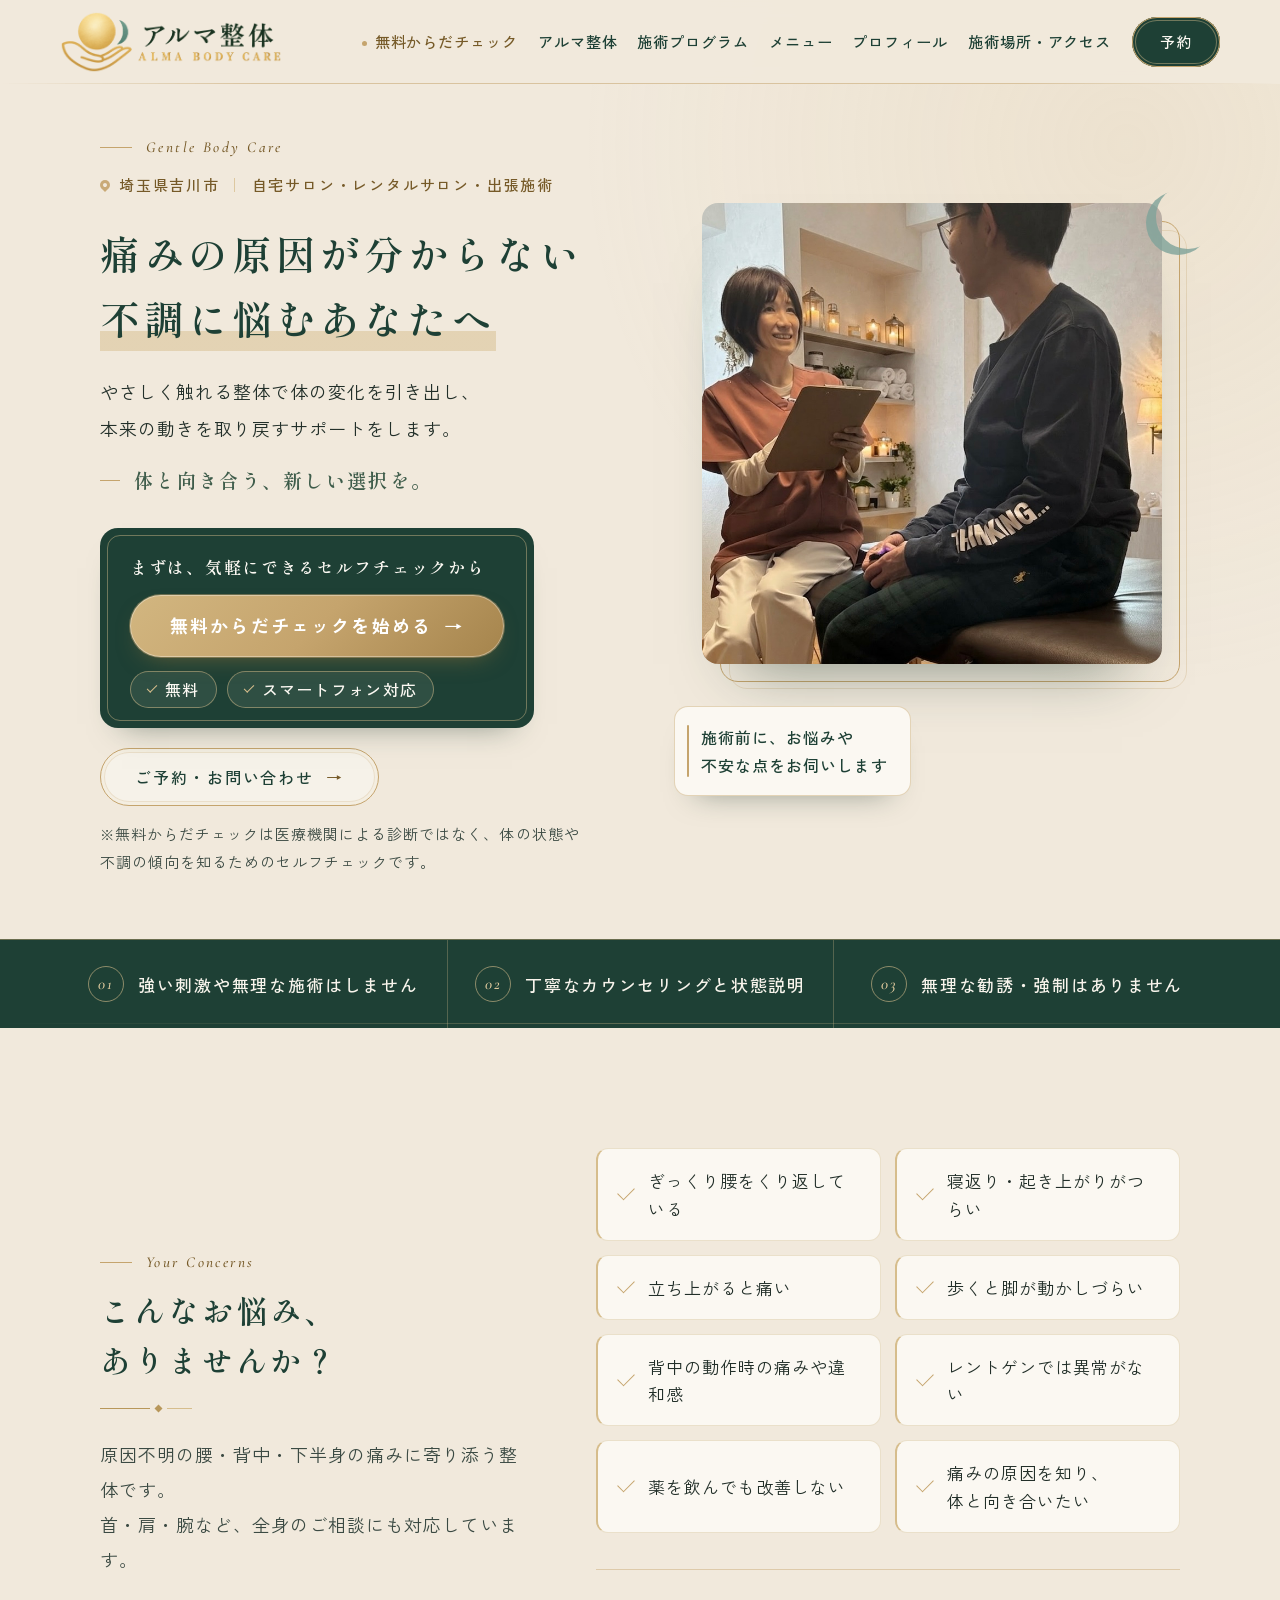
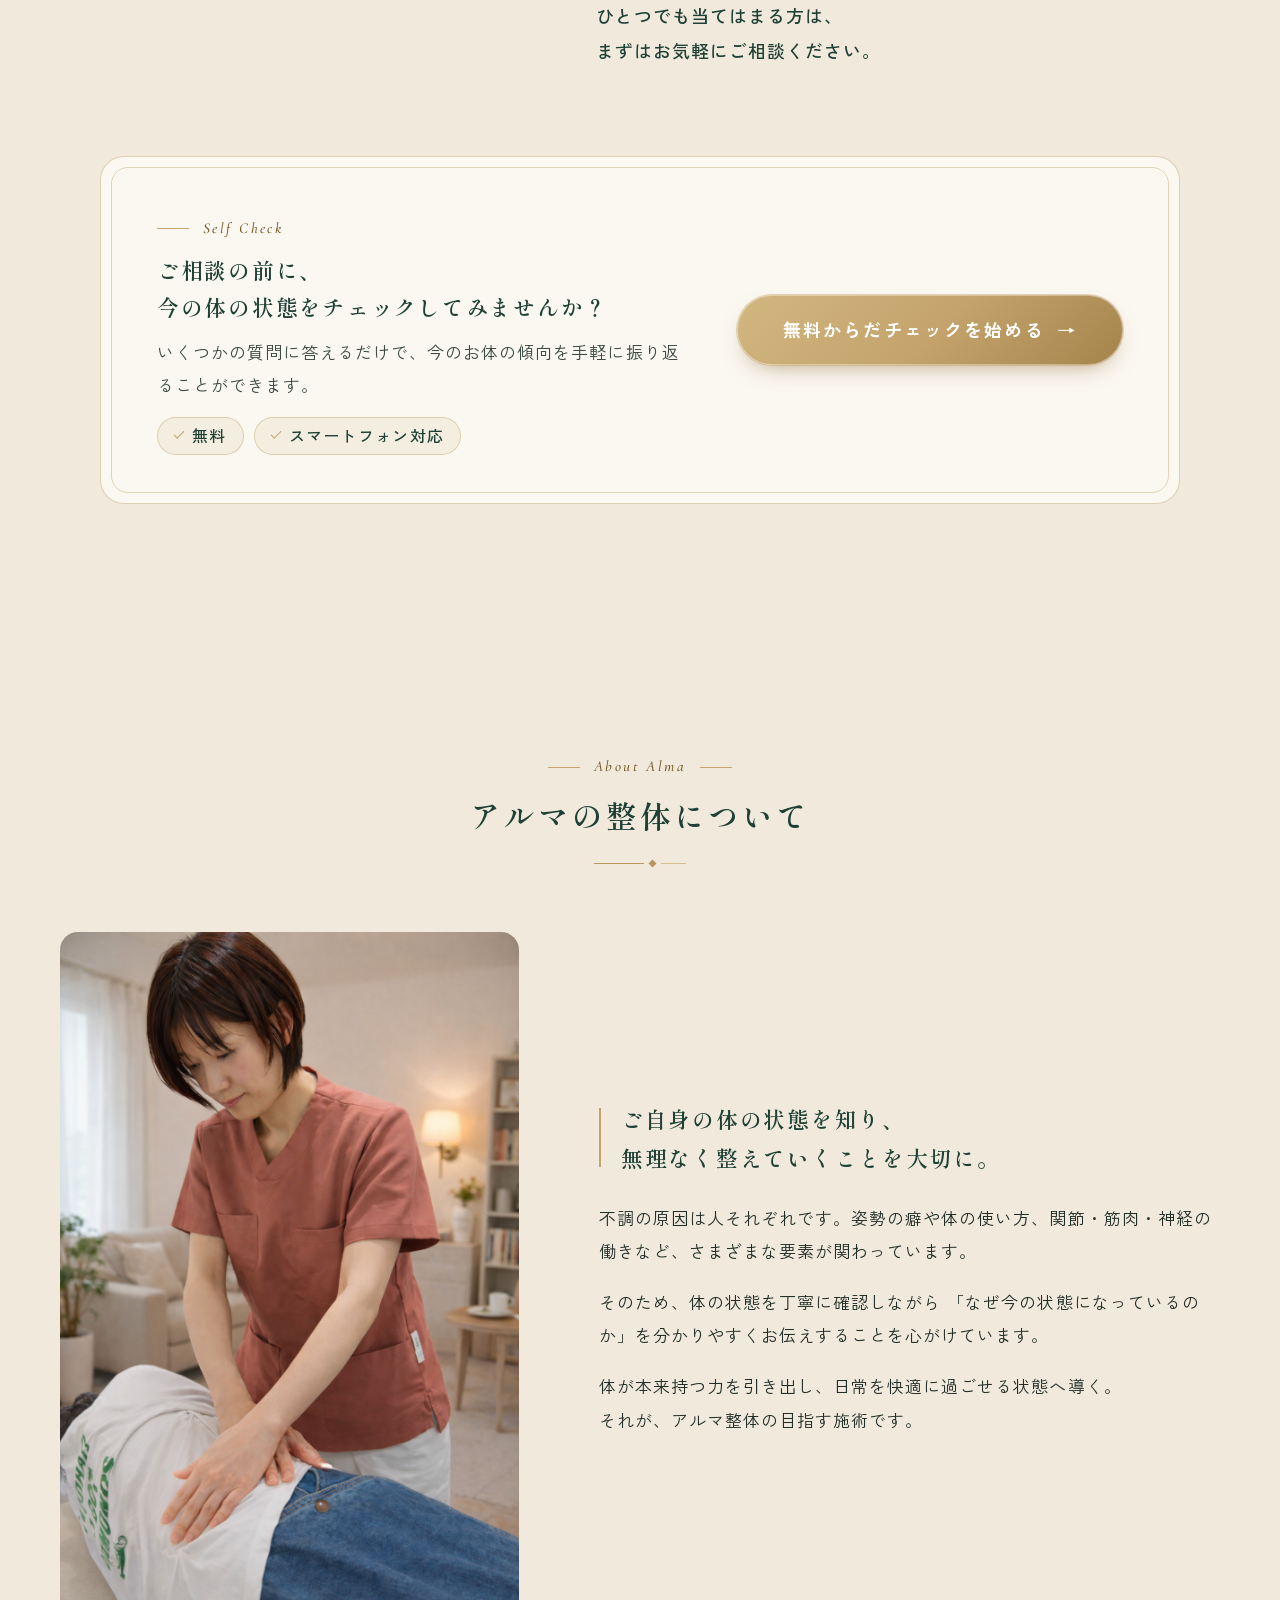
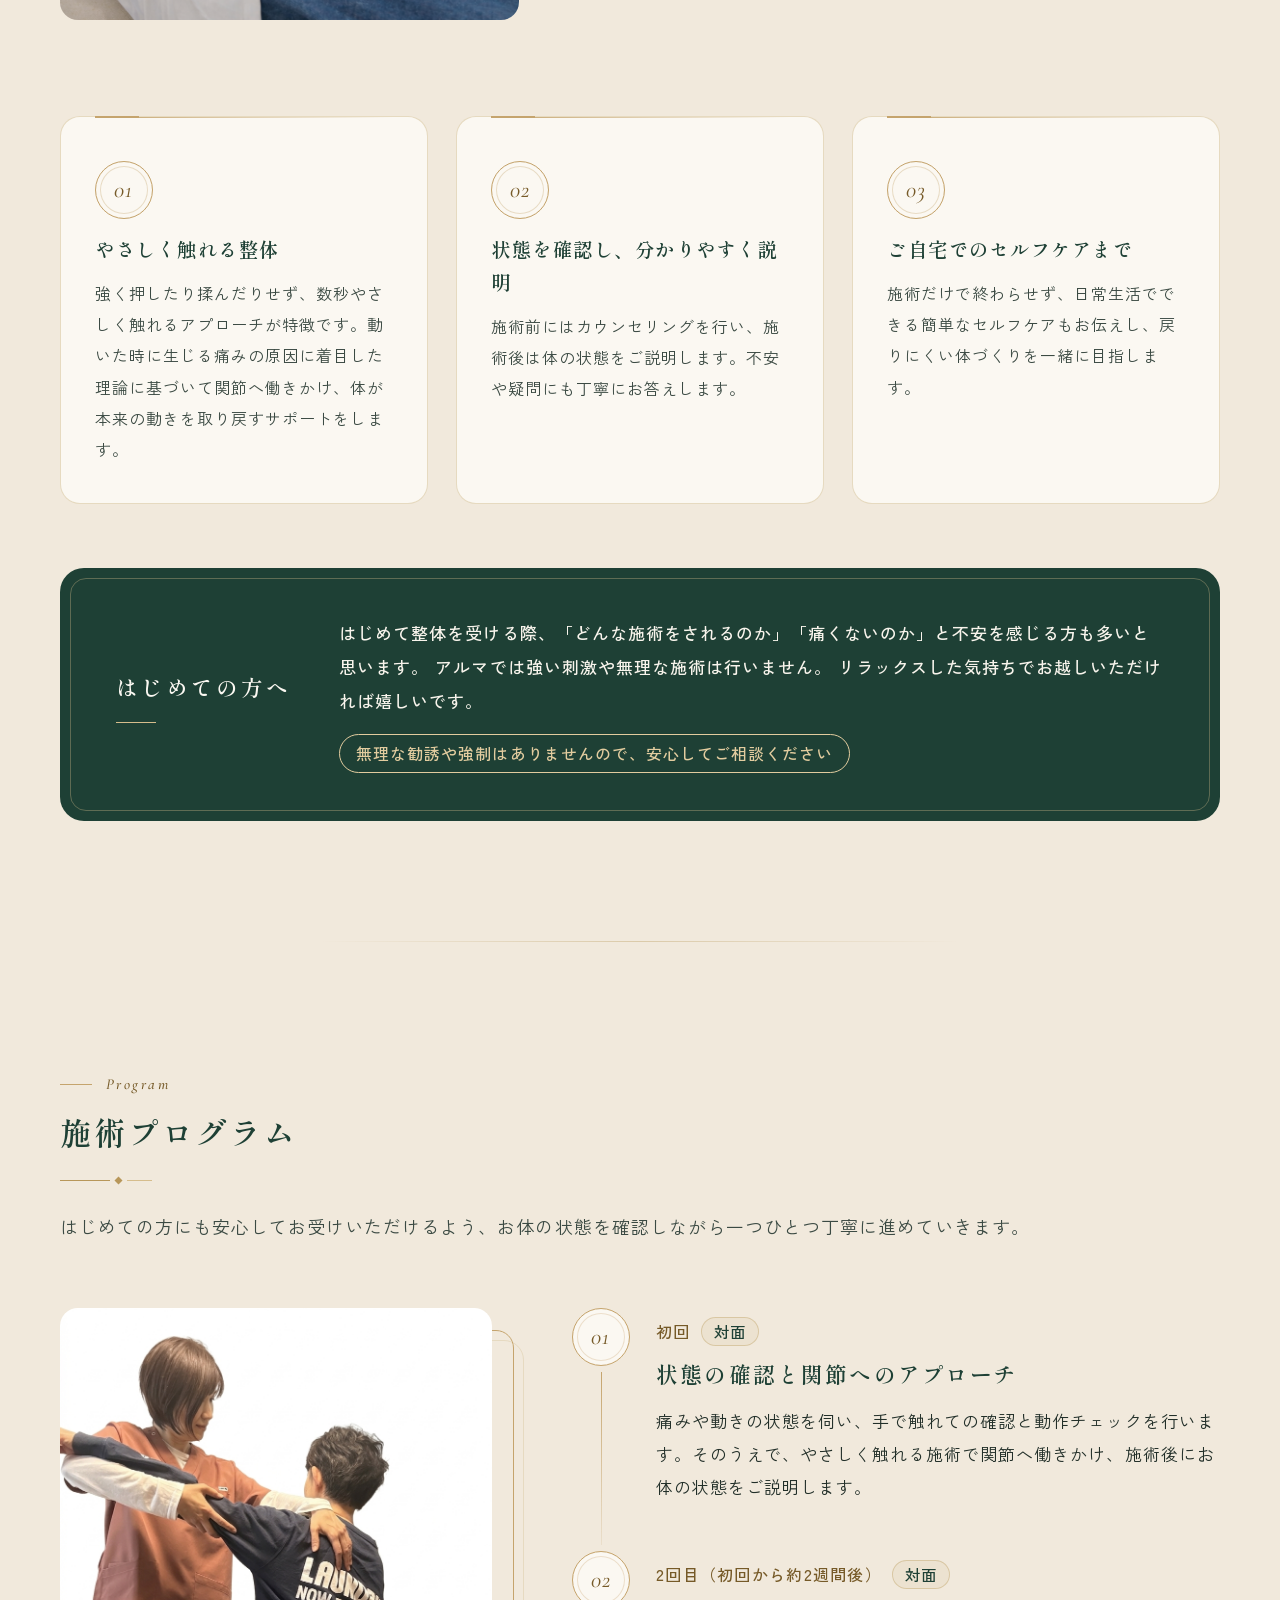
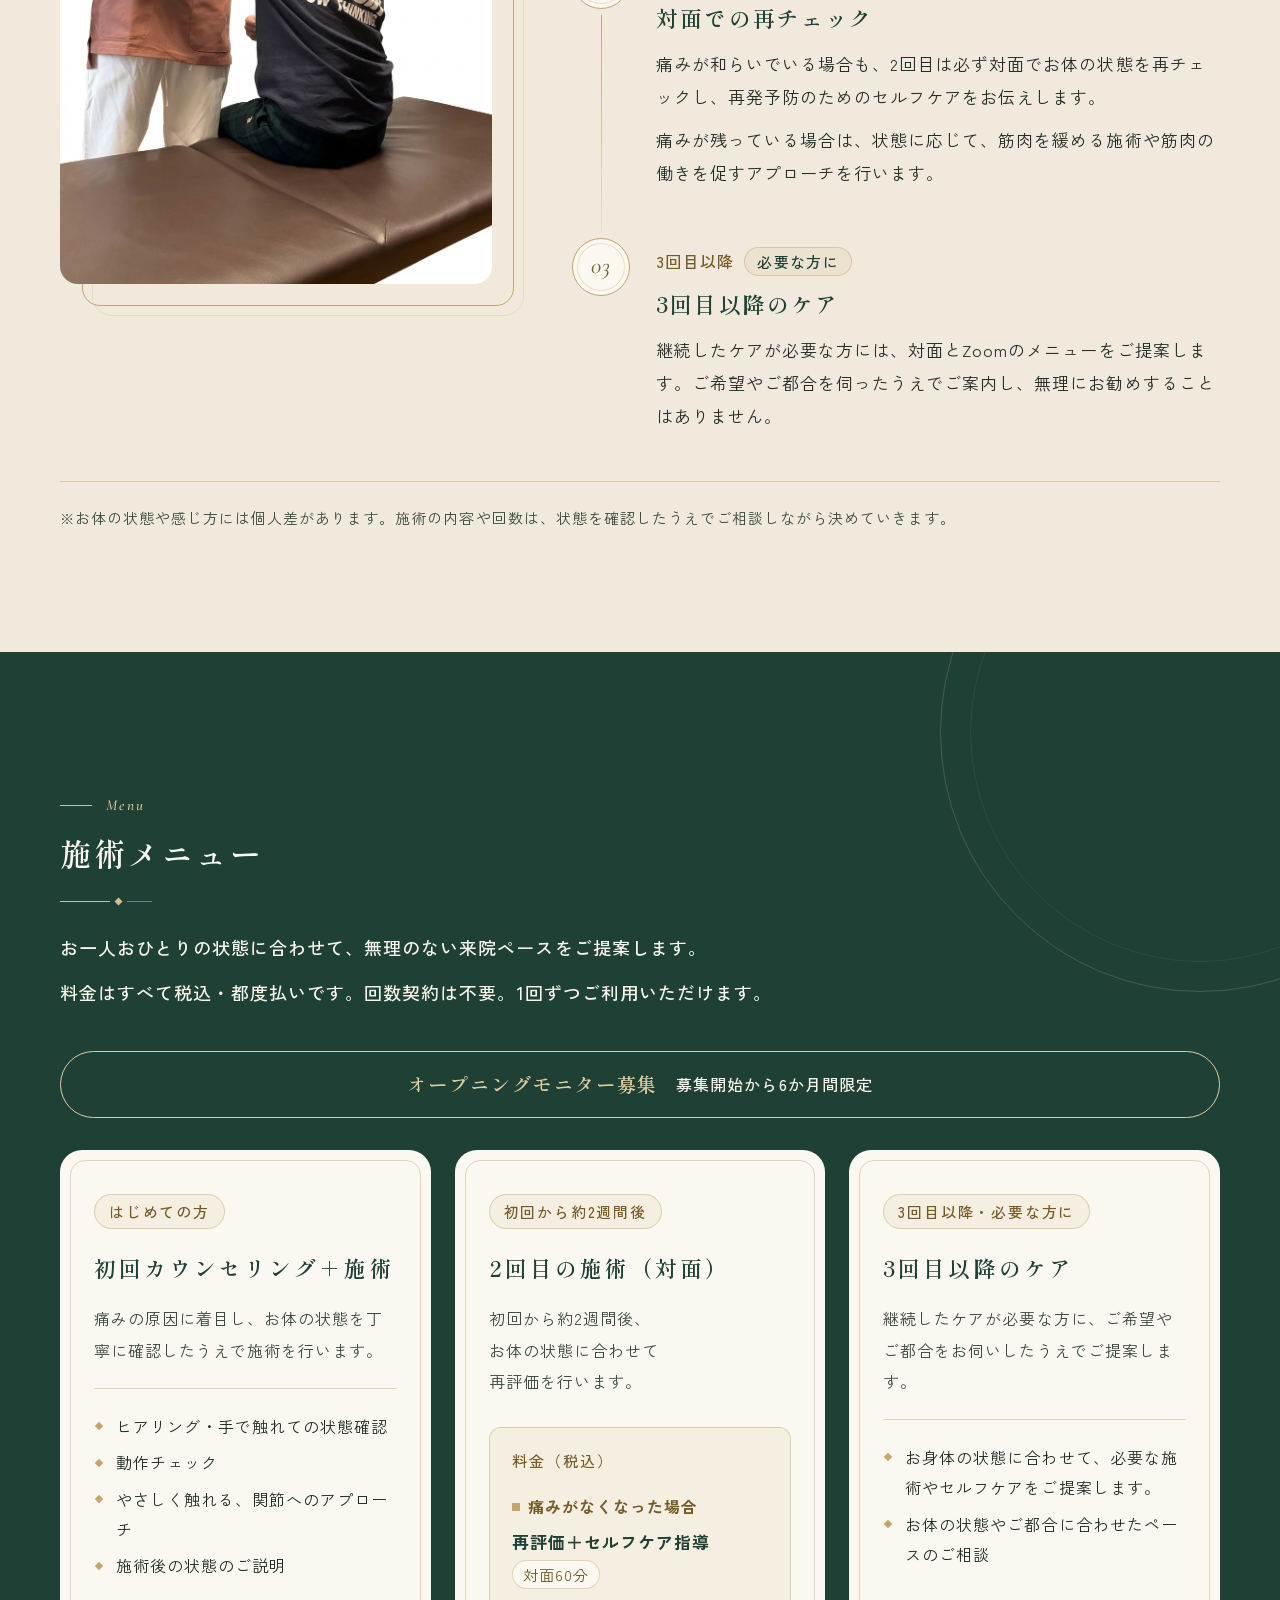
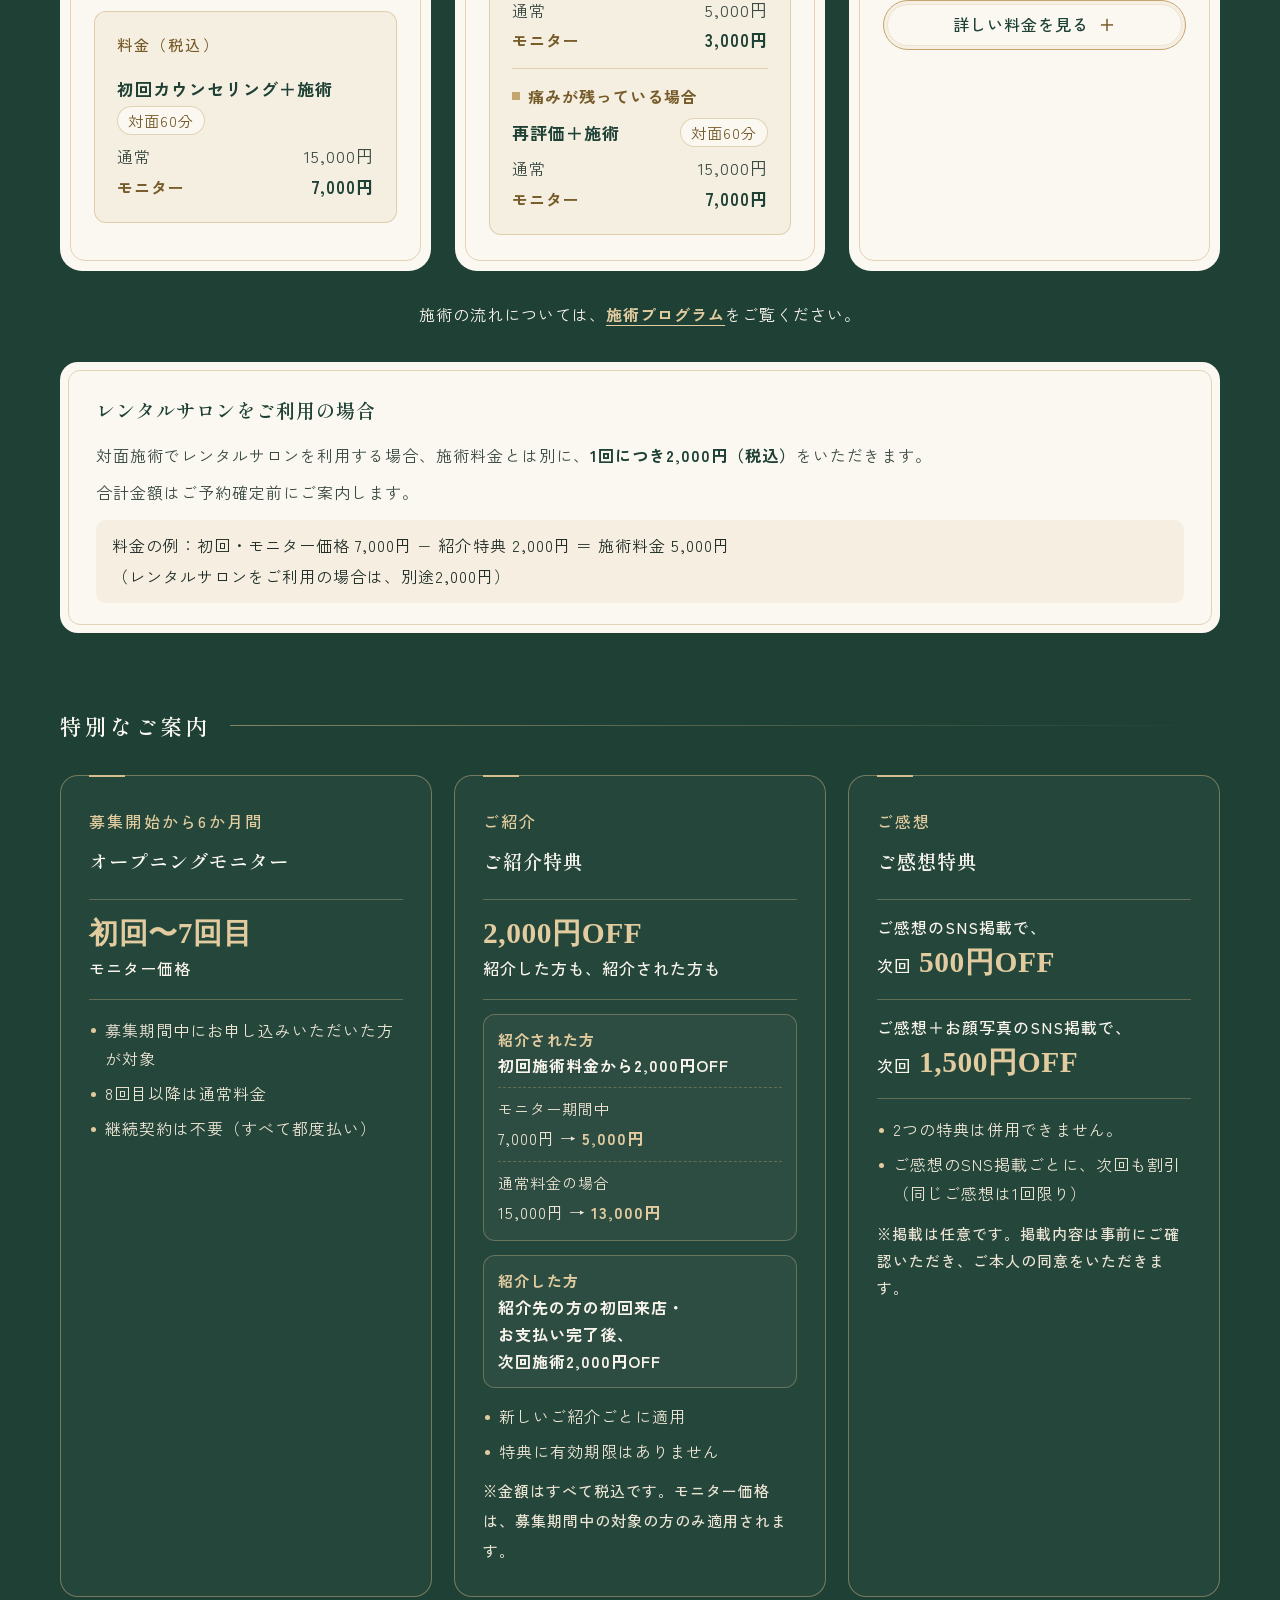
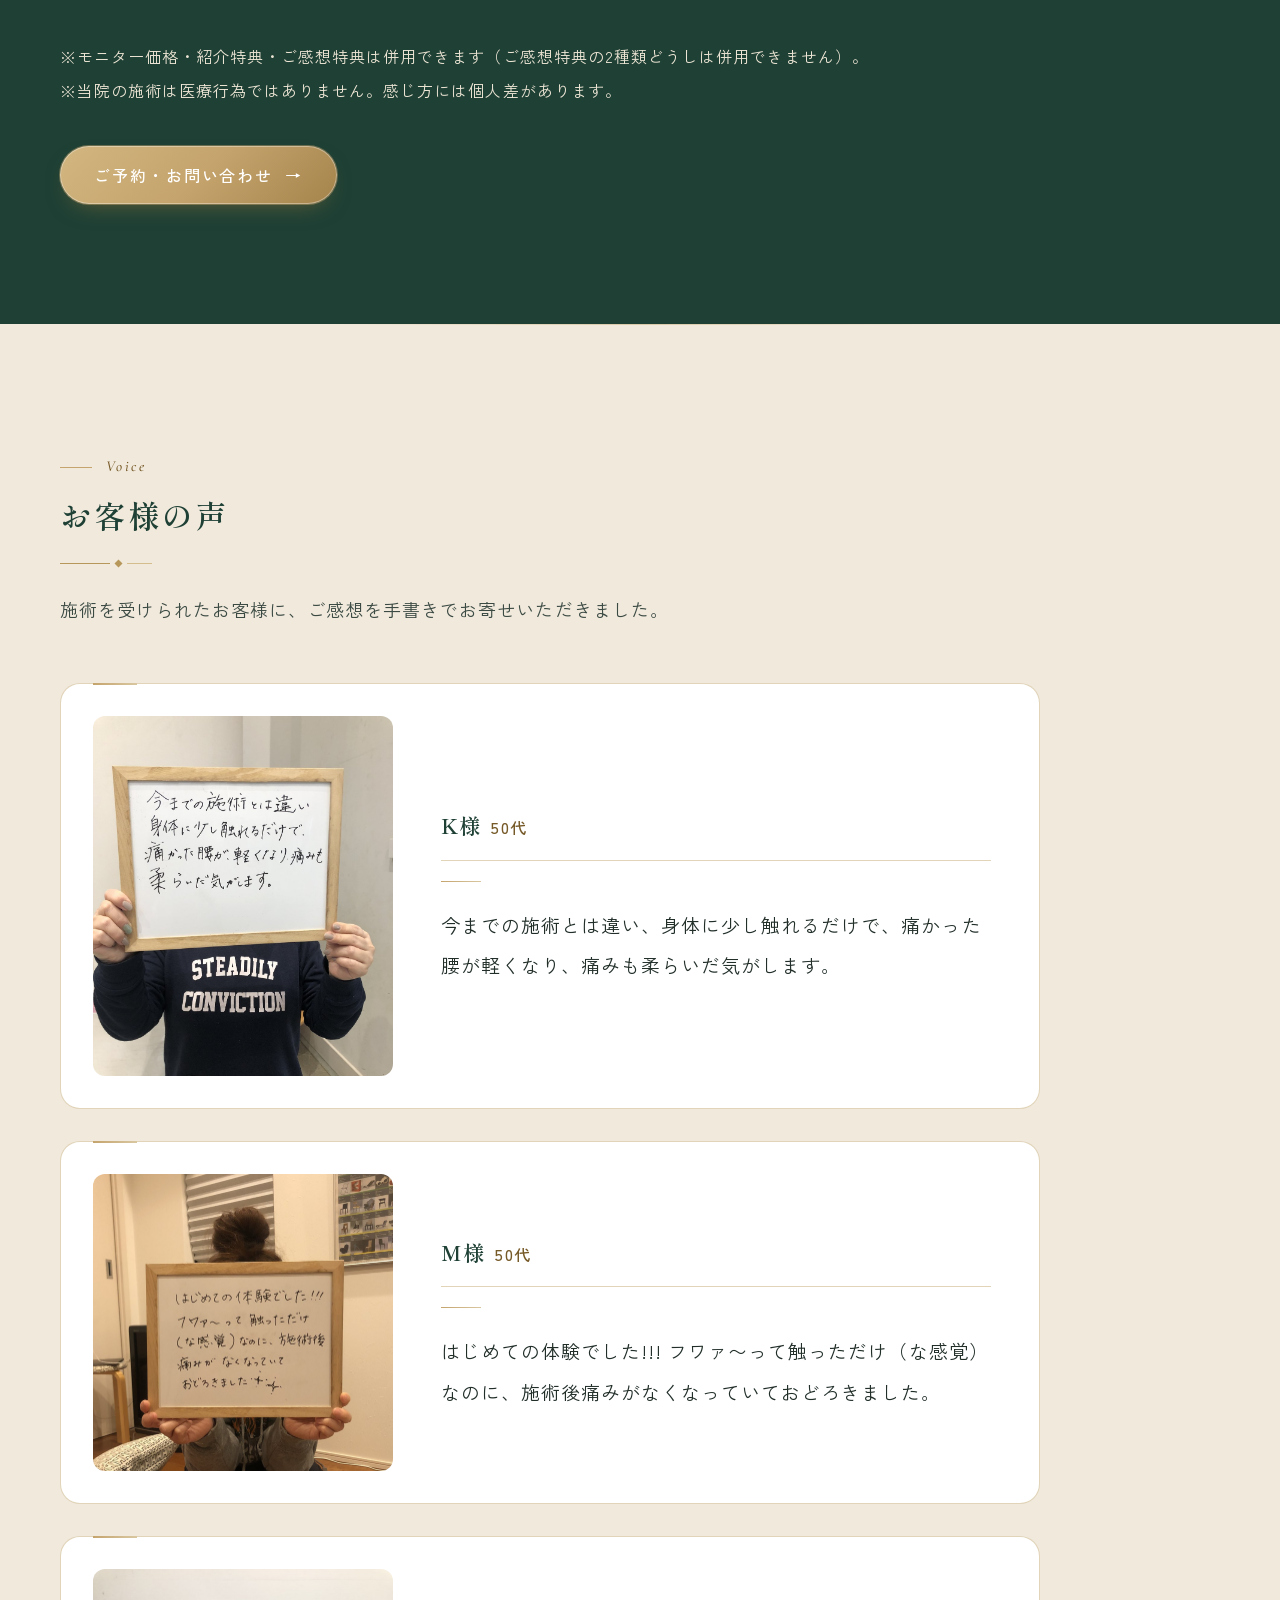
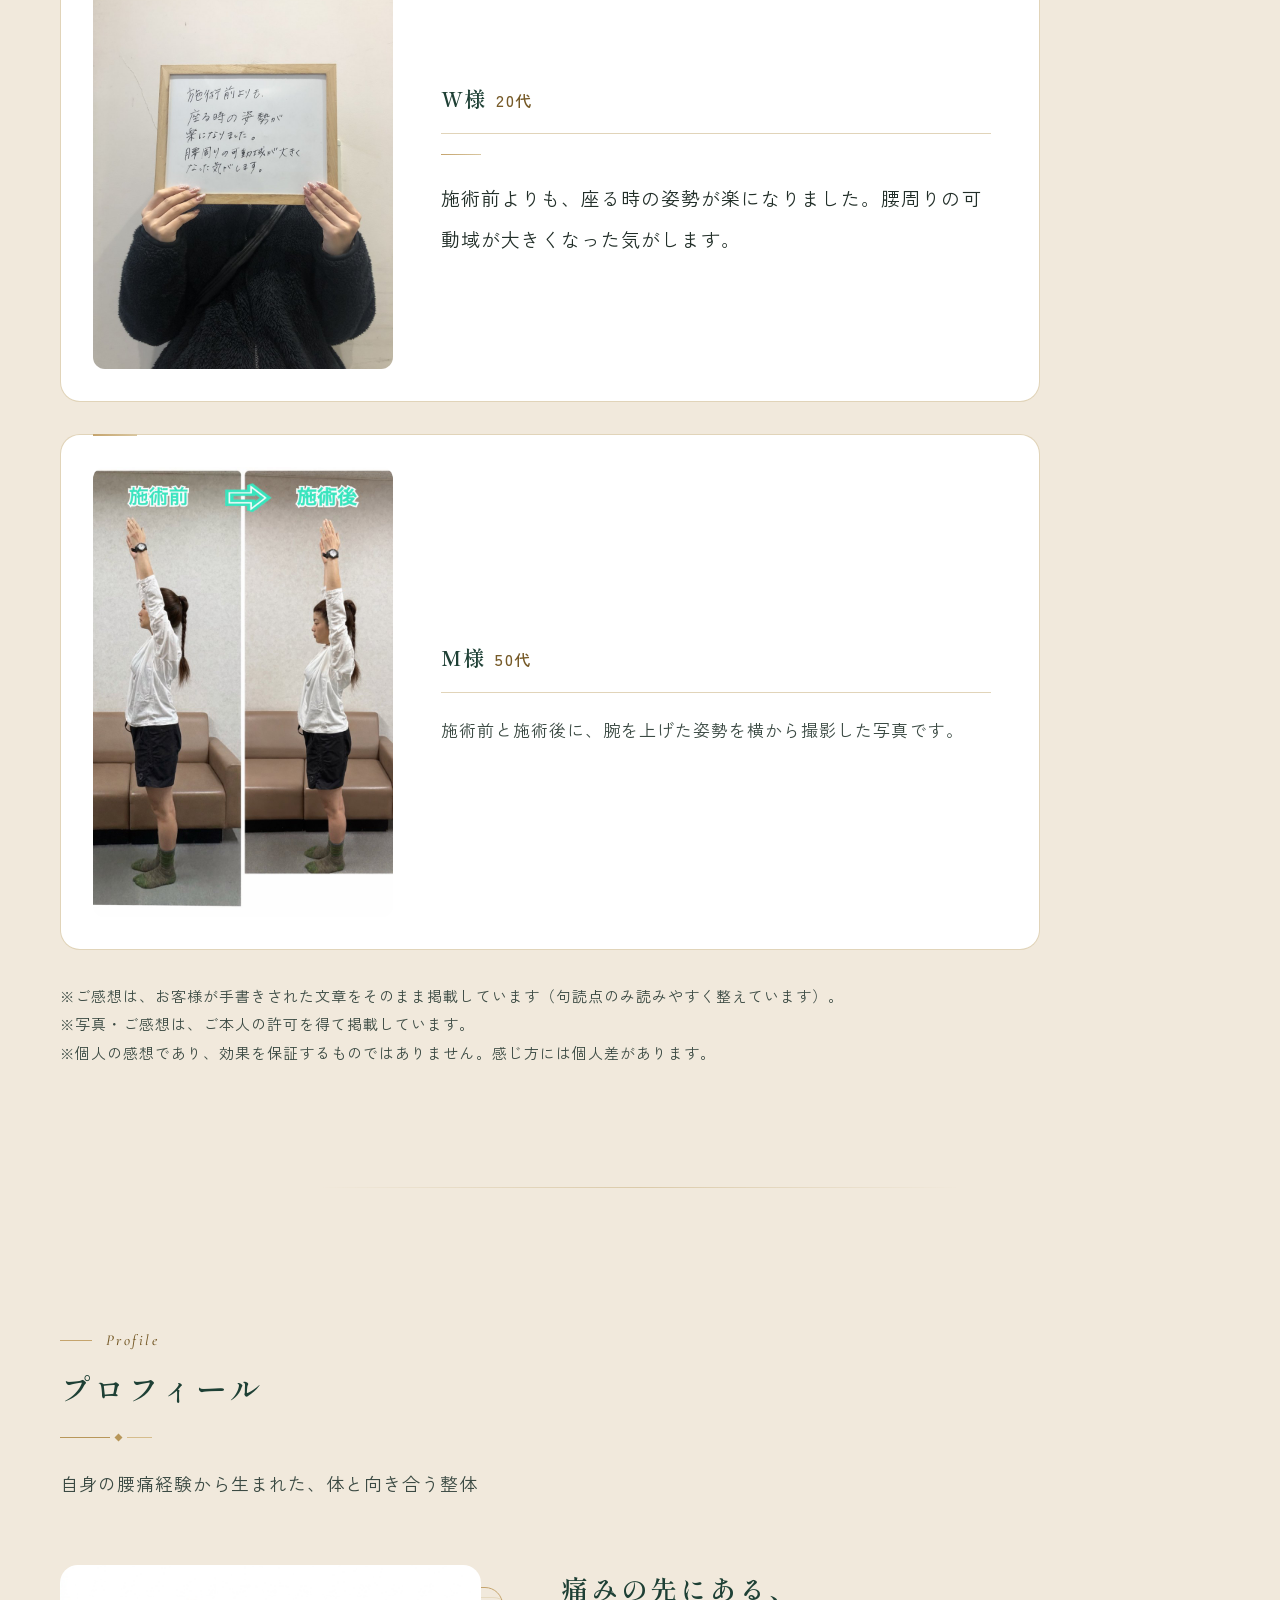
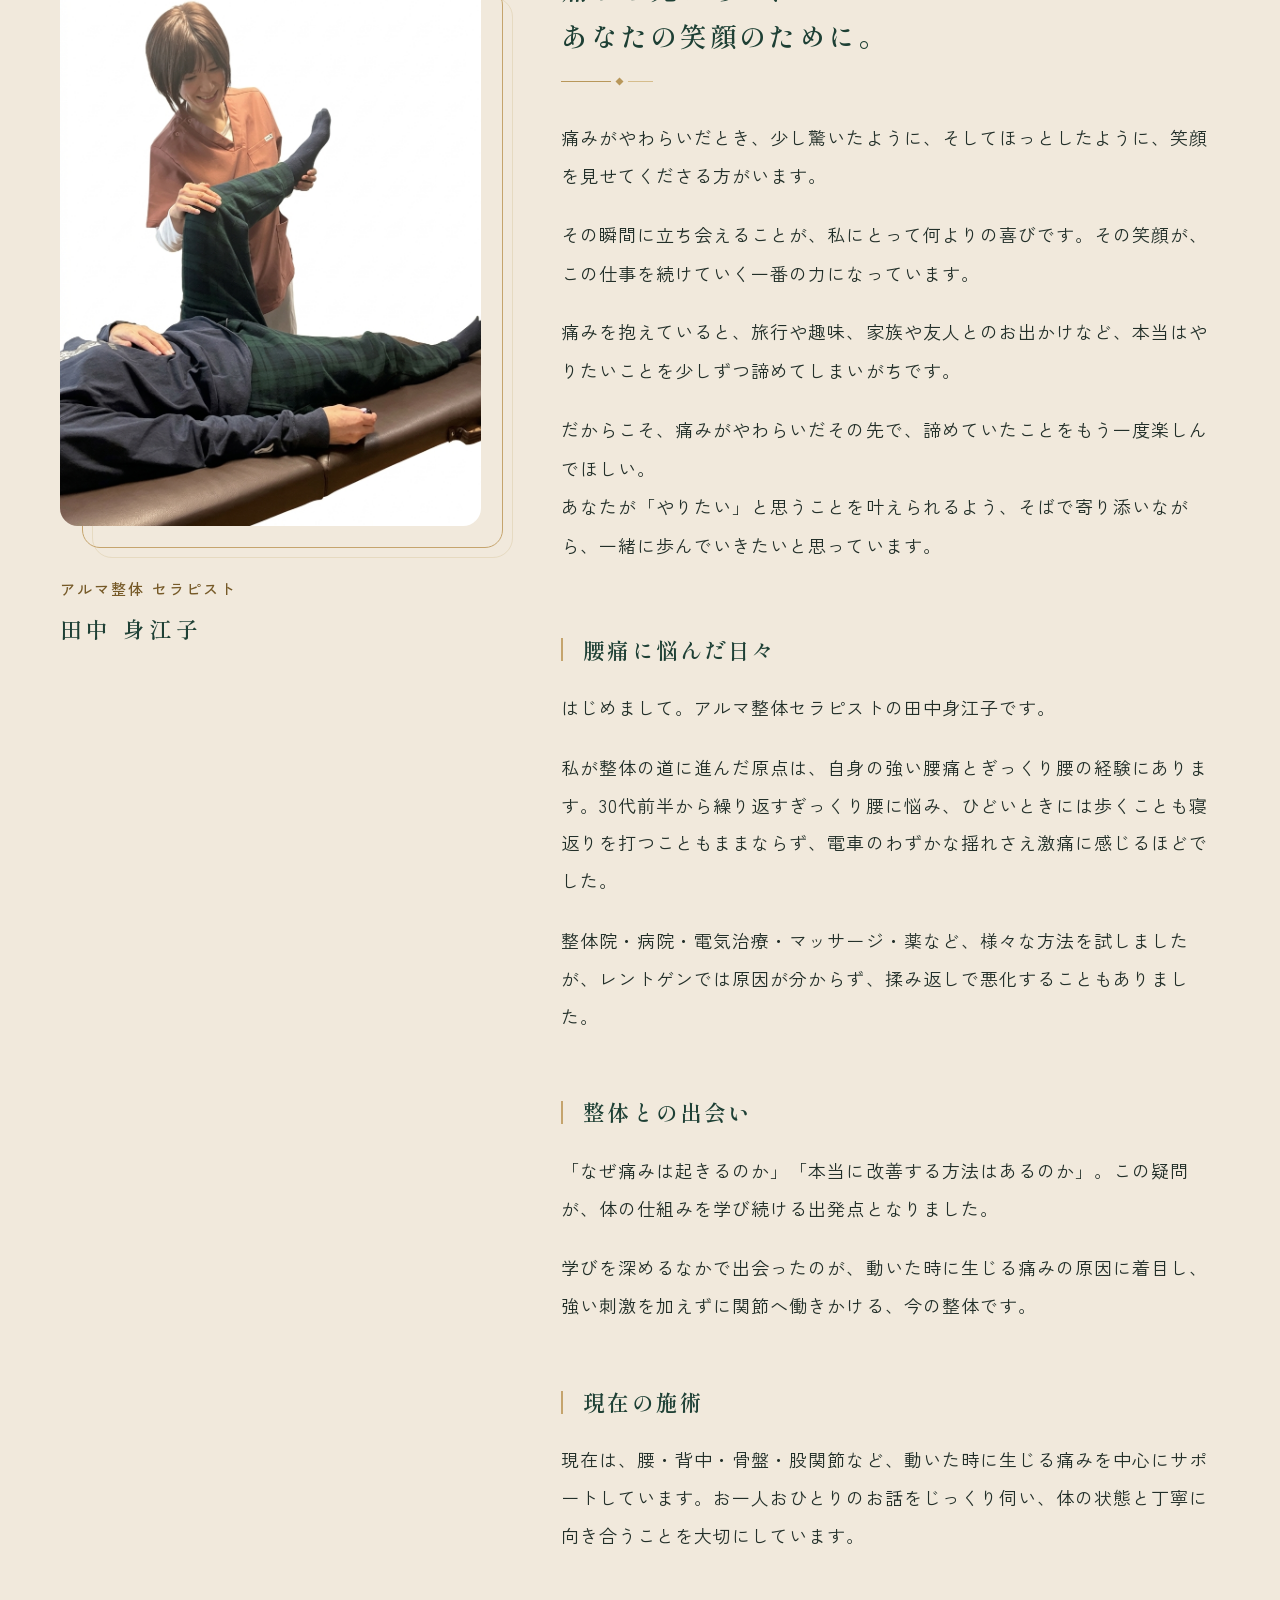
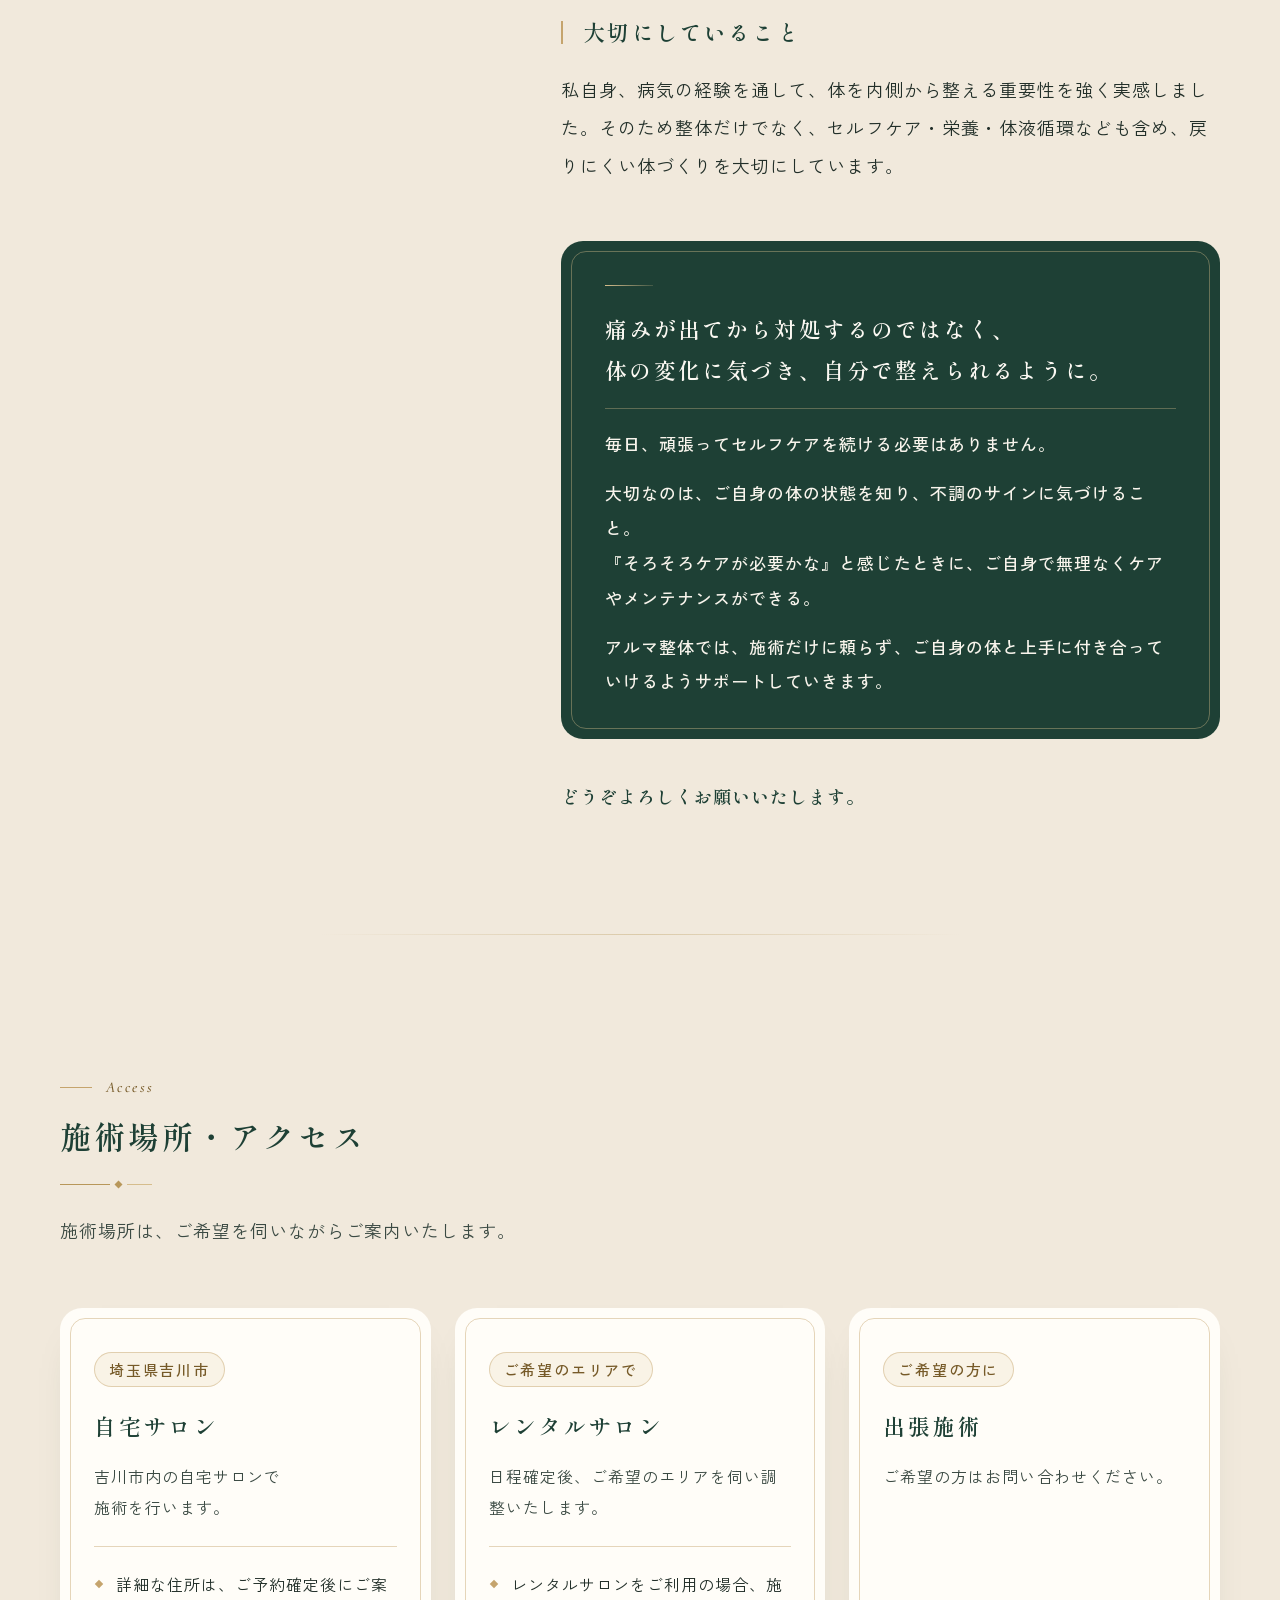
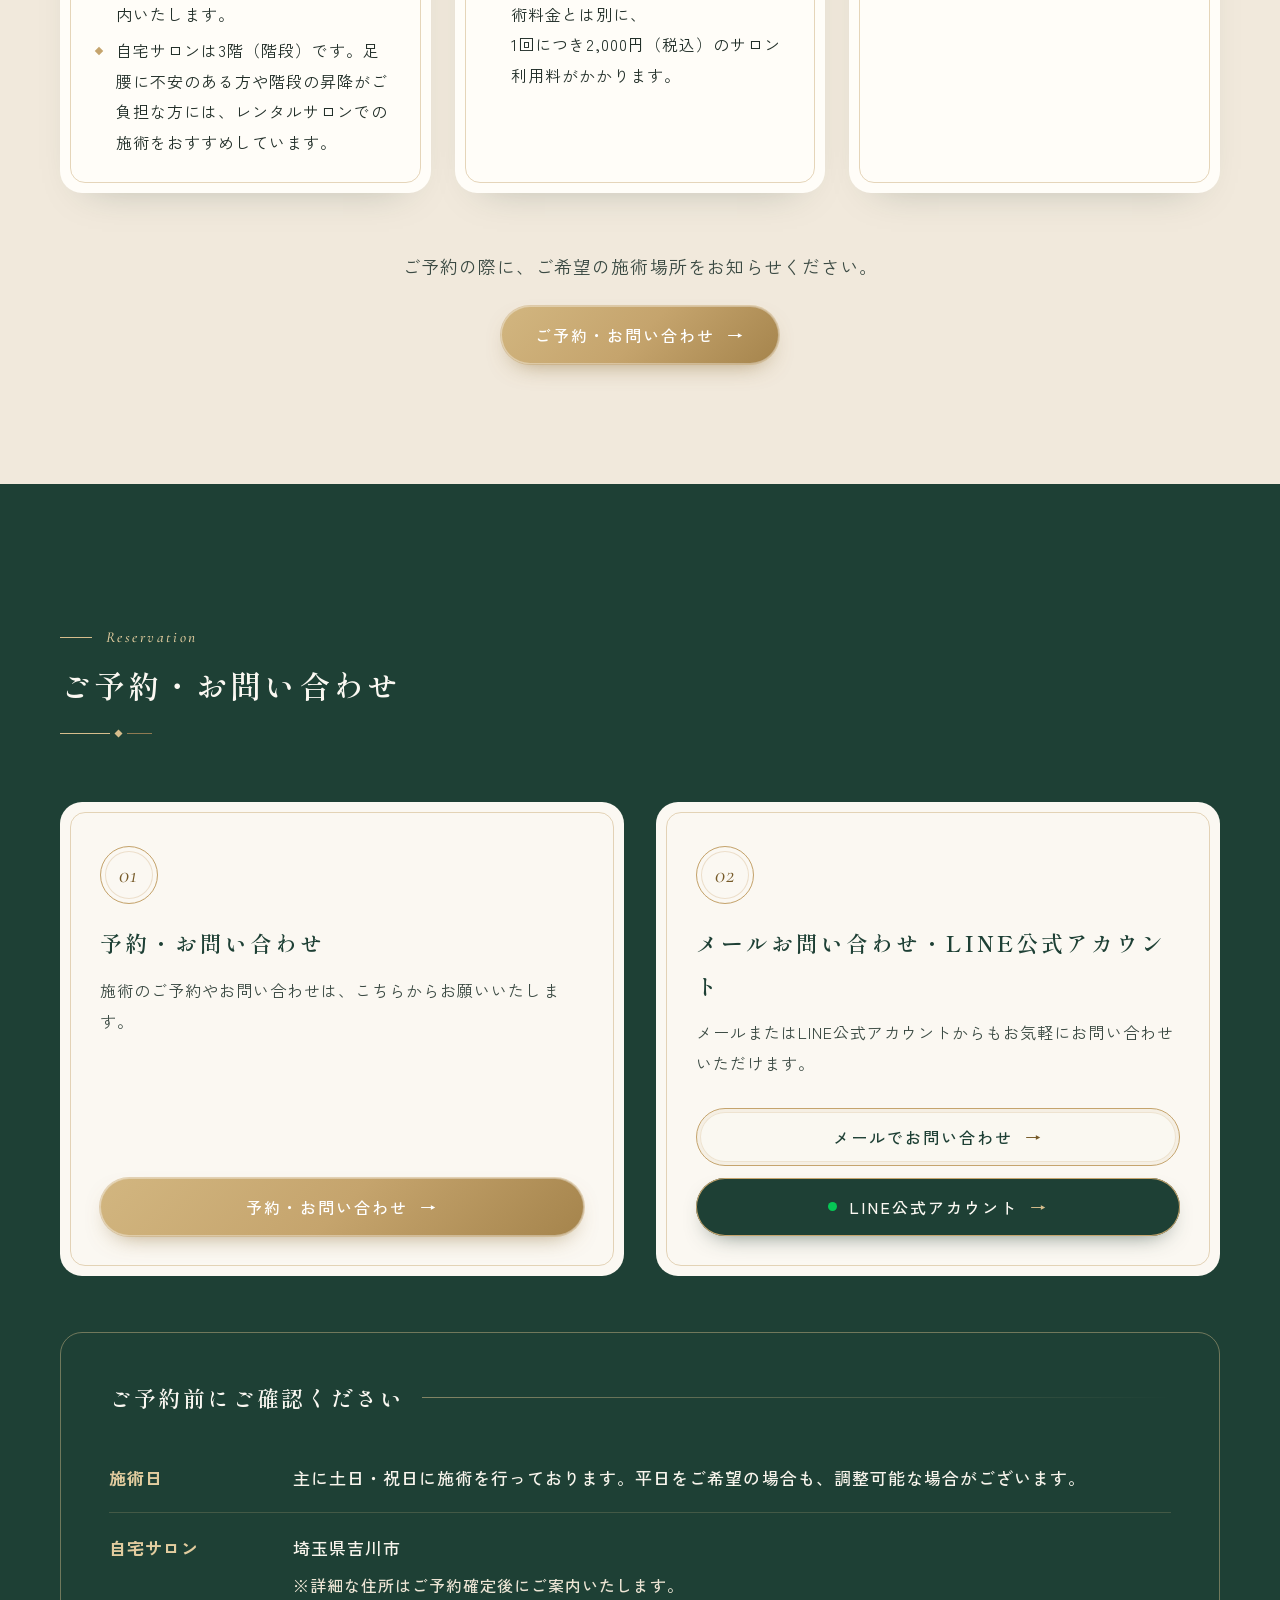
==== commit a5a7264d: "2回目の施術説明を簡潔にし、ご紹介特典を双方2,000円OFFに更新 - 2回目の施術：説明を1文にし、「痛みがなくなった場合／痛みが残っている場合」のラベルで料金の違いを表示 - ご紹介特典：紹介し" ====
--- a/index.html
+++ b/index.html
@@ -293,25 +293,19 @@
           <article class="menu-card reveal">
             <span class="tag">初回から約2週間後</span>
             <h3>2回目の施術（対面）</h3>
-            <p>痛みが和らいでいる場合も、必ず対面でお体の状態を再チェックします。</p>
-            <ul>
-              <li>対面での再チェック・動作チェック</li>
-              <li>再発予防のためのセルフケアのお伝え</li>
-              <li>痛みが残っている場合は、状態に応じて筋肉を緩める施術や、筋肉の働きを促すアプローチ</li>
-            </ul>
-            <div class="price-box price-table">
+            <p><span class="nowrap-part">初回から約2週間後、</span><span class="nowrap-part">お体の状態に合わせて</span><span class="nowrap-part">再評価を行います。</span></p>
+            <div class="price-box price-table price-cases">
               <div class="label">料金（税込）</div>
               <dl class="price-item">
-                <dt><span class="price-name">再評価＋セルフケア指導</span><span class="price-time">対面60分</span></dt>
+                <dt><span class="price-case">痛みがなくなった場合</span><span class="price-name">再評価＋セルフケア指導</span><span class="price-time">対面60分</span></dt>
                 <dd><span class="price-kind">通常</span><span class="price-yen">5,000円</span></dd>
                 <dd class="is-monitor"><span class="price-kind">モニター</span><span class="price-yen">3,000円</span></dd>
               </dl>
               <dl class="price-item">
-                <dt><span class="price-name">再評価＋施術</span><span class="price-time">対面60分</span></dt>
+                <dt><span class="price-case">痛みが残っている場合</span><span class="price-name">再評価＋施術</span><span class="price-time">対面60分</span></dt>
                 <dd><span class="price-kind">通常</span><span class="price-yen">15,000円</span></dd>
                 <dd class="is-monitor"><span class="price-kind">モニター</span><span class="price-yen">7,000円</span></dd>
               </dl>
-              <p class="price-note">※当日のお体の状態を確認し、どちらになるかをご説明してから行います。</p>
             </div>
           </article>
 
@@ -358,7 +352,7 @@
           <h3 class="salon-fee-title">レンタルサロンをご利用の場合</h3>
           <p><span class="ph">対面施術で</span><span class="ph">レンタルサロンを</span><span class="ph">利用する場合、</span><span class="ph">施術料金とは別に、</span><strong>1回につき2,000円（税込）</strong><span class="ph">をいただきます。</span></p>
           <p class="salon-fee-total"><span class="ph">合計金額は</span><span class="ph">ご予約確定前に</span><span class="ph">ご案内します。</span></p>
-          <p class="salon-fee-example">料金の例：初回・モニター価格 7,000円 − 紹介特典 1,000円 ＝ 施術料金 6,000円<br>（レンタルサロンをご利用の場合は、別途2,000円）</p>
+          <p class="salon-fee-example">料金の例：初回・モニター価格 7,000円 − 紹介特典 2,000円 ＝ 施術料金 5,000円<br>（レンタルサロンをご利用の場合は、別途2,000円）</p>
         </div>
 
         <div class="specials reveal">
@@ -381,14 +375,26 @@
               <div class="kicker">ご紹介</div>
               <h4>ご紹介特典</h4>
               <div class="special-big">
-                <p class="special-figure">1,000円OFF</p>
+                <p class="special-figure">2,000円OFF</p>
                 <p class="special-sub">紹介した方も、紹介された方も</p>
               </div>
+              <div class="referral-block">
+                <p class="referral-who">紹介された方</p>
+                <p class="referral-what">初回施術料金から2,000円OFF</p>
+                <dl class="referral-prices">
+                  <div><dt>モニター期間中</dt><dd>7,000円 → <strong>5,000円</strong></dd></div>
+                  <div><dt>通常料金の場合</dt><dd>15,000円 → <strong>13,000円</strong></dd></div>
+                </dl>
+              </div>
+              <div class="referral-block">
+                <p class="referral-who">紹介した方</p>
+                <p class="referral-what"><span class="nowrap-part">紹介先の方の初回来店・</span><span class="nowrap-part">お支払い完了後、</span><span class="nowrap-part">次回施術2,000円OFF</span></p>
+              </div>
               <ul class="special-points">
-                <li>紹介された方：初回に適用</li>
-                <li>紹介した方：ご紹介先の方の初回来院を確認後、次回来院時に適用</li>
                 <li>新しいご紹介ごとに適用</li>
+                <li>特典に有効期限はありません</li>
               </ul>
+              <p class="special-note">※金額はすべて税込です。モニター価格は、募集期間中の対象の方のみ適用されます。</p>
             </article>
             <article class="special">
               <div class="kicker">ご感想</div>
--- a/style-v9.css
+++ b/style-v9.css
@@ -3083,3 +3083,73 @@
   text-underline-offset: 4px;
 }
 .menu-flow-link a:hover { color: var(--gold-light); }
+
+/* ============================================================
+   v9 追加（2026-10-19）：2回目の料金カードと、ご紹介特典の表示
+   ・2回目：「痛みがなくなった場合／痛みが残っている場合」のラベルを各料金の上に付け、違いをひと目でわかるように
+   ・ご紹介特典：紹介された方／紹介した方を分けて表示し、割引後の金額を並べる
+   色は既存の深緑・アイボリー・ゴールドの設定だけを使う
+   ============================================================ */
+.price-box.price-cases { margin-top: 8px; }
+.price-item dt .price-case {
+  flex-basis: 100%;
+  display: flex;
+  align-items: center;
+  gap: 8px;
+  margin-bottom: 2px;
+  font-size: var(--fs-small);
+  font-weight: 700;
+  color: var(--gold-deep);
+}
+.price-item dt .price-case::before {   /* 小さな金の四角（■） */
+  content: "";
+  flex: none;
+  width: 8px;
+  height: 8px;
+  background: var(--gold);
+}
+
+/* ご紹介特典：紹介された方／紹介した方 */
+.referral-block {
+  margin-top: 14px;
+  padding: 12px 14px;
+  border: 1px solid rgba(214, 189, 140, .35);
+  border-radius: 12px;
+  background: rgba(255, 255, 255, .04);
+}
+.special .referral-block p { margin: 0; line-height: 1.7; }
+.special .referral-who {
+  font-size: var(--fs-caption);
+  font-weight: 700;
+  letter-spacing: .08em;
+  color: var(--on-dark-gold);
+}
+.special .referral-what {
+  margin-top: 2px;
+  font-size: var(--fs-small);
+  font-weight: 700;
+  color: var(--on-dark);
+}
+.referral-prices { margin: 8px 0 0; }
+.referral-prices > div {
+  display: flex;
+  flex-wrap: wrap;
+  justify-content: space-between;
+  gap: 0 10px;
+  padding-top: 6px;
+  border-top: 1px dashed rgba(214, 189, 140, .3);
+}
+.referral-prices > div + div { margin-top: 6px; }
+.referral-prices dt { font-size: var(--fs-caption); color: var(--on-dark-soft); }
+.referral-prices dd {
+  margin: 0;
+  font-size: var(--fs-small);
+  white-space: nowrap;
+  font-variant-numeric: tabular-nums;
+  color: var(--on-dark-soft);
+}
+.referral-prices dd strong { color: var(--on-dark-gold); font-weight: 700; }
+.referral-block + .special-points { margin-top: 14px; }
+.special .special-points + .special-note:not(.special-consent) { margin-top: 10px; }
+/* 割引後の金額：どの幅でも「ラベルの下に金額」で、2つの行の並びをそろえる */
+.referral-prices > div { flex-direction: column; gap: 0; }
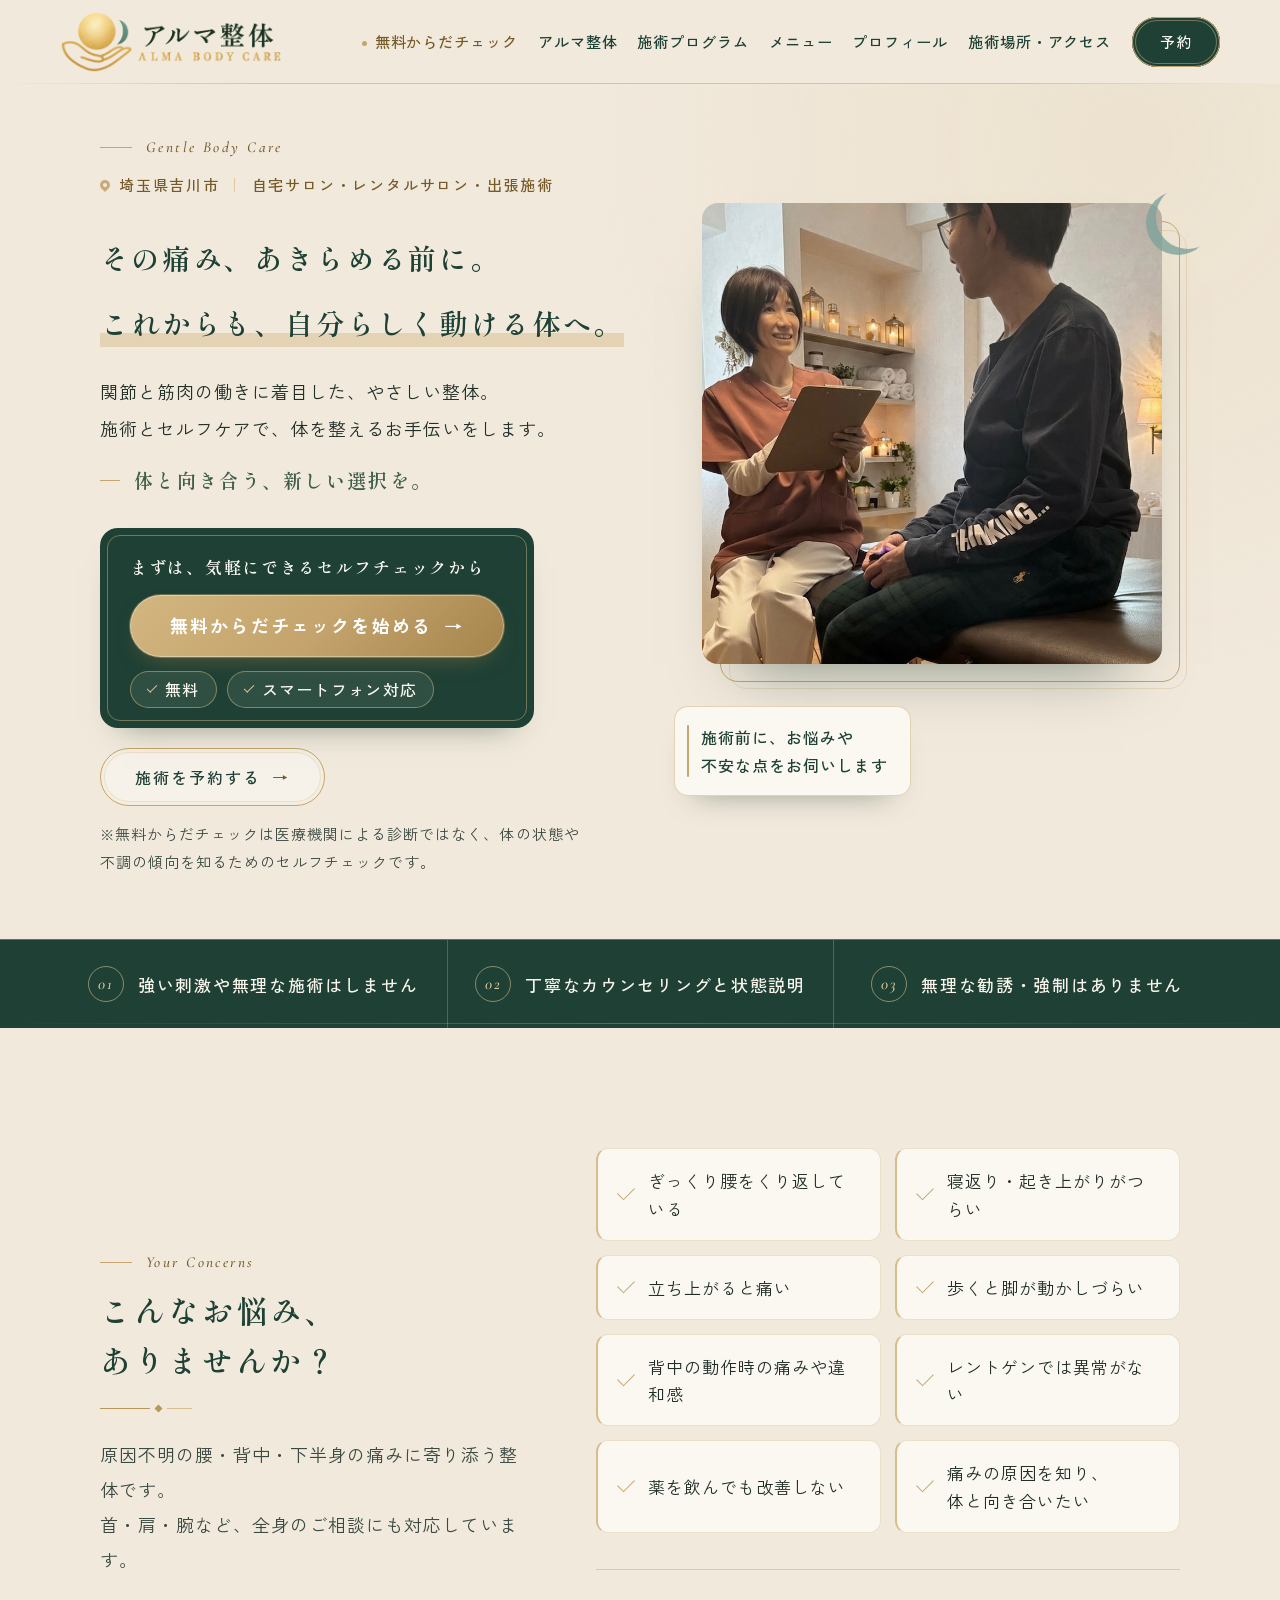
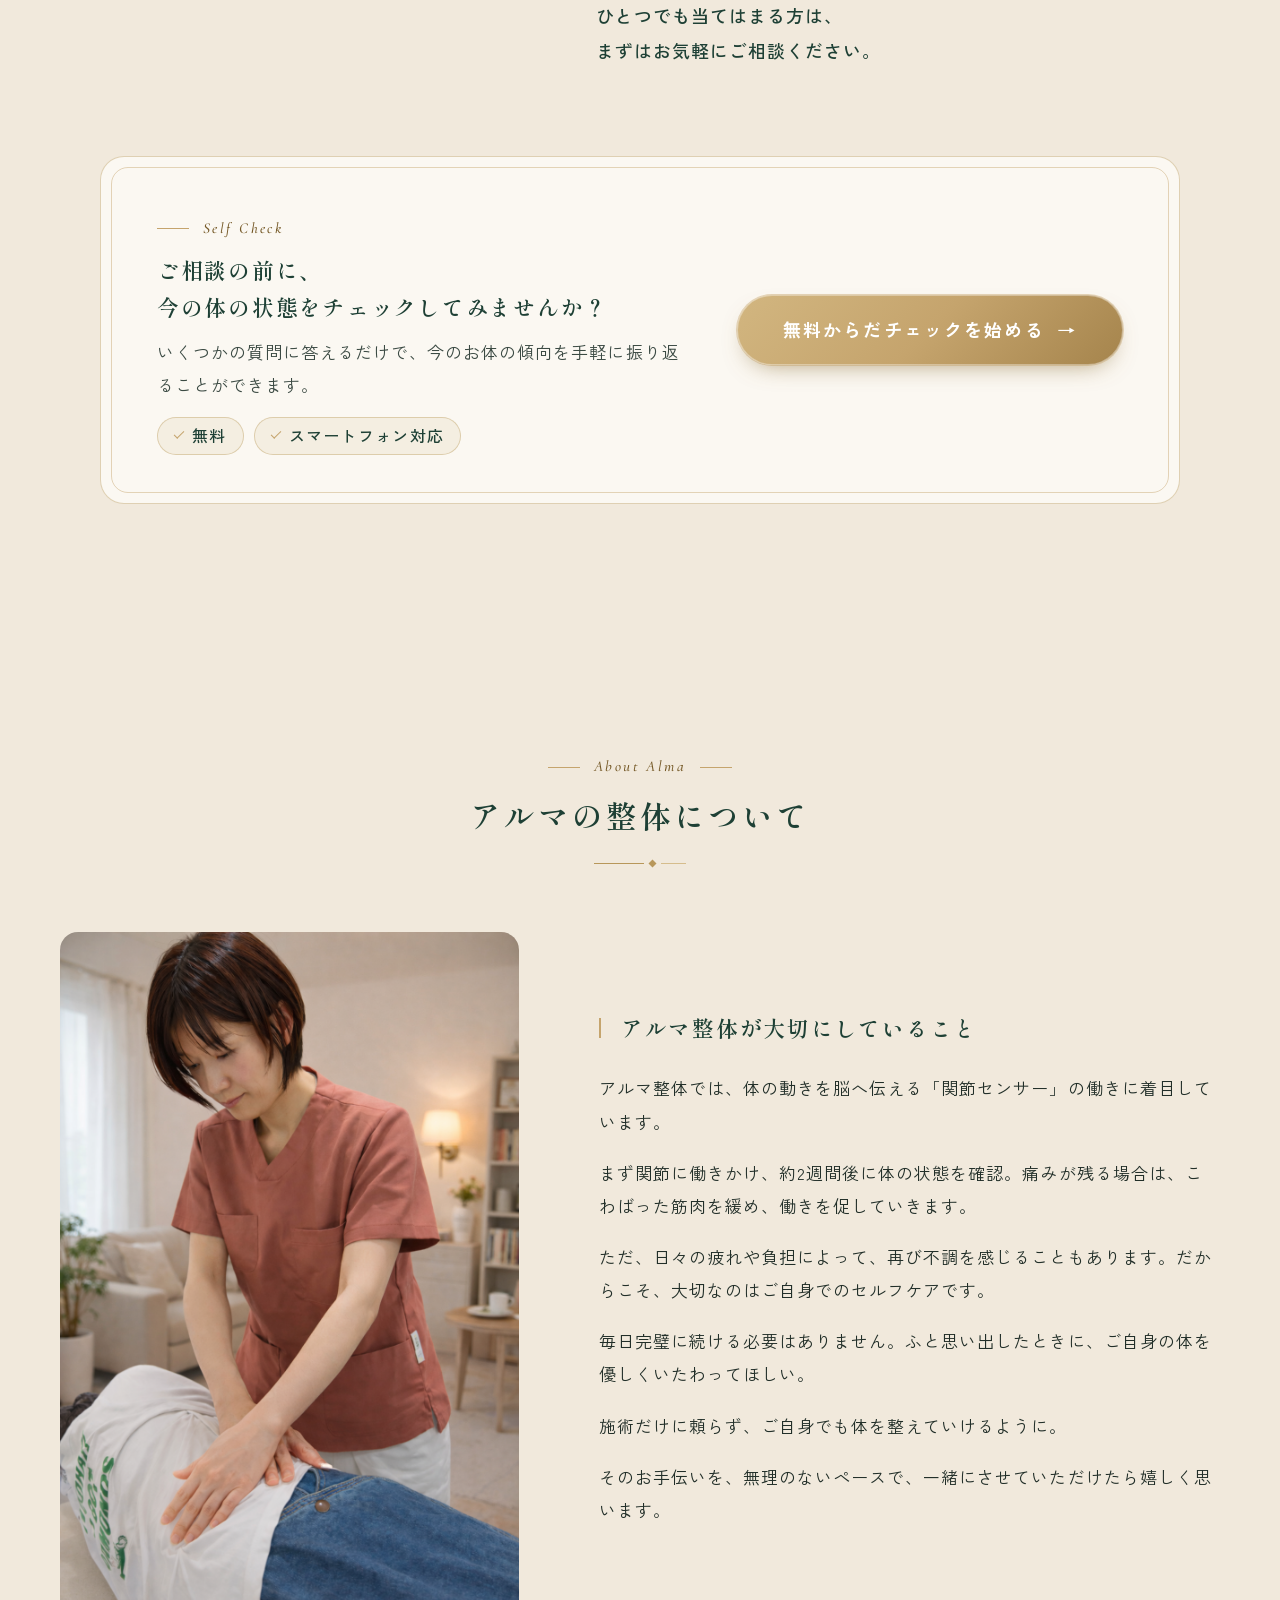
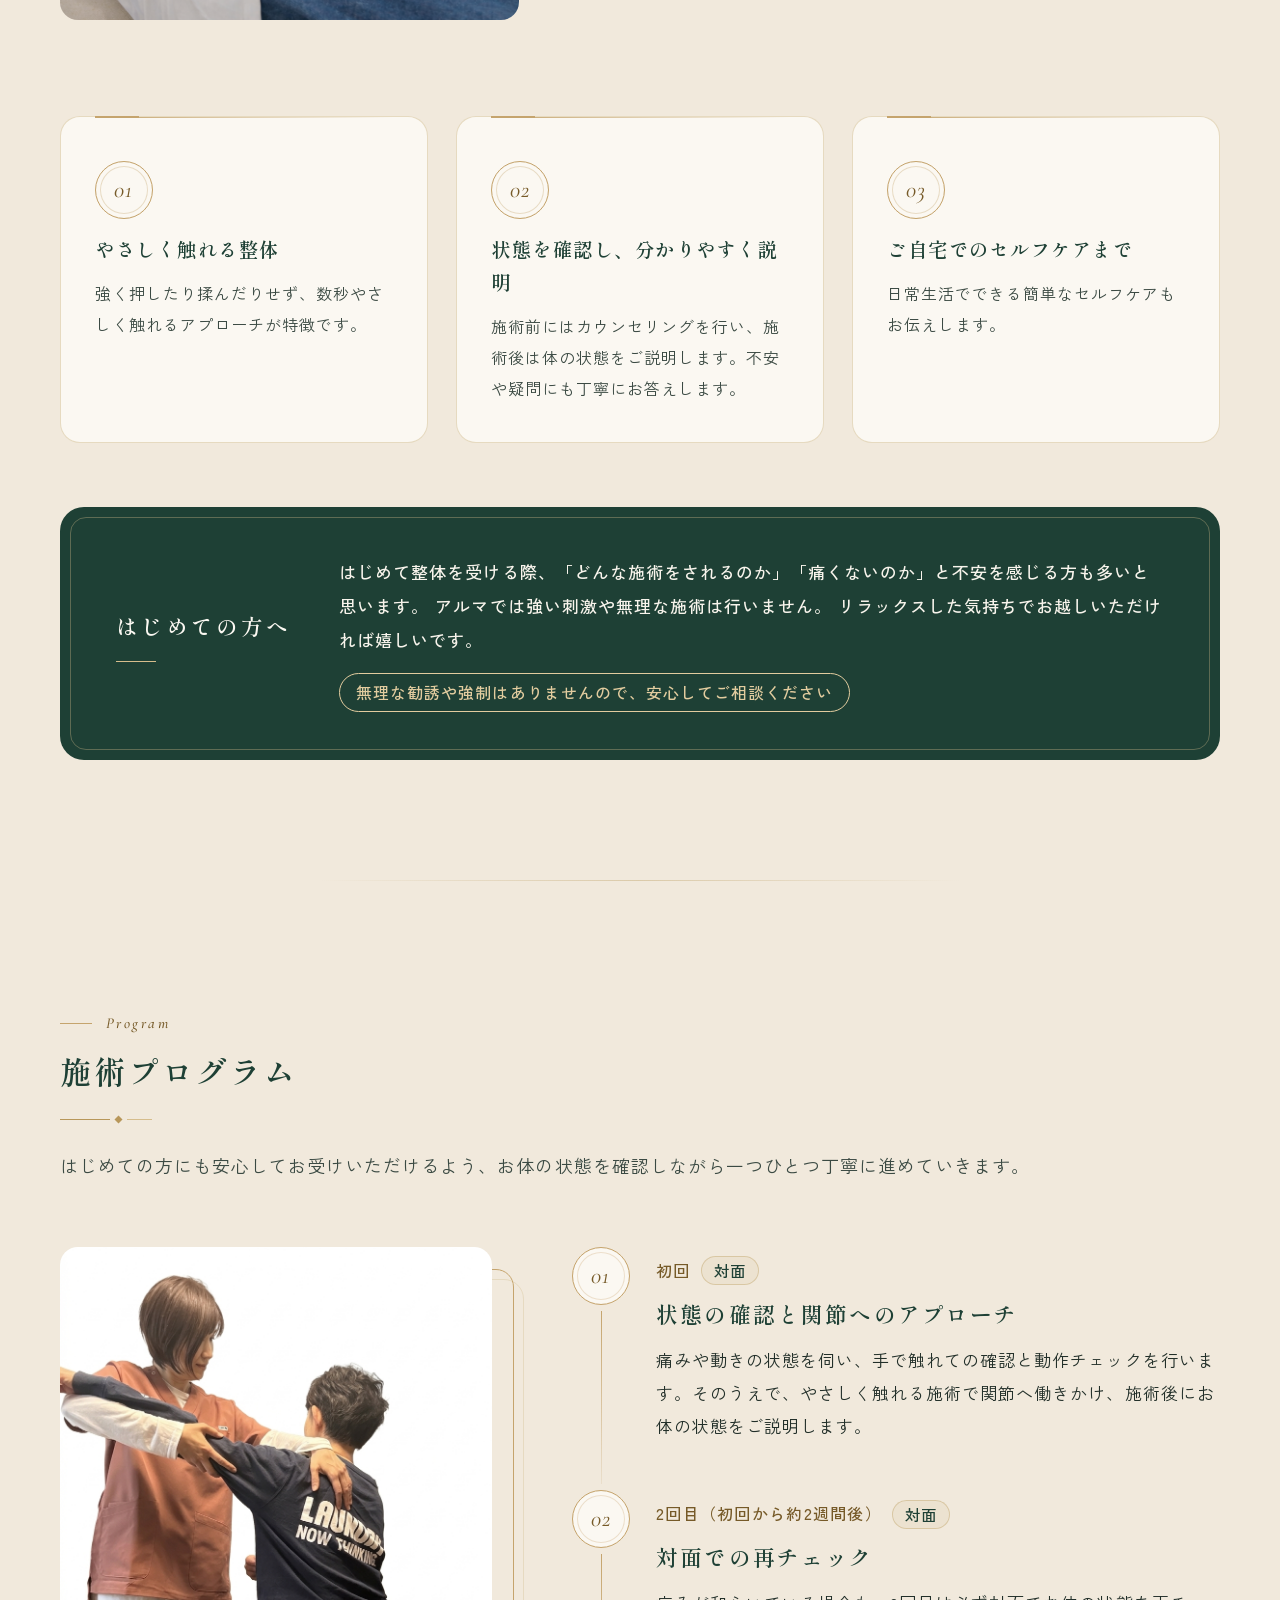
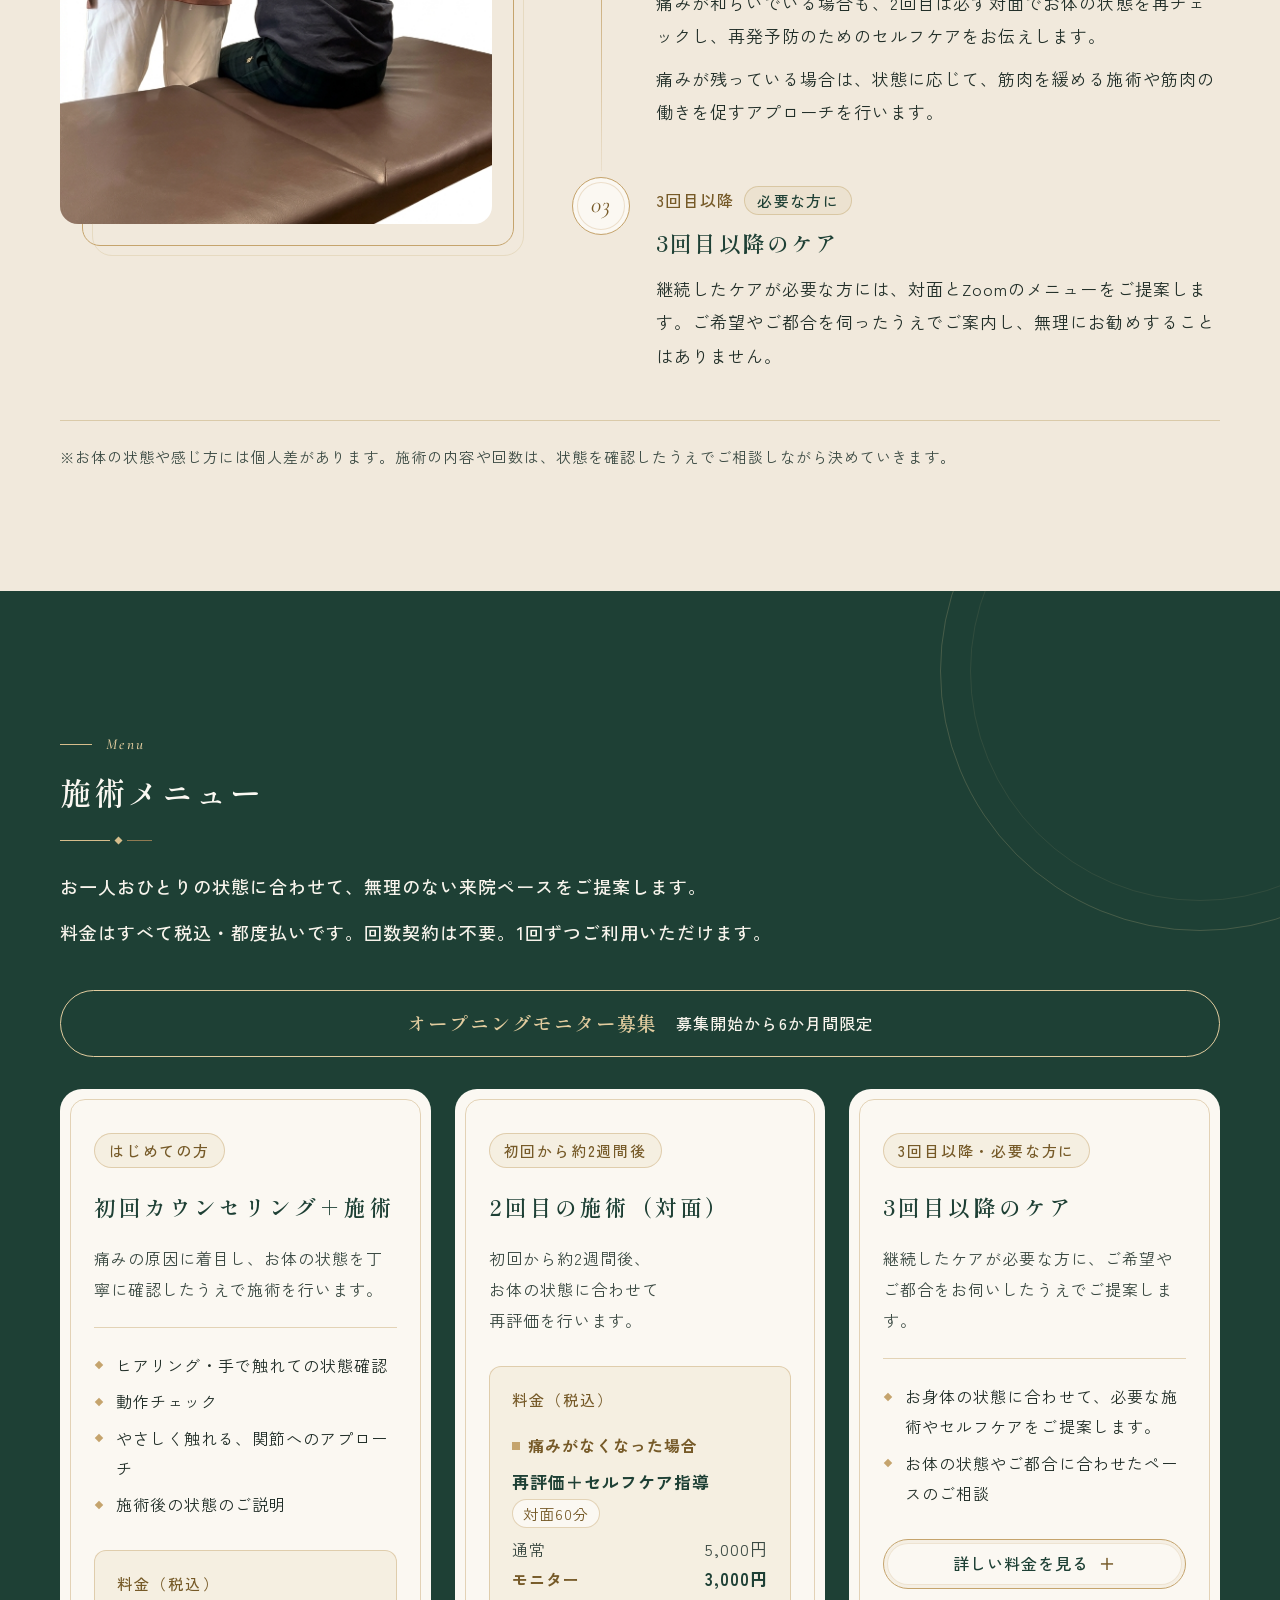
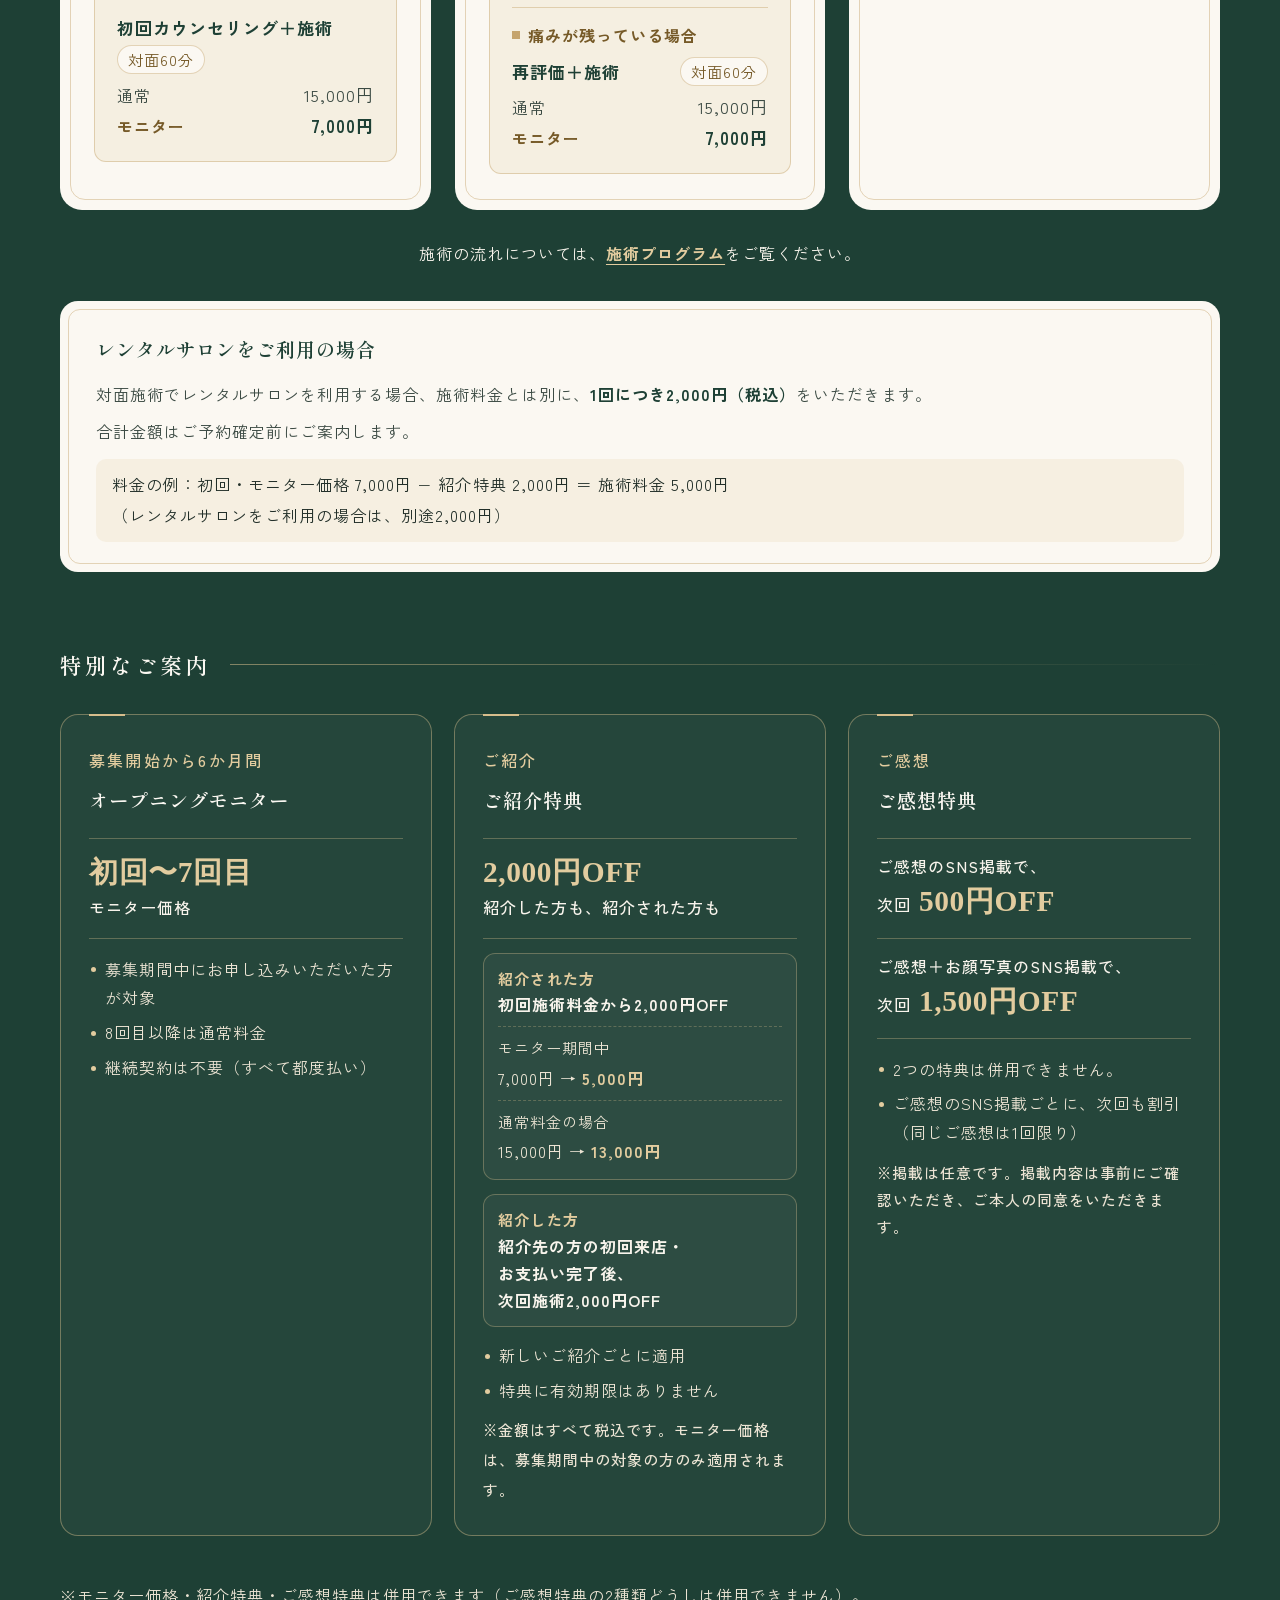
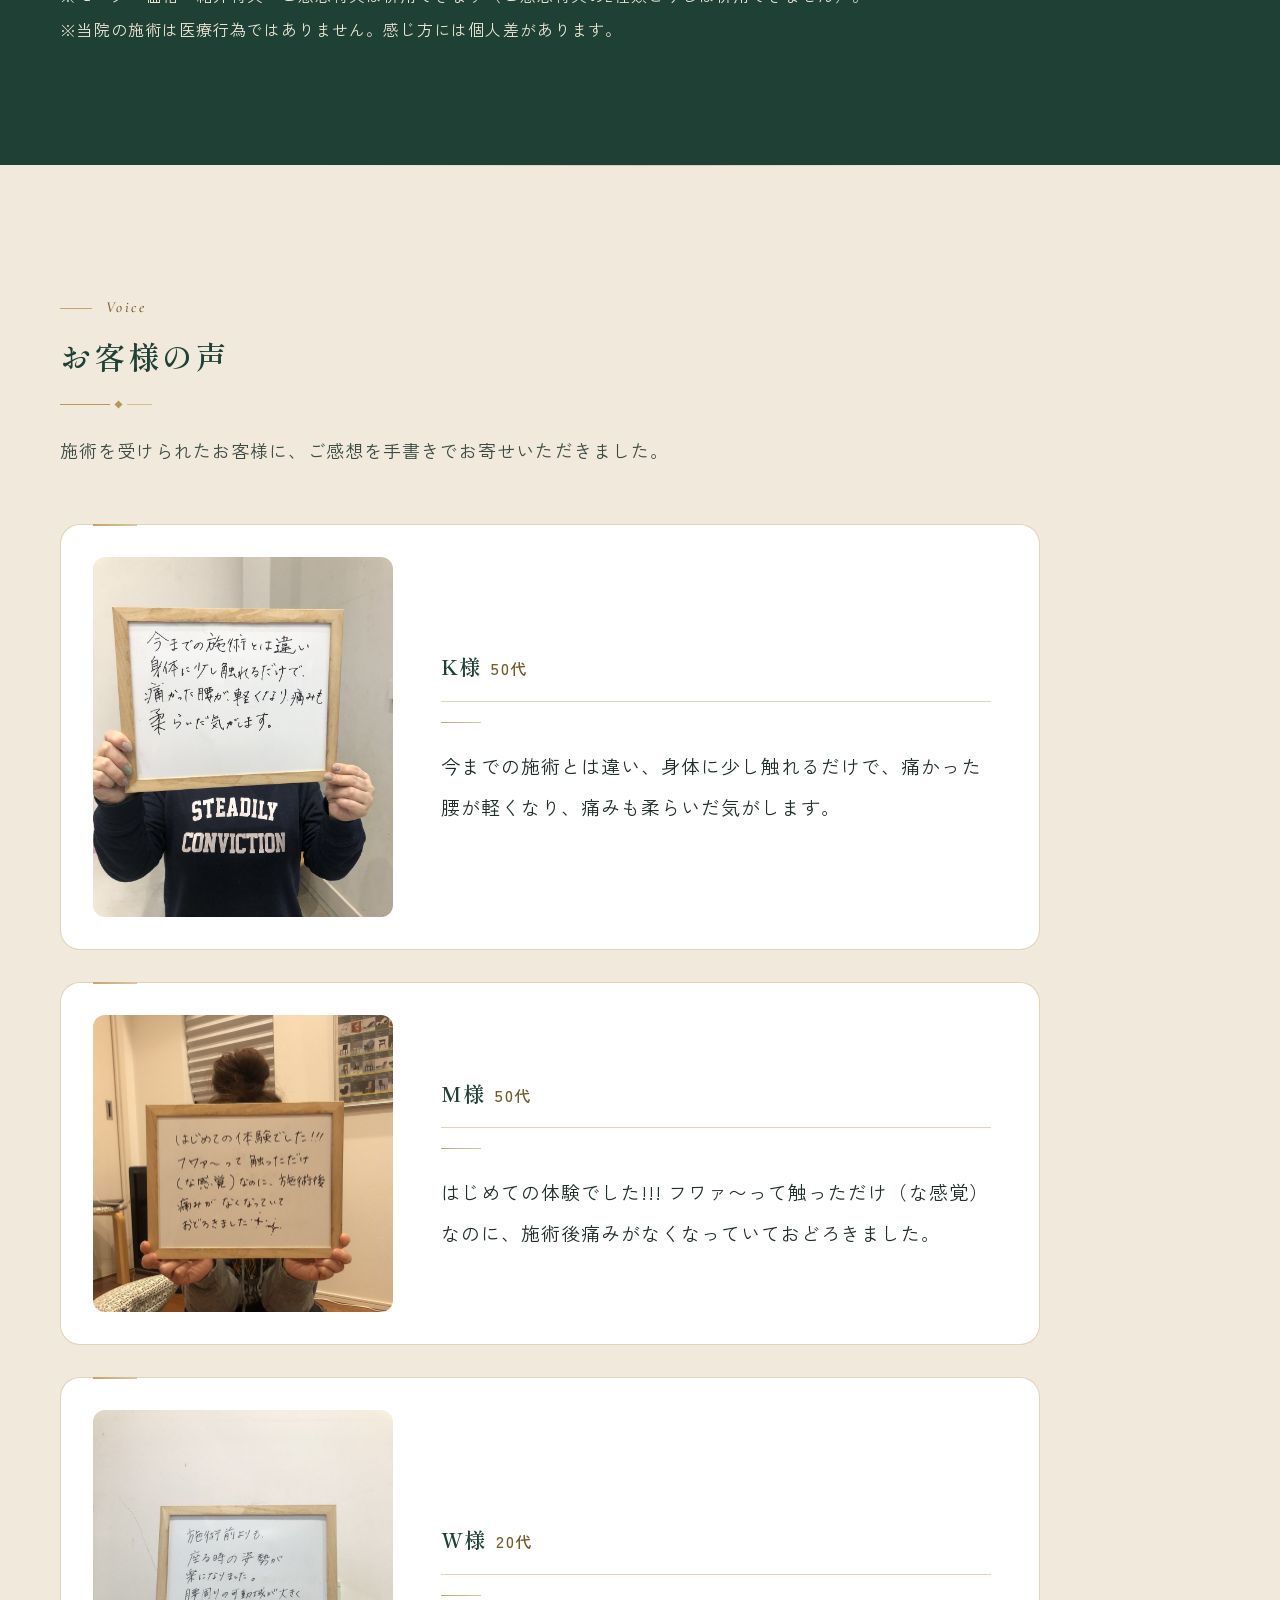
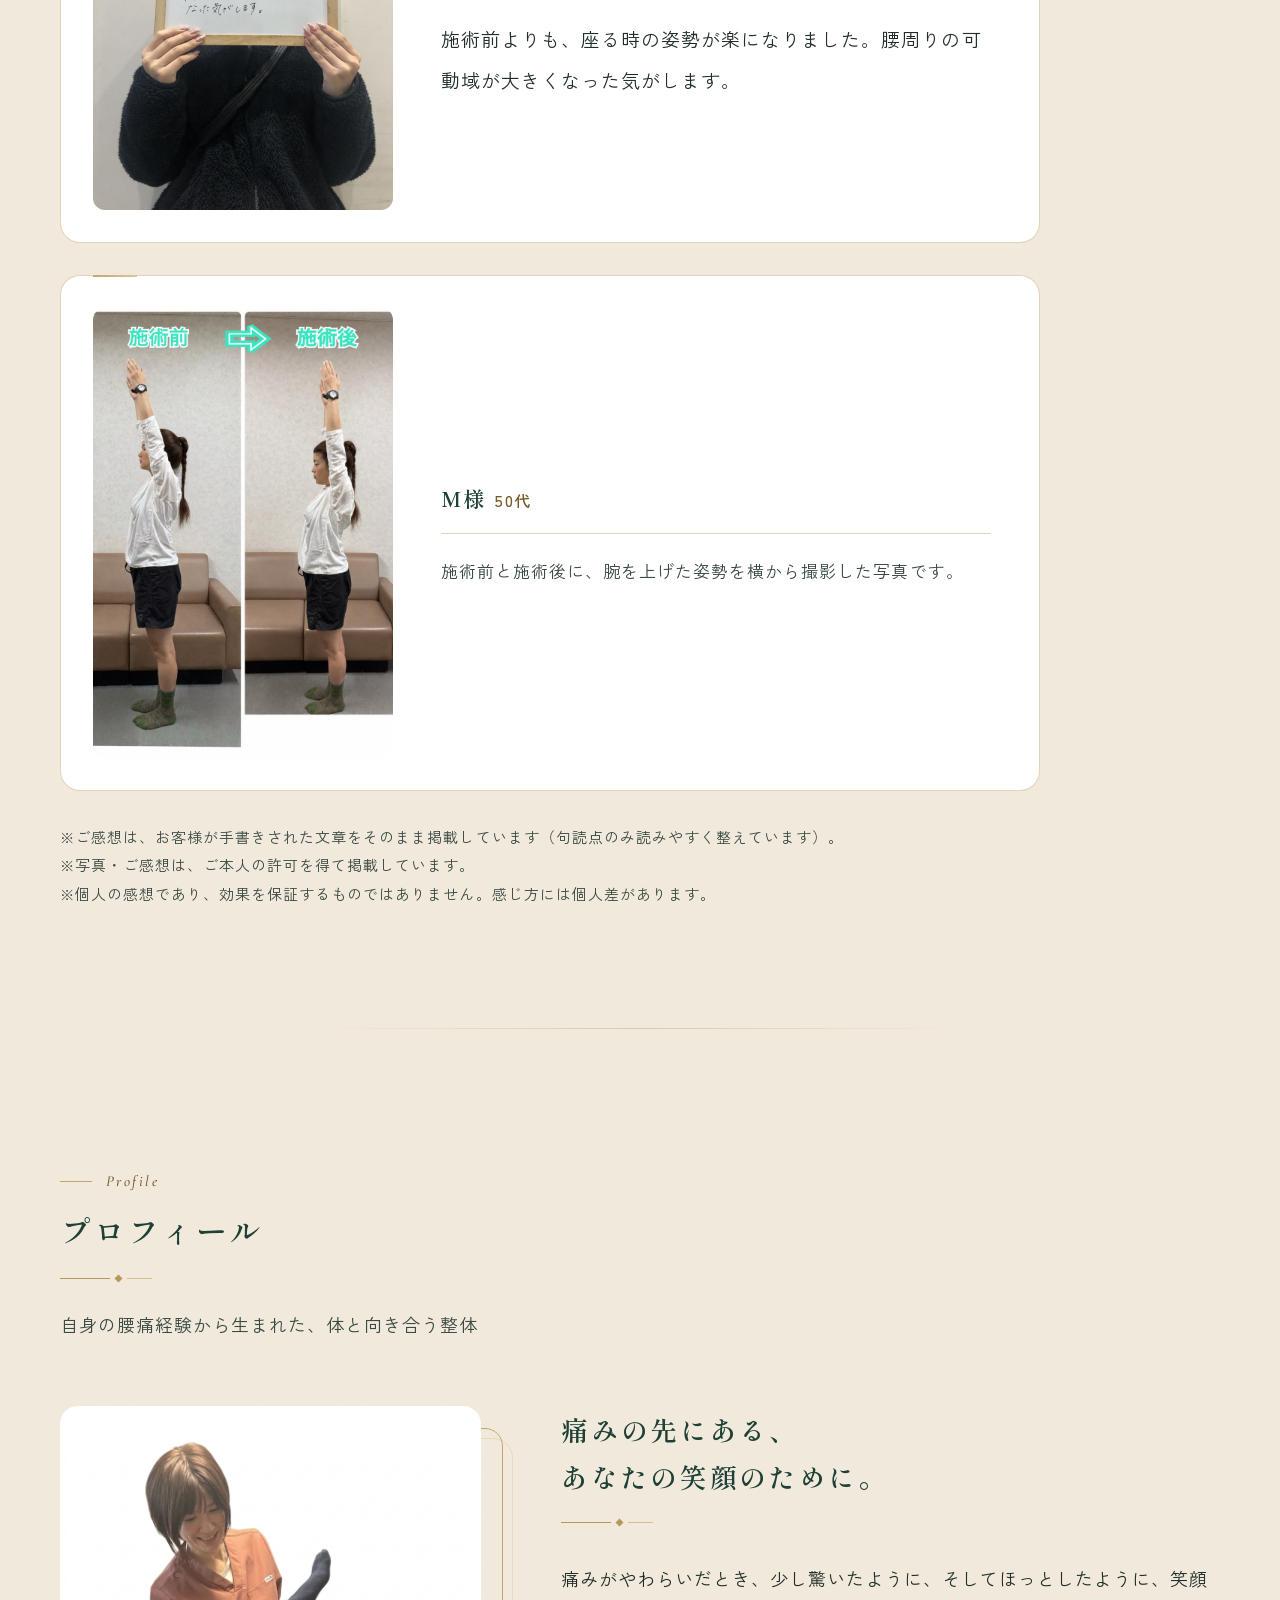
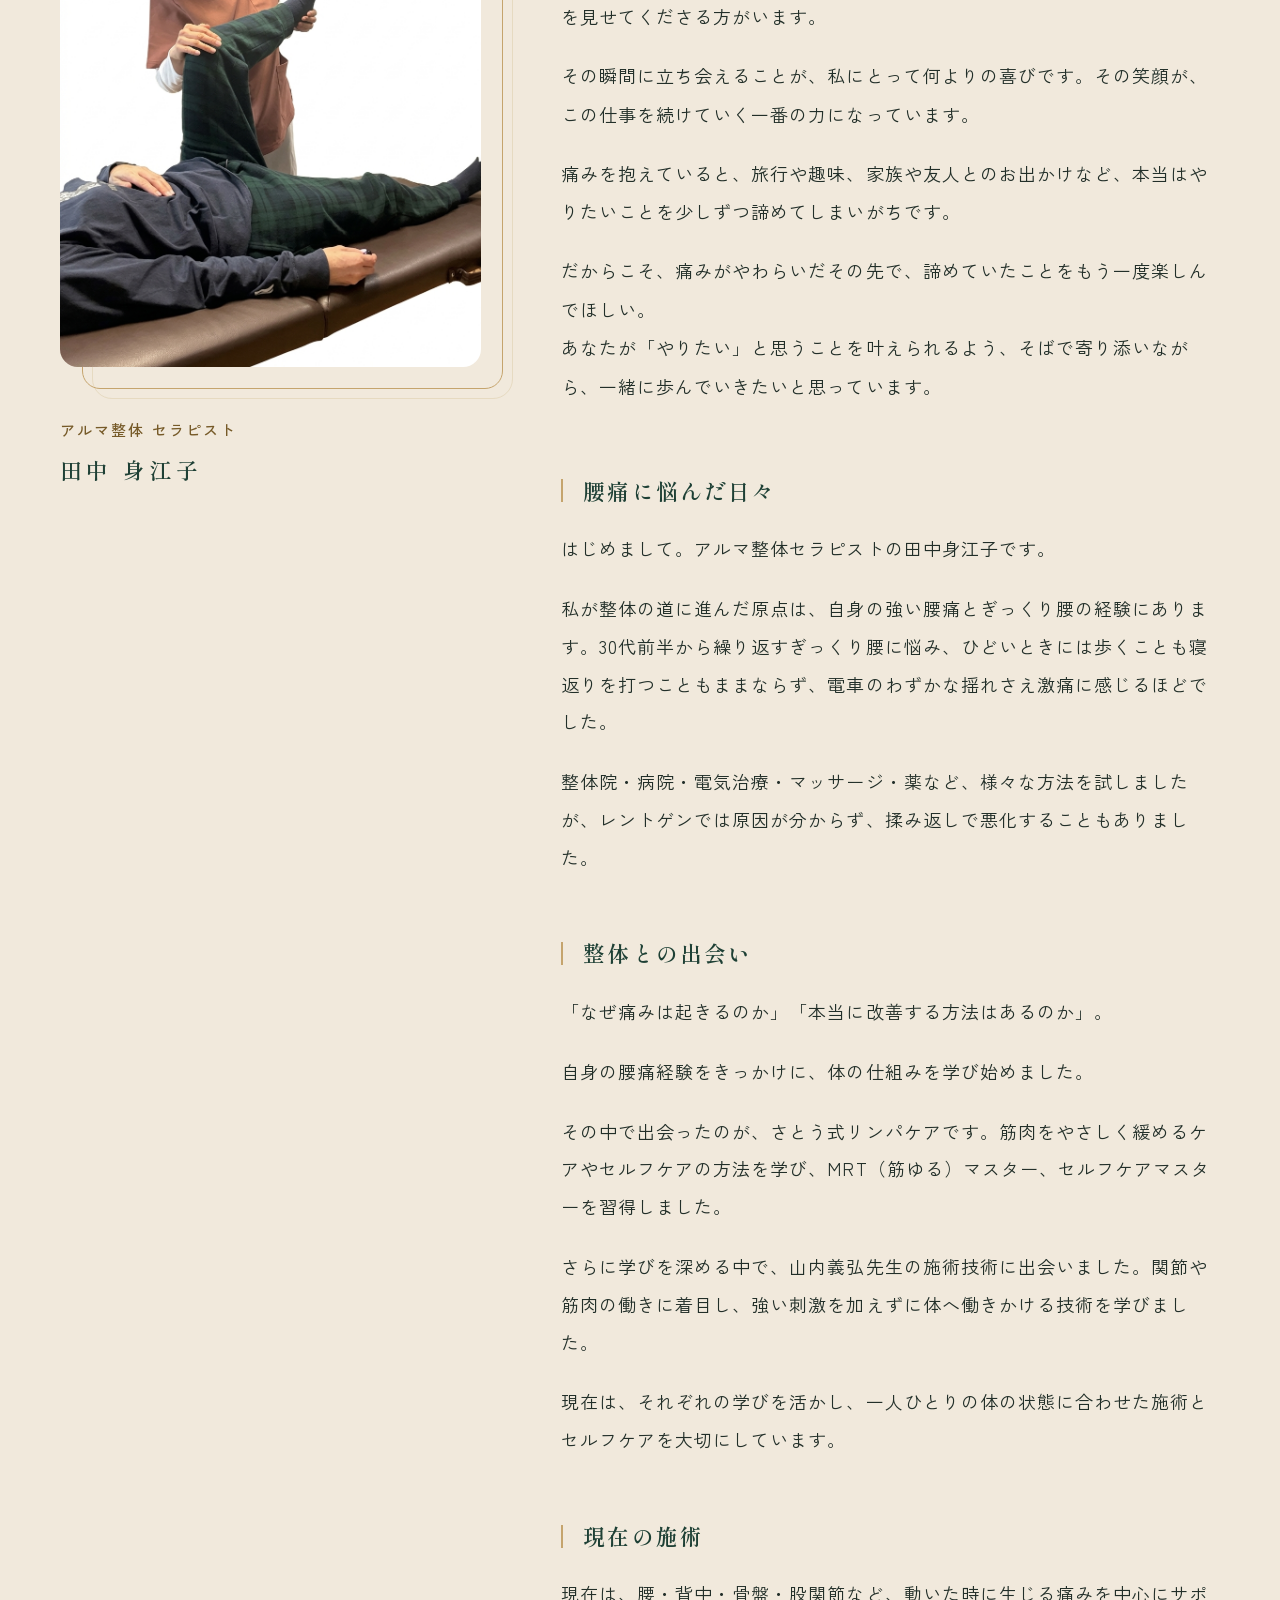
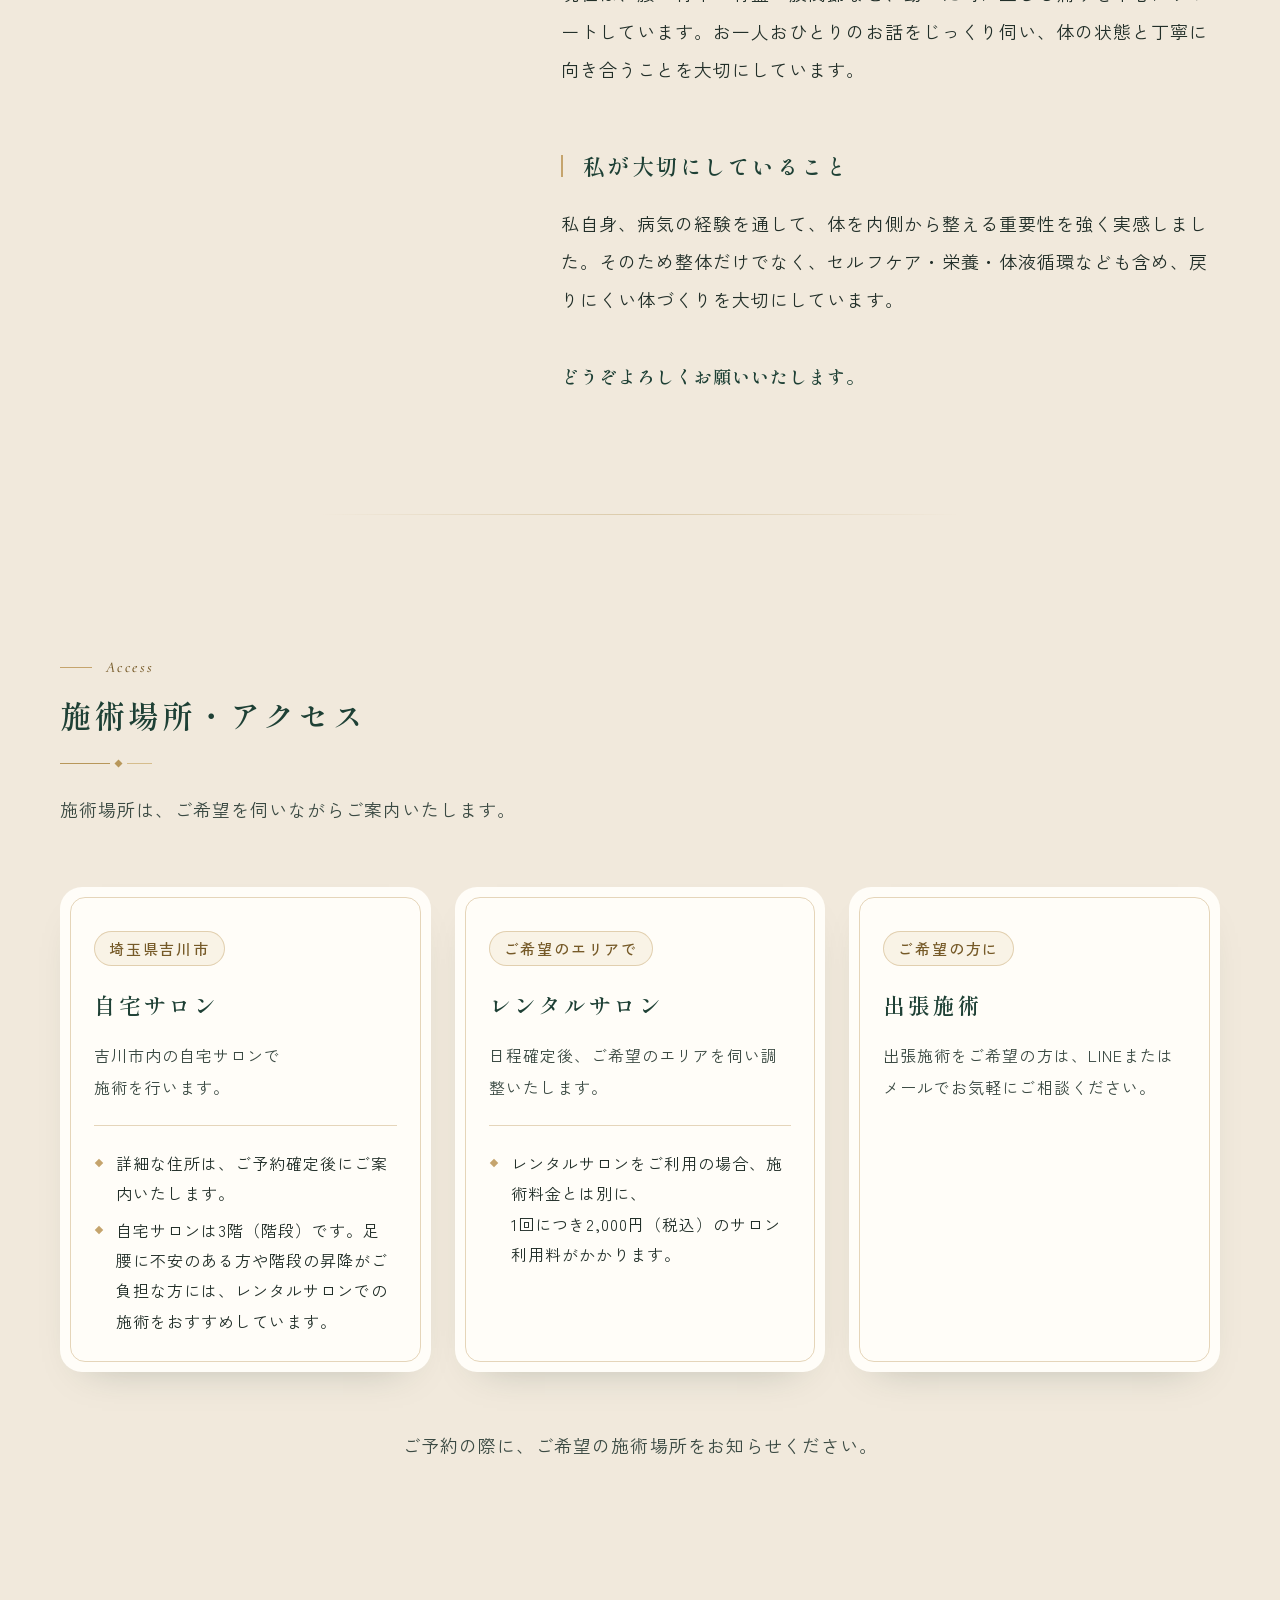
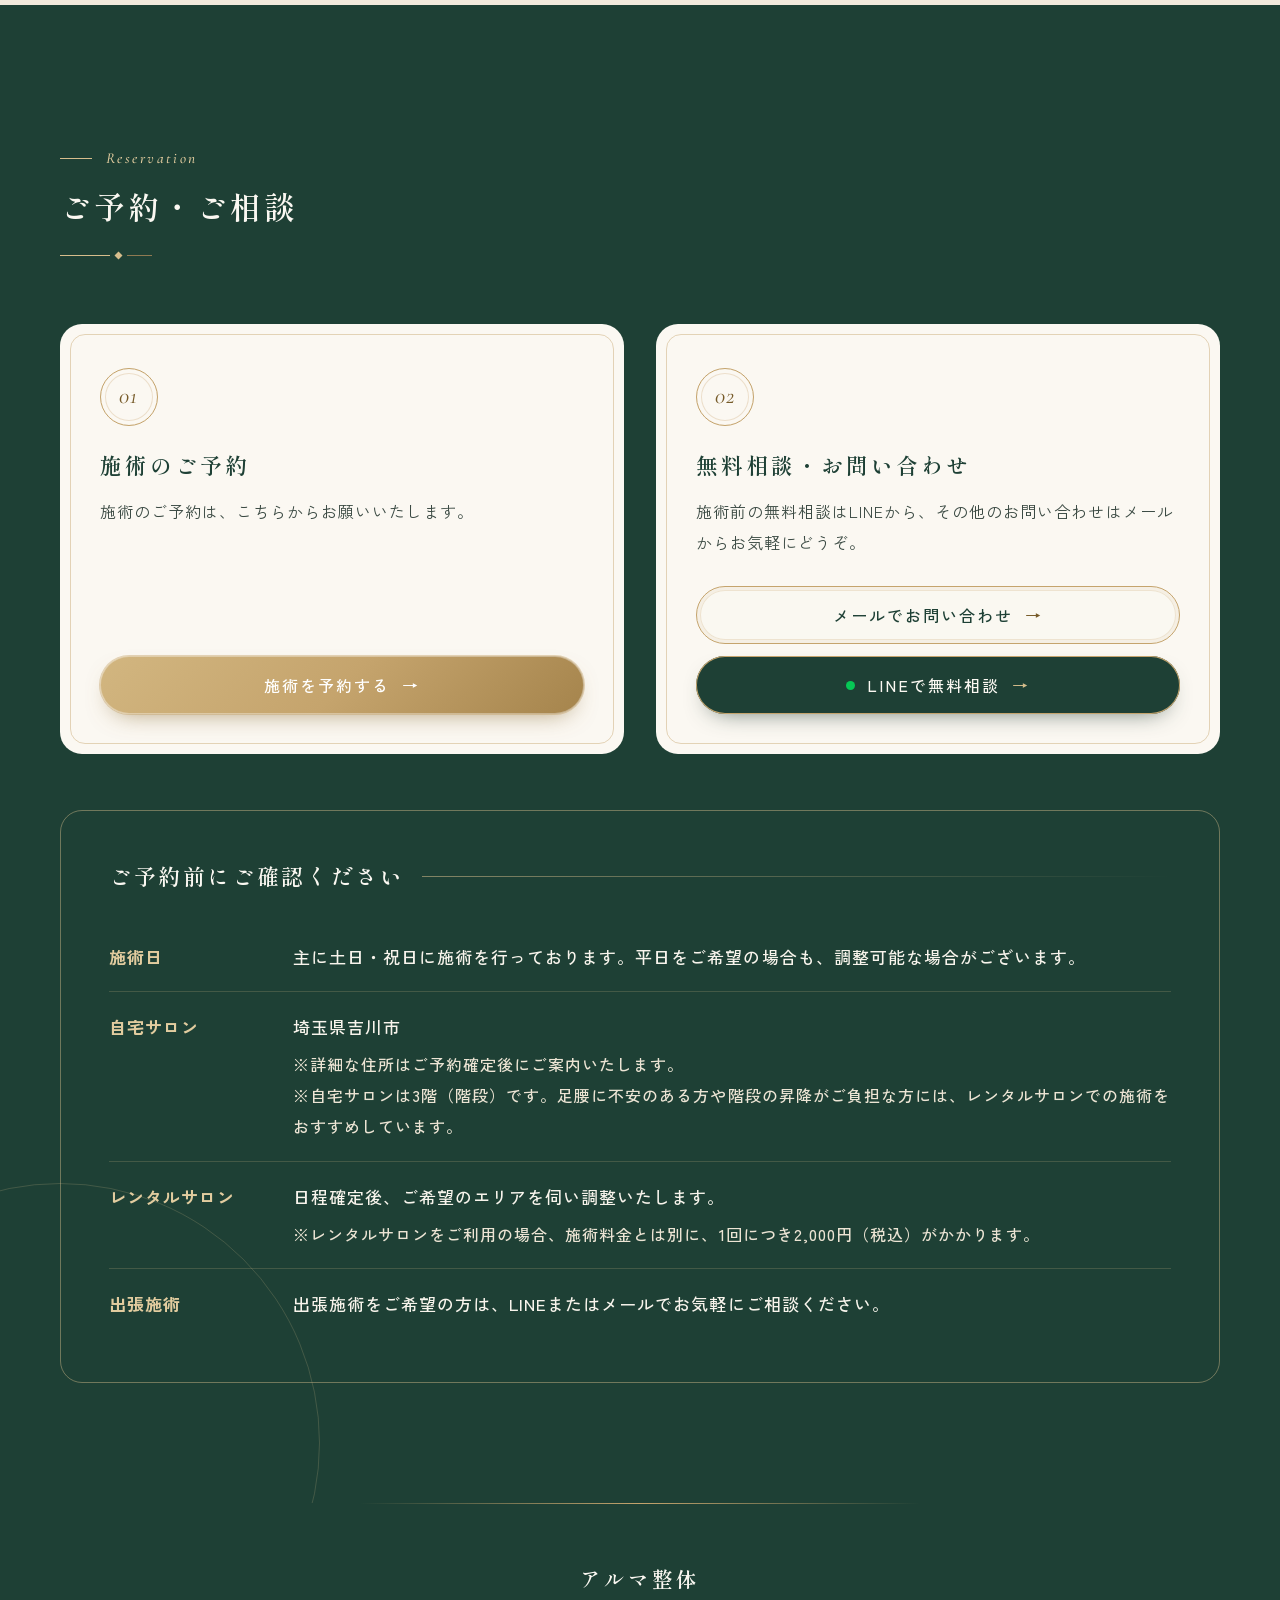
==== commit 145ed248: "ホームページを10月24日の最新版に更新（テスト版）：予約フォームと無料からだチェックのリンク先を更新 Co-Authored-By: Claude Opus 5.5 <noreply@anthrop" ====
--- a/index.html
+++ b/index.html
@@ -31,7 +31,7 @@
           <li><a href="#menu">メニュー</a></li>
           <li><a href="#profile">プロフィール</a></li>
           <li><a href="#access">施術場所・アクセス</a></li>
-          <li><a href="https://forms.gle/JCkZGnLkBEJnqaNr9" data-link="reservationForm" target="_blank" rel="noopener" class="nav-cta">予約</a></li>
+          <li><a href="https://docs.google.com/forms/d/e/1FAIpQLSdODxRcdI_fqiLDrvWYRR0xMZs7sv-9h9PrReZI_oEX8hnt3g/viewform?usp=dialog" data-link="reservationForm" target="_blank" rel="noopener" class="nav-cta">予約</a></li>
         </ul>
       </nav>
     </div>
@@ -49,12 +49,12 @@
             <a href="#access"><span class="nowrap-part">埼玉県吉川市</span><span class="sep" aria-hidden="true">｜</span><span class="nowrap-part">自宅サロン・レンタルサロン・出張施術</span></a>
           </p>
           <h1 class="hero-title">
-            <span class="line">痛みの原因が分からない</span><br>
-            <span class="line accent">不調に悩むあなたへ</span>
+            <span class="line"><span class="nowrap-part">その痛み、</span><span class="nowrap-part">あきらめる前に。</span></span><br>
+            <span class="line accent"><span class="nowrap-part">これからも、</span><span class="nowrap-part">自分らしく動ける体へ。</span></span>
           </h1>
           <p class="hero-lead">
-            やさしく触れる整体で体の変化を引き出し、<br>
-            本来の動きを取り戻すサポートをします。
+            <span class="nowrap-part">関節と筋肉の働きに着目した、</span><span class="nowrap-part">やさしい整体。</span><br>
+            <span class="nowrap-part">施術とセルフケアで、</span><span class="nowrap-part">体を整えるお手伝いをします。</span>
           </p>
           <p class="hero-tagline">体と向き合う、新しい選択を。</p>
 
@@ -69,8 +69,8 @@
             </ul>
           </div>
           <div class="hero-actions">
-            <a href="https://forms.gle/JCkZGnLkBEJnqaNr9" data-link="reservationForm" target="_blank" rel="noopener" class="btn btn-outline">
-              ご予約・お問い合わせ <span class="arrow">→</span>
+            <a href="https://docs.google.com/forms/d/e/1FAIpQLSdODxRcdI_fqiLDrvWYRR0xMZs7sv-9h9PrReZI_oEX8hnt3g/viewform?usp=dialog" data-link="reservationForm" target="_blank" rel="noopener" class="btn btn-outline">
+              施術を予約する <span class="arrow">→</span>
             </a>
           </div>
           <p class="hero-note">※無料からだチェックは医療機関による診断ではなく、体の状態や不調の傾向を知るためのセルフチェックです。</p>
@@ -160,18 +160,13 @@
           </figure>
 
           <div class="about-text reveal">
-            <h3>ご自身の体の状態を知り、<br>無理なく整えていくことを<span class="nowrap-part">大切に。</span></h3>
-            <p>
-              不調の原因は人それぞれです。姿勢の癖や体の使い方、関節・筋肉・神経の働きなど、さまざまな要素が関わっています。
-            </p>
-            <p>
-              そのため、体の状態を丁寧に確認しながら
-              「なぜ今の状態になっているのか」を分かりやすくお伝えすることを心がけています。
-            </p>
-            <p>
-              体が本来持つ力を引き出し、日常を快適に過ごせる状態へ導く。<br>
-              それが、アルマ整体の目指す施術です。
-            </p>
+            <h3><span class="nowrap-part">アルマ整体が</span><span class="nowrap-part">大切にしていること</span></h3>
+            <p>アルマ整体では、体の動きを脳へ伝える「関節センサー」の働きに着目しています。</p>
+            <p>まず関節に働きかけ、約2週間後に体の状態を確認。痛みが残る場合は、こわばった筋肉を緩め、働きを促していきます。</p>
+            <p>ただ、日々の疲れや負担によって、再び不調を感じることもあります。だからこそ、大切なのはご自身でのセルフケアです。</p>
+            <p>毎日完璧に続ける必要はありません。ふと思い出したときに、ご自身の体を優しくいたわってほしい。</p>
+            <p>施術だけに頼らず、ご自身でも体を整えていけるように。</p>
+            <p>そのお手伝いを、無理のないペースで、一緒にさせていただけたら嬉しく思います。</p>
           </div>
         </div>
 
@@ -179,7 +174,7 @@
           <article class="feature reveal">
             <span class="num">01</span>
             <h4>やさしく触れる整体</h4>
-            <p>強く押したり揉んだりせず、数秒やさしく触れるアプローチが特徴です。動いた時に生じる痛みの原因に着目した理論に基づいて関節へ働きかけ、体が本来の動きを取り戻すサポートをします。</p>
+            <p>強く押したり揉んだりせず、数秒やさしく触れるアプローチが特徴です。</p>
           </article>
           <article class="feature reveal">
             <span class="num">02</span>
@@ -189,7 +184,7 @@
           <article class="feature reveal">
             <span class="num">03</span>
             <h4>ご自宅でのセルフケアまで</h4>
-            <p>施術だけで終わらせず、日常生活でできる簡単なセルフケアもお伝えし、戻りにくい体づくりを一緒に目指します。</p>
+            <p>日常生活でできる簡単なセルフケアもお伝えします。</p>
           </article>
         </div>
 
@@ -420,10 +415,6 @@
           <li>※モニター価格・紹介特典・ご感想特典は併用できます（ご感想特典の2種類どうしは併用できません）。</li>
           <li>※当院の施術は医療行為ではありません。感じ方には個人差があります。</li>
         </ul>
-
-        <div class="menu-cta reveal">
-          <a href="https://forms.gle/JCkZGnLkBEJnqaNr9" data-link="reservationForm" target="_blank" rel="noopener" class="btn btn-gold">ご予約・お問い合わせ <span class="arrow">→</span></a>
-        </div>
       </div>
     </section>
 
@@ -519,10 +510,13 @@
             <div class="profile-summary">
               <div class="summary-item">
                 <h3>整体を始めたきっかけ</h3>
-                <p>30代前半から繰り返すぎっくり腰に悩み、様々な方法を試しても原因が分からなかった経験から、「なぜ痛みは起きるのか」を学び始めたことが原点です。</p>
+                <p>自身の腰痛経験をきっかけに、体の仕組みを学び始めました。</p>
+                <p>さとう式リンパケアで筋肉をやさしく緩めるケアやセルフケアを学び、MRT（筋ゆる）マスター、セルフケアマスターを習得しました。</p>
+                <p>その後、<span class="name-nowrap">山内義弘</span>先生のもとで関節と筋肉の働きに着目した施術技術を学びました。</p>
+                <p>現在は、それぞれの学びを活かし、一人ひとりの体の状態に合わせた施術とセルフケアを大切にしています。</p>
               </div>
               <div class="summary-item">
-                <h3>大切にしていること</h3>
+                <h3>私が大切にしていること</h3>
                 <p>整体だけでなく、セルフケア・栄養・体液循環なども含め、戻りにくい体づくりを大切にしています。</p>
               </div>
             </div>
@@ -536,8 +530,11 @@
 
             <div class="profile-text reveal">
               <h3>整体との出会い</h3>
-              <p>「なぜ痛みは起きるのか」「本当に改善する方法はあるのか」。この疑問が、体の仕組みを学び続ける出発点となりました。</p>
-              <p>学びを深めるなかで出会ったのが、動いた時に生じる痛みの原因に着目し、強い刺激を加えずに関節へ働きかける、今の整体です。</p>
+              <p>「なぜ痛みは起きるのか」「本当に改善する方法はあるのか」。</p>
+              <p>自身の腰痛経験をきっかけに、体の仕組みを学び始めました。</p>
+              <p>その中で出会ったのが、さとう式リンパケアです。筋肉をやさしく緩めるケアやセルフケアの方法を学び、MRT（筋ゆる）マスター、セルフケアマスターを習得しました。</p>
+              <p>さらに学びを深める中で、<span class="name-nowrap">山内義弘</span>先生の施術技術に出会いました。関節や筋肉の働きに着目し、強い刺激を加えずに体へ働きかける技術を学びました。</p>
+              <p>現在は、それぞれの学びを活かし、一人ひとりの体の状態に合わせた施術とセルフケアを大切にしています。</p>
             </div>
 
             <div class="profile-text reveal">
@@ -546,18 +543,9 @@
             </div>
 
             <div class="profile-text reveal">
-              <h3>大切にしていること</h3>
+              <h3>私が大切にしていること</h3>
               <p>私自身、病気の経験を通して、体を内側から整える重要性を強く実感しました。そのため整体だけでなく、セルフケア・栄養・体液循環なども含め、戻りにくい体づくりを大切にしています。</p>
             </div>
-
-            <blockquote class="philosophy reveal">
-              <p class="philosophy-quote">痛みが出てから対処するのではなく、<br>体の変化に気づき、自分で整えられるように。</p>
-              <div class="philosophy-text">
-                <p>毎日、頑張ってセルフケアを続ける必要はありません。</p>
-                <p>大切なのは、ご自身の体の状態を知り、不調のサインに気づけること。<br>『そろそろケアが必要かな』と感じたときに、ご自身で無理なくケアやメンテナンスができる。</p>
-                <p>アルマ整体では、施術だけに頼らず、ご自身の体と上手に付き合っていけるようサポートしていきます。</p>
-              </div>
-            </blockquote>
 
             <p class="profile-sign reveal">どうぞよろしくお願いいたします。</p>
 
@@ -600,39 +588,38 @@
           <article class="menu-card access-card reveal">
             <span class="tag">ご希望の方に</span>
             <h3>出張施術</h3>
-            <p>ご希望の方はお問い合わせください。</p>
+            <p>出張施術をご希望の方は、LINEまたはメールでお気軽にご相談ください。</p>
           </article>
         </div>
 
         <div class="access-cta reveal">
           <p>ご予約の際に、ご希望の施術場所をお知らせください。</p>
-          <a href="https://forms.gle/JCkZGnLkBEJnqaNr9" data-link="reservationForm" target="_blank" rel="noopener" class="btn btn-gold">ご予約・お問い合わせ <span class="arrow">→</span></a>
-        </div>
-      </div>
-    </section>
-
-    <!-- ================= ご予約・お問い合わせ ================= -->
+        </div>
+      </div>
+    </section>
+
+    <!-- ================= ご予約・ご相談 ================= -->
     <section class="reserve" id="reserve">
       <div class="wrap">
         <div class="reserve-head reveal">
           <p class="eyebrow">Reservation</p>
-          <h2 class="section-title">ご予約・お問い合わせ</h2>
+          <h2 class="section-title">ご予約・ご相談</h2>
         </div>
 
         <div class="reserve-cards">
           <div class="reserve-card reveal">
             <span class="step-num">01</span>
-            <h3>予約・お問い合わせ</h3>
-            <p>施術のご予約やお問い合わせは、こちらからお願いいたします。</p>
-            <a href="https://forms.gle/JCkZGnLkBEJnqaNr9" data-link="reservationForm" target="_blank" rel="noopener" class="btn btn-gold">予約・お問い合わせ <span class="arrow">→</span></a>
+            <h3>施術のご予約</h3>
+            <p>施術のご予約は、こちらからお願いいたします。</p>
+            <a href="https://docs.google.com/forms/d/e/1FAIpQLSdODxRcdI_fqiLDrvWYRR0xMZs7sv-9h9PrReZI_oEX8hnt3g/viewform?usp=dialog" data-link="reservationForm" target="_blank" rel="noopener" class="btn btn-gold">施術を予約する <span class="arrow">→</span></a>
           </div>
           <div class="reserve-card reveal">
             <span class="step-num">02</span>
-            <h3>メールお問い合わせ・LINE公式アカウント</h3>
-            <p>メールまたはLINE公式アカウントからもお気軽にお問い合わせいただけます。</p>
+            <h3>無料相談・お問い合わせ</h3>
+            <p>施術前の無料相談はLINEから、その他のお問い合わせはメールからお気軽にどうぞ。</p>
             <div class="reserve-btns">
               <a href="#" class="btn btn-outline" data-link="email">メールでお問い合わせ <span class="arrow">→</span></a>
-              <a href="#" class="btn btn-line" data-link="line"><span class="line-dot" aria-hidden="true"></span>LINE公式アカウント <span class="arrow">→</span></a>
+              <a href="#" class="btn btn-line" data-link="line"><span class="line-dot" aria-hidden="true"></span>LINEで無料相談 <span class="arrow">→</span></a>
             </div>
           </div>
         </div>
@@ -654,7 +641,7 @@
             </div>
             <div>
               <dt>出張施術</dt>
-              <dd>ご希望の方はお問い合わせください。</dd>
+              <dd>出張施術をご希望の方は、LINEまたはメールでお気軽にご相談ください。</dd>
             </div>
           </dl>
         </div>
@@ -672,7 +659,7 @@
         <a href="#voices">お客様の声</a>
         <a href="#profile">プロフィール</a>
         <a href="#access">施術場所・アクセス</a>
-        <a href="https://forms.gle/JCkZGnLkBEJnqaNr9" data-link="reservationForm" target="_blank" rel="noopener">ご予約・お問い合わせ</a>
+        <a href="https://docs.google.com/forms/d/e/1FAIpQLSdODxRcdI_fqiLDrvWYRR0xMZs7sv-9h9PrReZI_oEX8hnt3g/viewform?usp=dialog" data-link="reservationForm" target="_blank" rel="noopener">施術を予約する</a>
       </nav>
       <p>※当院の施術は医療行為ではありません。感じ方には個人差があります。</p>
       <p>&copy; Alma Body Care</p>
@@ -681,8 +668,8 @@
 
   <!-- スマートフォン用：画面下に固定するご予約ボタン -->
   <div class="mobile-cta">
-    <a href="https://forms.gle/JCkZGnLkBEJnqaNr9" data-link="reservationForm" target="_blank" rel="noopener">ご予約・お問い合わせ</a>
-    <a href="#" data-link="email">メール</a>
+    <a href="https://docs.google.com/forms/d/e/1FAIpQLSdODxRcdI_fqiLDrvWYRR0xMZs7sv-9h9PrReZI_oEX8hnt3g/viewform?usp=dialog" data-link="reservationForm" target="_blank" rel="noopener">施術を予約する</a>
+    <a href="#" data-link="line">LINEで無料相談</a>
   </div>
 
   <div class="toast" role="status" aria-live="polite"></div>
--- a/style-v9.css
+++ b/style-v9.css
@@ -3153,3 +3153,30 @@
 .special .special-points + .special-note:not(.special-consent) { margin-top: 10px; }
 /* 割引後の金額：どの幅でも「ラベルの下に金額」で、2つの行の並びをそろえる */
 .referral-prices > div { flex-direction: column; gap: 0; }
+
+/* ============================================================
+   v9 追加（2026-10-24）：新しいキャッチコピーの収まりを調整
+   「その痛み、あきらめる前に。／これからも、自分らしく動ける体へ。」は従来より長いため、
+   ・PC：2行のまま。文字の大きさは従来を上限に、2行目が文章の列に収まるよう自動で小さくする
+   ・スマホ：区切りのよい位置（「、」の後）でだけ改行し、3行で表示。ゴールドの下線は折り返した行にも付ける
+   説明文も文節（.nowrap-part）の区切りでだけ改行する。色・字体は変更しない
+   ============================================================ */
+@media (min-width: 961px) {
+  .hero-copy { container-type: inline-size; }
+  .hero-title .line {
+    font-size: min(1em, 5.2cqi);   /* 17文字の2行目が列の幅に収まる大きさ（従来の大きさが上限） */
+    letter-spacing: .1em;
+  }
+}
+@media (max-width: 960px) {
+  .hero-title .line {
+    white-space: normal;
+    letter-spacing: .06em;
+    font-size: min(1em, calc((100vw - 32px) / 14.2));   /* 1行目（13文字）が画面幅に収まる大きさ */
+  }
+  .hero-title .accent {
+    display: inline;
+    -webkit-box-decoration-break: clone;
+    box-decoration-break: clone;
+  }
+}
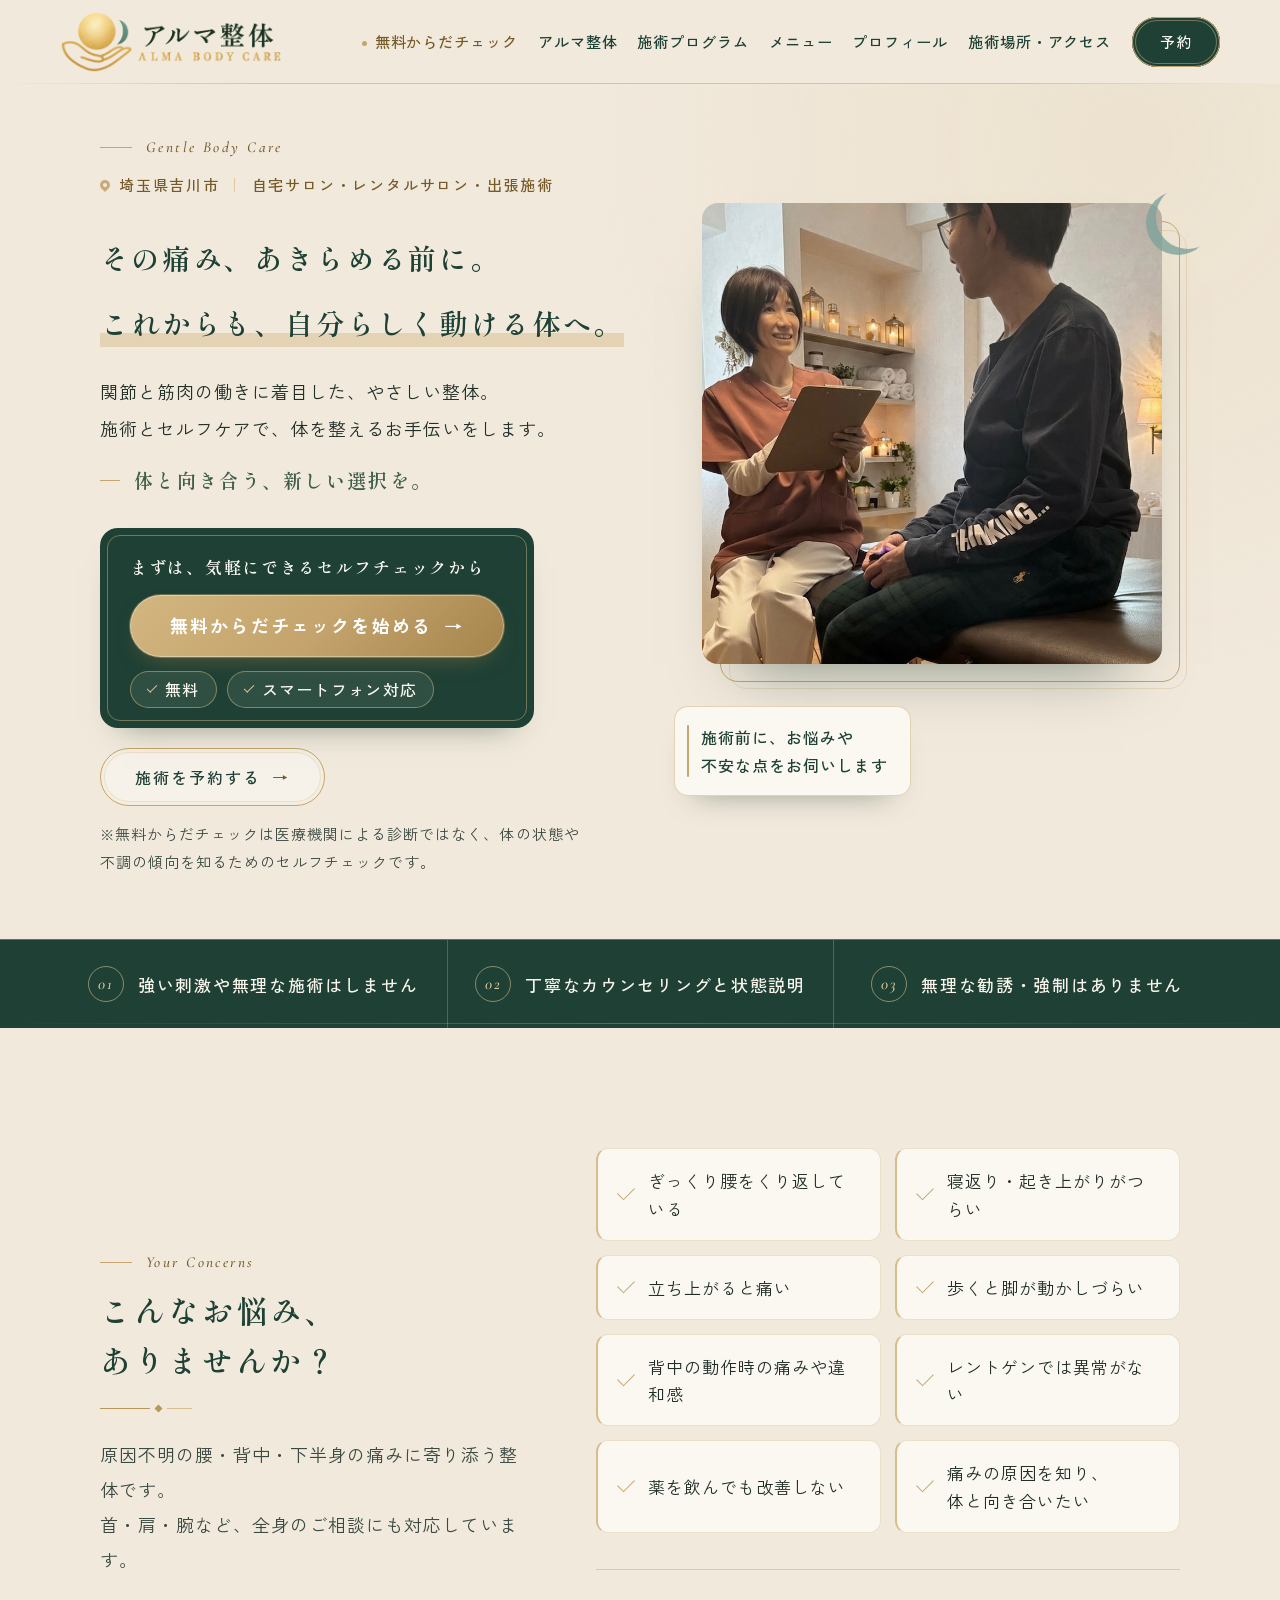
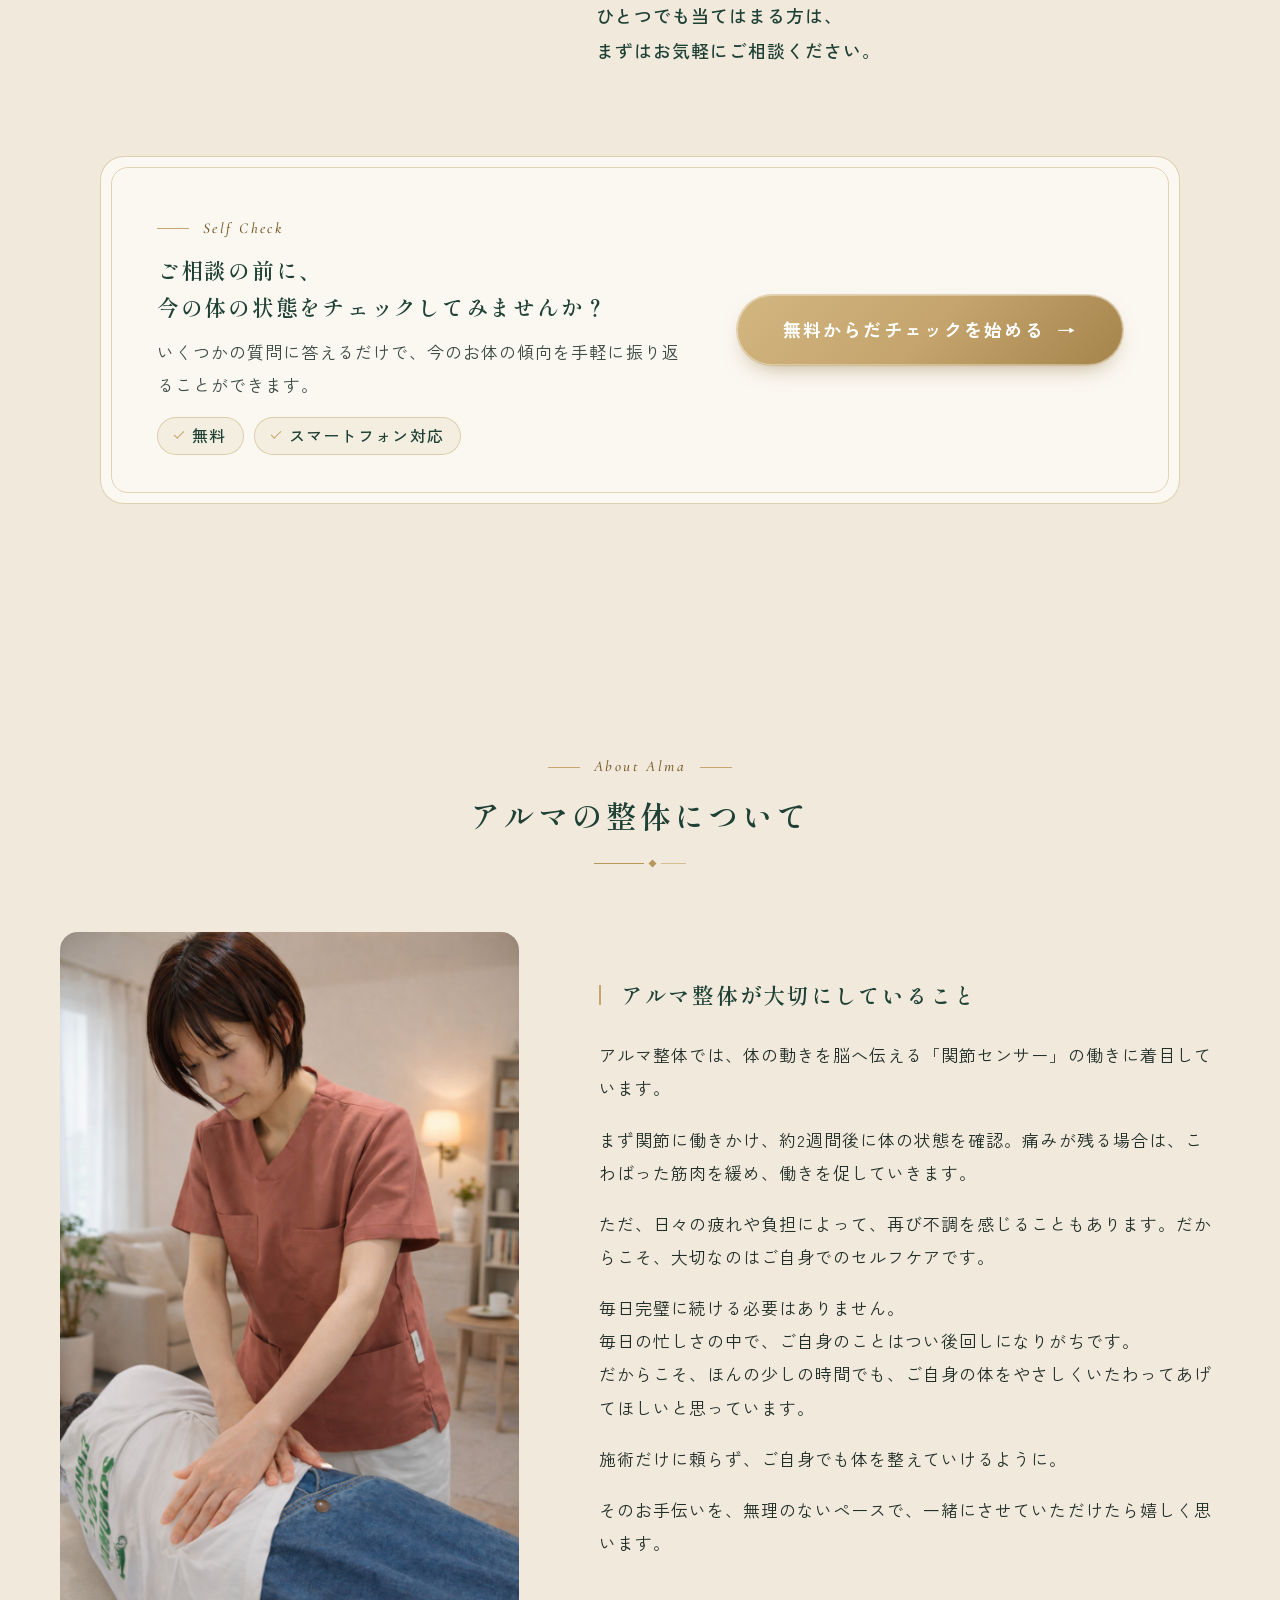
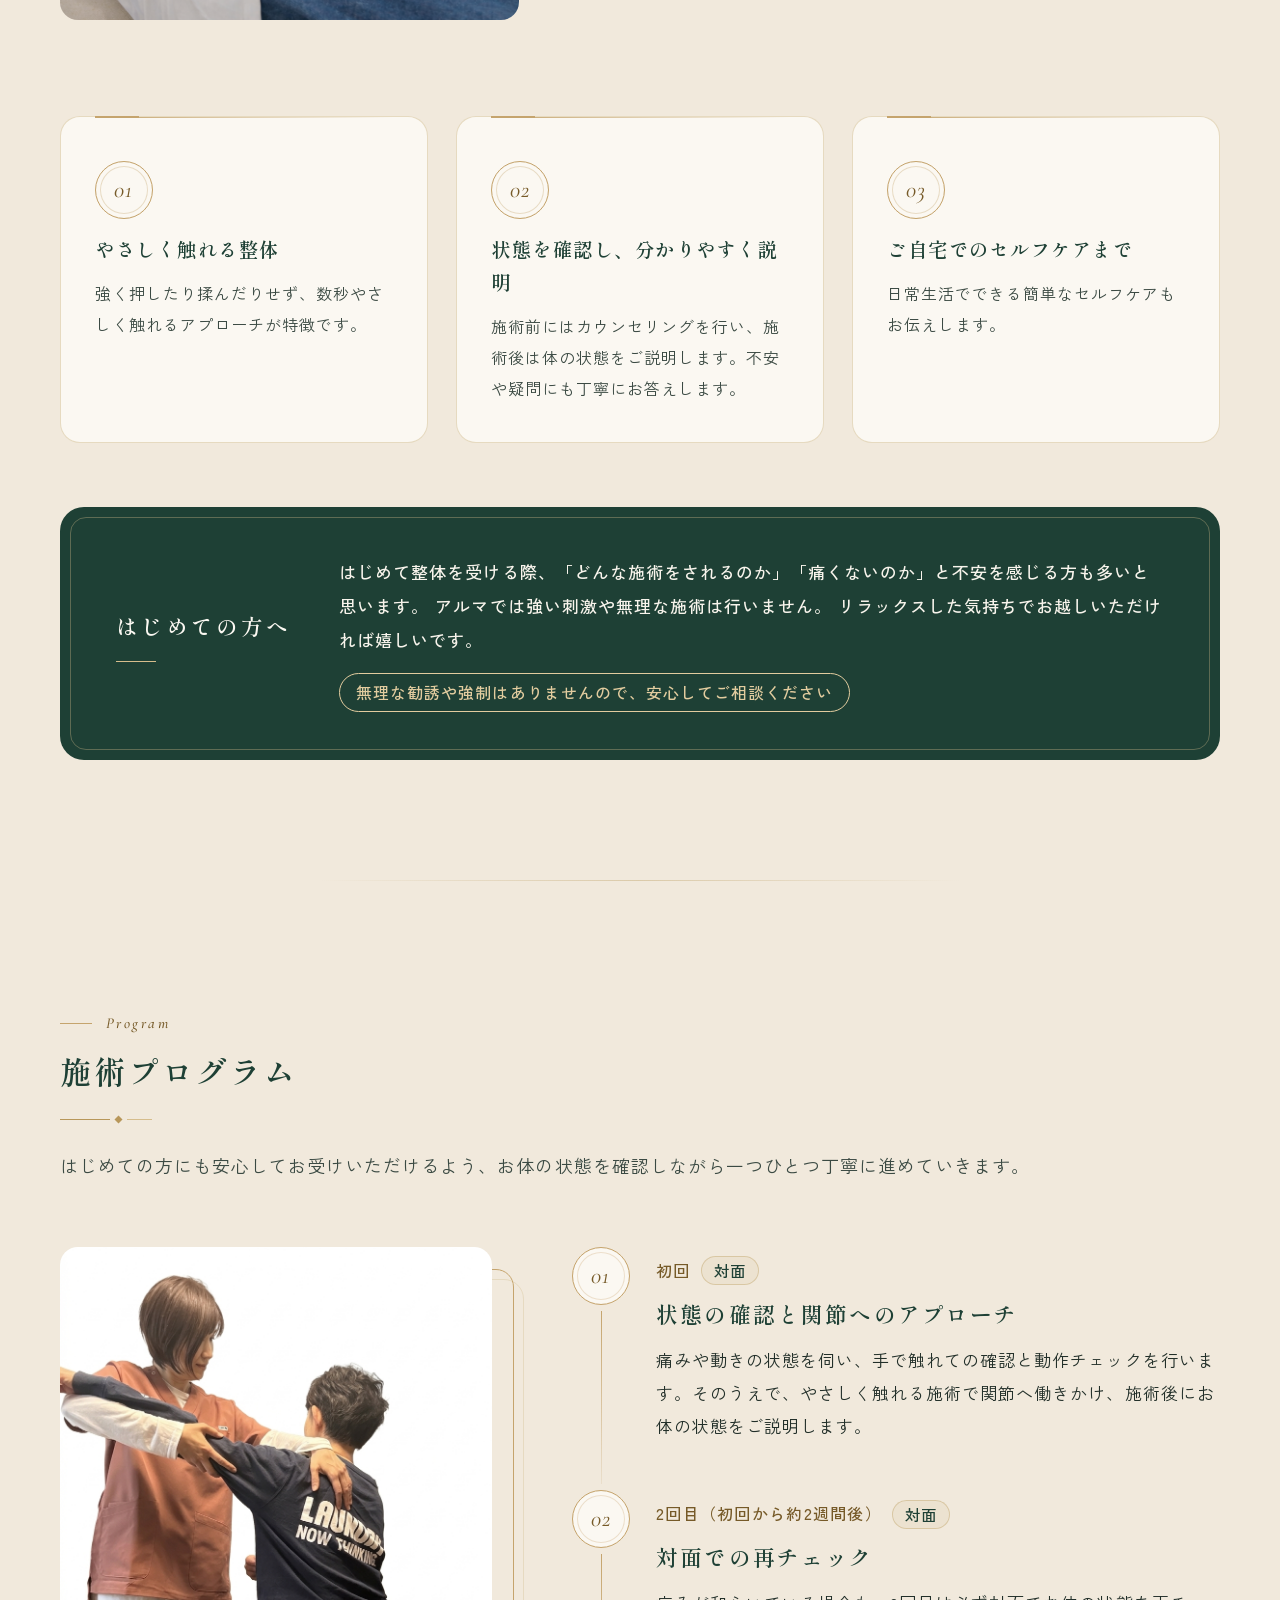
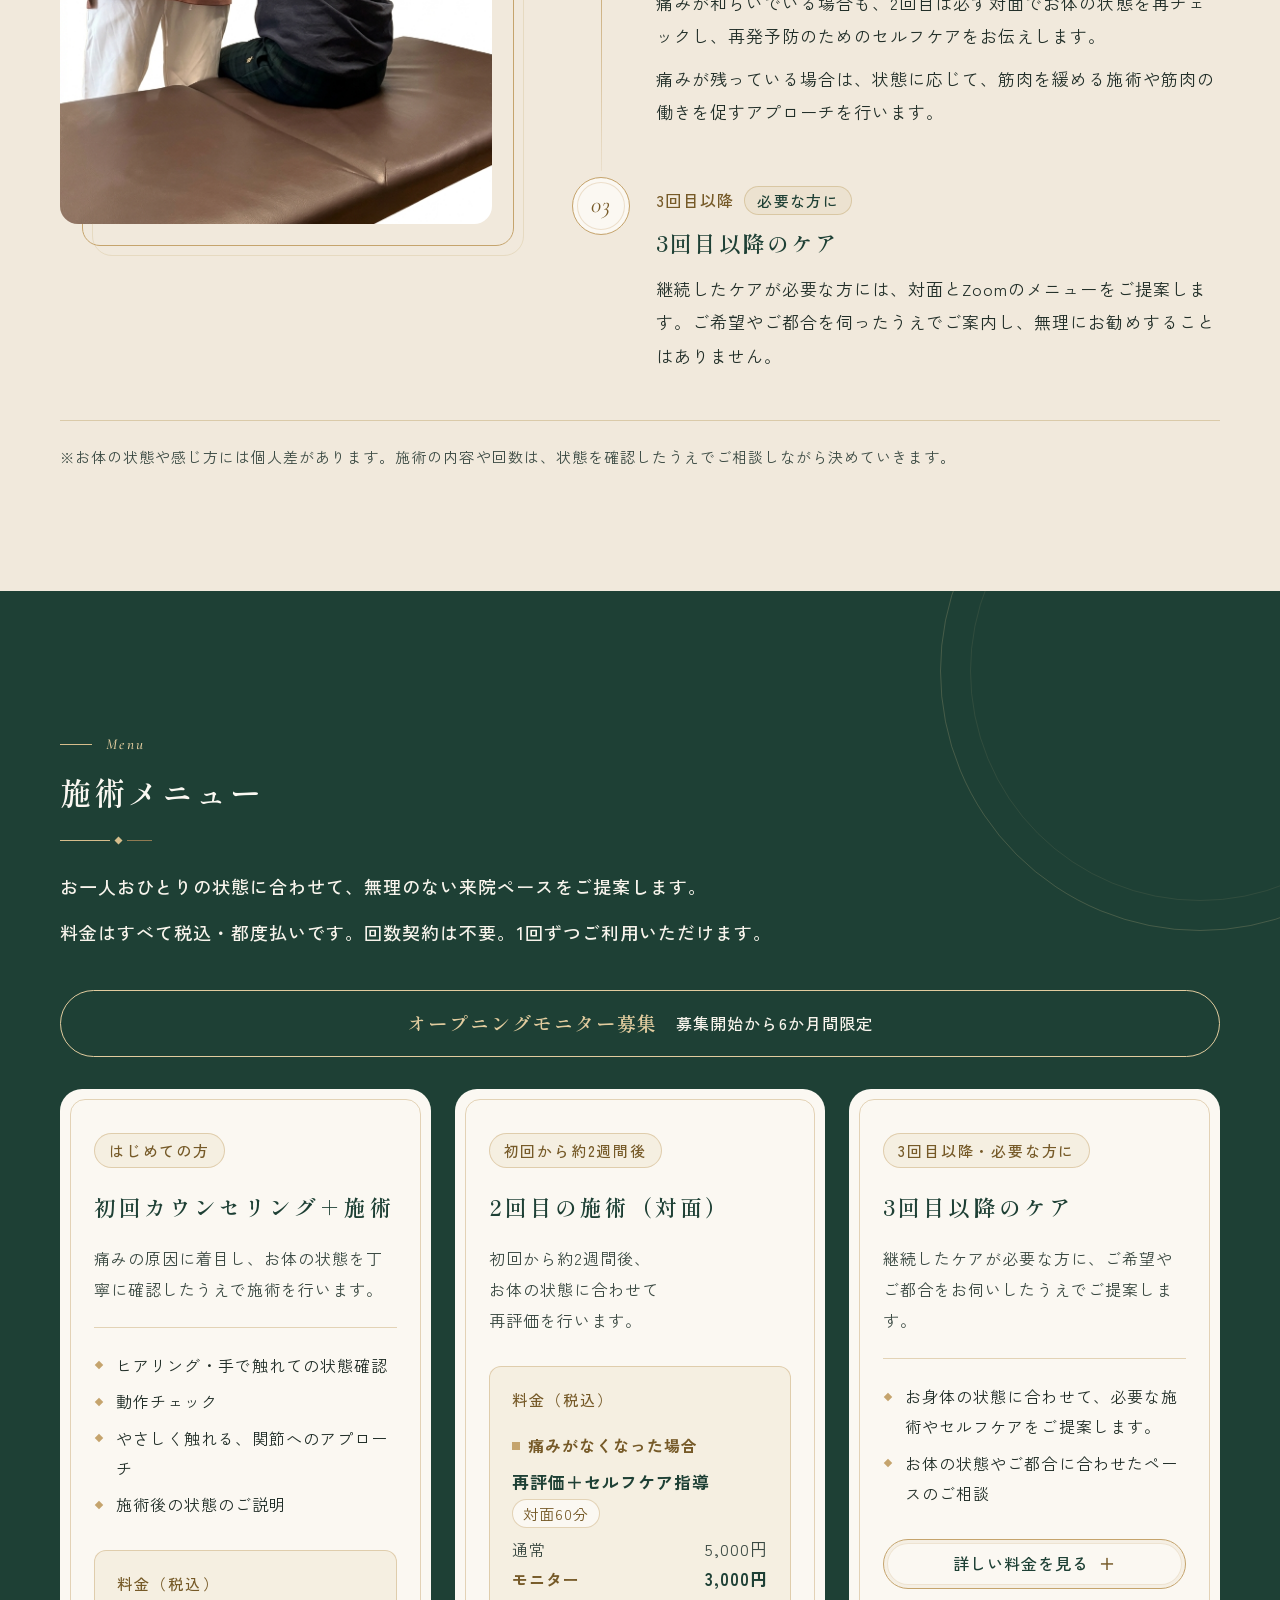
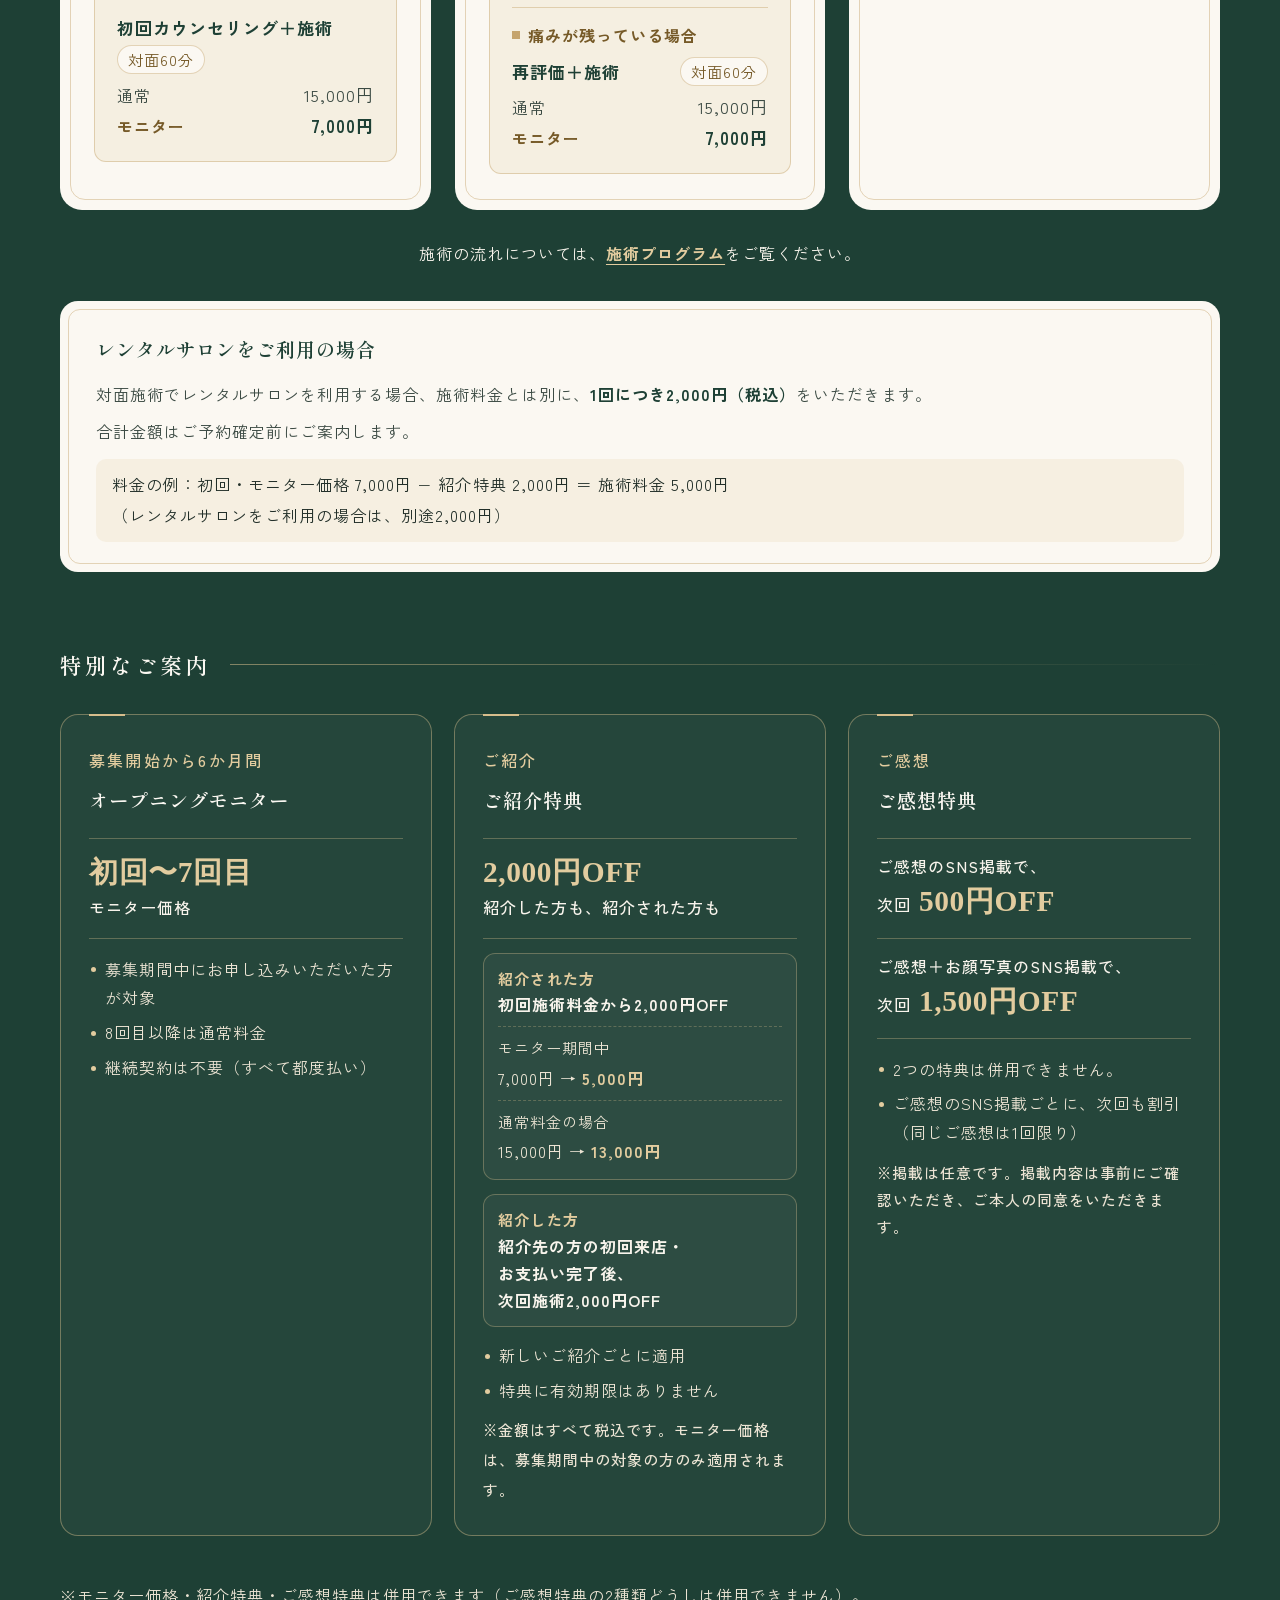
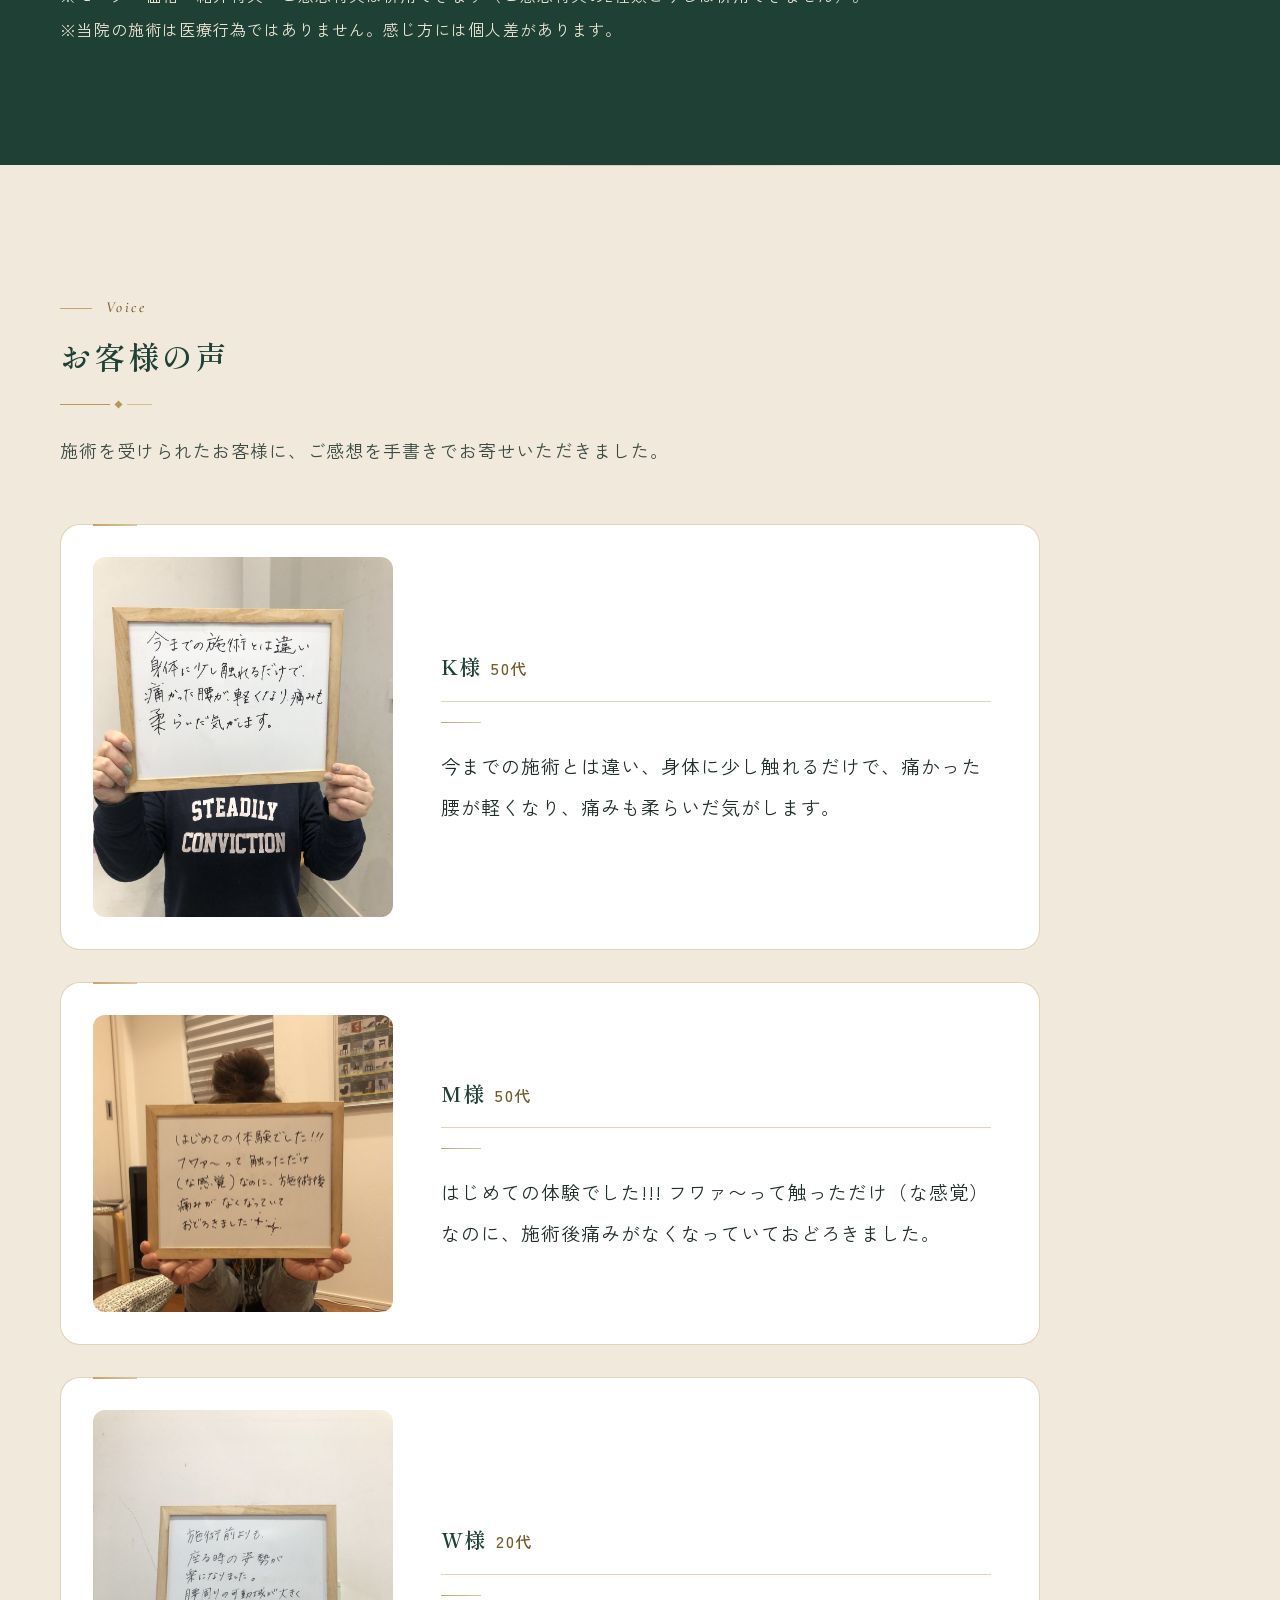
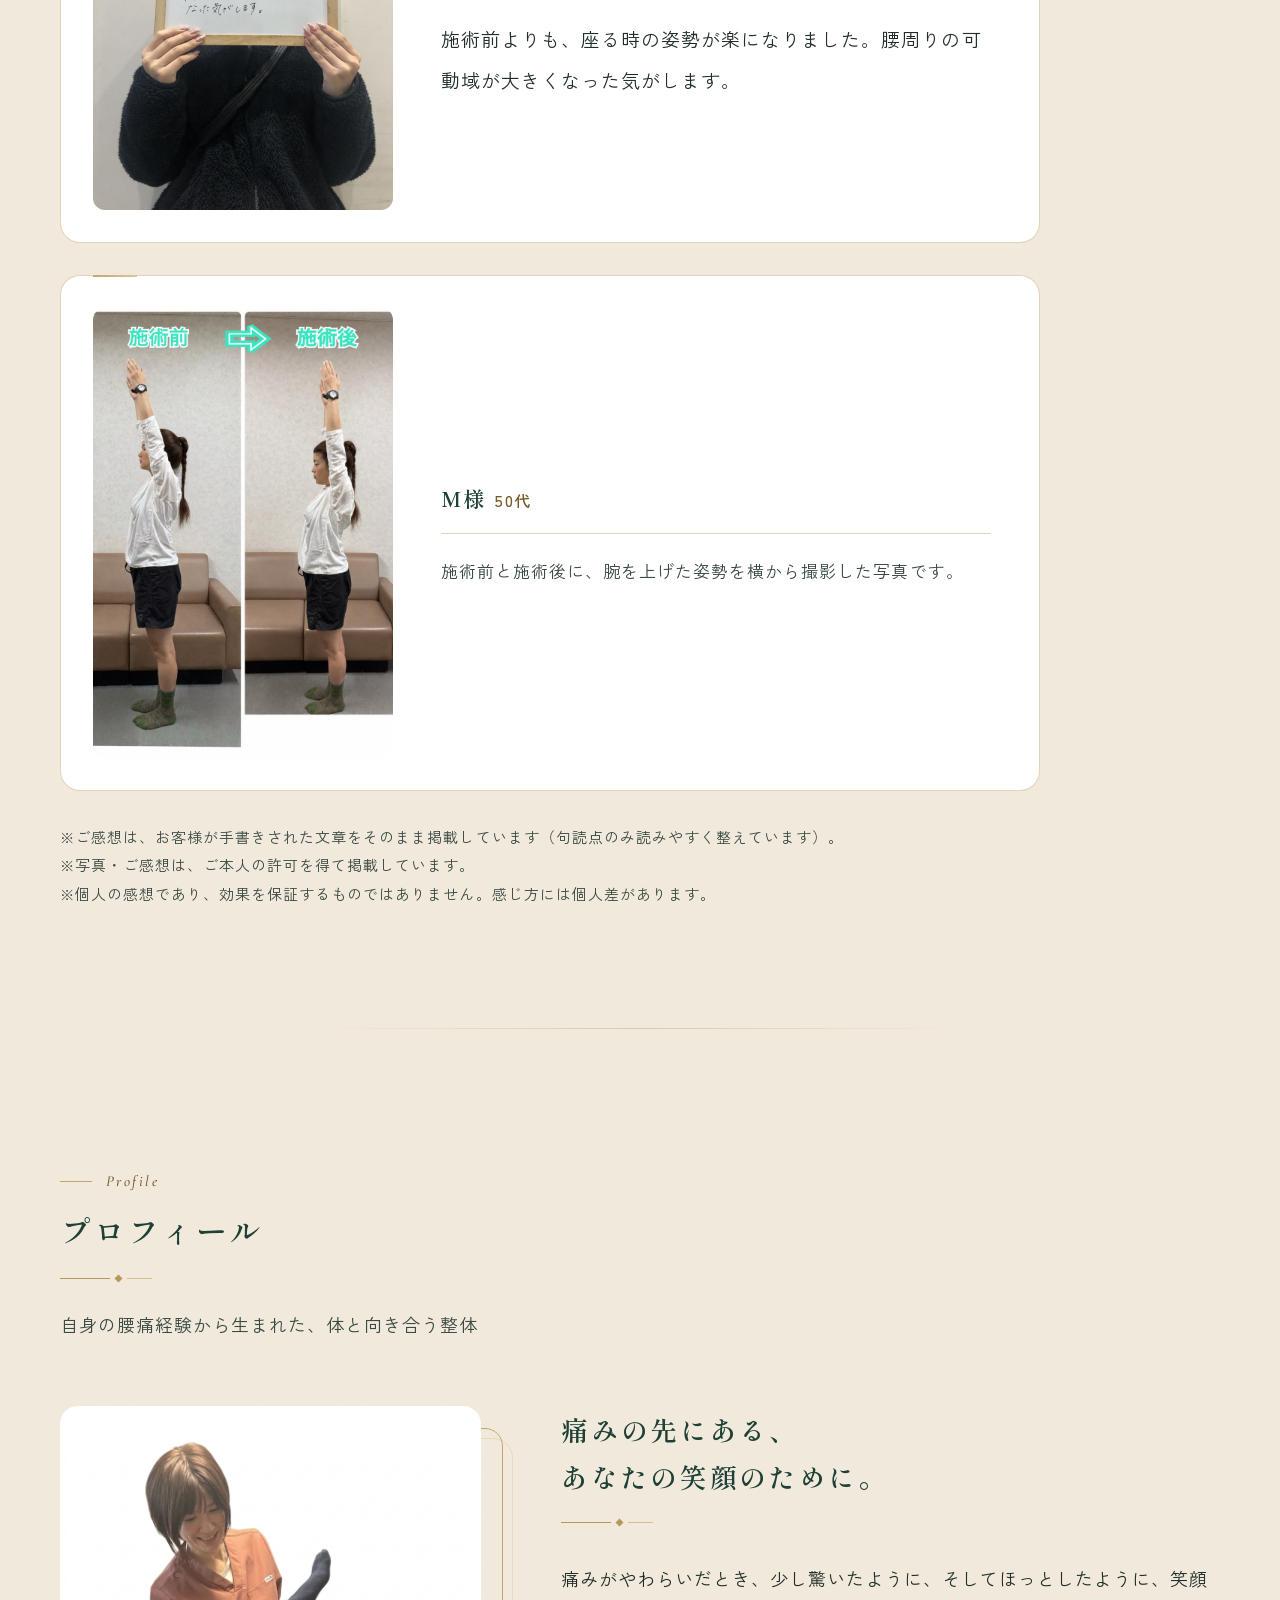
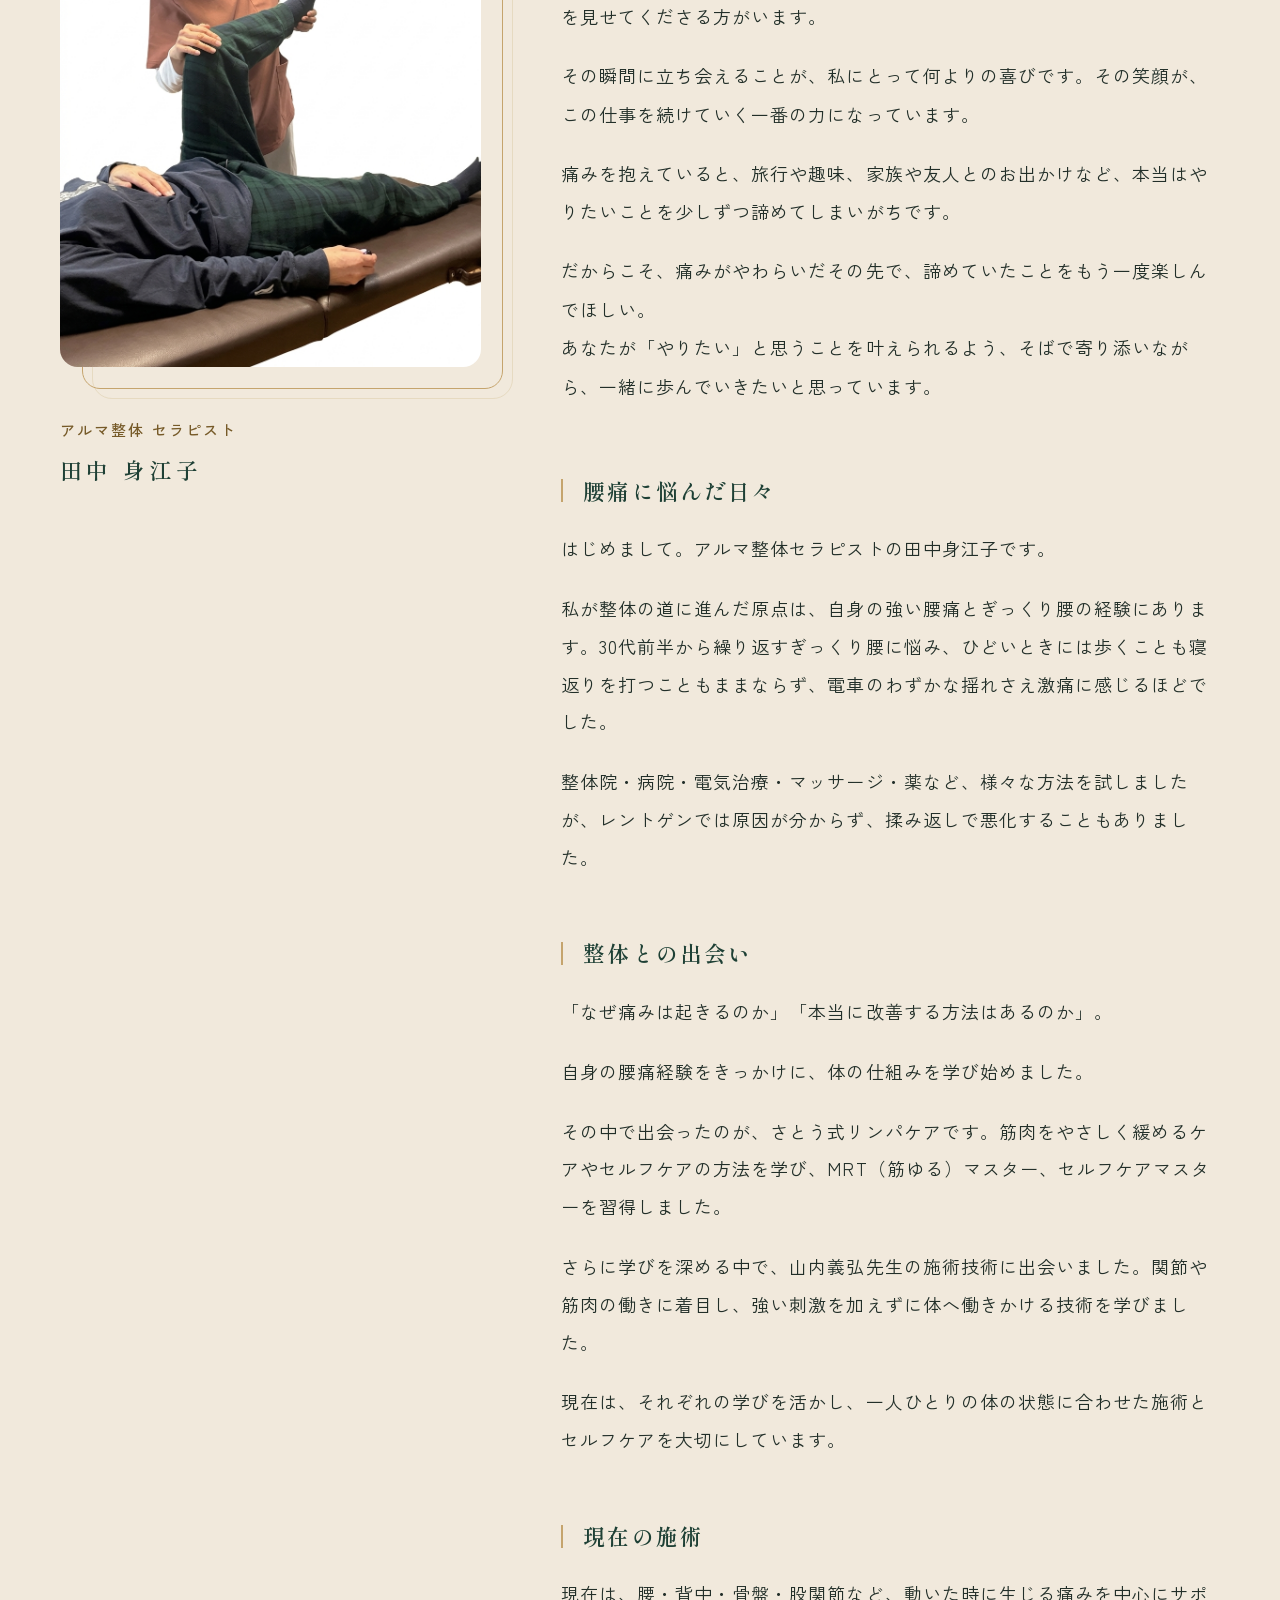
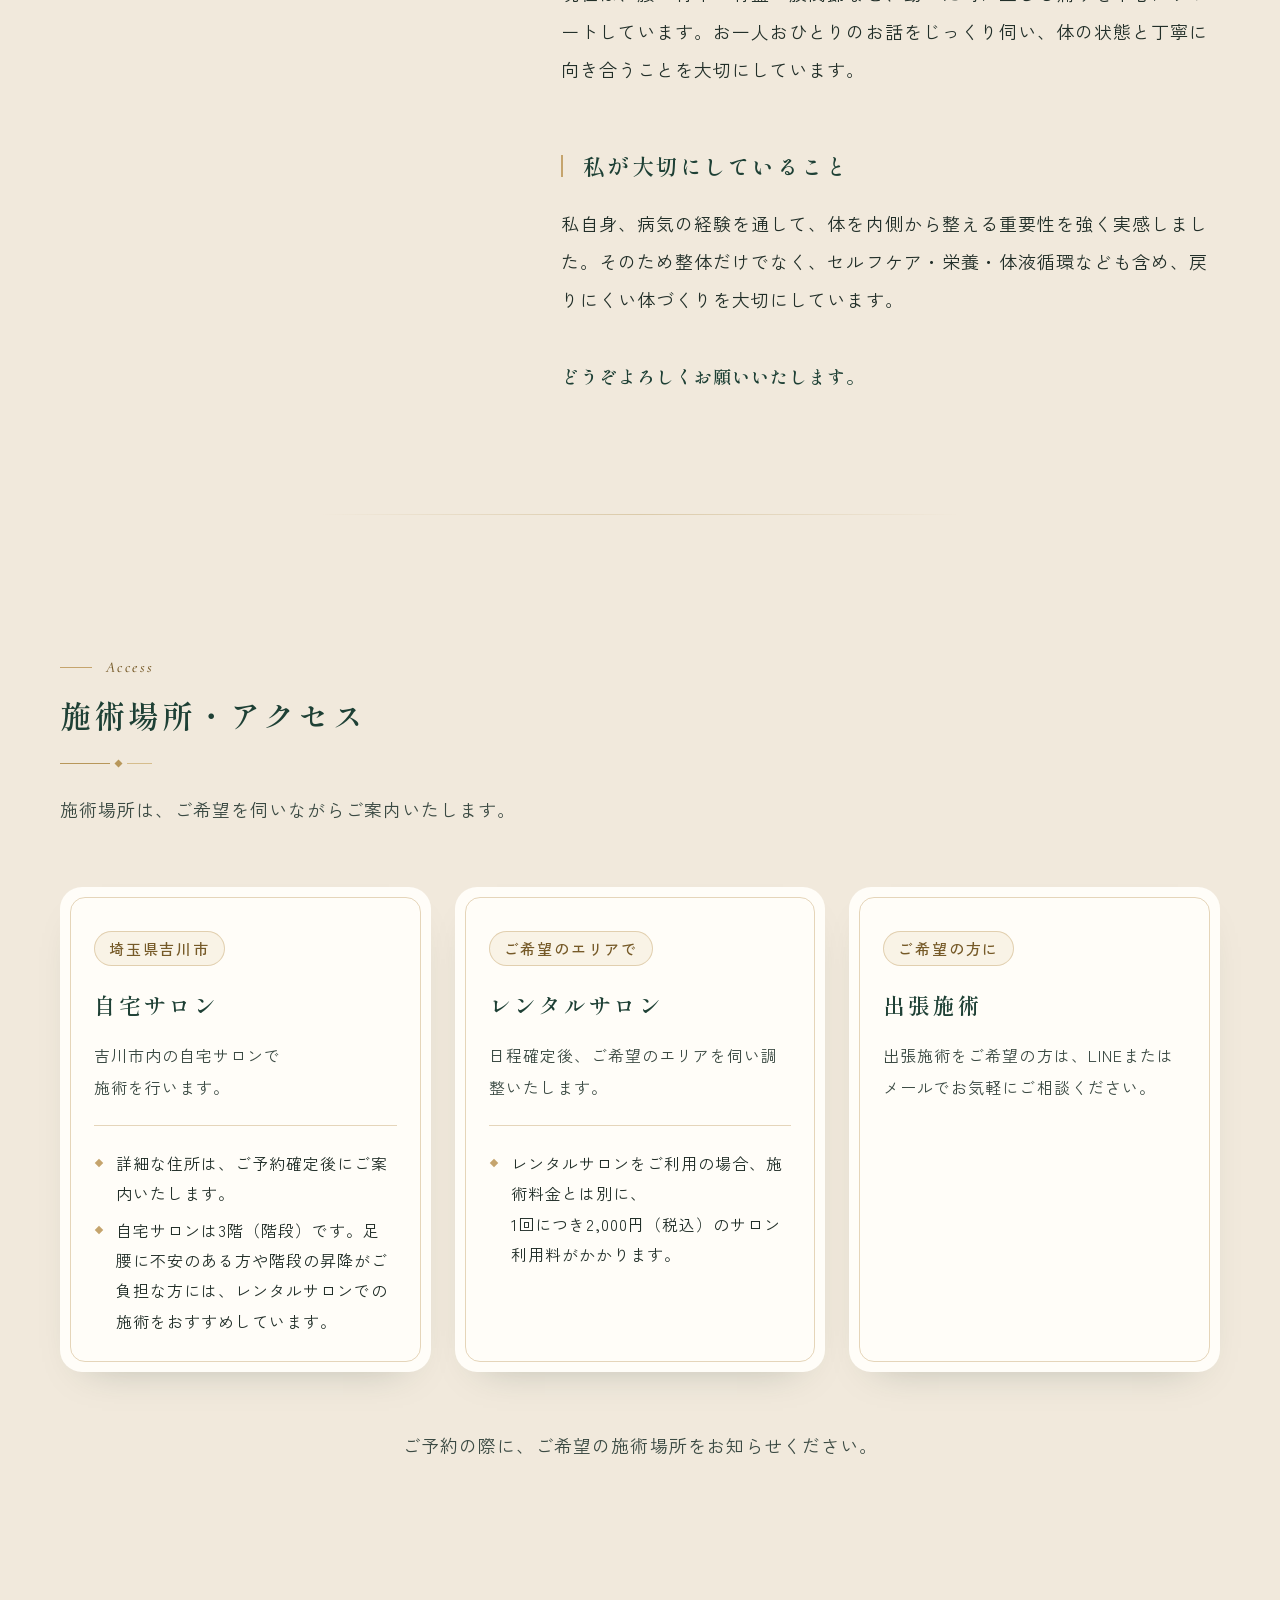
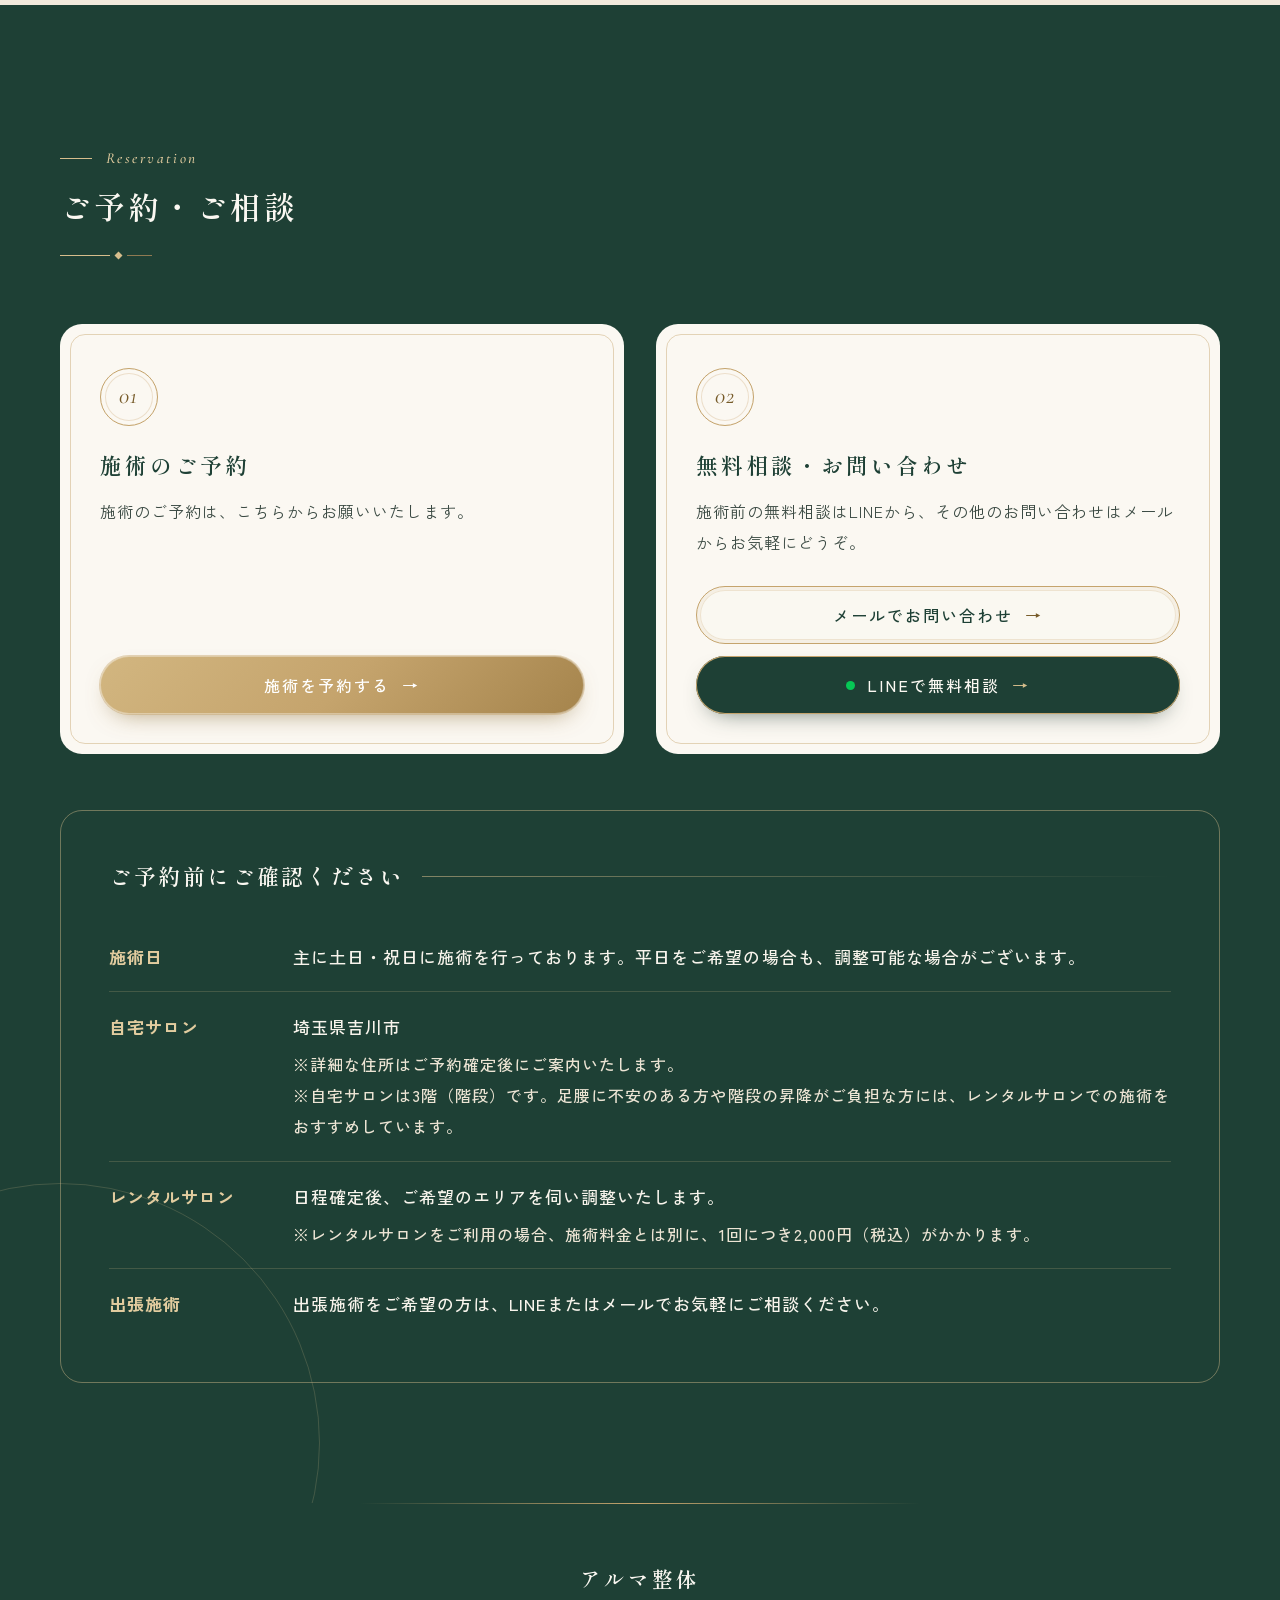
==== commit bc1f8178: "「アルマ整体が大切にしていること」のセルフケアの段落を10月26日の文章に差し替え Co-Authored-By: Claude Opus 5.5 <noreply@anthropic.com>" ====
--- a/index.html
+++ b/index.html
@@ -164,7 +164,7 @@
             <p>アルマ整体では、体の動きを脳へ伝える「関節センサー」の働きに着目しています。</p>
             <p>まず関節に働きかけ、約2週間後に体の状態を確認。痛みが残る場合は、こわばった筋肉を緩め、働きを促していきます。</p>
             <p>ただ、日々の疲れや負担によって、再び不調を感じることもあります。だからこそ、大切なのはご自身でのセルフケアです。</p>
-            <p>毎日完璧に続ける必要はありません。ふと思い出したときに、ご自身の体を優しくいたわってほしい。</p>
+            <p>毎日完璧に続ける必要はありません。<br>毎日の忙しさの中で、ご自身のことはつい後回しになりがちです。<br>だからこそ、ほんの少しの時間でも、ご自身の体をやさしくいたわってあげてほしいと思っています。</p>
             <p>施術だけに頼らず、ご自身でも体を整えていけるように。</p>
             <p>そのお手伝いを、無理のないペースで、一緒にさせていただけたら嬉しく思います。</p>
           </div>
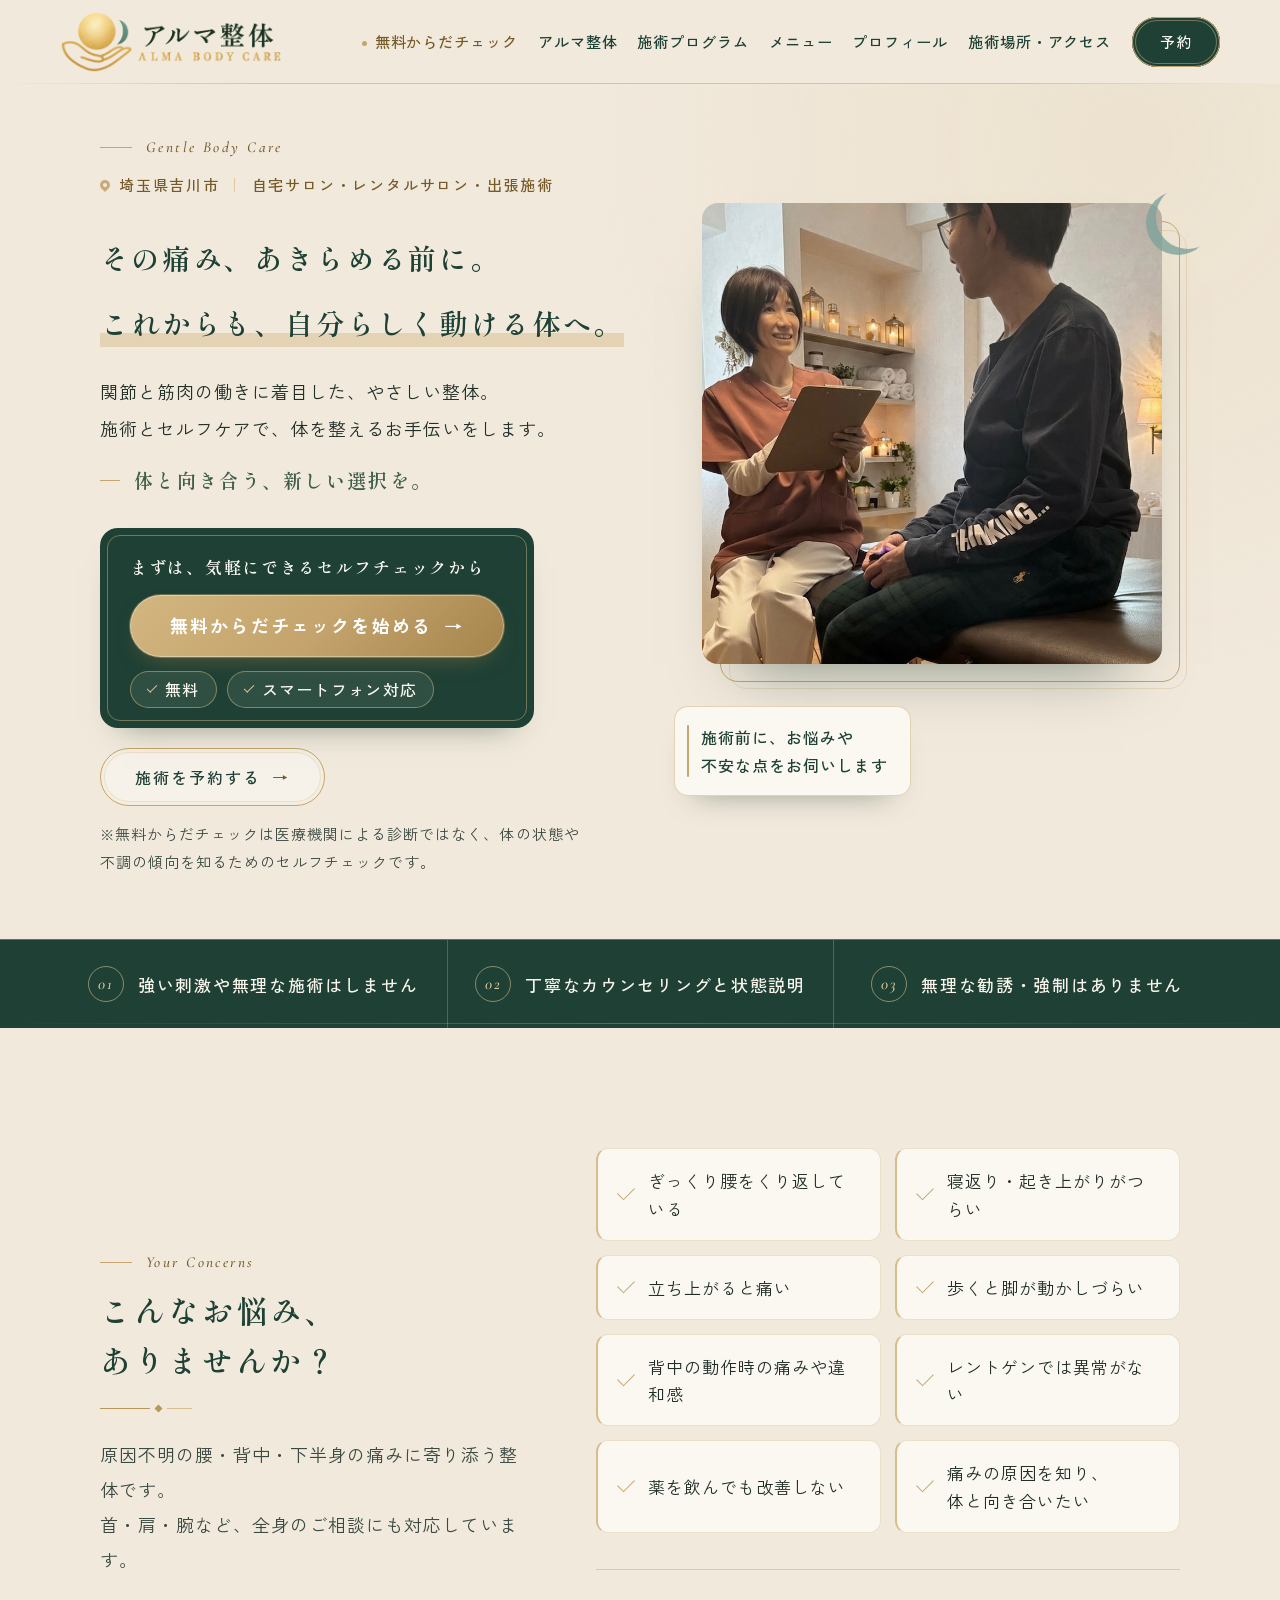
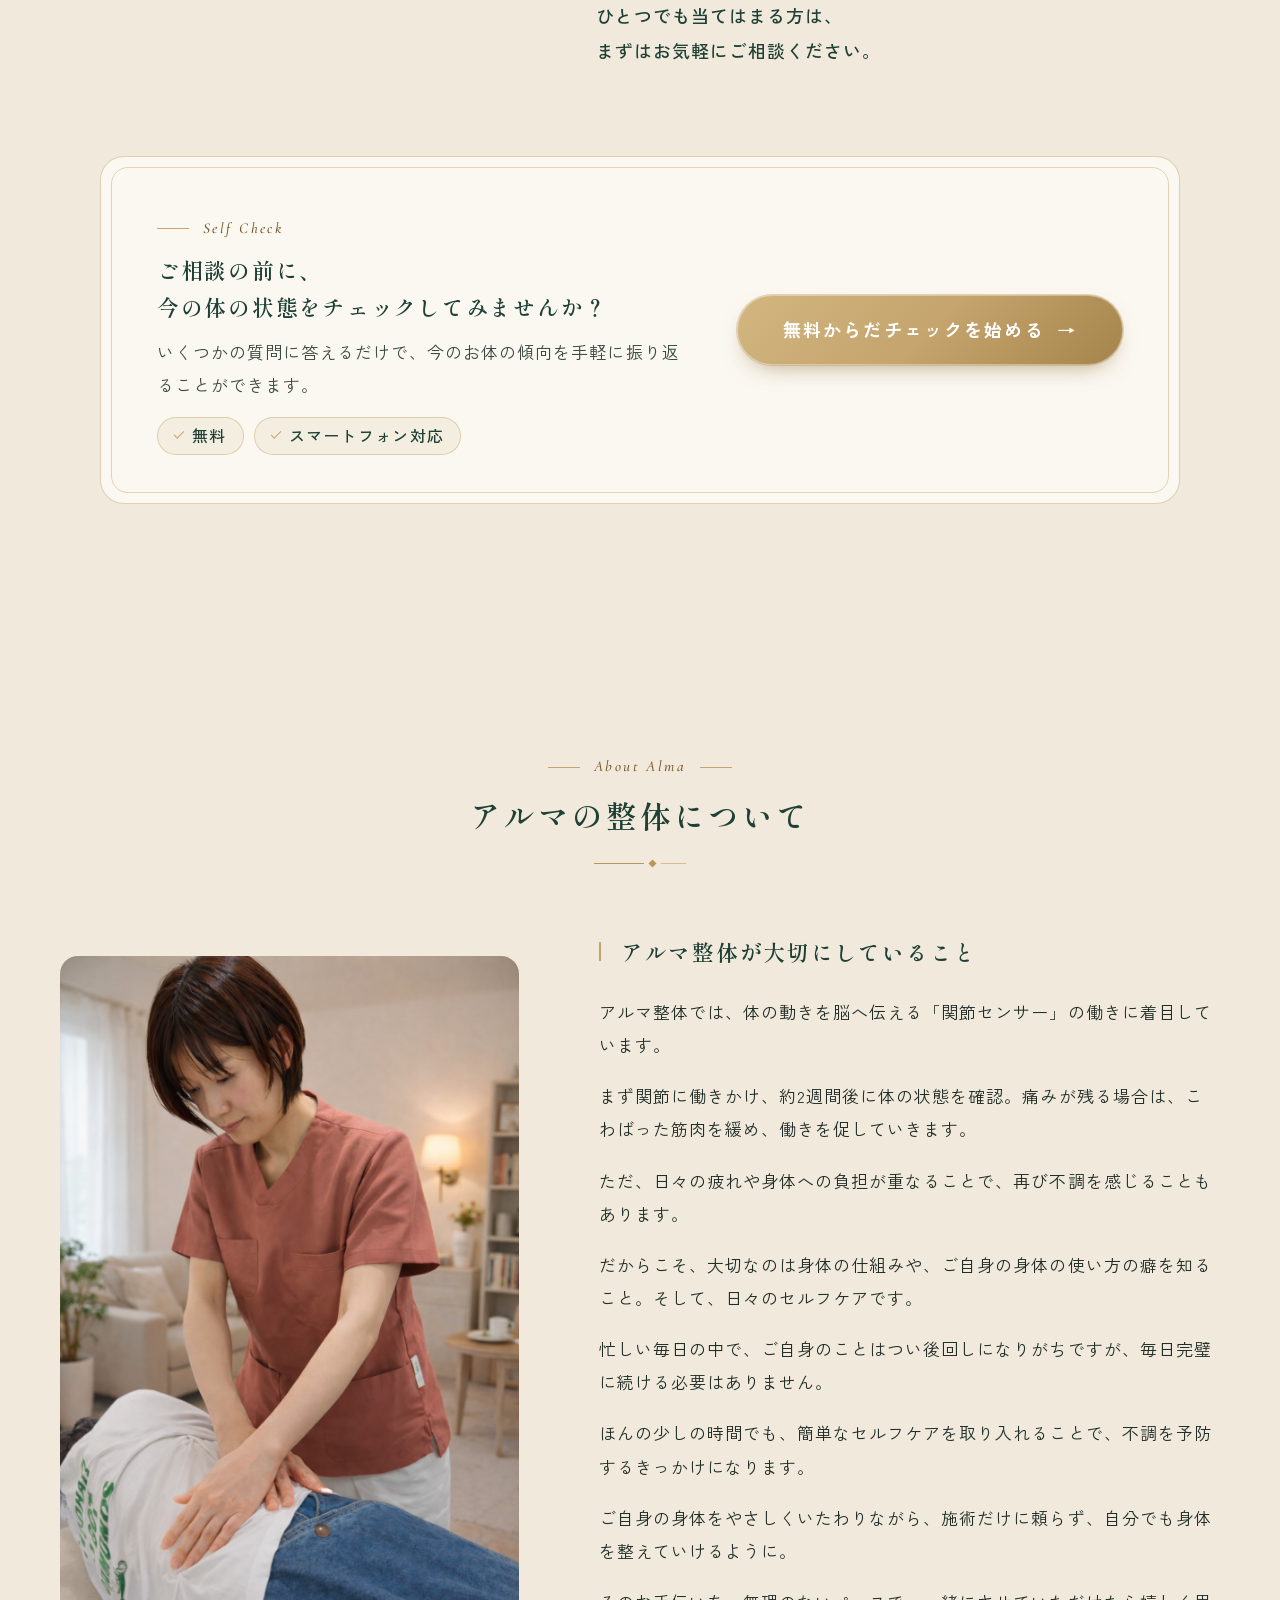
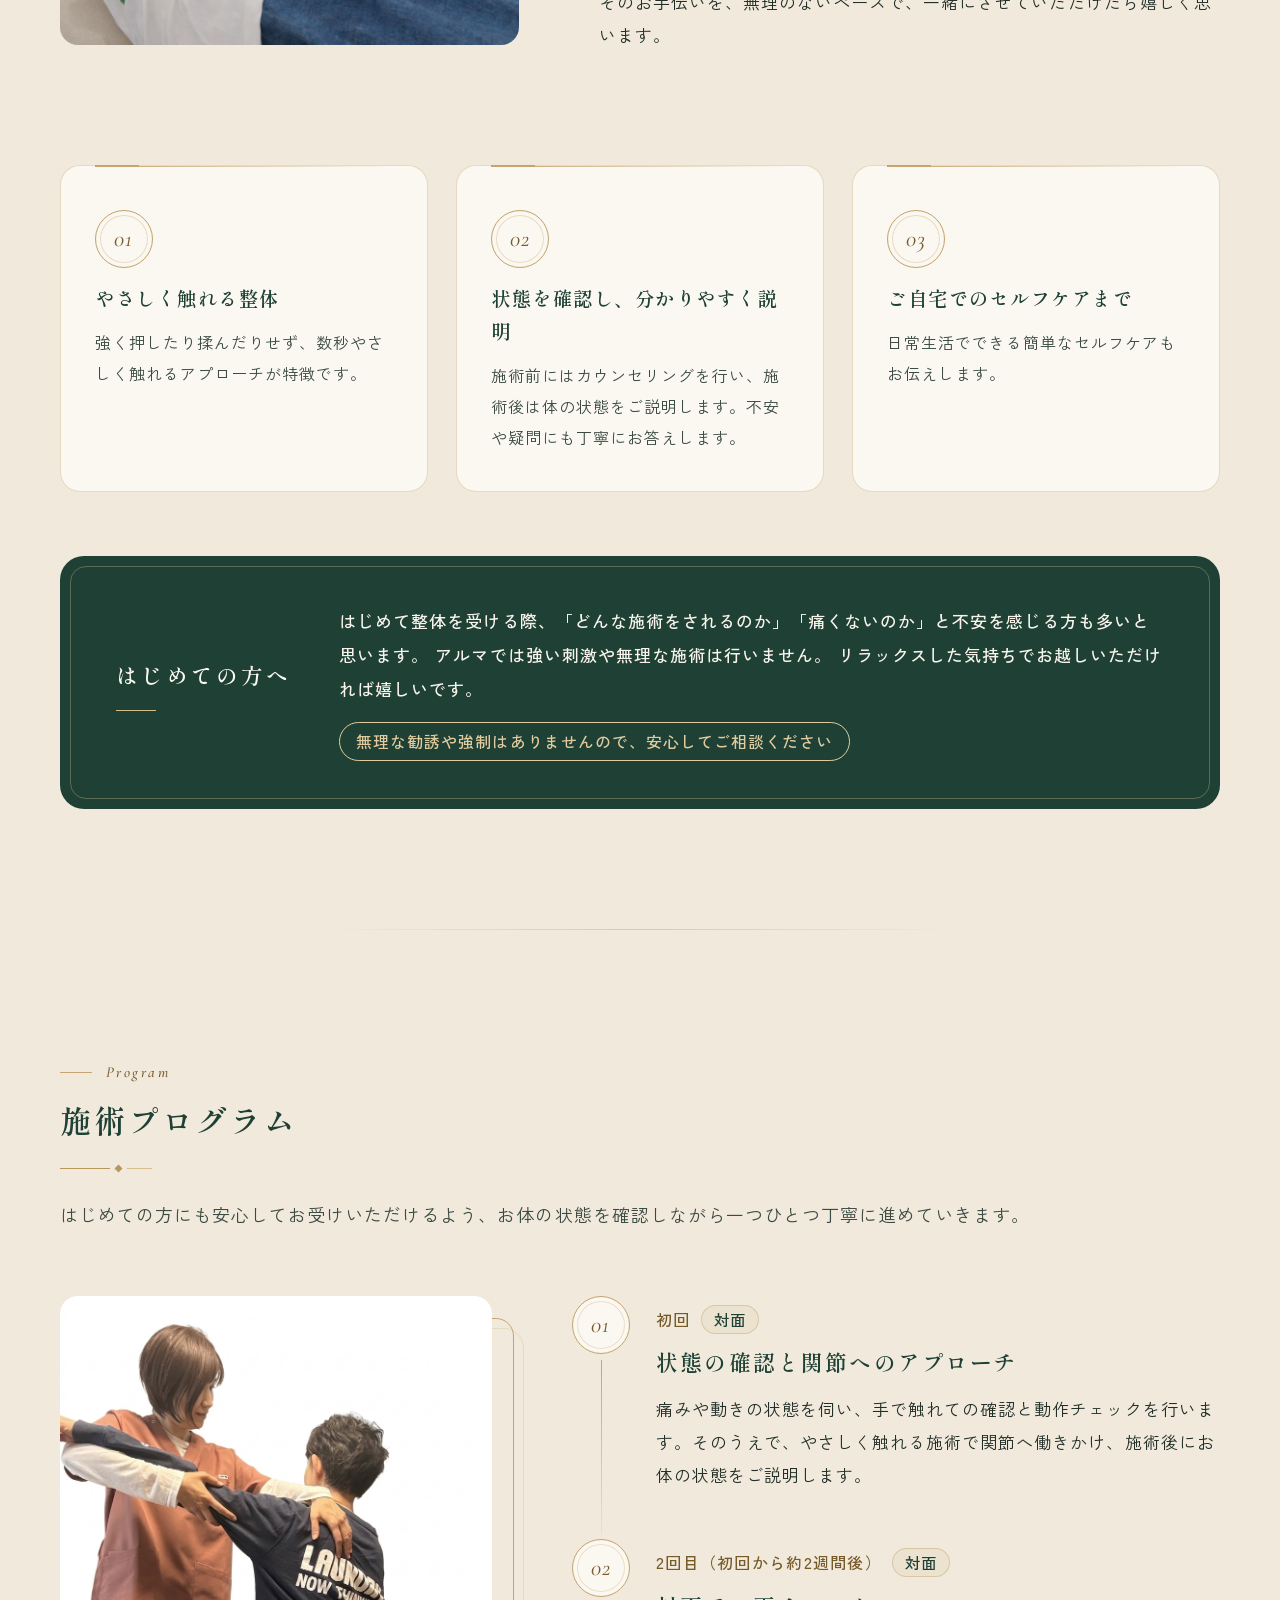
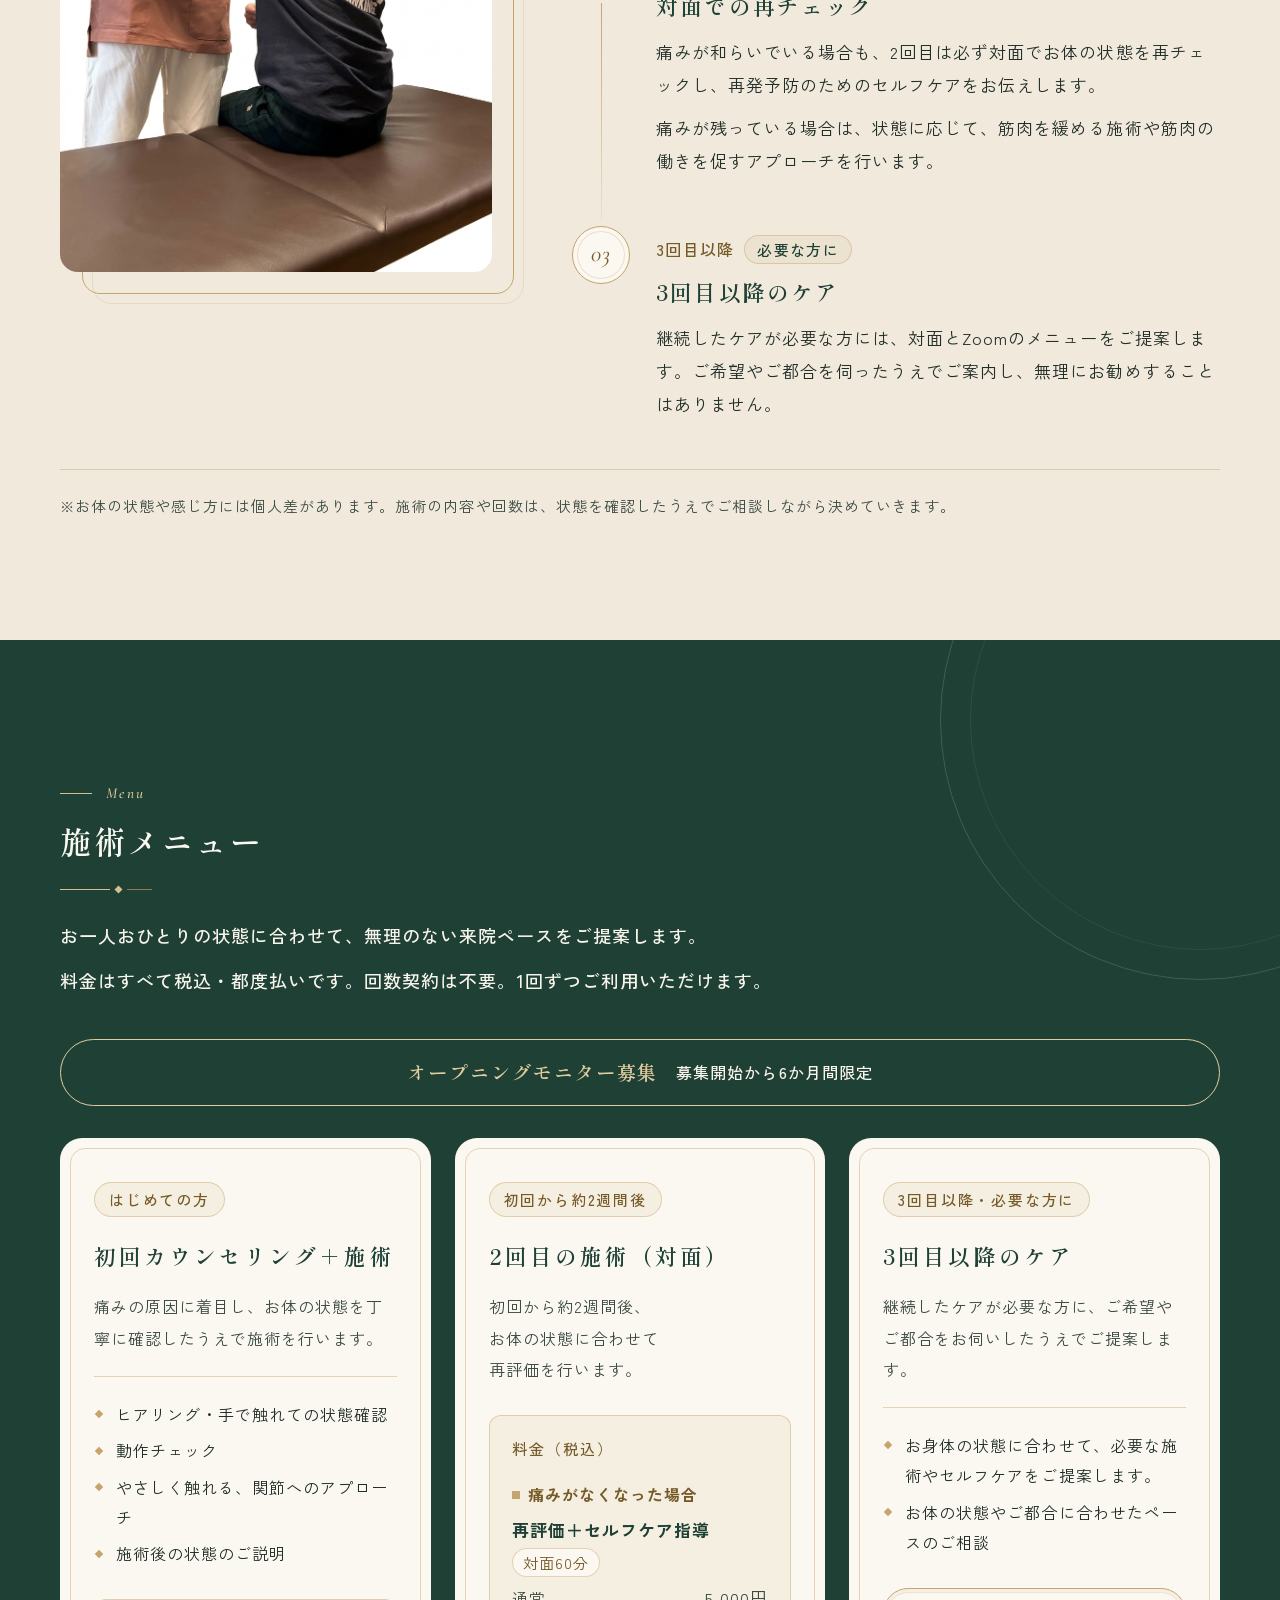
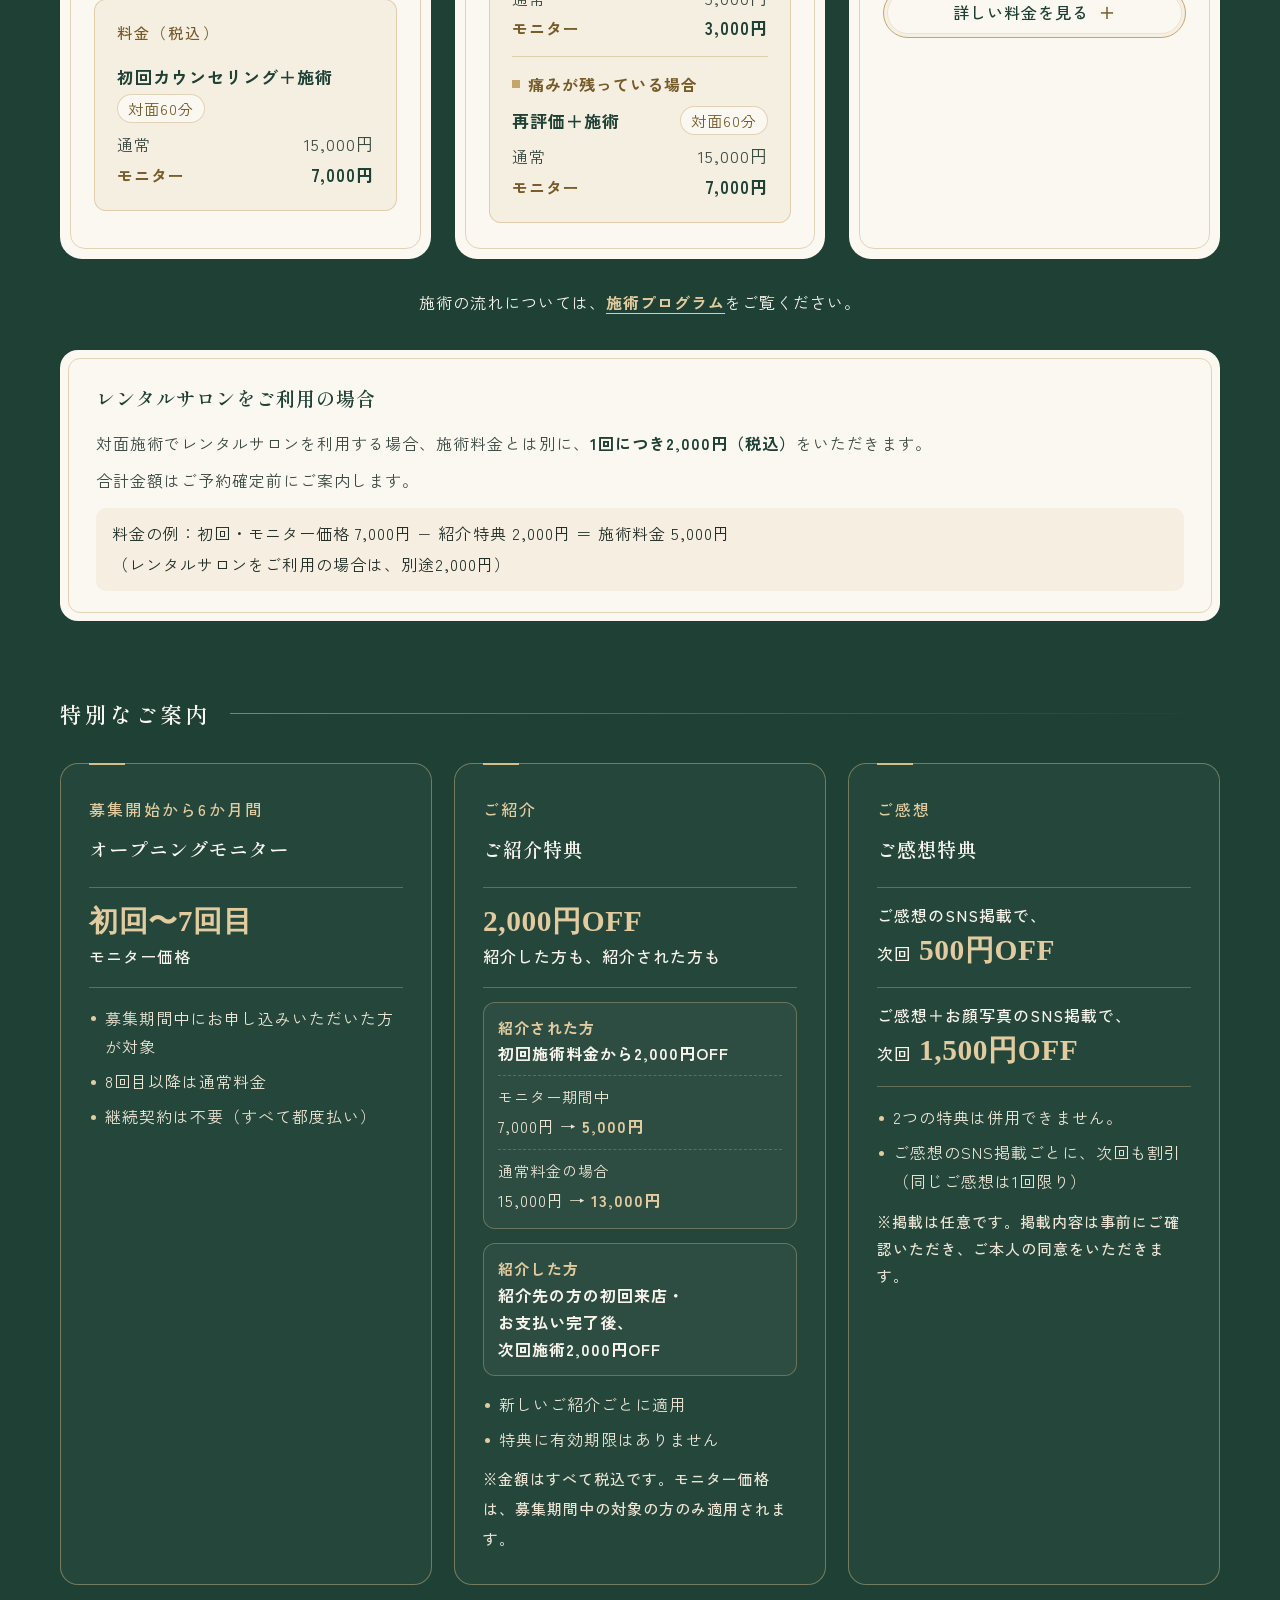
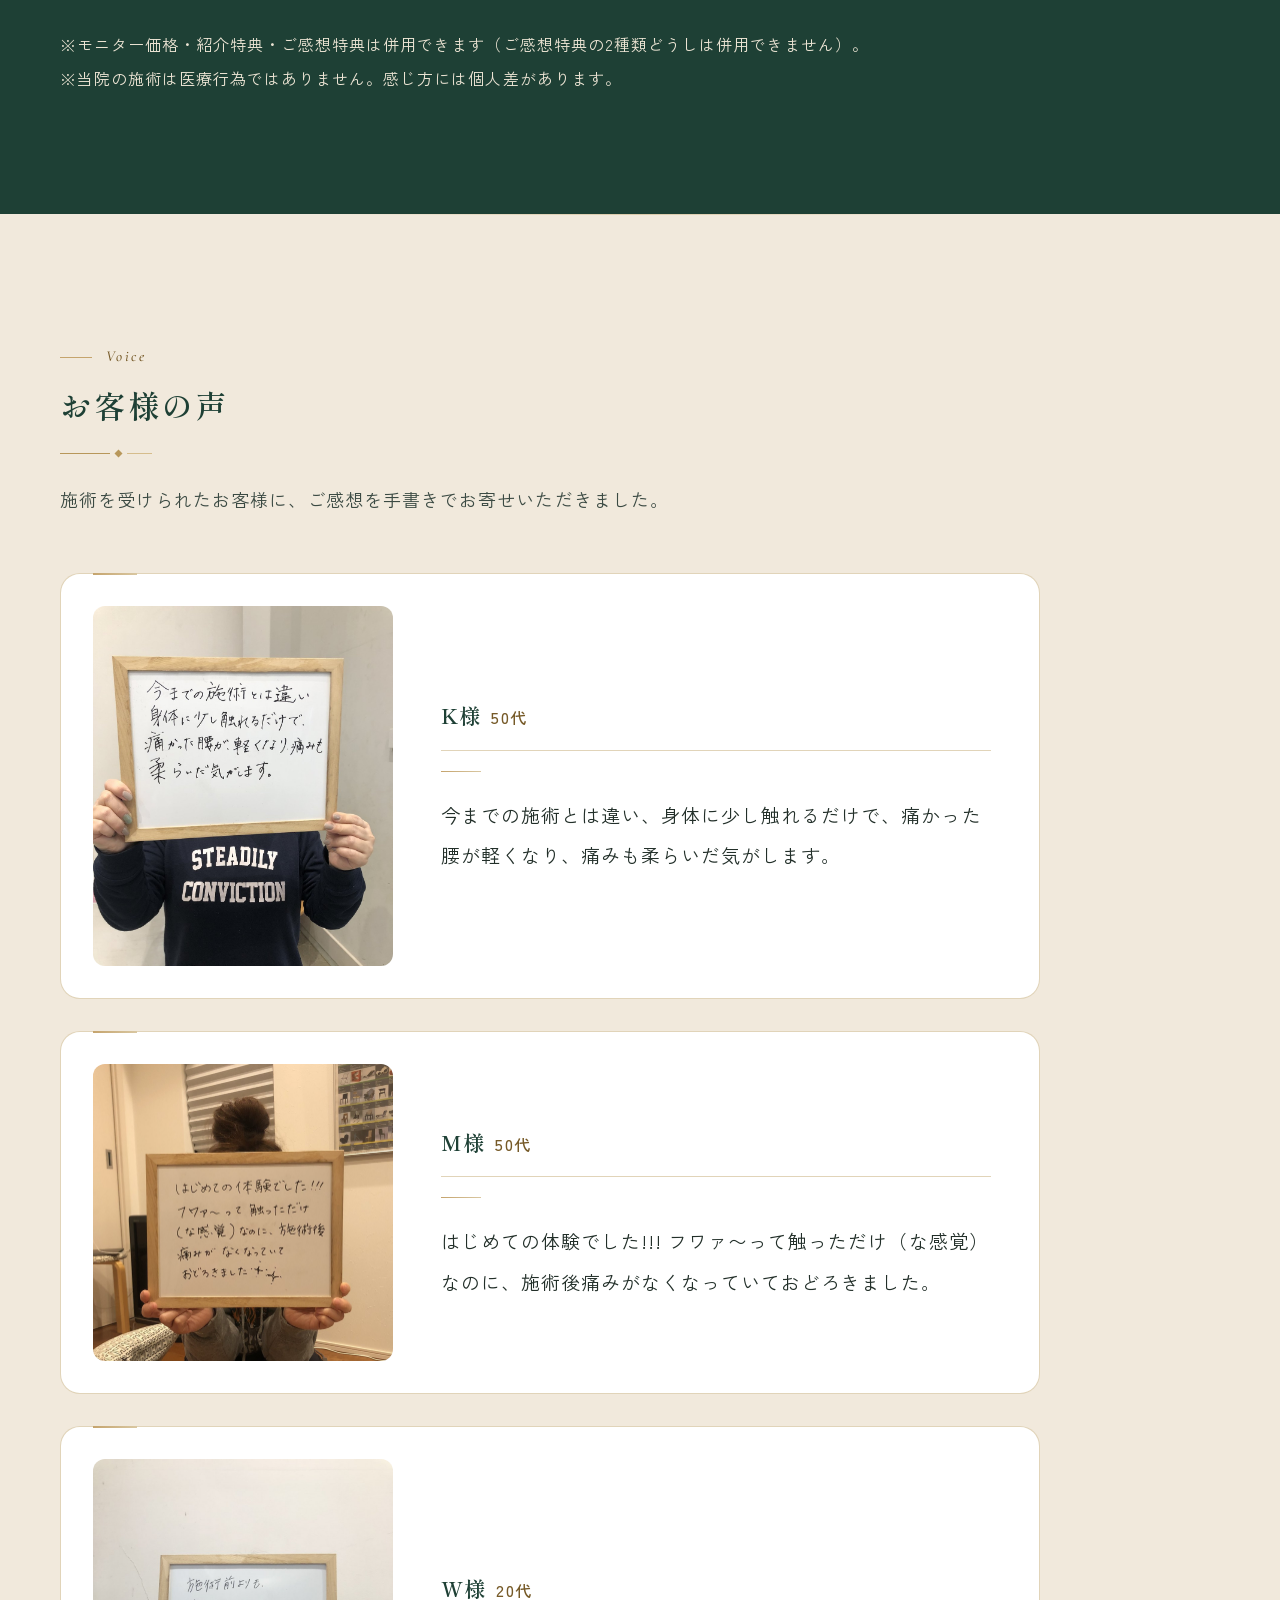
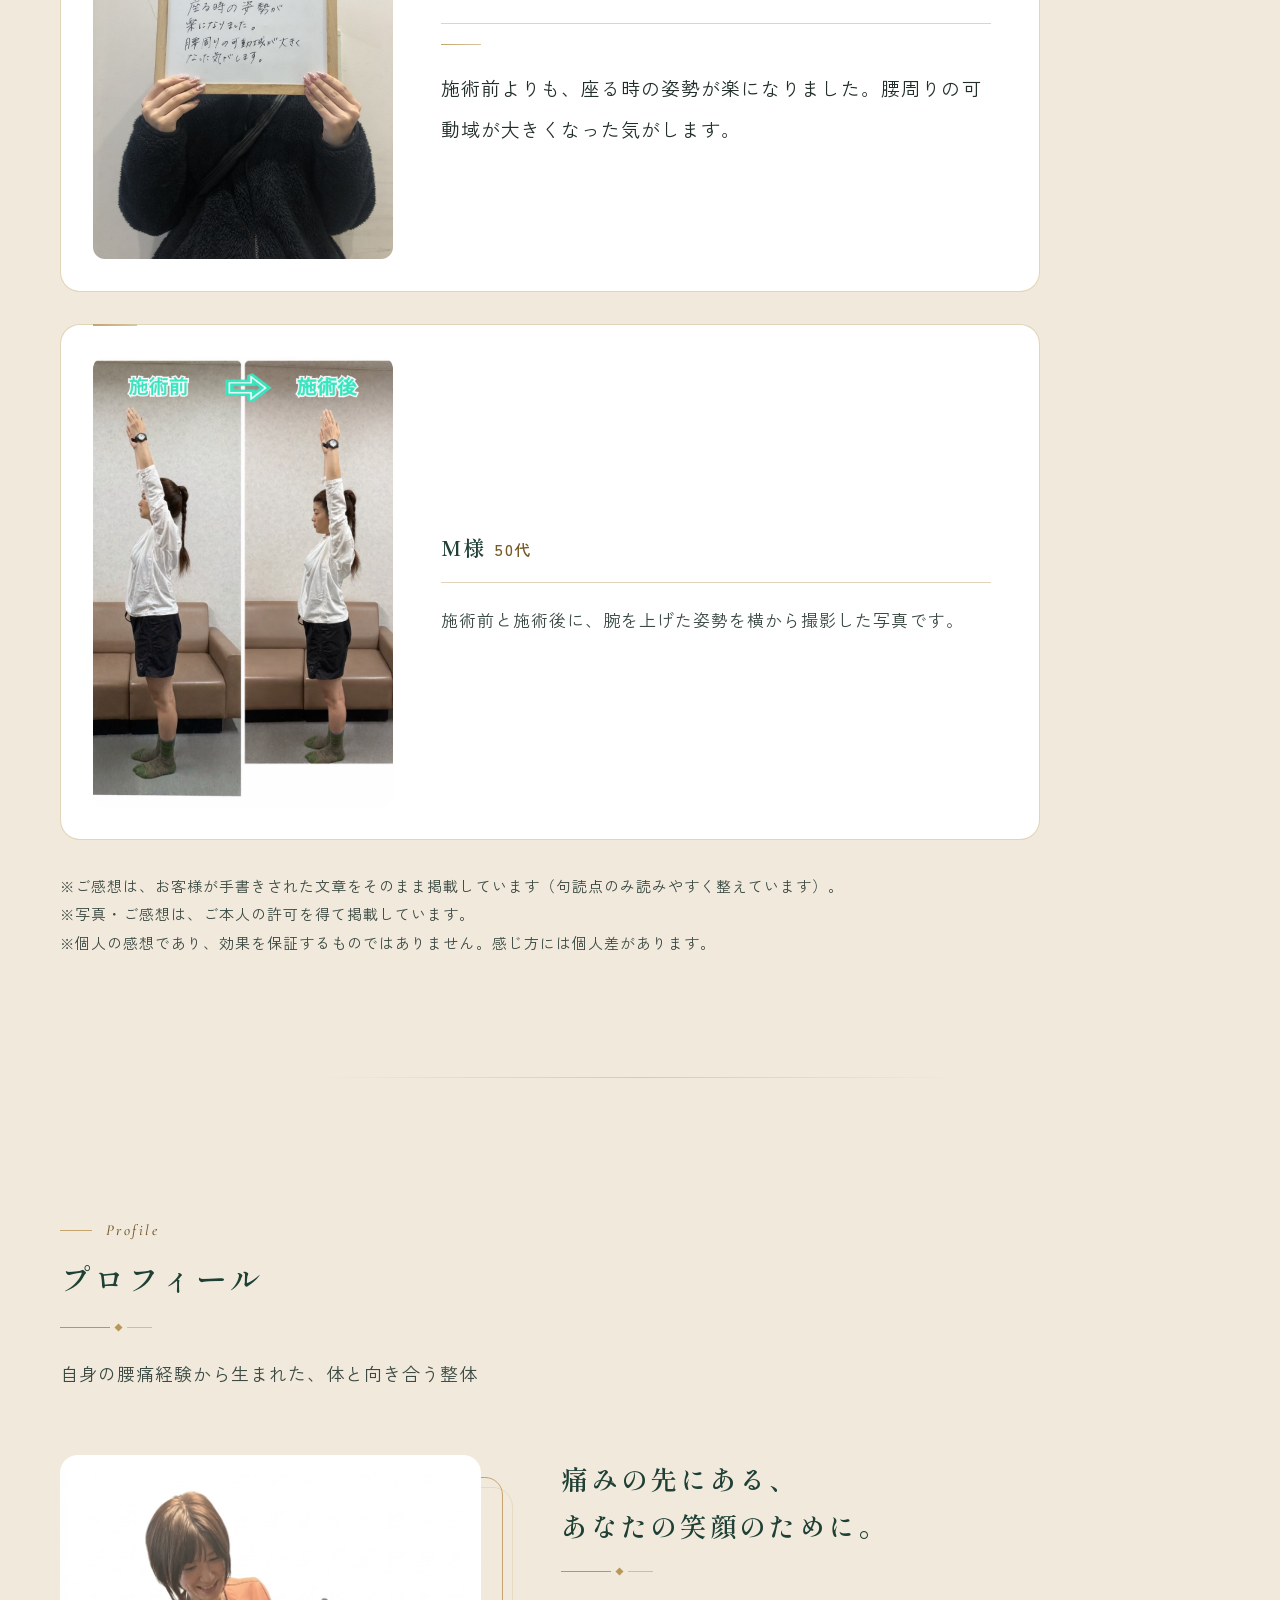
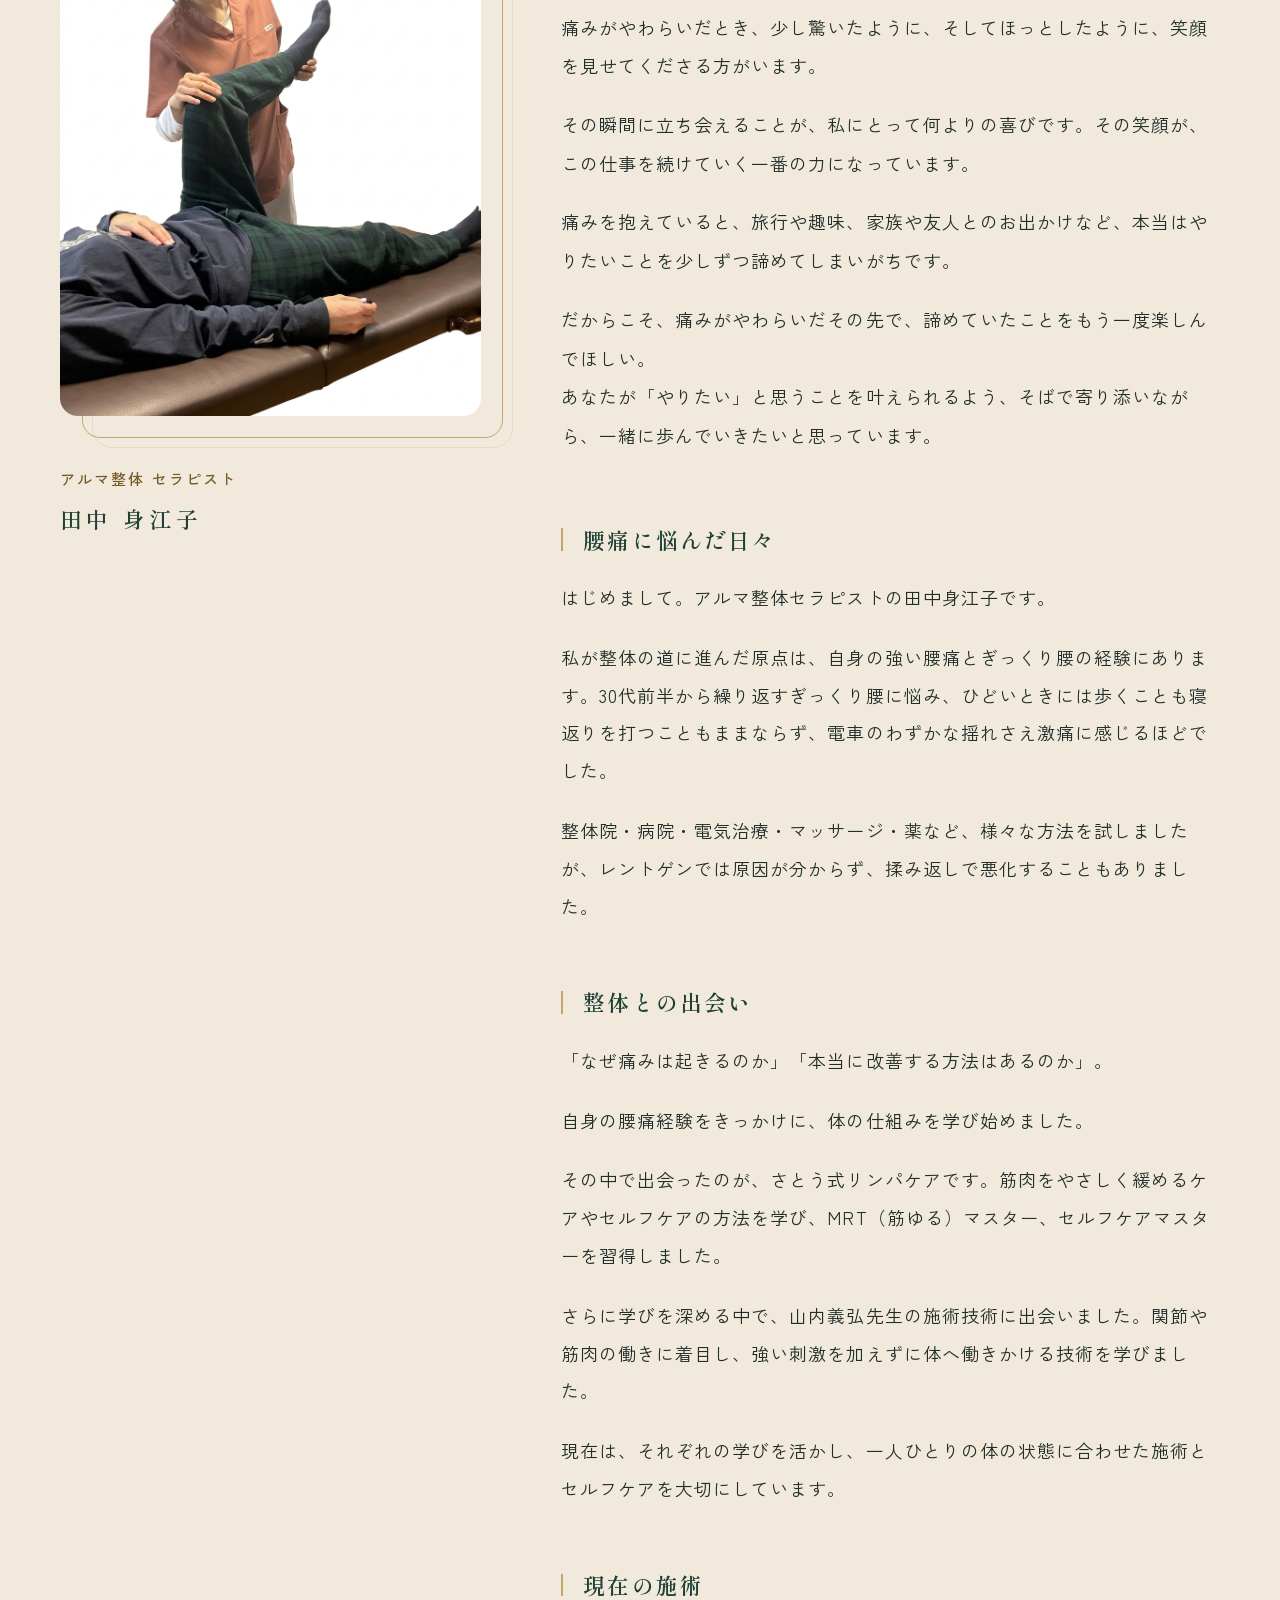
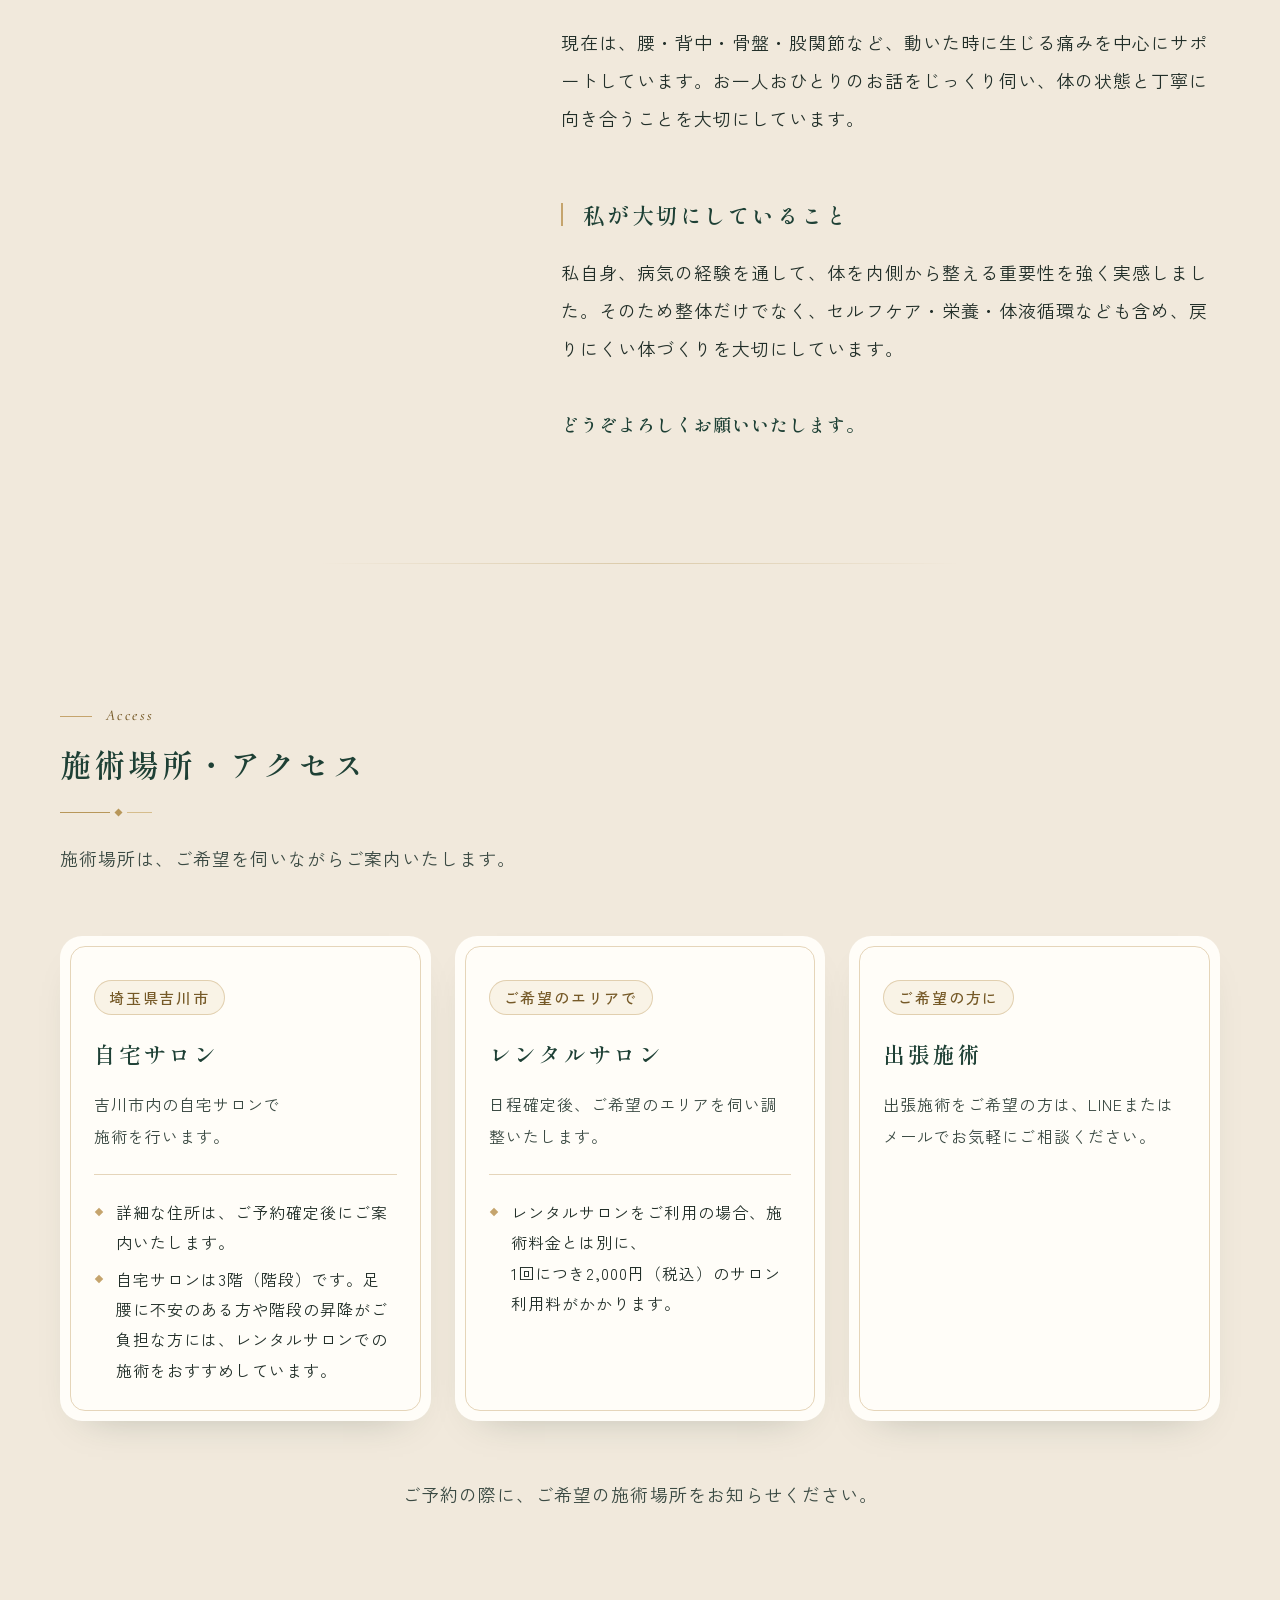
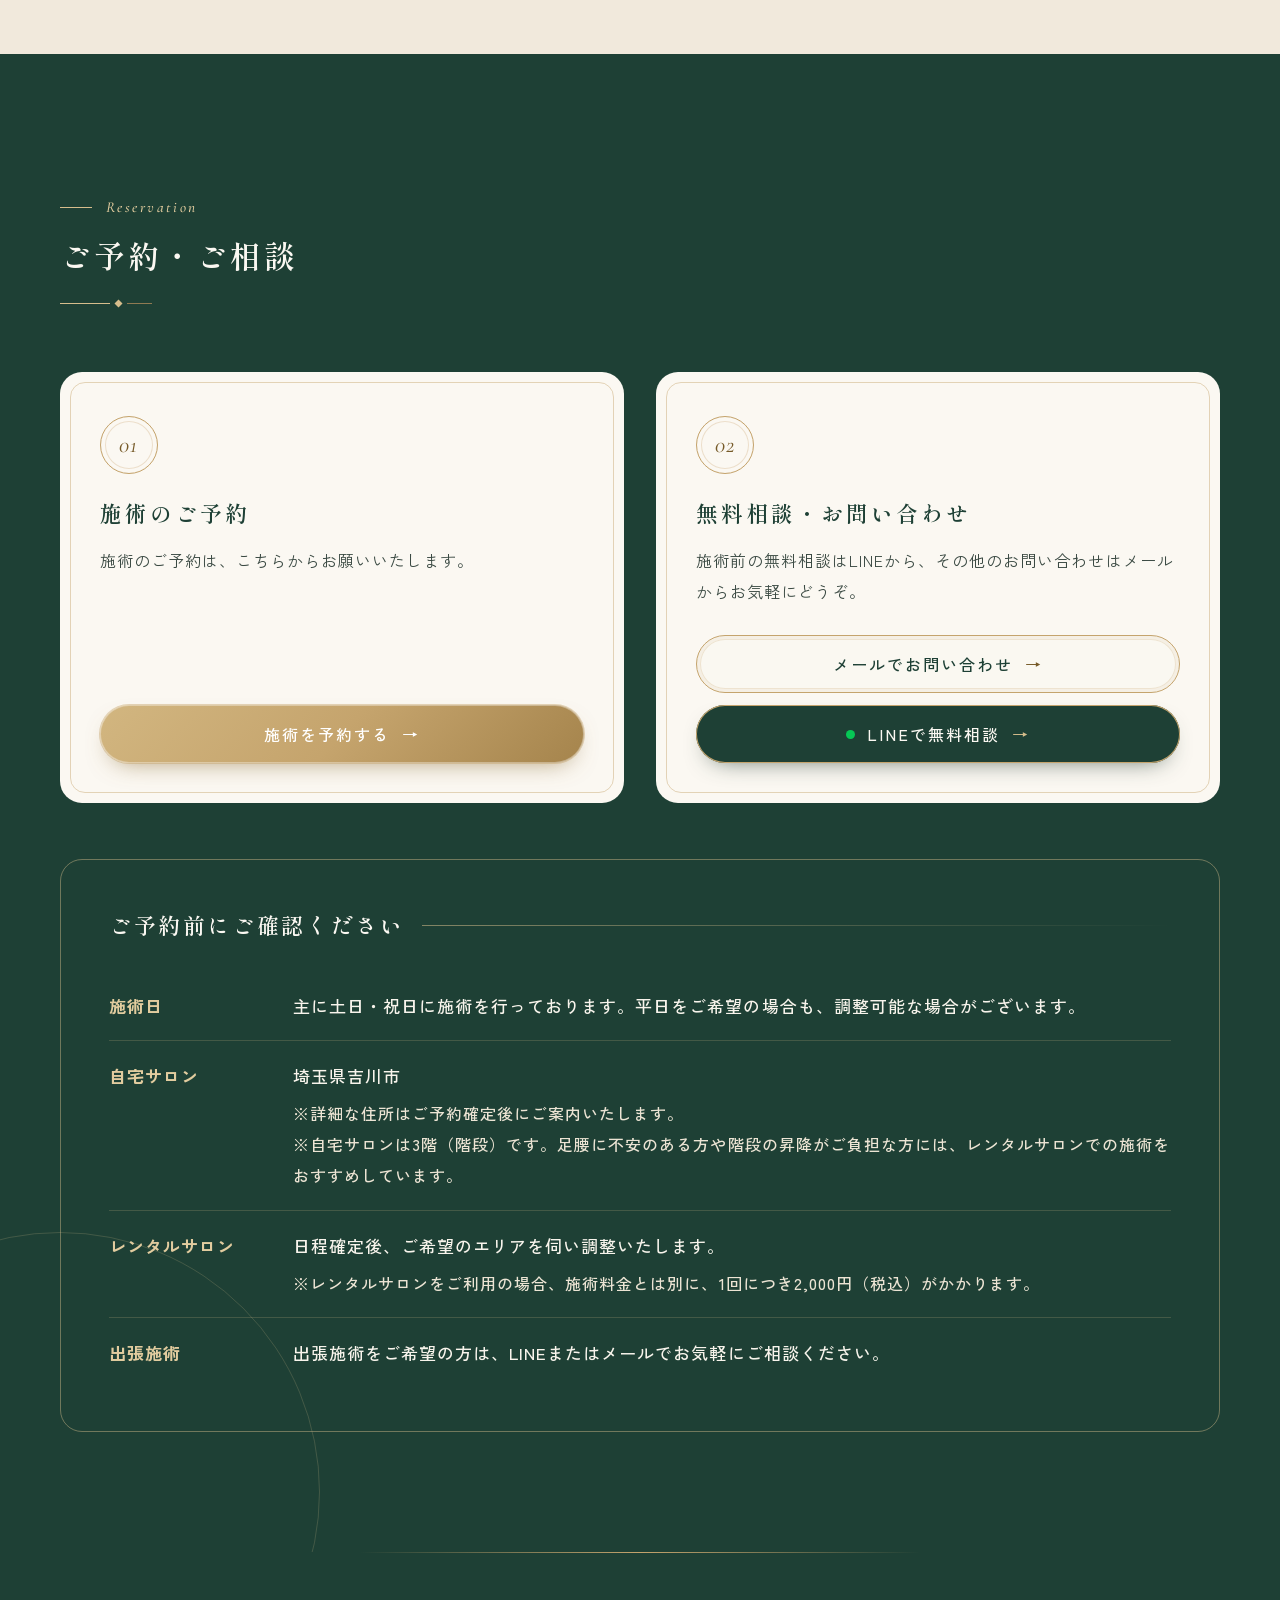
==== commit 1181b14e: "「アルマ整体が大切にしていること」のセルフケアの段落を10月30日の文章に差し替え - 6文に差し替え（「あります。」は途中で改行しない） - 「忙しい毎日の中で…」の段落に、iPhone Safar" ====
--- a/index.html
+++ b/index.html
@@ -163,9 +163,11 @@
             <h3><span class="nowrap-part">アルマ整体が</span><span class="nowrap-part">大切にしていること</span></h3>
             <p>アルマ整体では、体の動きを脳へ伝える「関節センサー」の働きに着目しています。</p>
             <p>まず関節に働きかけ、約2週間後に体の状態を確認。痛みが残る場合は、こわばった筋肉を緩め、働きを促していきます。</p>
-            <p>ただ、日々の疲れや負担によって、再び不調を感じることもあります。だからこそ、大切なのはご自身でのセルフケアです。</p>
-            <p>毎日完璧に続ける必要はありません。<br>毎日の忙しさの中で、ご自身のことはつい後回しになりがちです。<br>だからこそ、ほんの少しの時間でも、ご自身の体をやさしくいたわってあげてほしいと思っています。</p>
-            <p>施術だけに頼らず、ご自身でも体を整えていけるように。</p>
+            <p>ただ、日々の疲れや身体への負担が重なることで、再び不調を感じることも<span class="nowrap-part">あります。</span></p>
+            <p>だからこそ、大切なのは身体の仕組みや、ご自身の身体の使い方の癖を知ること。そして、日々のセルフケアです。</p>
+            <p class="hang-end">忙しい毎日の中で、ご自身のことはつい後回しになりがちですが、毎日完璧に続ける必要はありません。</p>
+            <p>ほんの少しの時間でも、簡単なセルフケアを取り入れることで、不調を予防するきっかけになります。</p>
+            <p>ご自身の身体をやさしくいたわりながら、施術だけに頼らず、自分でも身体を整えていけるように。</p>
             <p>そのお手伝いを、無理のないペースで、一緒にさせていただけたら嬉しく思います。</p>
           </div>
         </div>
--- a/style-v9.css
+++ b/style-v9.css
@@ -3180,3 +3180,7 @@
     box-decoration-break: clone;
   }
 }
+
+/* 2026-10-29 句点のぶら下げ：幅320pxで「…ありませ／ん。」と1文字だけの行になるのを防ぐ。
+   行末に入りきらない「。」「、」を行の右の外へ少しはみ出させる（iPhone の Safari のみ対応。ほかのブラウザは従来どおり） */
+.hang-end { hanging-punctuation: allow-end; }
